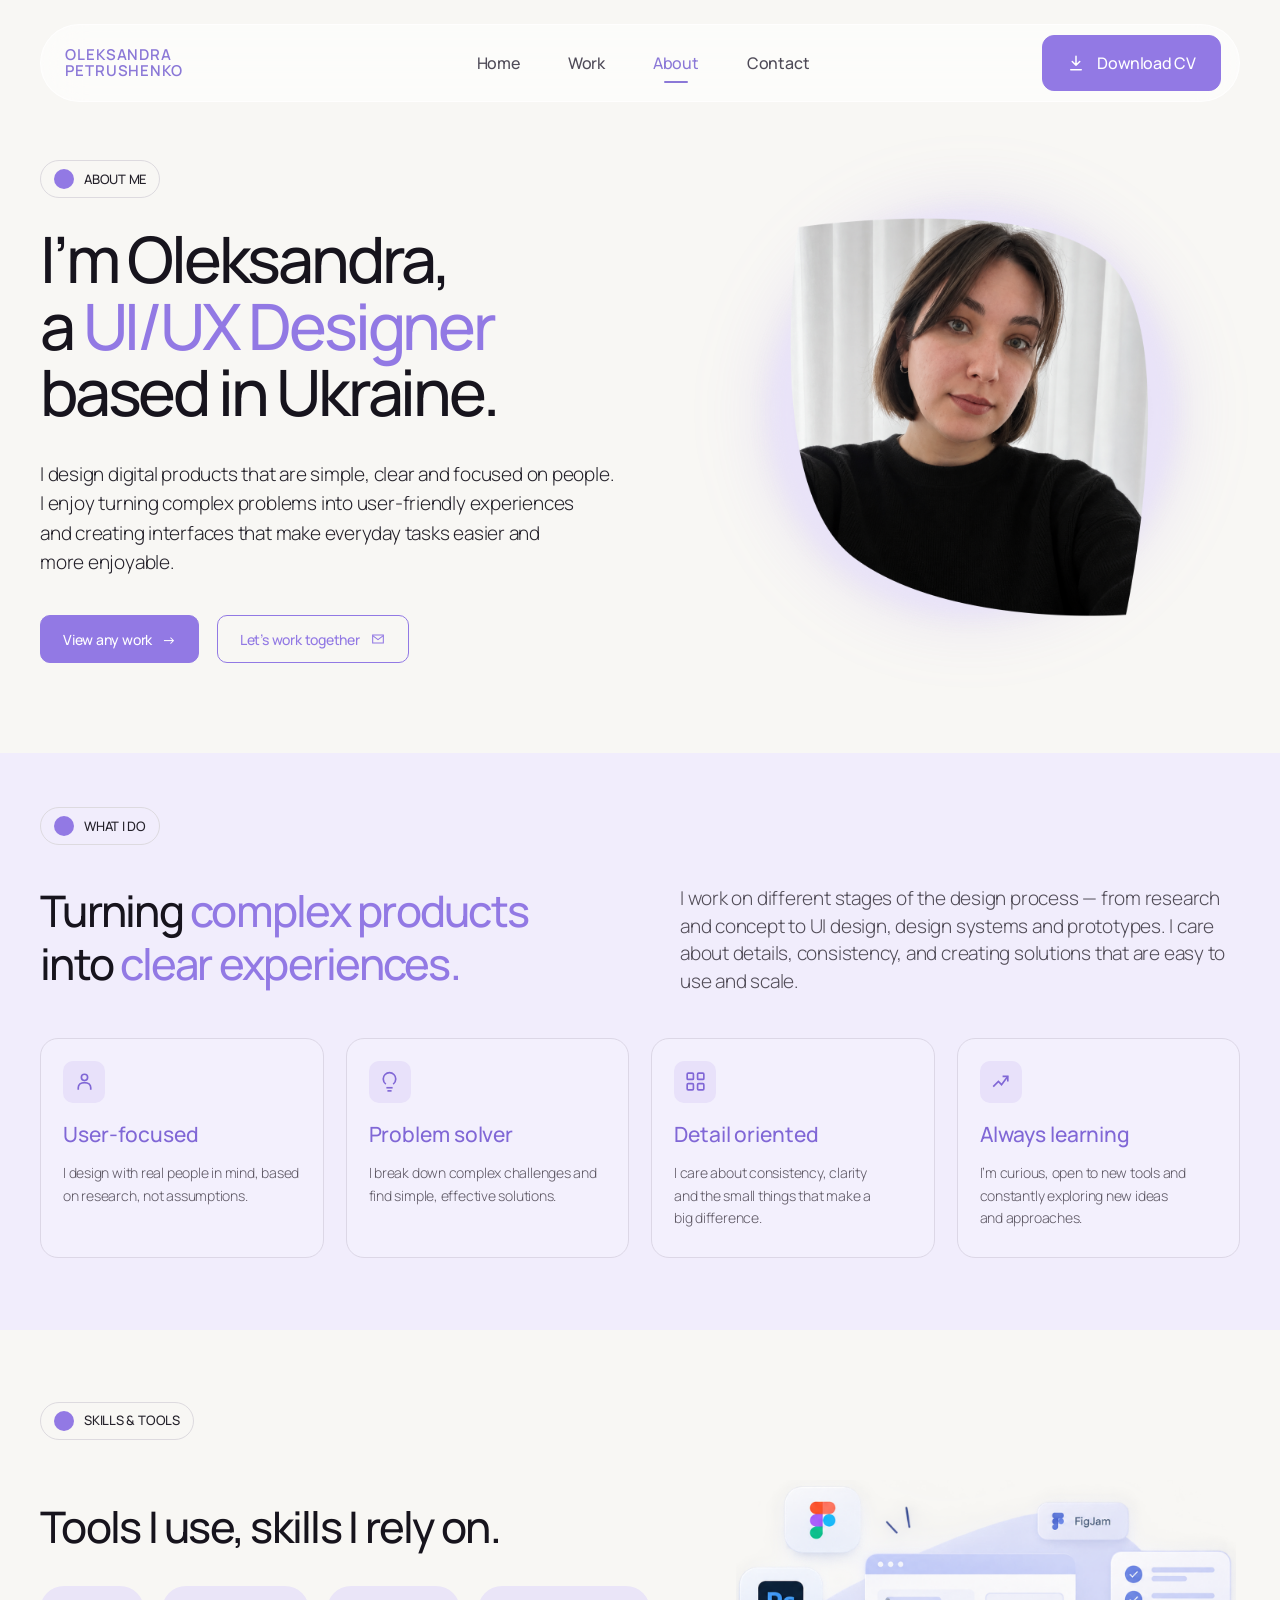
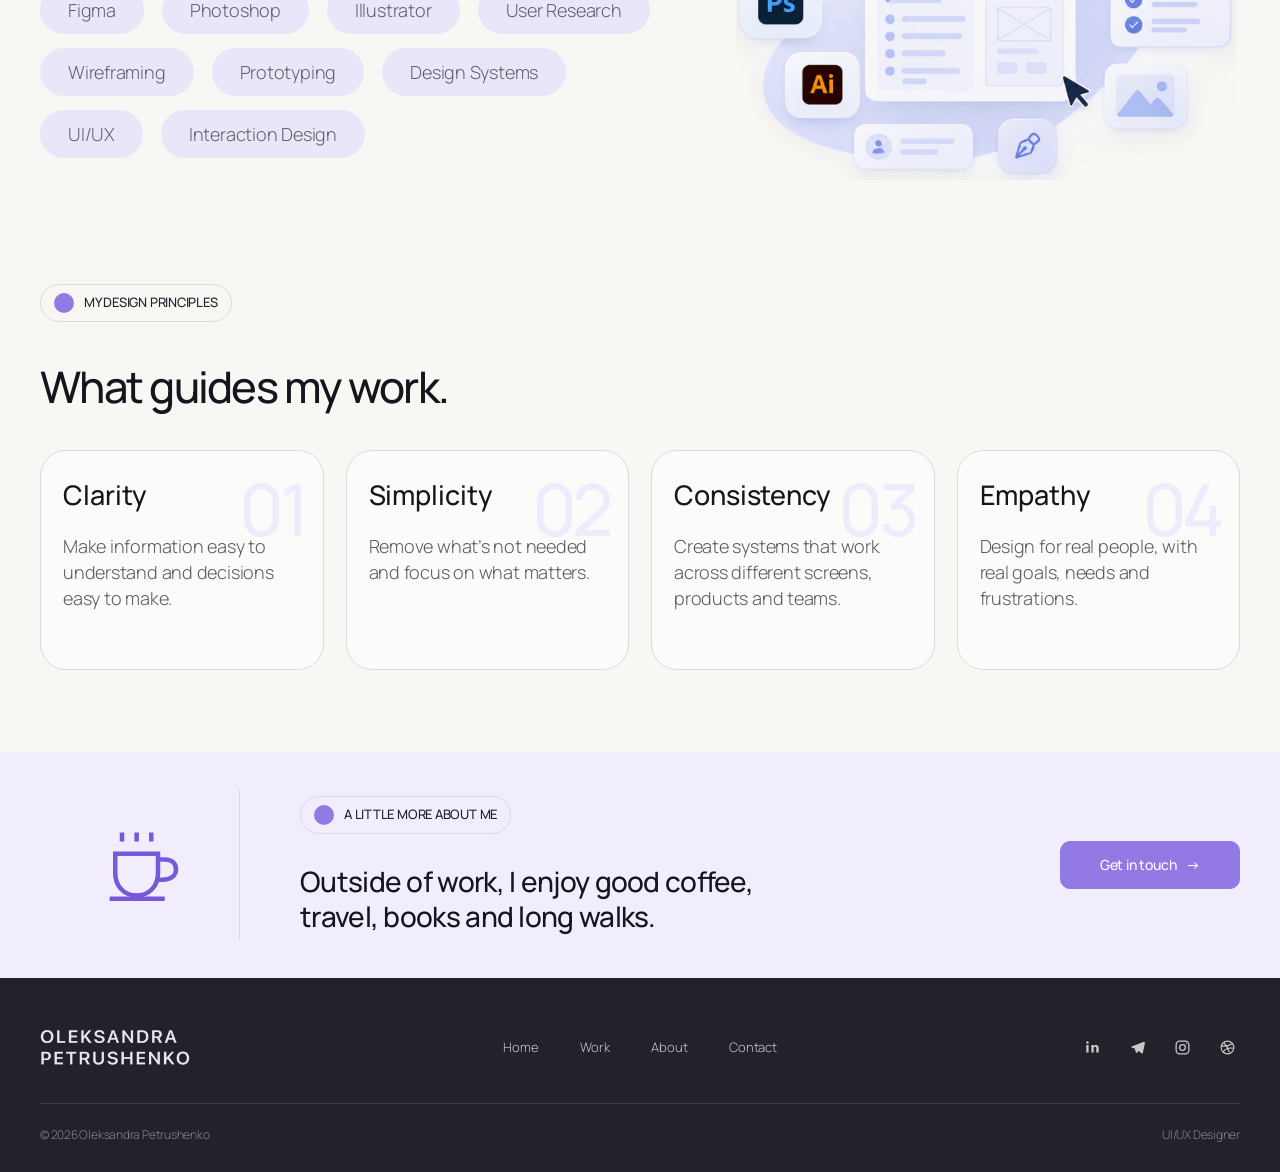
==== about/index.html @ 3b7bda4d "Initial portfolio upload" ====
<!DOCTYPE html>
<html lang="en-US">
<head><meta charset="UTF-8">
	
	<meta name="viewport" content="width=device-width, initial-scale=1">
<meta name="robots" content="max-image-preview:large">
<title>About – Oleksandra Petrushenko</title>




<style id="wp-img-auto-sizes-contain-inline-css">
img:is([sizes=auto i],[sizes^="auto," i]){contain-intrinsic-size:3000px 1500px}
/*# sourceURL=wp-img-auto-sizes-contain-inline-css */
</style>
<style id="wp-block-post-content-inline-css">
.wp-block-post-content{display:flow-root}
/*# sourceURL=/wp-includes/blocks/post-content/style.min.css */
</style>
<style id="wp-emoji-styles-inline-css">

	img.wp-smiley, img.emoji {
		display: inline !important;
		border: none !important;
		box-shadow: none !important;
		height: 1em !important;
		width: 1em !important;
		margin: 0 0.07em !important;
		vertical-align: -0.1em !important;
		background: none !important;
		padding: 0 !important;
	}
/*# sourceURL=wp-emoji-styles-inline-css */
</style>
<style id="wp-block-library-inline-css">
:root{--wp-block-synced-color:#7a00df;--wp-block-synced-color--rgb:122,0,223;--wp-bound-block-color:var(--wp-block-synced-color);--wp-editor-canvas-background:#ddd;--wp-admin-theme-color:#007cba;--wp-admin-theme-color--rgb:0,124,186;--wp-admin-theme-color-darker-10:#006ba1;--wp-admin-theme-color-darker-10--rgb:0,107,160.5;--wp-admin-theme-color-darker-20:#005a87;--wp-admin-theme-color-darker-20--rgb:0,90,135;--wp-admin-border-width-focus:2px}@media (min-resolution:192dpi){:root{--wp-admin-border-width-focus:1.5px}}.wp-element-button{cursor:pointer}:root .has-very-light-gray-background-color{background-color:#eee}:root .has-very-dark-gray-background-color{background-color:#313131}:root .has-very-light-gray-color{color:#eee}:root .has-very-dark-gray-color{color:#313131}:root .has-vivid-green-cyan-to-vivid-cyan-blue-gradient-background{background:linear-gradient(135deg,#00d084,#0693e3)}:root .has-purple-crush-gradient-background{background:linear-gradient(135deg,#34e2e4,#4721fb 50%,#ab1dfe)}:root .has-hazy-dawn-gradient-background{background:linear-gradient(135deg,#faaca8,#dad0ec)}:root .has-subdued-olive-gradient-background{background:linear-gradient(135deg,#fafae1,#67a671)}:root .has-atomic-cream-gradient-background{background:linear-gradient(135deg,#fdd79a,#004a59)}:root .has-nightshade-gradient-background{background:linear-gradient(135deg,#330968,#31cdcf)}:root .has-midnight-gradient-background{background:linear-gradient(135deg,#020381,#2874fc)}:root{--wp--preset--font-size--normal:16px;--wp--preset--font-size--huge:42px}.has-regular-font-size{font-size:1em}.has-larger-font-size{font-size:2.625em}.has-normal-font-size{font-size:var(--wp--preset--font-size--normal)}.has-huge-font-size{font-size:var(--wp--preset--font-size--huge)}:root .has-text-align-center{text-align:center}:root .has-text-align-left{text-align:left}:root .has-text-align-right{text-align:right}.has-fit-text{white-space:nowrap!important}#end-resizable-editor-section{display:none}.aligncenter{clear:both}.items-justified-left{justify-content:flex-start}.items-justified-center{justify-content:center}.items-justified-right{justify-content:flex-end}.items-justified-space-between{justify-content:space-between}.screen-reader-text{word-wrap:normal!important;border:0;clip-path:inset(50%);height:1px;margin:-1px;overflow:hidden;padding:0;position:absolute;width:1px;word-break:normal!important}.screen-reader-text:focus{background-color:#ddd;clip-path:none;color:#444;display:block;font-size:1em;height:auto;left:5px;line-height:normal;padding:15px 23px 14px;text-decoration:none;top:5px;width:auto;z-index:100000}html :where(.has-border-color){border-style:solid}html :where([style^=border-color],[style*=";border-color"],[style*="; border-color"]){border-style:solid}html :where([style^=border-top-color],[style*=";border-top-color"],[style*="; border-top-color"]){border-top-style:solid}html :where([style^=border-right-color],[style*=";border-right-color"],[style*="; border-right-color"]){border-right-style:solid}html :where([style^=border-bottom-color],[style*=";border-bottom-color"],[style*="; border-bottom-color"]){border-bottom-style:solid}html :where([style^=border-left-color],[style*=";border-left-color"],[style*="; border-left-color"]){border-left-style:solid}html :where([style^=border-width],[style*=";border-width"],[style*="; border-width"]){border-style:solid}html :where([style^=border-top-width],[style*=";border-top-width"],[style*="; border-top-width"]){border-top-style:solid}html :where([style^=border-right-width],[style*=";border-right-width"],[style*="; border-right-width"]){border-right-style:solid}html :where([style^=border-bottom-width],[style*=";border-bottom-width"],[style*="; border-bottom-width"]){border-bottom-style:solid}html :where([style^=border-left-width],[style*=";border-left-width"],[style*="; border-left-width"]){border-left-style:solid}html :where(img[class*=wp-image-]){height:auto;max-width:100%}:where(figure){margin:0 0 1em}html :where(.is-position-sticky){--wp-admin--admin-bar--position-offset:var(--wp-admin--admin-bar--height,0px)}@media screen and (max-width:600px){html :where(.is-position-sticky){--wp-admin--admin-bar--position-offset:0px}}
/*# sourceURL=/wp-includes/css/dist/block-library/common.min.css */
</style>
<style id="global-styles-inline-css">
:root{--wp--preset--aspect-ratio--square: 1;--wp--preset--aspect-ratio--4-3: 4/3;--wp--preset--aspect-ratio--3-4: 3/4;--wp--preset--aspect-ratio--3-2: 3/2;--wp--preset--aspect-ratio--2-3: 2/3;--wp--preset--aspect-ratio--16-9: 16/9;--wp--preset--aspect-ratio--9-16: 9/16;--wp--preset--color--black: #000000;--wp--preset--color--cyan-bluish-gray: #abb8c3;--wp--preset--color--white: #ffffff;--wp--preset--color--pale-pink: #f78da7;--wp--preset--color--vivid-red: #cf2e2e;--wp--preset--color--luminous-vivid-orange: #ff6900;--wp--preset--color--luminous-vivid-amber: #fcb900;--wp--preset--color--light-green-cyan: #7bdcb5;--wp--preset--color--vivid-green-cyan: #00d084;--wp--preset--color--pale-cyan-blue: #8ed1fc;--wp--preset--color--vivid-cyan-blue: #0693e3;--wp--preset--color--vivid-purple: #9b51e0;--wp--preset--color--base: #FFFFFF;--wp--preset--color--contrast: #111111;--wp--preset--color--accent-1: #FFEE58;--wp--preset--color--accent-2: #F6CFF4;--wp--preset--color--accent-3: #503AA8;--wp--preset--color--accent-4: #686868;--wp--preset--color--accent-5: #FBFAF3;--wp--preset--color--accent-6: color-mix(in srgb, currentColor 20%, transparent);--wp--preset--color--custom-glass: #f8f7f4;--wp--preset--color--custom-primary-50: #f5f2fc;--wp--preset--color--custom-primary-100: #e9e3f8;--wp--preset--color--custom-primary-400: #9c87dd;--wp--preset--color--custom-primary-500: #876dd2;--wp--preset--color--custom-primary-600: #7657c8;--wp--preset--color--custom-neutral-100: #f1eff2;--wp--preset--color--custom-neutral-200: #e8e5ea;--wp--preset--color--custom-neutral-300: #d8d5dc;--wp--preset--color--custom-neutral-500: #68636f;--wp--preset--color--custom-neutral-700: #35313d;--wp--preset--color--custom-neutral-800: #242129;--wp--preset--color--custom-neutral-900: #17151c;--wp--preset--color--custom-white: #ffffff;--wp--preset--color--custom-bg: #f8f7f4;--wp--preset--color--custom-surface: #ffffff;--wp--preset--color--custom-surface-warm: #f1efe9;--wp--preset--color--custom-dark-500: #68636f;--wp--preset--color--custom-dark-700: #35313d;--wp--preset--color--custom-dark-800: #242129;--wp--preset--color--custom-dark-900: #17151c;--wp--preset--gradient--vivid-cyan-blue-to-vivid-purple: linear-gradient(135deg,rgb(6,147,227) 0%,rgb(155,81,224) 100%);--wp--preset--gradient--light-green-cyan-to-vivid-green-cyan: linear-gradient(135deg,rgb(122,220,180) 0%,rgb(0,208,130) 100%);--wp--preset--gradient--luminous-vivid-amber-to-luminous-vivid-orange: linear-gradient(135deg,rgb(252,185,0) 0%,rgb(255,105,0) 100%);--wp--preset--gradient--luminous-vivid-orange-to-vivid-red: linear-gradient(135deg,rgb(255,105,0) 0%,rgb(207,46,46) 100%);--wp--preset--gradient--very-light-gray-to-cyan-bluish-gray: linear-gradient(135deg,rgb(238,238,238) 0%,rgb(169,184,195) 100%);--wp--preset--gradient--cool-to-warm-spectrum: linear-gradient(135deg,rgb(74,234,220) 0%,rgb(151,120,209) 20%,rgb(207,42,186) 40%,rgb(238,44,130) 60%,rgb(251,105,98) 80%,rgb(254,248,76) 100%);--wp--preset--gradient--blush-light-purple: linear-gradient(135deg,rgb(255,206,236) 0%,rgb(152,150,240) 100%);--wp--preset--gradient--blush-bordeaux: linear-gradient(135deg,rgb(254,205,165) 0%,rgb(254,45,45) 50%,rgb(107,0,62) 100%);--wp--preset--gradient--luminous-dusk: linear-gradient(135deg,rgb(255,203,112) 0%,rgb(199,81,192) 50%,rgb(65,88,208) 100%);--wp--preset--gradient--pale-ocean: linear-gradient(135deg,rgb(255,245,203) 0%,rgb(182,227,212) 50%,rgb(51,167,181) 100%);--wp--preset--gradient--electric-grass: linear-gradient(135deg,rgb(202,248,128) 0%,rgb(113,206,126) 100%);--wp--preset--gradient--midnight: linear-gradient(135deg,rgb(2,3,129) 0%,rgb(40,116,252) 100%);--wp--preset--font-size--small: 0.875rem;--wp--preset--font-size--medium: clamp(1rem, 1rem + ((1vw - 0.2rem) * 0.179), 1.125rem);--wp--preset--font-size--large: clamp(1.125rem, 1.125rem + ((1vw - 0.2rem) * 0.357), 1.375rem);--wp--preset--font-size--x-large: clamp(1.4rem, 1.4rem + ((1vw - 0.2rem) * 0.571), 1.8rem);--wp--preset--font-size--xx-large: clamp(2rem, 2rem + ((1vw - 0.2rem) * 0.857), 2.6rem);--wp--preset--font-family--manrope: Manrope, sans-serif;--wp--preset--spacing--20: 10px;--wp--preset--spacing--30: 20px;--wp--preset--spacing--40: 30px;--wp--preset--spacing--50: clamp(30px, 5vw, 50px);--wp--preset--spacing--60: clamp(30px, 7vw, 70px);--wp--preset--spacing--70: clamp(50px, 7vw, 90px);--wp--preset--spacing--80: clamp(70px, 10vw, 140px);--wp--preset--shadow--natural: 6px 6px 9px rgba(0, 0, 0, 0.2);--wp--preset--shadow--deep: 12px 12px 50px rgba(0, 0, 0, 0.4);--wp--preset--shadow--sharp: 6px 6px 0px rgba(0, 0, 0, 0.2);--wp--preset--shadow--outlined: 6px 6px 0px -3px rgb(255, 255, 255), 6px 6px rgb(0, 0, 0);--wp--preset--shadow--crisp: 6px 6px 0px rgb(0, 0, 0);}.wp-block-button{--wp--preset--dimension--25: 25%;--wp--preset--dimension--50: 50%;--wp--preset--dimension--75: 75%;--wp--preset--dimension--100: 100%;}:root { --wp--style--global--content-size: 1280px;--wp--style--global--wide-size: 1440px; }:where(body) { margin: 0; }.wp-site-blocks { padding-top: var(--wp--style--root--padding-top); padding-bottom: var(--wp--style--root--padding-bottom); }.has-global-padding { padding-right: var(--wp--style--root--padding-right); padding-left: var(--wp--style--root--padding-left); }.has-global-padding > .alignfull { margin-right: calc(var(--wp--style--root--padding-right) * -1); margin-left: calc(var(--wp--style--root--padding-left) * -1); }.has-global-padding :where(:not(.alignfull.is-layout-flow) > .has-global-padding:not(.wp-block-block, .alignfull)) { padding-right: 0; padding-left: 0; }.has-global-padding :where(:not(.alignfull.is-layout-flow) > .has-global-padding:not(.wp-block-block, .alignfull)) > .alignfull { margin-left: 0; margin-right: 0; }.wp-site-blocks > .alignleft { float: left; margin-right: 2em; }.wp-site-blocks > .alignright { float: right; margin-left: 2em; }.wp-site-blocks > .aligncenter { justify-content: center; margin-left: auto; margin-right: auto; }:where(.wp-site-blocks) > * { margin-block-start: 1.2rem; margin-block-end: 0; }:where(.wp-site-blocks) > :first-child { margin-block-start: 0; }:where(.wp-site-blocks) > :last-child { margin-block-end: 0; }:root { --wp--style--block-gap: 1.2rem; }:root :where(.is-layout-flow) > :first-child{margin-block-start: 0;}:root :where(.is-layout-flow) > :last-child{margin-block-end: 0;}:root :where(.is-layout-flow) > *{margin-block-start: 1.2rem;margin-block-end: 0;}:root :where(.is-layout-constrained) > :first-child{margin-block-start: 0;}:root :where(.is-layout-constrained) > :last-child{margin-block-end: 0;}:root :where(.is-layout-constrained) > *{margin-block-start: 1.2rem;margin-block-end: 0;}:root :where(.is-layout-flex){gap: 1.2rem;}:root :where(.is-layout-grid){gap: 1.2rem;}.is-layout-flow > .alignleft{float: left;margin-inline-start: 0;margin-inline-end: 2em;}.is-layout-flow > .alignright{float: right;margin-inline-start: 2em;margin-inline-end: 0;}.is-layout-flow > .aligncenter{margin-left: auto !important;margin-right: auto !important;}.is-layout-constrained > .alignleft{float: left;margin-inline-start: 0;margin-inline-end: 2em;}.is-layout-constrained > .alignright{float: right;margin-inline-start: 2em;margin-inline-end: 0;}.is-layout-constrained > .aligncenter{margin-left: auto !important;margin-right: auto !important;}.is-layout-constrained > :where(:not(.alignleft):not(.alignright):not(.alignfull)){max-width: var(--wp--style--global--content-size);margin-left: auto !important;margin-right: auto !important;}.is-layout-constrained > .alignwide{max-width: var(--wp--style--global--wide-size);}body .is-layout-flex{display: flex;}.is-layout-flex{flex-wrap: wrap;align-items: center;}.is-layout-flex > :is(*, div){margin: 0;}body .is-layout-grid{display: grid;}.is-layout-grid > :is(*, div){margin: 0;}body{background-color: var(--wp--preset--color--custom-bg);color: var(--wp--preset--color--contrast);font-family: var(--wp--preset--font-family--ysabeau-office);font-size: var(--wp--preset--font-size--large);font-weight: 300;letter-spacing: -0.22px;line-height: 1.5;--wp--style--root--padding-top: 0px;--wp--style--root--padding-right: var(--wp--preset--spacing--50);--wp--style--root--padding-bottom: 0px;--wp--style--root--padding-left: var(--wp--preset--spacing--50);}a:where(:not(.wp-element-button)){color: currentColor;}:root :where(a:where(:not(.wp-element-button)):hover){text-decoration: none;}h1, h2, h3, h4, h5, h6{font-family: var(--wp--preset--font-family--platypi);font-weight: 400;letter-spacing: -0.1px;line-height: 1.125;}h1{font-size: var(--wp--preset--font-size--xx-large);}h2{font-size: var(--wp--preset--font-size--x-large);}h3{font-size: var(--wp--preset--font-size--large);}h4{font-size: var(--wp--preset--font-size--medium);}h5{font-size: var(--wp--preset--font-size--medium);letter-spacing: normal;}h6{font-size: var(--wp--preset--font-size--small);font-style: initial;font-weight: 400;letter-spacing: initial;text-transform: initial;}:root :where(.wp-element-button, .wp-block-button__link){background-color: var(--wp--preset--color--contrast);border-width: 0;color: var(--wp--preset--color--base);font-family: var(--wp--preset--font-family--ysabeau-office);font-size: var(--wp--preset--font-size--medium);font-style: inherit;font-weight: 600;letter-spacing: 1.44px;line-height: inherit;padding-top: 1rem;padding-right: 2.25rem;padding-bottom: 1rem;padding-left: 2.25rem;text-decoration: none;text-transform: uppercase;}:root :where(.wp-element-button:hover, .wp-block-button__link:hover){background-color: color-mix(in srgb, var(--wp--preset--color--contrast) 85%, transparent);border-color: transparent;color: var(--wp--preset--color--base);}:root :where(.wp-element-button:focus, .wp-block-button__link:focus){outline-color: var(--wp--preset--color--accent-4);outline-offset: 2px;}:root :where(.wp-element-caption, .wp-block-audio figcaption, .wp-block-embed figcaption, .wp-block-gallery figcaption, .wp-block-image figcaption, .wp-block-table figcaption, .wp-block-video figcaption){font-size: var(--wp--preset--font-size--small);line-height: 1.4;}.has-black-color{color: var(--wp--preset--color--black) !important;}.has-cyan-bluish-gray-color{color: var(--wp--preset--color--cyan-bluish-gray) !important;}.has-white-color{color: var(--wp--preset--color--white) !important;}.has-pale-pink-color{color: var(--wp--preset--color--pale-pink) !important;}.has-vivid-red-color{color: var(--wp--preset--color--vivid-red) !important;}.has-luminous-vivid-orange-color{color: var(--wp--preset--color--luminous-vivid-orange) !important;}.has-luminous-vivid-amber-color{color: var(--wp--preset--color--luminous-vivid-amber) !important;}.has-light-green-cyan-color{color: var(--wp--preset--color--light-green-cyan) !important;}.has-vivid-green-cyan-color{color: var(--wp--preset--color--vivid-green-cyan) !important;}.has-pale-cyan-blue-color{color: var(--wp--preset--color--pale-cyan-blue) !important;}.has-vivid-cyan-blue-color{color: var(--wp--preset--color--vivid-cyan-blue) !important;}.has-vivid-purple-color{color: var(--wp--preset--color--vivid-purple) !important;}.has-base-color{color: var(--wp--preset--color--base) !important;}.has-contrast-color{color: var(--wp--preset--color--contrast) !important;}.has-accent-1-color{color: var(--wp--preset--color--accent-1) !important;}.has-accent-2-color{color: var(--wp--preset--color--accent-2) !important;}.has-accent-3-color{color: var(--wp--preset--color--accent-3) !important;}.has-accent-4-color{color: var(--wp--preset--color--accent-4) !important;}.has-accent-5-color{color: var(--wp--preset--color--accent-5) !important;}.has-accent-6-color{color: var(--wp--preset--color--accent-6) !important;}.has-custom-glass-color{color: var(--wp--preset--color--custom-glass) !important;}.has-custom-primary-50-color{color: var(--wp--preset--color--custom-primary-50) !important;}.has-custom-primary-100-color{color: var(--wp--preset--color--custom-primary-100) !important;}.has-custom-primary-400-color{color: var(--wp--preset--color--custom-primary-400) !important;}.has-custom-primary-500-color{color: var(--wp--preset--color--custom-primary-500) !important;}.has-custom-primary-600-color{color: var(--wp--preset--color--custom-primary-600) !important;}.has-custom-neutral-100-color{color: var(--wp--preset--color--custom-neutral-100) !important;}.has-custom-neutral-200-color{color: var(--wp--preset--color--custom-neutral-200) !important;}.has-custom-neutral-300-color{color: var(--wp--preset--color--custom-neutral-300) !important;}.has-custom-neutral-500-color{color: var(--wp--preset--color--custom-neutral-500) !important;}.has-custom-neutral-700-color{color: var(--wp--preset--color--custom-neutral-700) !important;}.has-custom-neutral-800-color{color: var(--wp--preset--color--custom-neutral-800) !important;}.has-custom-neutral-900-color{color: var(--wp--preset--color--custom-neutral-900) !important;}.has-custom-white-color{color: var(--wp--preset--color--custom-white) !important;}.has-custom-bg-color{color: var(--wp--preset--color--custom-bg) !important;}.has-custom-surface-color{color: var(--wp--preset--color--custom-surface) !important;}.has-custom-surface-warm-color{color: var(--wp--preset--color--custom-surface-warm) !important;}.has-custom-dark-500-color{color: var(--wp--preset--color--custom-dark-500) !important;}.has-custom-dark-700-color{color: var(--wp--preset--color--custom-dark-700) !important;}.has-custom-dark-800-color{color: var(--wp--preset--color--custom-dark-800) !important;}.has-custom-dark-900-color{color: var(--wp--preset--color--custom-dark-900) !important;}.has-black-background-color{background-color: var(--wp--preset--color--black) !important;}.has-cyan-bluish-gray-background-color{background-color: var(--wp--preset--color--cyan-bluish-gray) !important;}.has-white-background-color{background-color: var(--wp--preset--color--white) !important;}.has-pale-pink-background-color{background-color: var(--wp--preset--color--pale-pink) !important;}.has-vivid-red-background-color{background-color: var(--wp--preset--color--vivid-red) !important;}.has-luminous-vivid-orange-background-color{background-color: var(--wp--preset--color--luminous-vivid-orange) !important;}.has-luminous-vivid-amber-background-color{background-color: var(--wp--preset--color--luminous-vivid-amber) !important;}.has-light-green-cyan-background-color{background-color: var(--wp--preset--color--light-green-cyan) !important;}.has-vivid-green-cyan-background-color{background-color: var(--wp--preset--color--vivid-green-cyan) !important;}.has-pale-cyan-blue-background-color{background-color: var(--wp--preset--color--pale-cyan-blue) !important;}.has-vivid-cyan-blue-background-color{background-color: var(--wp--preset--color--vivid-cyan-blue) !important;}.has-vivid-purple-background-color{background-color: var(--wp--preset--color--vivid-purple) !important;}.has-base-background-color{background-color: var(--wp--preset--color--base) !important;}.has-contrast-background-color{background-color: var(--wp--preset--color--contrast) !important;}.has-accent-1-background-color{background-color: var(--wp--preset--color--accent-1) !important;}.has-accent-2-background-color{background-color: var(--wp--preset--color--accent-2) !important;}.has-accent-3-background-color{background-color: var(--wp--preset--color--accent-3) !important;}.has-accent-4-background-color{background-color: var(--wp--preset--color--accent-4) !important;}.has-accent-5-background-color{background-color: var(--wp--preset--color--accent-5) !important;}.has-accent-6-background-color{background-color: var(--wp--preset--color--accent-6) !important;}.has-custom-glass-background-color{background-color: var(--wp--preset--color--custom-glass) !important;}.has-custom-primary-50-background-color{background-color: var(--wp--preset--color--custom-primary-50) !important;}.has-custom-primary-100-background-color{background-color: var(--wp--preset--color--custom-primary-100) !important;}.has-custom-primary-400-background-color{background-color: var(--wp--preset--color--custom-primary-400) !important;}.has-custom-primary-500-background-color{background-color: var(--wp--preset--color--custom-primary-500) !important;}.has-custom-primary-600-background-color{background-color: var(--wp--preset--color--custom-primary-600) !important;}.has-custom-neutral-100-background-color{background-color: var(--wp--preset--color--custom-neutral-100) !important;}.has-custom-neutral-200-background-color{background-color: var(--wp--preset--color--custom-neutral-200) !important;}.has-custom-neutral-300-background-color{background-color: var(--wp--preset--color--custom-neutral-300) !important;}.has-custom-neutral-500-background-color{background-color: var(--wp--preset--color--custom-neutral-500) !important;}.has-custom-neutral-700-background-color{background-color: var(--wp--preset--color--custom-neutral-700) !important;}.has-custom-neutral-800-background-color{background-color: var(--wp--preset--color--custom-neutral-800) !important;}.has-custom-neutral-900-background-color{background-color: var(--wp--preset--color--custom-neutral-900) !important;}.has-custom-white-background-color{background-color: var(--wp--preset--color--custom-white) !important;}.has-custom-bg-background-color{background-color: var(--wp--preset--color--custom-bg) !important;}.has-custom-surface-background-color{background-color: var(--wp--preset--color--custom-surface) !important;}.has-custom-surface-warm-background-color{background-color: var(--wp--preset--color--custom-surface-warm) !important;}.has-custom-dark-500-background-color{background-color: var(--wp--preset--color--custom-dark-500) !important;}.has-custom-dark-700-background-color{background-color: var(--wp--preset--color--custom-dark-700) !important;}.has-custom-dark-800-background-color{background-color: var(--wp--preset--color--custom-dark-800) !important;}.has-custom-dark-900-background-color{background-color: var(--wp--preset--color--custom-dark-900) !important;}.has-black-border-color{border-color: var(--wp--preset--color--black) !important;}.has-cyan-bluish-gray-border-color{border-color: var(--wp--preset--color--cyan-bluish-gray) !important;}.has-white-border-color{border-color: var(--wp--preset--color--white) !important;}.has-pale-pink-border-color{border-color: var(--wp--preset--color--pale-pink) !important;}.has-vivid-red-border-color{border-color: var(--wp--preset--color--vivid-red) !important;}.has-luminous-vivid-orange-border-color{border-color: var(--wp--preset--color--luminous-vivid-orange) !important;}.has-luminous-vivid-amber-border-color{border-color: var(--wp--preset--color--luminous-vivid-amber) !important;}.has-light-green-cyan-border-color{border-color: var(--wp--preset--color--light-green-cyan) !important;}.has-vivid-green-cyan-border-color{border-color: var(--wp--preset--color--vivid-green-cyan) !important;}.has-pale-cyan-blue-border-color{border-color: var(--wp--preset--color--pale-cyan-blue) !important;}.has-vivid-cyan-blue-border-color{border-color: var(--wp--preset--color--vivid-cyan-blue) !important;}.has-vivid-purple-border-color{border-color: var(--wp--preset--color--vivid-purple) !important;}.has-base-border-color{border-color: var(--wp--preset--color--base) !important;}.has-contrast-border-color{border-color: var(--wp--preset--color--contrast) !important;}.has-accent-1-border-color{border-color: var(--wp--preset--color--accent-1) !important;}.has-accent-2-border-color{border-color: var(--wp--preset--color--accent-2) !important;}.has-accent-3-border-color{border-color: var(--wp--preset--color--accent-3) !important;}.has-accent-4-border-color{border-color: var(--wp--preset--color--accent-4) !important;}.has-accent-5-border-color{border-color: var(--wp--preset--color--accent-5) !important;}.has-accent-6-border-color{border-color: var(--wp--preset--color--accent-6) !important;}.has-custom-glass-border-color{border-color: var(--wp--preset--color--custom-glass) !important;}.has-custom-primary-50-border-color{border-color: var(--wp--preset--color--custom-primary-50) !important;}.has-custom-primary-100-border-color{border-color: var(--wp--preset--color--custom-primary-100) !important;}.has-custom-primary-400-border-color{border-color: var(--wp--preset--color--custom-primary-400) !important;}.has-custom-primary-500-border-color{border-color: var(--wp--preset--color--custom-primary-500) !important;}.has-custom-primary-600-border-color{border-color: var(--wp--preset--color--custom-primary-600) !important;}.has-custom-neutral-100-border-color{border-color: var(--wp--preset--color--custom-neutral-100) !important;}.has-custom-neutral-200-border-color{border-color: var(--wp--preset--color--custom-neutral-200) !important;}.has-custom-neutral-300-border-color{border-color: var(--wp--preset--color--custom-neutral-300) !important;}.has-custom-neutral-500-border-color{border-color: var(--wp--preset--color--custom-neutral-500) !important;}.has-custom-neutral-700-border-color{border-color: var(--wp--preset--color--custom-neutral-700) !important;}.has-custom-neutral-800-border-color{border-color: var(--wp--preset--color--custom-neutral-800) !important;}.has-custom-neutral-900-border-color{border-color: var(--wp--preset--color--custom-neutral-900) !important;}.has-custom-white-border-color{border-color: var(--wp--preset--color--custom-white) !important;}.has-custom-bg-border-color{border-color: var(--wp--preset--color--custom-bg) !important;}.has-custom-surface-border-color{border-color: var(--wp--preset--color--custom-surface) !important;}.has-custom-surface-warm-border-color{border-color: var(--wp--preset--color--custom-surface-warm) !important;}.has-custom-dark-500-border-color{border-color: var(--wp--preset--color--custom-dark-500) !important;}.has-custom-dark-700-border-color{border-color: var(--wp--preset--color--custom-dark-700) !important;}.has-custom-dark-800-border-color{border-color: var(--wp--preset--color--custom-dark-800) !important;}.has-custom-dark-900-border-color{border-color: var(--wp--preset--color--custom-dark-900) !important;}.has-vivid-cyan-blue-to-vivid-purple-gradient-background{background: var(--wp--preset--gradient--vivid-cyan-blue-to-vivid-purple) !important;}.has-light-green-cyan-to-vivid-green-cyan-gradient-background{background: var(--wp--preset--gradient--light-green-cyan-to-vivid-green-cyan) !important;}.has-luminous-vivid-amber-to-luminous-vivid-orange-gradient-background{background: var(--wp--preset--gradient--luminous-vivid-amber-to-luminous-vivid-orange) !important;}.has-luminous-vivid-orange-to-vivid-red-gradient-background{background: var(--wp--preset--gradient--luminous-vivid-orange-to-vivid-red) !important;}.has-very-light-gray-to-cyan-bluish-gray-gradient-background{background: var(--wp--preset--gradient--very-light-gray-to-cyan-bluish-gray) !important;}.has-cool-to-warm-spectrum-gradient-background{background: var(--wp--preset--gradient--cool-to-warm-spectrum) !important;}.has-blush-light-purple-gradient-background{background: var(--wp--preset--gradient--blush-light-purple) !important;}.has-blush-bordeaux-gradient-background{background: var(--wp--preset--gradient--blush-bordeaux) !important;}.has-luminous-dusk-gradient-background{background: var(--wp--preset--gradient--luminous-dusk) !important;}.has-pale-ocean-gradient-background{background: var(--wp--preset--gradient--pale-ocean) !important;}.has-electric-grass-gradient-background{background: var(--wp--preset--gradient--electric-grass) !important;}.has-midnight-gradient-background{background: var(--wp--preset--gradient--midnight) !important;}.has-small-font-size{font-size: var(--wp--preset--font-size--small) !important;}.has-medium-font-size{font-size: var(--wp--preset--font-size--medium) !important;}.has-large-font-size{font-size: var(--wp--preset--font-size--large) !important;}.has-x-large-font-size{font-size: var(--wp--preset--font-size--x-large) !important;}.has-xx-large-font-size{font-size: var(--wp--preset--font-size--xx-large) !important;}.has-manrope-font-family{font-family: var(--wp--preset--font-family--manrope) !important;}header {
    background: rgba(255, 255, 255, 0.78);
    backdrop-filter: blur(20px);
    -webkit-backdrop-filter: blur(20px);
}
/*# sourceURL=global-styles-inline-css */
</style>
<style id="wp-block-template-skip-link-inline-css">
/*! This file is auto-generated */
.skip-link.screen-reader-text{border:0;clip-path:inset(50%);height:1px;margin:-1px;overflow:hidden;padding:0;position:absolute!important;width:1px;word-wrap:normal!important;word-break:normal!important}.skip-link.screen-reader-text:focus{background-color:#eee;clip-path:none;color:#444;display:block;font-size:1em;height:auto;left:5px;line-height:normal;padding:15px 23px 14px;text-decoration:none;top:5px;width:auto;z-index:100000}
/*# sourceURL=/wp-includes/css/wp-block-template-skip-link.min.css */
</style>
<style id="twentytwentyfive-style-inline-css">
a{text-decoration-thickness:1px!important;text-underline-offset:.1em}:where(.wp-site-blocks :focus){outline-width:2px;outline-style:solid}.wp-block-navigation .wp-block-navigation-submenu .wp-block-navigation-item:not(:last-child){margin-bottom:3px}.wp-block-navigation .wp-block-navigation-item .wp-block-navigation-item__content{outline-offset:4px}.wp-block-navigation .wp-block-navigation-item ul.wp-block-navigation__submenu-container .wp-block-navigation-item__content{outline-offset:0}blockquote,caption,figcaption,h1,h2,h3,h4,h5,h6,p{text-wrap:pretty}.more-link{display:block}:where(pre){overflow-x:auto}
/*# sourceURL=/wp-content/themes/twentytwentyfive/style.min.css */
</style>
<link rel="EditURI" type="application/rsd+xml" title="RSD" href="/xmlrpc.php?rsd">
<meta name="generator" content="WordPress 7.1.3">
<link rel="canonical" href="/about/">
<link rel="shortlink" href="/?p=35">
<style class="wp-fonts-local">
@font-face{font-family:Manrope;font-style:normal;font-weight:200;font-display:fallback;src:url('/wp-content/uploads/fonts/xn7_YHE41ni1AdIRqAuZuw1Bx9mbZk59FO_A87jxeN7B.woff2') format('woff2');}
@font-face{font-family:Manrope;font-style:normal;font-weight:300;font-display:fallback;src:url('/wp-content/uploads/fonts/xn7_YHE41ni1AdIRqAuZuw1Bx9mbZk6jFO_A87jxeN7B.woff2') format('woff2');}
@font-face{font-family:Manrope;font-style:normal;font-weight:400;font-display:fallback;src:url('/wp-content/uploads/fonts/xn7_YHE41ni1AdIRqAuZuw1Bx9mbZk79FO_A87jxeN7B.woff2') format('woff2');}
@font-face{font-family:Manrope;font-style:normal;font-weight:500;font-display:fallback;src:url('/wp-content/uploads/fonts/xn7_YHE41ni1AdIRqAuZuw1Bx9mbZk7PFO_A87jxeN7B.woff2') format('woff2');}
@font-face{font-family:Manrope;font-style:normal;font-weight:600;font-display:fallback;src:url('/wp-content/uploads/fonts/xn7_YHE41ni1AdIRqAuZuw1Bx9mbZk4jE-_A87jxeN7B.woff2') format('woff2');}
@font-face{font-family:Manrope;font-style:normal;font-weight:700;font-display:fallback;src:url('/wp-content/uploads/fonts/xn7_YHE41ni1AdIRqAuZuw1Bx9mbZk4aE-_A87jxeN7B.woff2') format('woff2');}
@font-face{font-family:Manrope;font-style:normal;font-weight:800;font-display:fallback;src:url('/wp-content/uploads/fonts/xn7_YHE41ni1AdIRqAuZuw1Bx9mbZk59E-_A87jxeN7B.woff2') format('woff2');}
</style>
<link rel="icon" href="/wp-content/uploads/2026/10/mini-logo-150x150.png" sizes="32x32">
<link rel="icon" href="/wp-content/uploads/2026/10/mini-logo-300x300.png" sizes="192x192">
<link rel="apple-touch-icon" href="/wp-content/uploads/2026/10/mini-logo-300x300.png">
<meta name="msapplication-TileImage" content="/wp-content/uploads/2026/10/mini-logo-300x300.png">
</head>

<body class="wp-singular page-template-default page page-id-35 wp-custom-logo wp-embed-responsive wp-theme-twentytwentyfive">

<div class="wp-site-blocks"><div class="entry-content wp-block-post-content is-layout-flow wp-block-post-content-is-layout-flow">
<style data-wp-block-html="css">
/* =========================================================
   ABOUT PAGE
   ========================================================= */

.op-about,
.op-about * {
    box-sizing: border-box;
}

.op-about {
    width: 100%;
    margin: 0;
    padding: 0;
    overflow-x: hidden;
    background: #F8F7F4;
    color: #24212A;
    font-family: "Manrope", sans-serif;
}

.op-about a {
    text-decoration: none;
}


/* =========================================================
   HEADER
   ========================================================= */

.op-about .op-header {
    position: fixed !important;
    top: 24px !important;
    left: 0 !important;
    z-index: 9999 !important;

    width: 100% !important;
    margin: 0 !important;
    padding: 0 40px !important;

    background: transparent;
    pointer-events: none;
    transform: none !important;
}

.op-about .op-header__inner {
    position: relative;

    width: 100%;
    max-width: 1280px;
    min-height: 72px;

    margin: 0 auto;
    padding: 10px 18px 10px 24px;

    display: grid;
    grid-template-columns: 1fr auto 1fr;
    align-items: center;

    border: 1px solid rgba(255,255,255,.72);
    border-radius: 999px;

    background: rgba(255,255,255,.58);

    backdrop-filter: blur(20px) saturate(130%);
    -webkit-backdrop-filter: blur(20px) saturate(130%);

    pointer-events: auto;
}

body.admin-bar .op-about .op-header {
    top: 56px !important;
}


/* LOGO */

.op-about .op-logo {
    justify-self: start;

    display: flex;
    flex-direction: column;

    color: #8B78D7;

    font-size: 15px;
    font-weight: 600;
    line-height: 1.05;
    letter-spacing: .06em;
}


/* NAV */

.op-about .op-nav {
    justify-self: center;

    display: flex;
    align-items: center;
    gap: 48px;
}

.op-about .op-nav__link {
    position: relative;

    color: #4F4B58;

    font-size: 16px;
    font-weight: 500;

    transition: color .2s ease;
}

.op-about .op-nav__link:hover,
.op-about .op-nav__link--active {
    color: #8B78D7;
}

.op-about .op-nav__link--active::after {
    content: "";

    position: absolute;
    left: 50%;
    bottom: -8px;

    width: 24px;
    height: 2px;

    border-radius: 10px;
    background: #8B78D7;

    transform: translateX(-50%);
}


/* DOWNLOAD CV */

.op-about .op-cv {
    justify-self: end;

    display: inline-flex;
    align-items: center;
    justify-content: center;

    gap: 12px;

    min-height: 56px;
    padding: 0 24px;

    border: 1px solid #9279E4;
    border-radius: 12px;

    background: #9279E4;
    color: #FFFFFF;

    font-size: 16px;
    font-weight: 500;

    transition:
        background-color .18s ease,
        border-color .18s ease,
        transform .18s ease;
}

.op-about .op-cv:hover {
    background: #8B70DF;
    border-color: #8B70DF;
    transform: translateY(-1px);
}

.op-about .op-cv:active {
    background: #7C5FD2;
    border-color: #7C5FD2;
    transform: translateY(0);
}

.op-about .op-cv__icon {
    display: block;

    width: 18px;
    height: 18px;
    flex: 0 0 18px;
}


/* HIDE MOBILE ELEMENTS ON DESKTOP */

.op-about .op-menu-toggle,
.op-about .op-mobile-menu {
    display: none;
}


/* =========================================================
   COMMON
   ========================================================= */

.op-about .op-section-label {
    display: inline-flex;
    align-items: center;

    gap: 10px;

    min-height: 38px;
    padding: 0 13px;

    border: 1px solid #DDDADF;
    border-radius: 999px;

    color: #24212A;

    font-size: 13px;
    font-weight: 500;
    line-height: 1;

    white-space: nowrap;
}

.op-about .op-section-label__dot {
    display: block;

    width: 20px;
    height: 20px;
    flex: 0 0 20px;

    border-radius: 50%;
    background: #9279E4;
}


/* =========================================================
   BUTTONS
   ========================================================= */

.op-about .op-btn {
    min-height: 48px;
    padding: 0 22px;

    display: inline-flex;
    align-items: center;
    justify-content: center;

    gap: 10px;

    border-radius: 10px;

    font-size: 14px;
    font-weight: 500;

    transition:
        background-color .18s ease,
        border-color .18s ease,
        color .18s ease,
        transform .18s ease;
}

.op-about .op-btn svg {
    width: 16px;
    height: 16px;
}

.op-about .op-btn--primary {
    border: 1px solid #9279E4;
    background: #9279E4;
    color: #FFFFFF;
}

.op-about .op-btn--primary:hover {
    background: #8B70DF;
    border-color: #8B70DF;
    transform: translateY(-1px);
}

.op-about .op-btn--primary:active {
    background: #7C5FD2;
    border-color: #7C5FD2;
    transform: translateY(0);
}

.op-about .op-btn--secondary {
    border: 1px solid #9279E4;
    background: transparent;
    color: #9279E4;
}

.op-about .op-btn--secondary:hover {
    background: #F1EDFC;
    border-color: #9279E4;
    color: #8067D6;
    transform: translateY(-1px);
}

.op-about .op-btn--secondary:active {
    background: #E8E1FA;
    border-color: #8067D6;
    color: #8067D6;
    transform: translateY(0);
}


/* =========================================================
   HERO
   ========================================================= */

.op-about .op-about-hero {
    width: 100%;
    padding: 160px 40px 90px;
    background: #F8F7F4;
}

.op-about .op-about-hero__inner {
    width: 100%;
    max-width: 1280px;

    margin: 0 auto;

    display: grid;
    grid-template-columns:
        minmax(0,1.05fr)
        minmax(360px,.95fr);

    gap: 70px;
    align-items: center;
}

.op-about .op-about-hero__title {
    margin: 28px 0 34px;

    color: #17141D;

    font-size: clamp(50px,5vw,72px);
    font-weight: 500;
    line-height: 1.04;
    letter-spacing: -.05em;
}

.op-about .op-about-hero__title span {
    color: #9279E4;
}

.op-about .op-about-hero__text {
    max-width: 620px;
    margin: 0;

    color: #24212A;

    font-size: 19px;
    line-height: 1.55;
}

.op-about .op-about-hero__actions {
    display: flex;
    flex-wrap: wrap;

    gap: 18px;
    margin-top: 38px;
}


/* HERO PHOTO */

.op-about .op-about-hero__visual {
    position: relative;

    width: 100%;

    display: flex;
    align-items: center;
    justify-content: center;
}

.op-about .op-about-hero__visual::before {
    content: "";

    position: absolute;

    width: 78%;
    aspect-ratio: 1;

    border-radius: 50%;

    background: rgba(146,121,228,.15);
    filter: blur(34px);
}

.op-about .op-about-hero__visual img {
    position: relative;
    z-index: 1;

    display: block;

    width: 100%;
    max-width: 500px;
    height: auto;

    object-fit: contain;
}


/* =========================================================
   WHAT I DO
   ========================================================= */

.op-about .op-about-do {
    width: 100%;
    padding: 54px 40px 72px;
    background: #F1EDFC;
}

.op-about .op-about-do__inner {
    width: 100%;
    max-width: 1280px;
    margin: 0 auto;
}

.op-about .op-about-do__intro {
    margin-top: 40px;

    display: grid;
    grid-template-columns: 1fr 1fr;

    gap: 80px;
    align-items: start;
}

.op-about .op-about-do__intro h2 {
    margin: 0;

    color: #17141D;

    font-size: clamp(34px,3.4vw,50px);
    font-weight: 500;
    line-height: 1.2;
    letter-spacing: -.04em;
}

.op-about .op-about-do__intro h2 span {
    color: #9279E4;
}

.op-about .op-about-do__intro p {
    max-width: 560px;
    margin: 0;

    color: #514C57;

    font-size: 19px;
    line-height: 1.45;
}


/* WHAT I DO CARDS */

.op-about .op-about-do__cards {
    margin-top: 42px;

    display: grid;
    grid-template-columns: repeat(4,minmax(0,1fr));

    gap: 22px;
}

.op-about .op-about-card {
    min-height: 220px;
    padding: 22px;

    border: 1px solid #DCD7E6;
    border-radius: 18px;

    background: rgba(255,255,255,.14);
}

.op-about .op-about-card__icon {
    width: 42px;
    height: 42px;

    display: flex;
    align-items: center;
    justify-content: center;

    border-radius: 10px;

    background: #E8E1FA;
    color: #8067D6;
}

.op-about .op-about-card__icon svg {
    width: 25px;
    height: 25px;
}

.op-about .op-about-card h3 {
    margin: 20px 0 16px;

    color: #8067D6;

    font-size: 21px;
    font-weight: 500;
}

.op-about .op-about-card p {
    margin: 0;

    color: #5D5763;

    font-size: 14px;
    line-height: 1.6;
}


/* =========================================================
   SKILLS & TOOLS
   ========================================================= */

.op-about .op-about-skills {
    width: 100%;
    padding: 72px 40px 58px;
    background: #F8F7F4;
}

.op-about .op-about-skills__inner {
    width: 100%;
    max-width: 1280px;
    margin: 0 auto;
}

.op-about .op-about-skills__grid {
    margin-top: 40px;

    display: grid;
    grid-template-columns: 1.1fr .9fr;

    gap: 70px;
    align-items: center;
}

.op-about .op-about-skills__content h2 {
    margin: 0 0 34px;

    color: #17141D;

    font-size: clamp(34px,3.4vw,48px);
    font-weight: 500;
    line-height: 1.15;
    letter-spacing: -.04em;
}

.op-about .op-about-skills__tags {
    max-width: 700px;

    display: flex;
    flex-wrap: wrap;

    gap: 14px 18px;
}

.op-about .op-about-skills__tags span {
    min-height: 48px;
    padding: 0 28px;

    display: inline-flex;
    align-items: center;
    justify-content: center;

    border-radius: 999px;

    background: #EAE5F8;
    color: #655E6D;

    font-size: 18px;
    line-height: 1;
}

.op-about .op-about-skills__visual {
    display: flex;
    align-items: center;
    justify-content: center;
}

.op-about .op-about-skills__visual img {
    display: block;

    width: 100%;
    max-width: 500px;
    height: auto;

    object-fit: contain;
}


/* =========================================================
   DESIGN PRINCIPLES
   ========================================================= */

.op-about .op-about-principles {
    width: 100%;
    padding: 46px 40px 82px;
    background: #F8F7F4;
}

.op-about .op-about-principles__inner {
    width: 100%;
    max-width: 1280px;
    margin: 0 auto;
}

.op-about .op-about-principles__inner > h2 {
    margin: 40px 0 38px;

    color: #17141D;

    font-size: clamp(34px,3.4vw,48px);
    font-weight: 500;
    line-height: 1.15;
    letter-spacing: -.04em;
}

.op-about .op-about-principles__grid {
    display: grid;
    grid-template-columns: repeat(4,minmax(0,1fr));

    gap: 22px;
}

.op-about .op-principle {
    position: relative;

    min-height: 220px;
    padding: 28px 22px;

    overflow: hidden;

    border: 1px solid #DDDADF;
    border-radius: 26px;

    background: rgba(255,255,255,.5);
}

.op-about .op-principle__number {
    position: absolute;

    top: 22px;
    right: 18px;

    color: #F0EBFC;

    font-size: 72px;
    font-weight: 500;
    line-height: 1;
    letter-spacing: -.06em;
}

.op-about .op-principle h3 {
    position: relative;
    z-index: 1;

    margin: 0 0 22px;

    color: #17141D;

    font-size: 27px;
    font-weight: 500;
    line-height: 1.2;
}

.op-about .op-principle p {
    position: relative;
    z-index: 1;

    margin: 0;

    color: #5D5763;

    font-size: 18px;
    line-height: 1.45;
}


/* =========================================================
   LITTLE MORE
   ========================================================= */

.op-about .op-about-more {
    width: 100%;
    padding: 38px 40px;
    background: #F1EDFC;
}

.op-about .op-about-more__inner {
    width: 100%;
    max-width: 1280px;

    margin: 0 auto;

    display: grid;
    grid-template-columns: 200px 1fr auto;

    gap: 60px;
    align-items: center;
}

.op-about .op-about-more__icon {
    min-height: 150px;

    display: flex;
    align-items: center;
    justify-content: center;

    border-right: 1px solid #DCD7E6;

    color: #7658D8;
}

.op-about .op-about-more__icon svg {
    width: 90px;
    height: 90px;
}

.op-about .op-about-more__content p {
    margin: 30px 0 0;

    color: #17141D;

    font-size: 28px;
    font-weight: 500;
    line-height: 1.25;
    letter-spacing: -.025em;
}

.op-about .op-about-more__button {
    min-width: 180px;
}


/* =========================================================
   FOOTER
   ========================================================= */

.op-about .op-about-footer {
    width: 100%;
    padding: 48px 40px 28px;

    background: #24212A;
    color: #FFFFFF;
}

.op-about .op-about-footer__inner {
    width: 100%;
    max-width: 1280px;
    margin: 0 auto;
}

.op-about .op-about-footer__top {
    display: grid;
    grid-template-columns: 1fr auto 1fr;

    gap: 40px;
    align-items: center;
}

.op-about .op-about-footer__logo {
    display: block;

    width: 150px;
    height: auto;
}

.op-about .op-about-footer__nav {
    display: flex;
    gap: 42px;
}

.op-about .op-about-footer__nav a,
.op-about .op-about-footer__socials a {
    color: rgba(255,255,255,.75);

    font-size: 13px;

    transition: color .18s ease;
}

.op-about .op-about-footer__nav a:hover,
.op-about .op-about-footer__socials a:hover {
    color: #FFFFFF;
}

.op-about .op-about-footer__socials {
    justify-self: end;

    display: flex;
    gap: 20px;
}

.op-about .op-about-footer__socials a {
    width: 25px;
    height: 25px;

    display: flex;
    align-items: center;
    justify-content: center;
}

.op-about .op-about-footer__socials svg {
    display: block;

    width: 17px;
    height: 17px;
}

.op-about .op-about-footer__bottom {
    margin-top: 34px;
    padding-top: 22px;

    display: flex;
    justify-content: space-between;

    border-top: 1px solid rgba(255,255,255,.12);
}

.op-about .op-about-footer__bottom p {
    margin: 0;

    color: rgba(255,255,255,.45);

    font-size: 12px;
}


/* =========================================================
   TABLET
   ========================================================= */

@media (max-width: 900px) {

    /* HEADER */

    .op-about .op-header {
        top: 20px !important;
        padding: 0 20px !important;
    }

    body.admin-bar .op-about .op-header {
        top: 52px !important;
    }

    .op-about .op-header__inner {
        min-height: 64px;

        padding: 10px 12px 10px 20px;

        display: flex;
        align-items: center;
        justify-content: space-between;
    }

    .op-about .op-nav,
    .op-about .op-cv {
        display: none;
    }

    .op-about .op-logo {
        position: relative;
        z-index: 30;

        flex-shrink: 0;
    }


    /* =====================================================
       BURGER
       ===================================================== */

    .op-about .op-menu-toggle {
        position: relative;
        z-index: 30;

        width: 44px;
        height: 44px;
        flex: 0 0 44px;

        margin: 0;
        padding: 0;

        display: flex;
        flex-direction: column;
        align-items: center;
        justify-content: center;

        gap: 6px;

        border: 0;
        border-radius: 50%;

        background: #8B78D7;

        cursor: pointer;

        appearance: none;
        -webkit-appearance: none;
    }

    .op-about .op-menu-toggle span {
        display: block;

        width: 19px;
        height: 2px;
        flex: 0 0 2px;

        margin: 0;
        padding: 0;

        border-radius: 10px;

        background: #FFFFFF;

        transition:
            transform .25s ease,
            background-color .25s ease;
    }

    .op-about .op-header.is-menu-open .op-menu-toggle {
        background: transparent;
    }

    .op-about .op-header.is-menu-open .op-menu-toggle span {
        background: #8067D6;
    }

    .op-about .op-header.is-menu-open .op-menu-toggle span:first-child {
        transform: translateY(4px) rotate(45deg);
    }

    .op-about .op-header.is-menu-open .op-menu-toggle span:last-child {
        transform: translateY(-4px) rotate(-45deg);
    }


    /* =====================================================
       MOBILE MENU
       ===================================================== */

    .op-about .op-mobile-menu {
        position: fixed;

        top: 0;
        left: 0;
        z-index: 10;

        width: 100%;
        height: 100vh;
        height: 100dvh;

        padding: 150px 40px 54px;

        display: flex;
        flex-direction: column;
        align-items: center;

        gap: 0;

        border: 0;
        border-radius: 0;

        background: #F8F7F4;

        backdrop-filter: none;
        -webkit-backdrop-filter: none;

        box-shadow: none;

        opacity: 0;
        visibility: hidden;
        pointer-events: none;

        transform: none;

        transition:
            opacity .25s ease,
            visibility .25s ease;
    }

    .op-about .op-header.is-menu-open .op-mobile-menu {
        opacity: 1;
        visibility: visible;
        pointer-events: auto;
    }


    /* MOBILE NAV */

    .op-about .op-mobile-nav {
        width: 100%;
        max-width: 420px;

        display: flex;
        flex-direction: column;
        align-items: center;

        gap: 0;
    }

    .op-about .op-mobile-nav a {
        position: relative;

        width: auto;
        min-height: 0;

        margin: 0 0 72px;
        padding: 0 0 14px;

        display: inline-flex;
        align-items: center;
        justify-content: center;

        border: 0;

        color: #24212A;

        font-size: 28px;
        font-weight: 500;
        line-height: 1;

        text-align: center;
    }

    .op-about .op-mobile-nav a:first-child {
        border-top: 0;
    }

    /* Hide arrows */

    .op-about .op-mobile-nav a span {
        display: none;
    }

    /* Active page */

    .op-about .op-mobile-nav__active {
        color: #24212A;
    }

    .op-about .op-mobile-nav__active::after {
        content: "";

        position: absolute;

        left: 50%;
        bottom: 0;

        width: 76px;
        height: 3px;

        border-radius: 999px;

        background: #8067D6;

        transform: translateX(-50%);
    }


    /* MOBILE DOWNLOAD CV */

    .op-about .op-mobile-cv {
        width: auto;
        min-width: 230px;
        min-height: 58px;

        margin-top: 0;
        padding: 0 28px;

        display: inline-flex;
        align-items: center;
        justify-content: center;

        gap: 14px;

        border: 1px solid #9279E4;
        border-radius: 12px;

        background: #9279E4;
        color: #FFFFFF;

        font-size: 18px;
        font-weight: 500;
        line-height: 1;
    }

    .op-about .op-mobile-cv svg {
        display: block;

        width: 20px;
        height: 20px;
        flex: 0 0 20px;
    }


    /* BOTTOM PURPLE LINE */

    .op-about .op-mobile-menu::after {
        content: "";

        position: absolute;

        left: 40px;
        right: 40px;
        bottom: 36px;

        height: 3px;

        background: #8067D6;
    }


    /* =====================================================
       HERO
       ===================================================== */

    .op-about .op-about-hero {
        padding: 140px 24px 70px;
    }

    .op-about .op-about-hero__inner {
        grid-template-columns: 1fr;
        gap: 50px;
    }

    .op-about .op-about-hero__visual {
        justify-content: flex-start;
    }

    .op-about .op-about-hero__visual img {
        max-width: 480px;
    }


    /* =====================================================
       WHAT I DO
       ===================================================== */

    .op-about .op-about-do {
        padding: 54px 24px 64px;
    }

    .op-about .op-about-do__intro {
        grid-template-columns: 1fr;
        gap: 28px;
    }

    .op-about .op-about-do__cards {
        grid-template-columns: repeat(2,minmax(0,1fr));
        gap: 18px;
    }


    /* =====================================================
       SKILLS
       ===================================================== */

    .op-about .op-about-skills {
        padding: 64px 24px 50px;
    }

    .op-about .op-about-skills__grid {
        grid-template-columns: 1fr;
        gap: 40px;
    }

    .op-about .op-about-skills__visual {
        justify-content: flex-start;
    }


    /* =====================================================
       PRINCIPLES
       ===================================================== */

    .op-about .op-about-principles {
        padding: 44px 24px 70px;
    }

    .op-about .op-about-principles__grid {
        grid-template-columns: repeat(2,minmax(0,1fr));
        gap: 18px;
    }

    .op-about .op-principle {
        min-height: 220px;
    }


    /* =====================================================
       MORE
       ===================================================== */

    .op-about .op-about-more {
        padding: 42px 24px;
    }

    .op-about .op-about-more__inner {
        grid-template-columns: 130px 1fr;
        gap: 34px;
    }

    .op-about .op-about-more__button {
        grid-column: 2;
        justify-self: start;
    }


    /* =====================================================
       FOOTER
       ===================================================== */

    .op-about .op-about-footer {
        padding: 48px 24px 26px;
    }

    .op-about .op-about-footer__top {
        grid-template-columns: 1fr;
        gap: 30px;
    }

    .op-about .op-about-footer__socials {
        justify-self: start;
    }
}


/* =========================================================
   MOBILE
   ========================================================= */

@media (max-width: 520px) {

    /* =====================================================
       HEADER
       ===================================================== */

    .op-about .op-header {
        top: 16px !important;
        padding: 0 12px !important;
    }

    body.admin-bar .op-about .op-header {
        top: 62px !important;
    }

    .op-about .op-header__inner {
        min-height: 60px;
        padding: 8px 9px 8px 16px;
    }

    .op-about .op-logo {
        font-size: 12px;
    }

    .op-about .op-menu-toggle {
        width: 42px;
        height: 42px;
        flex-basis: 42px;
    }

    .op-about .op-menu-toggle span {
        width: 18px;
    }


    /* =====================================================
       MOBILE MENU
       ===================================================== */

    .op-about .op-mobile-menu {
        top: 0;

        width: 100%;
        height: 100vh;
        height: 100dvh;

        padding: 125px 20px 44px;

        gap: 0;

        border-radius: 0;
    }

    .op-about .op-mobile-nav {
        width: 100%;
    }

    .op-about .op-mobile-nav a {
        min-height: 0;

        margin-bottom: 58px;
        padding-bottom: 13px;

        font-size: 25px;
    }

    .op-about .op-mobile-nav a span {
        display: none;
    }

    .op-about .op-mobile-nav__active::after {
        width: 68px;
        height: 3px;
    }

    .op-about .op-mobile-cv {
        width: auto;
        min-width: 210px;
        min-height: 56px;

        padding: 0 24px;

        font-size: 16px;
    }

    .op-about .op-mobile-cv svg {
        width: 18px;
        height: 18px;
        flex-basis: 18px;
    }

    .op-about .op-mobile-menu::after {
        left: 20px;
        right: 20px;
        bottom: 28px;
    }


    /* =====================================================
       COMMON LABEL
       ===================================================== */

    .op-about .op-section-label {
        min-height: 36px;

        padding: 0 12px;

        font-size: 12px;
    }

    .op-about .op-section-label__dot {
        width: 18px;
        height: 18px;
        flex-basis: 18px;
    }


    /* =====================================================
       HERO
       ===================================================== */

    .op-about .op-about-hero {
        padding: 125px 20px 56px;
    }

    .op-about .op-about-hero__inner {
        gap: 42px;
    }

    .op-about .op-about-hero__title {
        margin: 24px 0;

        font-size: 43px;
    }

    .op-about .op-about-hero__text {
        font-size: 16px;
    }


    /* HERO BUTTONS — FULL WIDTH */

    .op-about .op-about-hero__actions {
        width: 100%;

        margin-top: 30px;

        display: flex;
        flex-direction: column;
        align-items: stretch;

        gap: 12px;
    }

    .op-about .op-about-hero__actions .op-btn {
        width: 100%;
        max-width: none;
        min-height: 56px;

        margin: 0;
        padding: 0 24px;

        display: flex;
        align-items: center;
        justify-content: center;

        gap: 12px;

        font-size: 16px;
        font-weight: 500;
        line-height: 1;

        white-space: nowrap;
    }

    .op-about .op-about-hero__visual img {
        width: 100%;
        max-width: 360px;

        margin: 0 auto;
    }


    /* =====================================================
       WHAT I DO
       ===================================================== */

    .op-about .op-about-do {
        padding: 48px 20px 56px;
    }

    .op-about .op-about-do__intro {
        margin-top: 30px;
    }

    .op-about .op-about-do__intro h2 {
        font-size: 34px;
    }

    .op-about .op-about-do__intro p {
        font-size: 16px;
    }

    .op-about .op-about-do__cards {
        margin-top: 32px;

        grid-template-columns: 1fr;

        gap: 14px;
    }

    .op-about .op-about-card {
        min-height: 0;
        padding: 20px;
    }


    /* =====================================================
       SKILLS
       ===================================================== */

    .op-about .op-about-skills {
        padding: 54px 20px 44px;
    }

    .op-about .op-about-skills__grid {
        margin-top: 30px;
    }

    .op-about .op-about-skills__content h2 {
        margin-bottom: 28px;

        font-size: 34px;
    }

    .op-about .op-about-skills__tags {
        gap: 10px;
    }

    .op-about .op-about-skills__tags span {
        min-height: 40px;

        padding: 0 18px;

        font-size: 14px;
    }


    /* =====================================================
       PRINCIPLES
       ===================================================== */

    .op-about .op-about-principles {
        padding: 42px 20px 58px;
    }

    .op-about .op-about-principles__inner > h2 {
        margin: 30px 0;

        font-size: 34px;
    }

    .op-about .op-about-principles__grid {
        grid-template-columns: 1fr;
        gap: 14px;
    }

    .op-about .op-principle {
        min-height: 190px;
        padding: 24px 20px;
    }

    .op-about .op-principle__number {
        top: 18px;
        right: 18px;

        font-size: 62px;
    }

    .op-about .op-principle h3 {
        margin-bottom: 18px;

        font-size: 24px;
    }

    .op-about .op-principle p {
        max-width: 260px;

        font-size: 16px;
        line-height: 1.45;
    }


    /* =====================================================
       MORE
       ===================================================== */

    .op-about .op-about-more {
        padding: 42px 20px;
    }

    .op-about .op-about-more__inner {
        display: flex;
        flex-direction: column;
        align-items: flex-start;

        gap: 28px;
    }

    .op-about .op-about-more__icon {
        width: 100%;
        min-height: 110px;

        justify-content: flex-start;

        border-right: 0;
        border-bottom: 1px solid #DCD7E6;
    }

    .op-about .op-about-more__icon svg {
        width: 72px;
        height: 72px;
    }

    .op-about .op-about-more__content p {
        margin-top: 24px;

        font-size: 23px;
    }

    .op-about .op-about-more__content p br {
        display: none;
    }

    .op-about .op-about-more__button {
        width: 100%;
        min-width: 0;
        min-height: 56px;

        justify-content: center;

        font-size: 16px;
    }


    /* =====================================================
       FOOTER
       ===================================================== */

    .op-about .op-about-footer {
        padding: 42px 20px 24px;
    }

    .op-about .op-about-footer__logo {
        width: 130px;
    }

    .op-about .op-about-footer__nav {
        display: grid;
        grid-template-columns: repeat(2,1fr);

        gap: 18px 38px;
    }

    .op-about .op-about-footer__bottom {
        flex-direction: column;
        gap: 8px;
    }
}
</style>

<div class="op-about">

<!-- =========================================================
     HEADER
     ========================================================= -->

<div class="op-header">

    <div class="op-header__inner">

        <a class="op-logo" href="/">
            <span>OLEKSANDRA</span>
            <span>PETRUSHENKO</span>
        </a>

        <nav class="op-nav" aria-label="Main navigation">
            <a href="/" class="op-nav__link">Home</a>
            <a href="/work/" class="op-nav__link">Work</a>
            <a href="/about/" class="op-nav__link op-nav__link--active">About</a>
            <a href="/contact/" class="op-nav__link">Contact</a>
        </nav>

        <a class="op-cv" href="https://drive.google.com/file/d/191JbVOFERhRfzCGnw-VgpEy6xldY5_GI/view?usp=sharing" target="_blank" rel="noopener noreferrer">

            <svg class="op-cv__icon" viewbox="0 0 24 24" aria-hidden="true">
                <path d="M12 3v12m0 0 5-5m-5 5-5-5M5 21h14" fill="none" stroke="currentColor" stroke-width="2" stroke-linecap="round" stroke-linejoin="round"></path>
            </svg>

            <span>Download CV</span>
        </a>

        <!-- MOBILE MENU BUTTON -->

<button class="op-menu-toggle" type="button" aria-label="Open menu" aria-expanded="false" aria-controls="op-mobile-menu" onclick="opToggleMenu(this)">
    <span></span>
    <span></span>
</button>


<!-- MOBILE MENU -->

<div class="op-mobile-menu" id="op-mobile-menu">

    <nav class="op-mobile-nav" aria-label="Mobile navigation">

        <a href="/">
            Home
            <span>→</span>
        </a>

        <a href="/work/">
            Work
            <span>→</span>
        </a>

        <a href="/about/" class="op-mobile-nav__active">
            About
            <span>→</span>
        </a>

        <a href="/contact/">
            Contact
            <span>→</span>
        </a>

    </nav>


    <!-- MOBILE CV -->

    <a class="op-mobile-cv" href="https://drive.google.com/file/d/191JbVOFERhRfzCGnw-VgpEy6xldY5_GI/view?usp=sharing" target="_blank" rel="noopener noreferrer">

        <svg viewbox="0 0 24 24" aria-hidden="true">
            <path d="M12 3v12m0 0 5-5m-5 5-5-5M5 21h14" fill="none" stroke="currentColor" stroke-width="2" stroke-linecap="round" stroke-linejoin="round"></path>
        </svg>

        <span>Download CV</span>

    </a>

</div>

    </div>

</div>


<!-- =========================================================
     HERO
     ========================================================= -->

<section class="op-about-hero">

    <div class="op-about-hero__inner">

        <div class="op-about-hero__content">

            <div class="op-section-label">
                <span class="op-section-label__dot"></span>
                <span>ABOUT ME</span>
            </div>

            <h1 class="op-about-hero__title">
                I’m Oleksandra,<br>
                a <span>UI/UX Designer</span><br>
                based in Ukraine.
            </h1>

            <p class="op-about-hero__text">
                I design digital products that are simple, clear and
                focused on people. I enjoy turning complex problems
                into user-friendly experiences and creating interfaces
                that make everyday tasks easier and more enjoyable.
            </p>

            <div class="op-about-hero__actions">

                <a href="/work/" class="op-btn op-btn--primary">
                    View any work
                    <span>→</span>
                </a>

                <a href="mailto:oleksandrapetrushenko2401@gmail.com" class="op-btn op-btn--secondary">

                    Let’s work together

                    <svg viewbox="0 0 24 24" aria-hidden="true">
                        <path d="M4 6h16v12H4V6Z" fill="none" stroke="currentColor" stroke-width="1.6"></path>
                        <path d="m4 7 8 6 8-6" fill="none" stroke="currentColor" stroke-width="1.6"></path>
                    </svg>

                </a>

            </div>

        </div>


        <div class="op-about-hero__visual">

            <img decoding="async" src="/wp-content/uploads/2026/10/photo-1-scaled.png" alt="Oleksandra Petrushenko">

        </div>

    </div>

</section>


<!-- =========================================================
     WHAT I DO
     ========================================================= -->

<section class="op-about-do">

    <div class="op-about-do__inner">

        <div class="op-section-label">
            <span class="op-section-label__dot"></span>
            <span>WHAT I DO</span>
        </div>


        <div class="op-about-do__intro">

            <h2>
                Turning <span>complex products</span><br>
                into <span>clear experiences.</span>
            </h2>

            <p>
                I work on different stages of the design process —
                from research and concept to UI design, design systems
                and prototypes. I care about details, consistency, and
                creating solutions that are easy to use and scale.
            </p>

        </div>


        <div class="op-about-do__cards">

            <!-- CARD 1 -->

            <article class="op-about-card">

                <div class="op-about-card__icon">

                    <svg viewbox="0 0 24 24" fill="none" stroke="currentColor" stroke-width="1.6">
                        <circle cx="12" cy="8" r="3"></circle>
                        <path d="M6 20v-2c0-3 2.4-5 6-5s6 2 6 5v2"></path>
                    </svg>

                </div>

                <h3>User-focused</h3>

                <p>
                    I design with real people in mind,
                    based on research, not assumptions.
                </p>

            </article>


            <!-- CARD 2 -->

            <article class="op-about-card">

                <div class="op-about-card__icon">

                    <svg viewbox="0 0 24 24" fill="none" stroke="currentColor" stroke-width="1.6">
                        <path d="M9 18h6"></path>
                        <path d="M10 21h4"></path>
                        <path d="M8.5 14.5C7 13.4 6 11.6 6 9.5a6 6 0 0 1 12 0c0 2.1-1 3.9-2.5 5"></path>
                    </svg>

                </div>

                <h3>Problem solver</h3>

                <p>
                    I break down complex challenges and
                    find simple, effective solutions.
                </p>

            </article>


            <!-- CARD 3 -->

            <article class="op-about-card">

                <div class="op-about-card__icon">

                    <svg viewbox="0 0 24 24" fill="none" stroke="currentColor" stroke-width="1.6">
                        <rect x="4" y="4" width="6" height="6" rx="1"></rect>
                        <rect x="14" y="4" width="6" height="6" rx="1"></rect>
                        <rect x="4" y="14" width="6" height="6" rx="1"></rect>
                        <rect x="14" y="14" width="6" height="6" rx="1"></rect>
                    </svg>

                </div>

                <h3>Detail oriented</h3>

                <p>
                    I care about consistency, clarity and
                    the small things that make a big difference.
                </p>

            </article>


            <!-- CARD 4 -->

            <article class="op-about-card">

                <div class="op-about-card__icon">

                    <svg viewbox="0 0 24 24" fill="none" stroke="currentColor" stroke-width="1.6">
                        <path d="M5 17 10 12l3 3 6-8"></path>
                        <path d="M14 7h5v5"></path>
                    </svg>

                </div>

                <h3>Always learning</h3>

                <p>
                    I’m curious, open to new tools and
                    constantly exploring new ideas and approaches.
                </p>

            </article>

        </div>

    </div>

</section>


<!-- =========================================================
     SKILLS & TOOLS
     ========================================================= -->

<section class="op-about-skills">

    <div class="op-about-skills__inner">

        <div class="op-section-label">
            <span class="op-section-label__dot"></span>
            <span>SKILLS &amp; TOOLS</span>
        </div>


        <div class="op-about-skills__grid">

            <div class="op-about-skills__content">

                <h2>
                    Tools I use, skills I rely on.
                </h2>

                <div class="op-about-skills__tags">

                    <span>Figma</span>
                    <span>Photoshop</span>
                    <span>Illustrator</span>
                    <span>User Research</span>
                    <span>Wireframing</span>
                    <span>Prototyping</span>
                    <span>Design Systems</span>
                    <span>UI/UX</span>
                    <span>Interaction Design</span>

                </div>

            </div>


            <div class="op-about-skills__visual">

                <img decoding="async" src="/wp-content/uploads/2026/10/image-6-scaled.png" alt="UI UX design tools">

            </div>

        </div>

    </div>

</section>


<!-- =========================================================
     DESIGN PRINCIPLES
     ========================================================= -->

<section class="op-about-principles">

    <div class="op-about-principles__inner">

        <div class="op-section-label">
            <span class="op-section-label__dot"></span>
            <span>MY DESIGN PRINCIPLES</span>
        </div>

        <h2>
            What guides my work.
        </h2>


        <div class="op-about-principles__grid">

            <!-- 01 -->

            <article class="op-principle">

                <span class="op-principle__number">01</span>

                <h3>Clarity</h3>

                <p>
                    Make information easy to understand
                    and decisions easy to make.
                </p>

            </article>


            <!-- 02 -->

            <article class="op-principle">

                <span class="op-principle__number">02</span>

                <h3>Simplicity</h3>

                <p>
                    Remove what’s not needed and focus
                    on what matters.
                </p>

            </article>


            <!-- 03 -->

            <article class="op-principle">

                <span class="op-principle__number">03</span>

                <h3>Consistency</h3>

                <p>
                    Create systems that work across
                    different screens, products and teams.
                </p>

            </article>


            <!-- 04 -->

            <article class="op-principle">

                <span class="op-principle__number">04</span>

                <h3>Empathy</h3>

                <p>
                    Design for real people, with real goals,
                    needs and frustrations.
                </p>

            </article>

        </div>

    </div>

</section>


<!-- =========================================================
     A LITTLE MORE ABOUT ME
     ========================================================= -->

<section class="op-about-more">

    <div class="op-about-more__inner">

        <div class="op-about-more__icon">

            <svg viewbox="0 0 80 80" fill="none" stroke="currentColor" stroke-width="4" aria-hidden="true">

                <path d="M18 30h38v17c0 12-8 20-19 20S18 59 18 47V30Z"></path>

                <path d="M56 35h6c7 0 10 4 10 9s-4 9-12 9h-5"></path>

                <path d="M24 19v-8M37 19v-8M50 19v-8"></path>

                <path d="M13 70h49"></path>

            </svg>

        </div>


        <div class="op-about-more__content">

            <div class="op-section-label">
                <span class="op-section-label__dot"></span>
                <span>A LITTLE MORE ABOUT ME</span>
            </div>

            <p>
                Outside of work, I enjoy good coffee,<br>
                travel, books and long walks.
            </p>

        </div>


        <a href="mailto:oleksandrapetrushenko2401@gmail.com" class="op-btn op-btn--primary op-about-more__button">

            Get in touch
            <span>→</span>

        </a>

    </div>

</section>


<!-- =========================================================
     FOOTER
     ========================================================= -->

<footer class="op-about-footer">

    <div class="op-about-footer__inner">

        <div class="op-about-footer__top">

            <a href="/">

                <img decoding="async" class="op-about-footer__logo" src="/wp-content/uploads/2026/10/logo-1.png" alt="Oleksandra Petrushenko">

            </a>


            <nav class="op-about-footer__nav">

                <a href="/">Home</a>
                <a href="/work/">Work</a>
                <a href="/about/">About</a>
                <a href="/contact/">Contact</a>

            </nav>


            <div class="op-about-footer__socials">

                <a href="https://www.linkedin.com/in/oleksandra-petrushenko-designer/" target="_blank" rel="noopener noreferrer" aria-label="LinkedIn">

                    <svg viewbox="0 0 24 24" fill="currentColor">
                        <path d="M6.5 8.5H3.2V19h3.3V8.5ZM4.85 3A1.9 1.9 0 1 0 4.85 6.8 1.9 1.9 0 0 0 4.85 3ZM20.8 13c0-3.2-1.7-4.7-4-4.7-1.8 0-2.7 1-3.1 1.7V8.5h-3.3V19h3.3v-5.2c0-1.4.3-2.7 2-2.7 1.7 0 1.7 1.6 1.7 2.8V19h3.4v-6Z"></path>
                    </svg>

                </a>


                <a href="https://t.me/Alexandra24Pe" target="_blank" rel="noopener noreferrer" aria-label="Telegram">

                    <svg viewbox="0 0 24 24" fill="currentColor">
                        <path d="M21 4 3.8 10.6c-1.2.5-1.2 1.2-.2 1.5l4.4 1.4 1.7 5.1c.2.7.1 1 .8 1 .5 0 .8-.2 1-.5l2.1-2 4.4 3.2c.8.5 1.4.2 1.6-.8L22.4 6c.3-1.2-.5-1.8-1.4-2Z"></path>
                    </svg>

                </a>


                <a href="https://www.instagram.com/alpe_designer" target="_blank" rel="noopener noreferrer" aria-label="Instagram">

                    <svg viewbox="0 0 24 24" fill="none" stroke="currentColor" stroke-width="1.8">

                        <rect x="3" y="3" width="18" height="18" rx="5"></rect>
                        <circle cx="12" cy="12" r="4"></circle>
                        <circle cx="17.5" cy="6.5" r="1" fill="currentColor" stroke="none"></circle>

                    </svg>

                </a>


                <a href="https://dribbble.com/_al_pe_" target="_blank" rel="noopener noreferrer" aria-label="Dribbble">

                    <svg viewbox="0 0 24 24" fill="none" stroke="currentColor" stroke-width="1.6">

                        <circle cx="12" cy="12" r="9"></circle>
                        <path d="M7 5.5c4 4 6 8 7.5 13"></path>
                        <path d="M4 10c5 .5 10-.5 14-3"></path>
                        <path d="M6 18c3-4 7-6 14-5"></path>

                    </svg>

                </a>

            </div>

        </div>


        <div class="op-about-footer__bottom">

            <p>© 2026 Oleksandra Petrushenko</p>
            <p>UI/UX Designer</p>

        </div>

    </div>

</footer>

</div>


<script>
function opToggleMenu(button) {

    const header = button.closest('.op-header');

    if (!header) return;

    const isOpen = header.classList.toggle('is-menu-open');

    button.setAttribute(
        'aria-expanded',
        isOpen ? 'true' : 'false'
    );

    button.setAttribute(
        'aria-label',
        isOpen ? 'Close menu' : 'Open menu'
    );
}
</script>
</div></div>
<script type="speculationrules">
{"prefetch":[{"source":"document","where":{"and":[{"href_matches":"/*"},{"not":{"href_matches":["/wp-*.php","/wp-admin/*","/wp-content/uploads/*","/wp-content/*","/wp-content/plugins/*","/wp-content/themes/twentytwentyfive/*","/*\\?(.+)"]}},{"not":{"selector_matches":"a[rel~=\"nofollow\"]"}},{"not":{"selector_matches":".no-prefetch, .no-prefetch a"}}]},"eagerness":"conservative"}]}
</script>
<script id="wp-emoji-settings" type="application/json">
{"baseUrl":"https://s.w.org/images/core/emoji/17.0.2/72x72/","ext":".png","svgUrl":"https://s.w.org/images/core/emoji/17.0.2/svg/","svgExt":".svg","source":{"concatemoji":"/wp-includes/js/wp-emoji-release.min.js?ver=7.1.3"}}
</script>
<script type="module">
/*! This file is auto-generated */
var e="script#wp-emoji-settings",t=document.querySelector(e);if(!(t instanceof HTMLScriptElement))throw new Error("Element missing: "+e);const r=JSON.parse(t.text),s=(window._wpemojiSettings=r,"wpEmojiSettingsSupports"),o=["flag","emoji"];function i(e){try{var t={supportTests:e,timestamp:(new Date).valueOf()};sessionStorage.setItem(s,JSON.stringify(t))}catch(e){}}function c(e,t,n){e.clearRect(0,0,e.canvas.width,e.canvas.height),e.fillText(t,0,0);t=new Uint32Array(e.getImageData(0,0,e.canvas.width,e.canvas.height).data);e.clearRect(0,0,e.canvas.width,e.canvas.height),e.fillText(n,0,0);const r=new Uint32Array(e.getImageData(0,0,e.canvas.width,e.canvas.height).data);return t.every((e,t)=>e===r[t])}function p(e,t){e.clearRect(0,0,e.canvas.width,e.canvas.height),e.fillText(t,0,0);var n=e.getImageData(16,16,1,1);for(let e=0;e<n.data.length;e++)if(0!==n.data[e])return!1;return!0}function u(e,t,n,r){switch(t){case"flag":return n(e,"\ud83c\udff3\ufe0f\u200d\u26a7\ufe0f","\ud83c\udff3\ufe0f\u200b\u26a7\ufe0f")?!1:!n(e,"\ud83c\udde8\ud83c\uddf6","\ud83c\udde8\u200b\ud83c\uddf6")&&!n(e,"\ud83c\udff4\udb40\udc67\udb40\udc62\udb40\udc65\udb40\udc6e\udb40\udc67\udb40\udc7f","\ud83c\udff4\u200b\udb40\udc67\u200b\udb40\udc62\u200b\udb40\udc65\u200b\udb40\udc6e\u200b\udb40\udc67\u200b\udb40\udc7f");case"emoji":return!r(e,"\ud83e\u1fac8")}return!1}function f(e,t,n,r){let a;const s=(a="undefined"!=typeof WorkerGlobalScope&&self instanceof WorkerGlobalScope?new OffscreenCanvas(300,150):document.createElement("canvas")).getContext("2d",{willReadFrequently:!0}),o=(s.textBaseline="top",s.font="600 32px Arial",{});return e.forEach(e=>{o[e]=t(s,e,n,r)}),o}function a(e){var t=document.createElement("script");t.src=e,t.defer=!0,document.head.appendChild(t)}r.supports={everything:!0,everythingExceptFlag:!0},new Promise(t=>{let n=function(){try{var e=JSON.parse(sessionStorage.getItem(s));if("object"==typeof e&&"number"==typeof e.timestamp&&(new Date).valueOf()<e.timestamp+604800&&"object"==typeof e.supportTests)return e.supportTests}catch(e){}return null}();if(!n){if("undefined"!=typeof Worker&&"undefined"!=typeof OffscreenCanvas&&"undefined"!=typeof URL&&URL.createObjectURL&&"undefined"!=typeof Blob)try{var e="postMessage("+f.toString()+"("+[JSON.stringify(o),u.toString(),c.toString(),p.toString()].join(",")+"));",r=new Blob([e],{type:"text/javascript"});const a=new Worker(URL.createObjectURL(r),{name:"wpTestEmojiSupports"});return void(a.onmessage=e=>{i(n=e.data),a.terminate(),t(n)})}catch(e){}i(n=f(o,u,c,p))}t(n)}).then(e=>{for(const n in e)r.supports[n]=e[n],r.supports.everything=r.supports.everything&&r.supports[n],"flag"!==n&&(r.supports.everythingExceptFlag=r.supports.everythingExceptFlag&&r.supports[n]);var t;r.supports.everythingExceptFlag=r.supports.everythingExceptFlag&&!r.supports.flag,r.supports.everything||((t=r.source||{}).concatemoji?a(t.concatemoji):t.wpemoji&&t.twemoji&&(a(t.twemoji),a(t.wpemoji)))});
//# sourceURL=/wp-includes/js/wp-emoji-loader.min.js
</script>
</body>
</html>
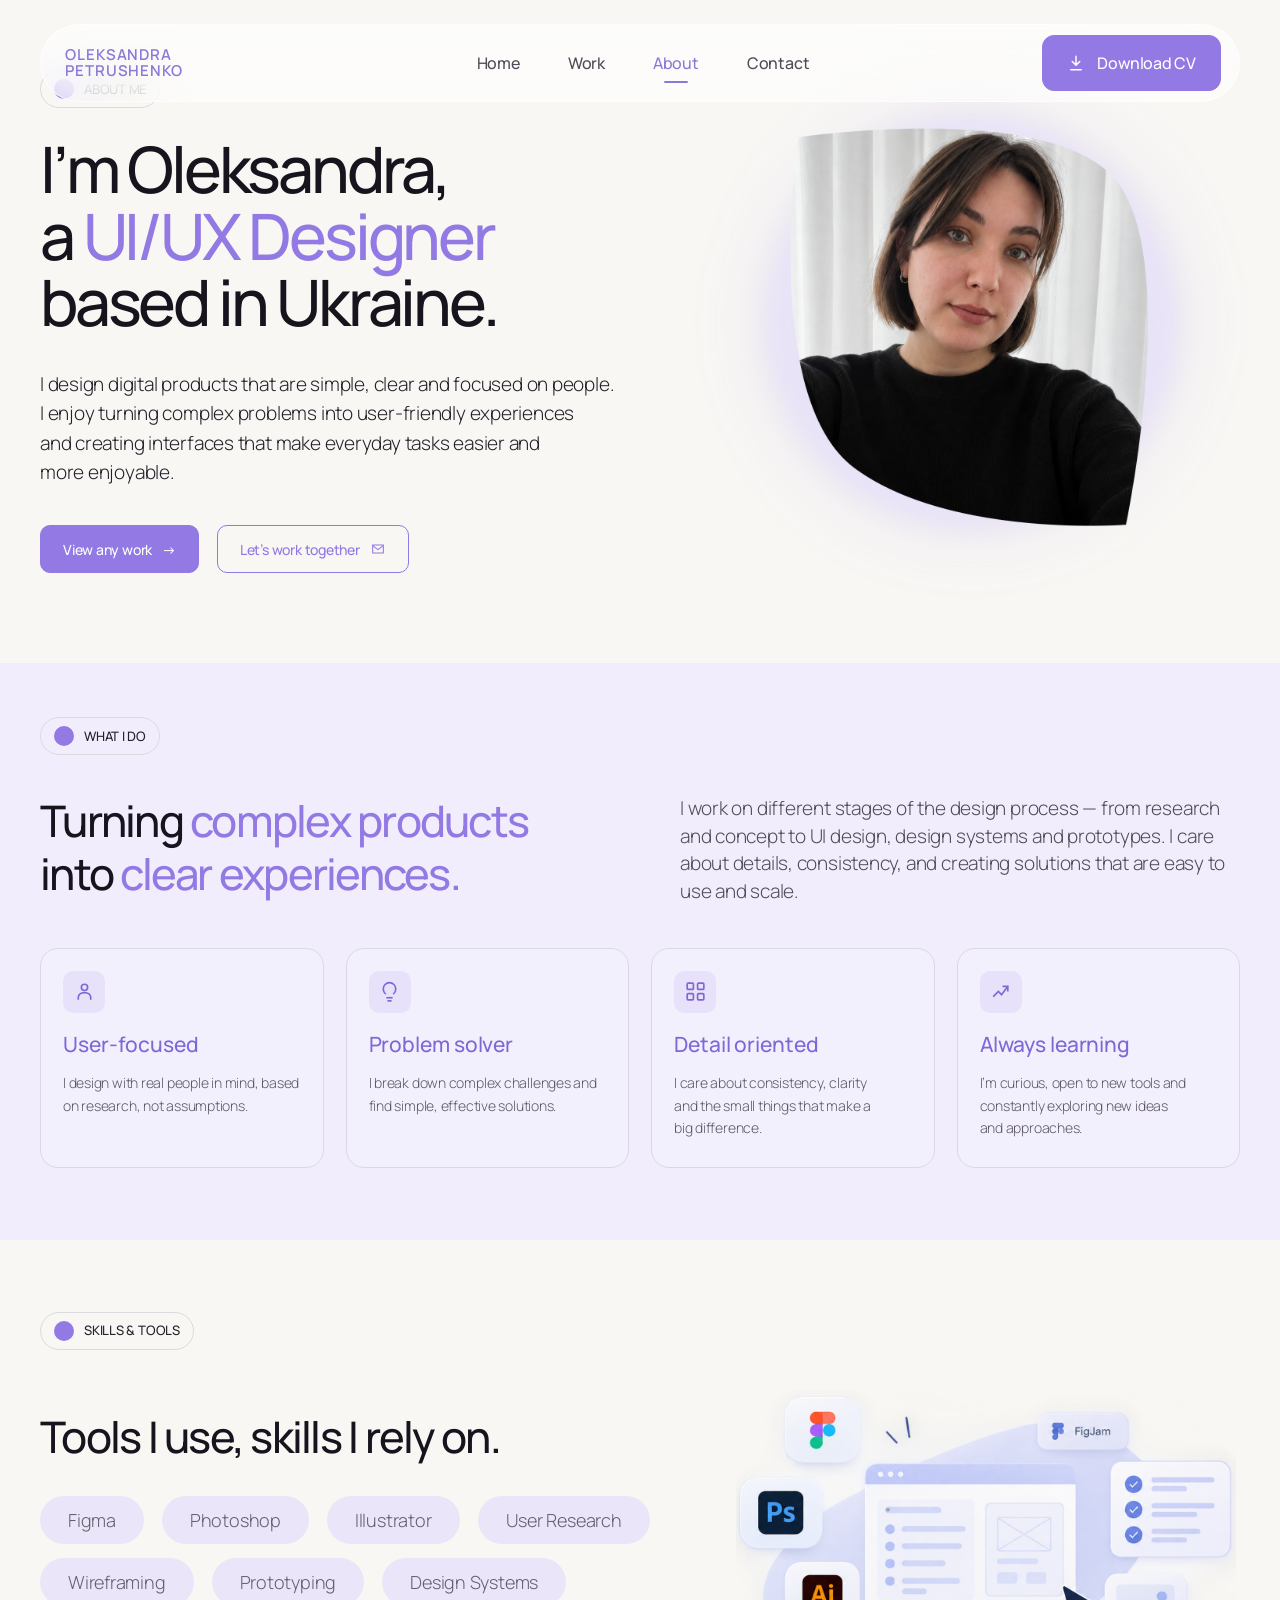
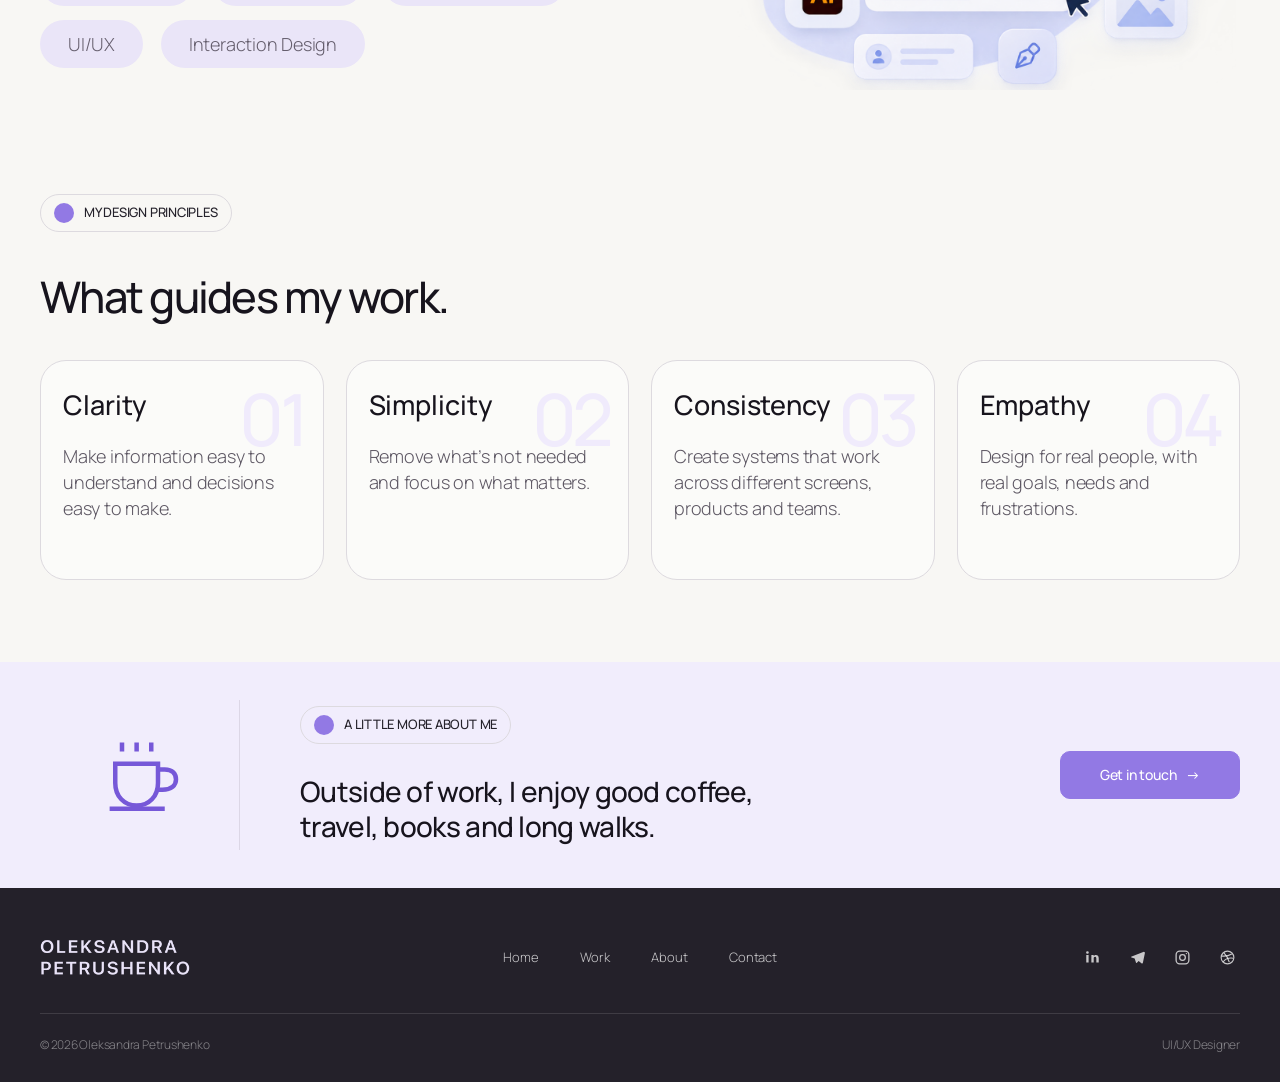
==== commit 85496e73: "Update portfolio" ====
--- a/about/index.html
+++ b/about/index.html
@@ -380,7 +380,7 @@
 
 .op-about .op-about-hero {
     width: 100%;
-    padding: 160px 40px 90px;
+    padding: 70px 40px 90px;
     background: #F8F7F4;
 }
 
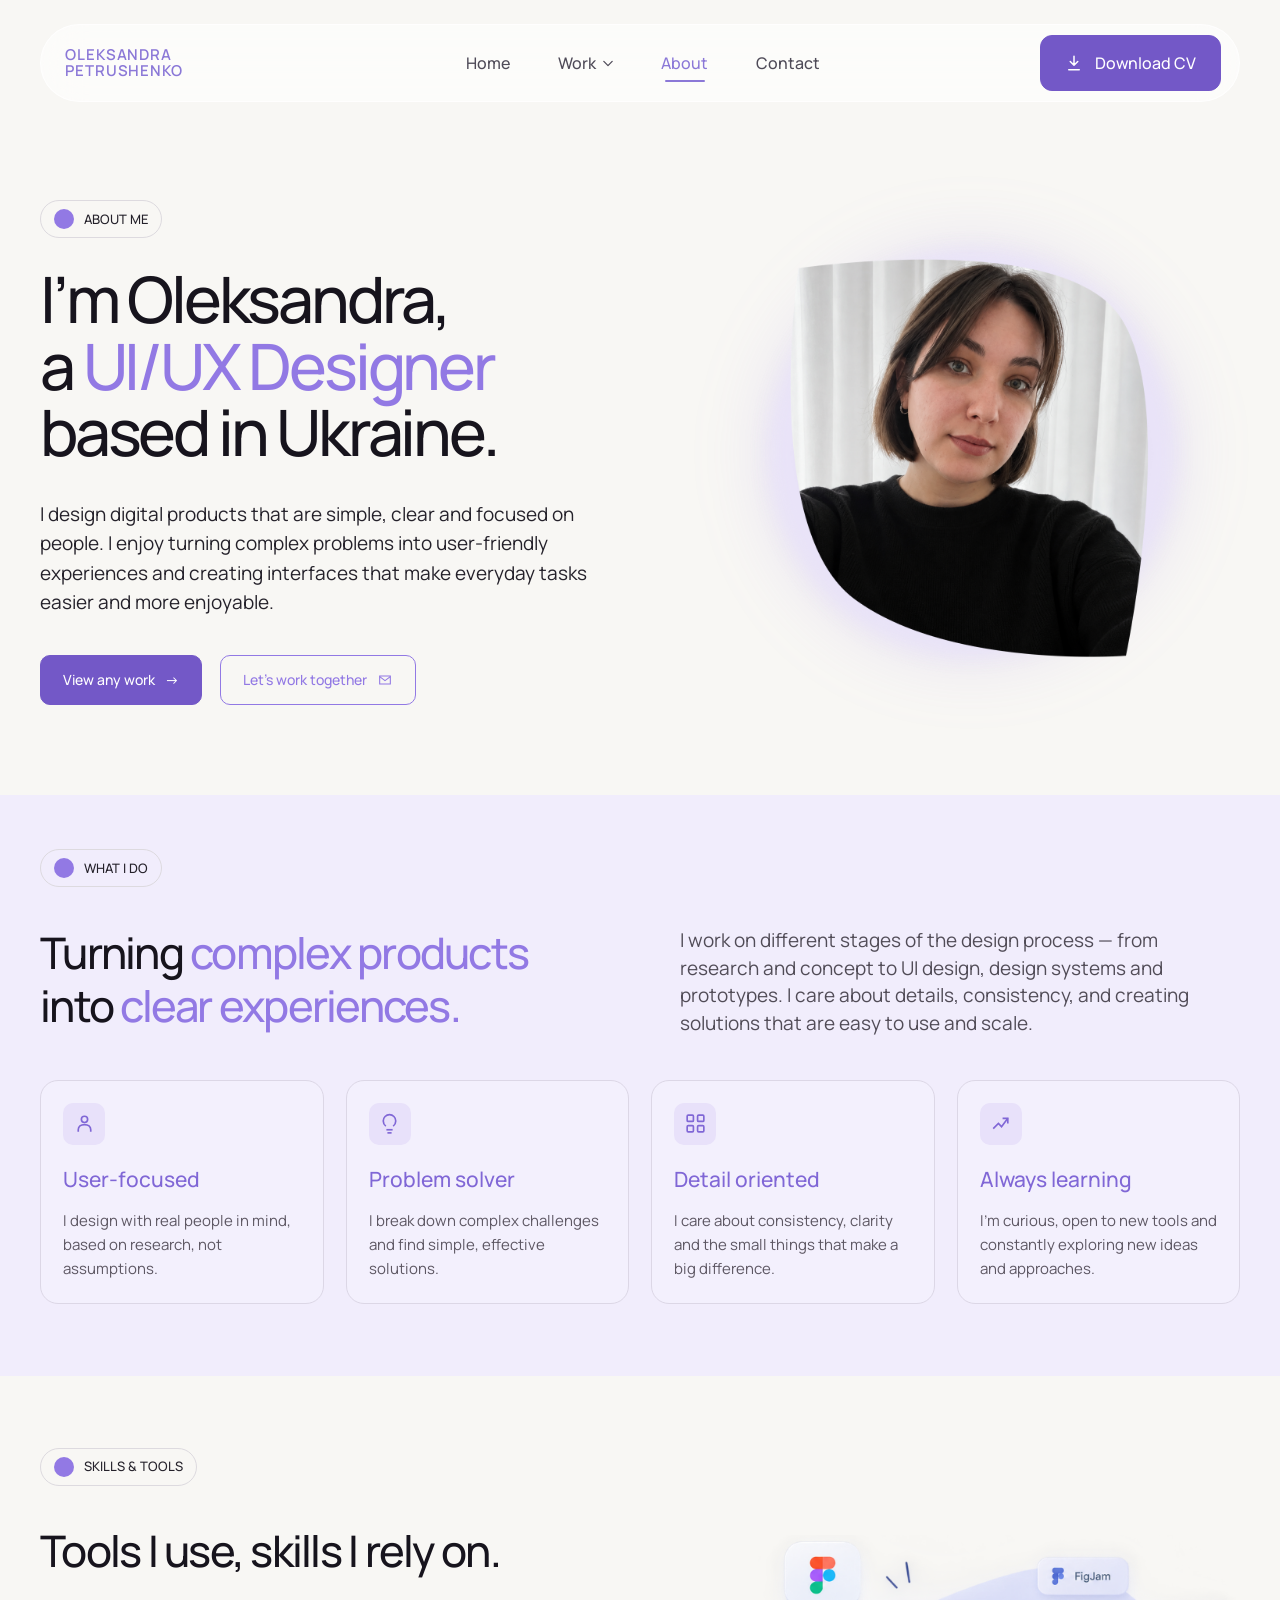
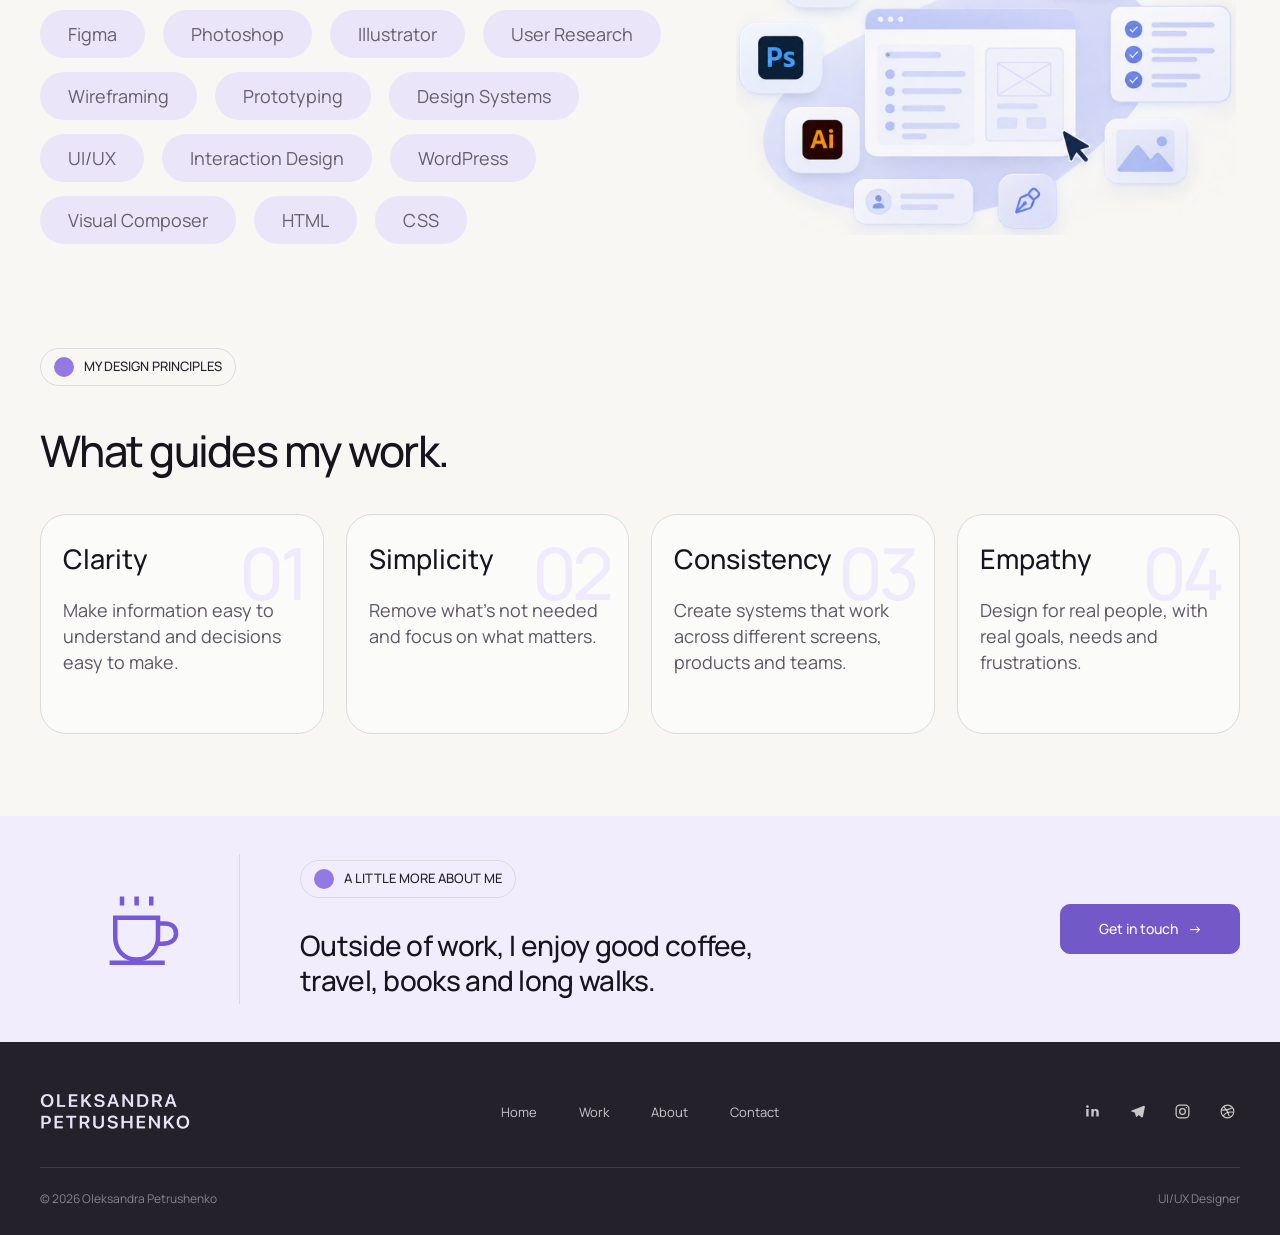
==== commit 6364b426: "Clean up portfolio and update design" ====
--- a/about/index.html
+++ b/about/index.html
@@ -1,2282 +1,657 @@
 <!DOCTYPE html>
 <html lang="en-US">
-<head><meta charset="UTF-8">
-	
-	<meta name="viewport" content="width=device-width, initial-scale=1">
-<meta name="robots" content="max-image-preview:large">
-<title>About – Oleksandra Petrushenko</title>
-
-
-
-
-<style id="wp-img-auto-sizes-contain-inline-css">
-img:is([sizes=auto i],[sizes^="auto," i]){contain-intrinsic-size:3000px 1500px}
-/*# sourceURL=wp-img-auto-sizes-contain-inline-css */
-</style>
-<style id="wp-block-post-content-inline-css">
-.wp-block-post-content{display:flow-root}
-/*# sourceURL=/wp-includes/blocks/post-content/style.min.css */
-</style>
-<style id="wp-emoji-styles-inline-css">
-
-	img.wp-smiley, img.emoji {
-		display: inline !important;
-		border: none !important;
-		box-shadow: none !important;
-		height: 1em !important;
-		width: 1em !important;
-		margin: 0 0.07em !important;
-		vertical-align: -0.1em !important;
-		background: none !important;
-		padding: 0 !important;
-	}
-/*# sourceURL=wp-emoji-styles-inline-css */
-</style>
-<style id="wp-block-library-inline-css">
-:root{--wp-block-synced-color:#7a00df;--wp-block-synced-color--rgb:122,0,223;--wp-bound-block-color:var(--wp-block-synced-color);--wp-editor-canvas-background:#ddd;--wp-admin-theme-color:#007cba;--wp-admin-theme-color--rgb:0,124,186;--wp-admin-theme-color-darker-10:#006ba1;--wp-admin-theme-color-darker-10--rgb:0,107,160.5;--wp-admin-theme-color-darker-20:#005a87;--wp-admin-theme-color-darker-20--rgb:0,90,135;--wp-admin-border-width-focus:2px}@media (min-resolution:192dpi){:root{--wp-admin-border-width-focus:1.5px}}.wp-element-button{cursor:pointer}:root .has-very-light-gray-background-color{background-color:#eee}:root .has-very-dark-gray-background-color{background-color:#313131}:root .has-very-light-gray-color{color:#eee}:root .has-very-dark-gray-color{color:#313131}:root .has-vivid-green-cyan-to-vivid-cyan-blue-gradient-background{background:linear-gradient(135deg,#00d084,#0693e3)}:root .has-purple-crush-gradient-background{background:linear-gradient(135deg,#34e2e4,#4721fb 50%,#ab1dfe)}:root .has-hazy-dawn-gradient-background{background:linear-gradient(135deg,#faaca8,#dad0ec)}:root .has-subdued-olive-gradient-background{background:linear-gradient(135deg,#fafae1,#67a671)}:root .has-atomic-cream-gradient-background{background:linear-gradient(135deg,#fdd79a,#004a59)}:root .has-nightshade-gradient-background{background:linear-gradient(135deg,#330968,#31cdcf)}:root .has-midnight-gradient-background{background:linear-gradient(135deg,#020381,#2874fc)}:root{--wp--preset--font-size--normal:16px;--wp--preset--font-size--huge:42px}.has-regular-font-size{font-size:1em}.has-larger-font-size{font-size:2.625em}.has-normal-font-size{font-size:var(--wp--preset--font-size--normal)}.has-huge-font-size{font-size:var(--wp--preset--font-size--huge)}:root .has-text-align-center{text-align:center}:root .has-text-align-left{text-align:left}:root .has-text-align-right{text-align:right}.has-fit-text{white-space:nowrap!important}#end-resizable-editor-section{display:none}.aligncenter{clear:both}.items-justified-left{justify-content:flex-start}.items-justified-center{justify-content:center}.items-justified-right{justify-content:flex-end}.items-justified-space-between{justify-content:space-between}.screen-reader-text{word-wrap:normal!important;border:0;clip-path:inset(50%);height:1px;margin:-1px;overflow:hidden;padding:0;position:absolute;width:1px;word-break:normal!important}.screen-reader-text:focus{background-color:#ddd;clip-path:none;color:#444;display:block;font-size:1em;height:auto;left:5px;line-height:normal;padding:15px 23px 14px;text-decoration:none;top:5px;width:auto;z-index:100000}html :where(.has-border-color){border-style:solid}html :where([style^=border-color],[style*=";border-color"],[style*="; border-color"]){border-style:solid}html :where([style^=border-top-color],[style*=";border-top-color"],[style*="; border-top-color"]){border-top-style:solid}html :where([style^=border-right-color],[style*=";border-right-color"],[style*="; border-right-color"]){border-right-style:solid}html :where([style^=border-bottom-color],[style*=";border-bottom-color"],[style*="; border-bottom-color"]){border-bottom-style:solid}html :where([style^=border-left-color],[style*=";border-left-color"],[style*="; border-left-color"]){border-left-style:solid}html :where([style^=border-width],[style*=";border-width"],[style*="; border-width"]){border-style:solid}html :where([style^=border-top-width],[style*=";border-top-width"],[style*="; border-top-width"]){border-top-style:solid}html :where([style^=border-right-width],[style*=";border-right-width"],[style*="; border-right-width"]){border-right-style:solid}html :where([style^=border-bottom-width],[style*=";border-bottom-width"],[style*="; border-bottom-width"]){border-bottom-style:solid}html :where([style^=border-left-width],[style*=";border-left-width"],[style*="; border-left-width"]){border-left-style:solid}html :where(img[class*=wp-image-]){height:auto;max-width:100%}:where(figure){margin:0 0 1em}html :where(.is-position-sticky){--wp-admin--admin-bar--position-offset:var(--wp-admin--admin-bar--height,0px)}@media screen and (max-width:600px){html :where(.is-position-sticky){--wp-admin--admin-bar--position-offset:0px}}
-/*# sourceURL=/wp-includes/css/dist/block-library/common.min.css */
-</style>
-<style id="global-styles-inline-css">
-:root{--wp--preset--aspect-ratio--square: 1;--wp--preset--aspect-ratio--4-3: 4/3;--wp--preset--aspect-ratio--3-4: 3/4;--wp--preset--aspect-ratio--3-2: 3/2;--wp--preset--aspect-ratio--2-3: 2/3;--wp--preset--aspect-ratio--16-9: 16/9;--wp--preset--aspect-ratio--9-16: 9/16;--wp--preset--color--black: #000000;--wp--preset--color--cyan-bluish-gray: #abb8c3;--wp--preset--color--white: #ffffff;--wp--preset--color--pale-pink: #f78da7;--wp--preset--color--vivid-red: #cf2e2e;--wp--preset--color--luminous-vivid-orange: #ff6900;--wp--preset--color--luminous-vivid-amber: #fcb900;--wp--preset--color--light-green-cyan: #7bdcb5;--wp--preset--color--vivid-green-cyan: #00d084;--wp--preset--color--pale-cyan-blue: #8ed1fc;--wp--preset--color--vivid-cyan-blue: #0693e3;--wp--preset--color--vivid-purple: #9b51e0;--wp--preset--color--base: #FFFFFF;--wp--preset--color--contrast: #111111;--wp--preset--color--accent-1: #FFEE58;--wp--preset--color--accent-2: #F6CFF4;--wp--preset--color--accent-3: #503AA8;--wp--preset--color--accent-4: #686868;--wp--preset--color--accent-5: #FBFAF3;--wp--preset--color--accent-6: color-mix(in srgb, currentColor 20%, transparent);--wp--preset--color--custom-glass: #f8f7f4;--wp--preset--color--custom-primary-50: #f5f2fc;--wp--preset--color--custom-primary-100: #e9e3f8;--wp--preset--color--custom-primary-400: #9c87dd;--wp--preset--color--custom-primary-500: #876dd2;--wp--preset--color--custom-primary-600: #7657c8;--wp--preset--color--custom-neutral-100: #f1eff2;--wp--preset--color--custom-neutral-200: #e8e5ea;--wp--preset--color--custom-neutral-300: #d8d5dc;--wp--preset--color--custom-neutral-500: #68636f;--wp--preset--color--custom-neutral-700: #35313d;--wp--preset--color--custom-neutral-800: #242129;--wp--preset--color--custom-neutral-900: #17151c;--wp--preset--color--custom-white: #ffffff;--wp--preset--color--custom-bg: #f8f7f4;--wp--preset--color--custom-surface: #ffffff;--wp--preset--color--custom-surface-warm: #f1efe9;--wp--preset--color--custom-dark-500: #68636f;--wp--preset--color--custom-dark-700: #35313d;--wp--preset--color--custom-dark-800: #242129;--wp--preset--color--custom-dark-900: #17151c;--wp--preset--gradient--vivid-cyan-blue-to-vivid-purple: linear-gradient(135deg,rgb(6,147,227) 0%,rgb(155,81,224) 100%);--wp--preset--gradient--light-green-cyan-to-vivid-green-cyan: linear-gradient(135deg,rgb(122,220,180) 0%,rgb(0,208,130) 100%);--wp--preset--gradient--luminous-vivid-amber-to-luminous-vivid-orange: linear-gradient(135deg,rgb(252,185,0) 0%,rgb(255,105,0) 100%);--wp--preset--gradient--luminous-vivid-orange-to-vivid-red: linear-gradient(135deg,rgb(255,105,0) 0%,rgb(207,46,46) 100%);--wp--preset--gradient--very-light-gray-to-cyan-bluish-gray: linear-gradient(135deg,rgb(238,238,238) 0%,rgb(169,184,195) 100%);--wp--preset--gradient--cool-to-warm-spectrum: linear-gradient(135deg,rgb(74,234,220) 0%,rgb(151,120,209) 20%,rgb(207,42,186) 40%,rgb(238,44,130) 60%,rgb(251,105,98) 80%,rgb(254,248,76) 100%);--wp--preset--gradient--blush-light-purple: linear-gradient(135deg,rgb(255,206,236) 0%,rgb(152,150,240) 100%);--wp--preset--gradient--blush-bordeaux: linear-gradient(135deg,rgb(254,205,165) 0%,rgb(254,45,45) 50%,rgb(107,0,62) 100%);--wp--preset--gradient--luminous-dusk: linear-gradient(135deg,rgb(255,203,112) 0%,rgb(199,81,192) 50%,rgb(65,88,208) 100%);--wp--preset--gradient--pale-ocean: linear-gradient(135deg,rgb(255,245,203) 0%,rgb(182,227,212) 50%,rgb(51,167,181) 100%);--wp--preset--gradient--electric-grass: linear-gradient(135deg,rgb(202,248,128) 0%,rgb(113,206,126) 100%);--wp--preset--gradient--midnight: linear-gradient(135deg,rgb(2,3,129) 0%,rgb(40,116,252) 100%);--wp--preset--font-size--small: 0.875rem;--wp--preset--font-size--medium: clamp(1rem, 1rem + ((1vw - 0.2rem) * 0.179), 1.125rem);--wp--preset--font-size--large: clamp(1.125rem, 1.125rem + ((1vw - 0.2rem) * 0.357), 1.375rem);--wp--preset--font-size--x-large: clamp(1.4rem, 1.4rem + ((1vw - 0.2rem) * 0.571), 1.8rem);--wp--preset--font-size--xx-large: clamp(2rem, 2rem + ((1vw - 0.2rem) * 0.857), 2.6rem);--wp--preset--font-family--manrope: Manrope, sans-serif;--wp--preset--spacing--20: 10px;--wp--preset--spacing--30: 20px;--wp--preset--spacing--40: 30px;--wp--preset--spacing--50: clamp(30px, 5vw, 50px);--wp--preset--spacing--60: clamp(30px, 7vw, 70px);--wp--preset--spacing--70: clamp(50px, 7vw, 90px);--wp--preset--spacing--80: clamp(70px, 10vw, 140px);--wp--preset--shadow--natural: 6px 6px 9px rgba(0, 0, 0, 0.2);--wp--preset--shadow--deep: 12px 12px 50px rgba(0, 0, 0, 0.4);--wp--preset--shadow--sharp: 6px 6px 0px rgba(0, 0, 0, 0.2);--wp--preset--shadow--outlined: 6px 6px 0px -3px rgb(255, 255, 255), 6px 6px rgb(0, 0, 0);--wp--preset--shadow--crisp: 6px 6px 0px rgb(0, 0, 0);}.wp-block-button{--wp--preset--dimension--25: 25%;--wp--preset--dimension--50: 50%;--wp--preset--dimension--75: 75%;--wp--preset--dimension--100: 100%;}:root { --wp--style--global--content-size: 1280px;--wp--style--global--wide-size: 1440px; }:where(body) { margin: 0; }.wp-site-blocks { padding-top: var(--wp--style--root--padding-top); padding-bottom: var(--wp--style--root--padding-bottom); }.has-global-padding { padding-right: var(--wp--style--root--padding-right); padding-left: var(--wp--style--root--padding-left); }.has-global-padding > .alignfull { margin-right: calc(var(--wp--style--root--padding-right) * -1); margin-left: calc(var(--wp--style--root--padding-left) * -1); }.has-global-padding :where(:not(.alignfull.is-layout-flow) > .has-global-padding:not(.wp-block-block, .alignfull)) { padding-right: 0; padding-left: 0; }.has-global-padding :where(:not(.alignfull.is-layout-flow) > .has-global-padding:not(.wp-block-block, .alignfull)) > .alignfull { margin-left: 0; margin-right: 0; }.wp-site-blocks > .alignleft { float: left; margin-right: 2em; }.wp-site-blocks > .alignright { float: right; margin-left: 2em; }.wp-site-blocks > .aligncenter { justify-content: center; margin-left: auto; margin-right: auto; }:where(.wp-site-blocks) > * { margin-block-start: 1.2rem; margin-block-end: 0; }:where(.wp-site-blocks) > :first-child { margin-block-start: 0; }:where(.wp-site-blocks) > :last-child { margin-block-end: 0; }:root { --wp--style--block-gap: 1.2rem; }:root :where(.is-layout-flow) > :first-child{margin-block-start: 0;}:root :where(.is-layout-flow) > :last-child{margin-block-end: 0;}:root :where(.is-layout-flow) > *{margin-block-start: 1.2rem;margin-block-end: 0;}:root :where(.is-layout-constrained) > :first-child{margin-block-start: 0;}:root :where(.is-layout-constrained) > :last-child{margin-block-end: 0;}:root :where(.is-layout-constrained) > *{margin-block-start: 1.2rem;margin-block-end: 0;}:root :where(.is-layout-flex){gap: 1.2rem;}:root :where(.is-layout-grid){gap: 1.2rem;}.is-layout-flow > .alignleft{float: left;margin-inline-start: 0;margin-inline-end: 2em;}.is-layout-flow > .alignright{float: right;margin-inline-start: 2em;margin-inline-end: 0;}.is-layout-flow > .aligncenter{margin-left: auto !important;margin-right: auto !important;}.is-layout-constrained > .alignleft{float: left;margin-inline-start: 0;margin-inline-end: 2em;}.is-layout-constrained > .alignright{float: right;margin-inline-start: 2em;margin-inline-end: 0;}.is-layout-constrained > .aligncenter{margin-left: auto !important;margin-right: auto !important;}.is-layout-constrained > :where(:not(.alignleft):not(.alignright):not(.alignfull)){max-width: var(--wp--style--global--content-size);margin-left: auto !important;margin-right: auto !important;}.is-layout-constrained > .alignwide{max-width: var(--wp--style--global--wide-size);}body .is-layout-flex{display: flex;}.is-layout-flex{flex-wrap: wrap;align-items: center;}.is-layout-flex > :is(*, div){margin: 0;}body .is-layout-grid{display: grid;}.is-layout-grid > :is(*, div){margin: 0;}body{background-color: var(--wp--preset--color--custom-bg);color: var(--wp--preset--color--contrast);font-family: var(--wp--preset--font-family--ysabeau-office);font-size: var(--wp--preset--font-size--large);font-weight: 300;letter-spacing: -0.22px;line-height: 1.5;--wp--style--root--padding-top: 0px;--wp--style--root--padding-right: var(--wp--preset--spacing--50);--wp--style--root--padding-bottom: 0px;--wp--style--root--padding-left: var(--wp--preset--spacing--50);}a:where(:not(.wp-element-button)){color: currentColor;}:root :where(a:where(:not(.wp-element-button)):hover){text-decoration: none;}h1, h2, h3, h4, h5, h6{font-family: var(--wp--preset--font-family--platypi);font-weight: 400;letter-spacing: -0.1px;line-height: 1.125;}h1{font-size: var(--wp--preset--font-size--xx-large);}h2{font-size: var(--wp--preset--font-size--x-large);}h3{font-size: var(--wp--preset--font-size--large);}h4{font-size: var(--wp--preset--font-size--medium);}h5{font-size: var(--wp--preset--font-size--medium);letter-spacing: normal;}h6{font-size: var(--wp--preset--font-size--small);font-style: initial;font-weight: 400;letter-spacing: initial;text-transform: initial;}:root :where(.wp-element-button, .wp-block-button__link){background-color: var(--wp--preset--color--contrast);border-width: 0;color: var(--wp--preset--color--base);font-family: var(--wp--preset--font-family--ysabeau-office);font-size: var(--wp--preset--font-size--medium);font-style: inherit;font-weight: 600;letter-spacing: 1.44px;line-height: inherit;padding-top: 1rem;padding-right: 2.25rem;padding-bottom: 1rem;padding-left: 2.25rem;text-decoration: none;text-transform: uppercase;}:root :where(.wp-element-button:hover, .wp-block-button__link:hover){background-color: color-mix(in srgb, var(--wp--preset--color--contrast) 85%, transparent);border-color: transparent;color: var(--wp--preset--color--base);}:root :where(.wp-element-button:focus, .wp-block-button__link:focus){outline-color: var(--wp--preset--color--accent-4);outline-offset: 2px;}:root :where(.wp-element-caption, .wp-block-audio figcaption, .wp-block-embed figcaption, .wp-block-gallery figcaption, .wp-block-image figcaption, .wp-block-table figcaption, .wp-block-video figcaption){font-size: var(--wp--preset--font-size--small);line-height: 1.4;}.has-black-color{color: var(--wp--preset--color--black) !important;}.has-cyan-bluish-gray-color{color: var(--wp--preset--color--cyan-bluish-gray) !important;}.has-white-color{color: var(--wp--preset--color--white) !important;}.has-pale-pink-color{color: var(--wp--preset--color--pale-pink) !important;}.has-vivid-red-color{color: var(--wp--preset--color--vivid-red) !important;}.has-luminous-vivid-orange-color{color: var(--wp--preset--color--luminous-vivid-orange) !important;}.has-luminous-vivid-amber-color{color: var(--wp--preset--color--luminous-vivid-amber) !important;}.has-light-green-cyan-color{color: var(--wp--preset--color--light-green-cyan) !important;}.has-vivid-green-cyan-color{color: var(--wp--preset--color--vivid-green-cyan) !important;}.has-pale-cyan-blue-color{color: var(--wp--preset--color--pale-cyan-blue) !important;}.has-vivid-cyan-blue-color{color: var(--wp--preset--color--vivid-cyan-blue) !important;}.has-vivid-purple-color{color: var(--wp--preset--color--vivid-purple) !important;}.has-base-color{color: var(--wp--preset--color--base) !important;}.has-contrast-color{color: var(--wp--preset--color--contrast) !important;}.has-accent-1-color{color: var(--wp--preset--color--accent-1) !important;}.has-accent-2-color{color: var(--wp--preset--color--accent-2) !important;}.has-accent-3-color{color: var(--wp--preset--color--accent-3) !important;}.has-accent-4-color{color: var(--wp--preset--color--accent-4) !important;}.has-accent-5-color{color: var(--wp--preset--color--accent-5) !important;}.has-accent-6-color{color: var(--wp--preset--color--accent-6) !important;}.has-custom-glass-color{color: var(--wp--preset--color--custom-glass) !important;}.has-custom-primary-50-color{color: var(--wp--preset--color--custom-primary-50) !important;}.has-custom-primary-100-color{color: var(--wp--preset--color--custom-primary-100) !important;}.has-custom-primary-400-color{color: var(--wp--preset--color--custom-primary-400) !important;}.has-custom-primary-500-color{color: var(--wp--preset--color--custom-primary-500) !important;}.has-custom-primary-600-color{color: var(--wp--preset--color--custom-primary-600) !important;}.has-custom-neutral-100-color{color: var(--wp--preset--color--custom-neutral-100) !important;}.has-custom-neutral-200-color{color: var(--wp--preset--color--custom-neutral-200) !important;}.has-custom-neutral-300-color{color: var(--wp--preset--color--custom-neutral-300) !important;}.has-custom-neutral-500-color{color: var(--wp--preset--color--custom-neutral-500) !important;}.has-custom-neutral-700-color{color: var(--wp--preset--color--custom-neutral-700) !important;}.has-custom-neutral-800-color{color: var(--wp--preset--color--custom-neutral-800) !important;}.has-custom-neutral-900-color{color: var(--wp--preset--color--custom-neutral-900) !important;}.has-custom-white-color{color: var(--wp--preset--color--custom-white) !important;}.has-custom-bg-color{color: var(--wp--preset--color--custom-bg) !important;}.has-custom-surface-color{color: var(--wp--preset--color--custom-surface) !important;}.has-custom-surface-warm-color{color: var(--wp--preset--color--custom-surface-warm) !important;}.has-custom-dark-500-color{color: var(--wp--preset--color--custom-dark-500) !important;}.has-custom-dark-700-color{color: var(--wp--preset--color--custom-dark-700) !important;}.has-custom-dark-800-color{color: var(--wp--preset--color--custom-dark-800) !important;}.has-custom-dark-900-color{color: var(--wp--preset--color--custom-dark-900) !important;}.has-black-background-color{background-color: var(--wp--preset--color--black) !important;}.has-cyan-bluish-gray-background-color{background-color: var(--wp--preset--color--cyan-bluish-gray) !important;}.has-white-background-color{background-color: var(--wp--preset--color--white) !important;}.has-pale-pink-background-color{background-color: var(--wp--preset--color--pale-pink) !important;}.has-vivid-red-background-color{background-color: var(--wp--preset--color--vivid-red) !important;}.has-luminous-vivid-orange-background-color{background-color: var(--wp--preset--color--luminous-vivid-orange) !important;}.has-luminous-vivid-amber-background-color{background-color: var(--wp--preset--color--luminous-vivid-amber) !important;}.has-light-green-cyan-background-color{background-color: var(--wp--preset--color--light-green-cyan) !important;}.has-vivid-green-cyan-background-color{background-color: var(--wp--preset--color--vivid-green-cyan) !important;}.has-pale-cyan-blue-background-color{background-color: var(--wp--preset--color--pale-cyan-blue) !important;}.has-vivid-cyan-blue-background-color{background-color: var(--wp--preset--color--vivid-cyan-blue) !important;}.has-vivid-purple-background-color{background-color: var(--wp--preset--color--vivid-purple) !important;}.has-base-background-color{background-color: var(--wp--preset--color--base) !important;}.has-contrast-background-color{background-color: var(--wp--preset--color--contrast) !important;}.has-accent-1-background-color{background-color: var(--wp--preset--color--accent-1) !important;}.has-accent-2-background-color{background-color: var(--wp--preset--color--accent-2) !important;}.has-accent-3-background-color{background-color: var(--wp--preset--color--accent-3) !important;}.has-accent-4-background-color{background-color: var(--wp--preset--color--accent-4) !important;}.has-accent-5-background-color{background-color: var(--wp--preset--color--accent-5) !important;}.has-accent-6-background-color{background-color: var(--wp--preset--color--accent-6) !important;}.has-custom-glass-background-color{background-color: var(--wp--preset--color--custom-glass) !important;}.has-custom-primary-50-background-color{background-color: var(--wp--preset--color--custom-primary-50) !important;}.has-custom-primary-100-background-color{background-color: var(--wp--preset--color--custom-primary-100) !important;}.has-custom-primary-400-background-color{background-color: var(--wp--preset--color--custom-primary-400) !important;}.has-custom-primary-500-background-color{background-color: var(--wp--preset--color--custom-primary-500) !important;}.has-custom-primary-600-background-color{background-color: var(--wp--preset--color--custom-primary-600) !important;}.has-custom-neutral-100-background-color{background-color: var(--wp--preset--color--custom-neutral-100) !important;}.has-custom-neutral-200-background-color{background-color: var(--wp--preset--color--custom-neutral-200) !important;}.has-custom-neutral-300-background-color{background-color: var(--wp--preset--color--custom-neutral-300) !important;}.has-custom-neutral-500-background-color{background-color: var(--wp--preset--color--custom-neutral-500) !important;}.has-custom-neutral-700-background-color{background-color: var(--wp--preset--color--custom-neutral-700) !important;}.has-custom-neutral-800-background-color{background-color: var(--wp--preset--color--custom-neutral-800) !important;}.has-custom-neutral-900-background-color{background-color: var(--wp--preset--color--custom-neutral-900) !important;}.has-custom-white-background-color{background-color: var(--wp--preset--color--custom-white) !important;}.has-custom-bg-background-color{background-color: var(--wp--preset--color--custom-bg) !important;}.has-custom-surface-background-color{background-color: var(--wp--preset--color--custom-surface) !important;}.has-custom-surface-warm-background-color{background-color: var(--wp--preset--color--custom-surface-warm) !important;}.has-custom-dark-500-background-color{background-color: var(--wp--preset--color--custom-dark-500) !important;}.has-custom-dark-700-background-color{background-color: var(--wp--preset--color--custom-dark-700) !important;}.has-custom-dark-800-background-color{background-color: var(--wp--preset--color--custom-dark-800) !important;}.has-custom-dark-900-background-color{background-color: var(--wp--preset--color--custom-dark-900) !important;}.has-black-border-color{border-color: var(--wp--preset--color--black) !important;}.has-cyan-bluish-gray-border-color{border-color: var(--wp--preset--color--cyan-bluish-gray) !important;}.has-white-border-color{border-color: var(--wp--preset--color--white) !important;}.has-pale-pink-border-color{border-color: var(--wp--preset--color--pale-pink) !important;}.has-vivid-red-border-color{border-color: var(--wp--preset--color--vivid-red) !important;}.has-luminous-vivid-orange-border-color{border-color: var(--wp--preset--color--luminous-vivid-orange) !important;}.has-luminous-vivid-amber-border-color{border-color: var(--wp--preset--color--luminous-vivid-amber) !important;}.has-light-green-cyan-border-color{border-color: var(--wp--preset--color--light-green-cyan) !important;}.has-vivid-green-cyan-border-color{border-color: var(--wp--preset--color--vivid-green-cyan) !important;}.has-pale-cyan-blue-border-color{border-color: var(--wp--preset--color--pale-cyan-blue) !important;}.has-vivid-cyan-blue-border-color{border-color: var(--wp--preset--color--vivid-cyan-blue) !important;}.has-vivid-purple-border-color{border-color: var(--wp--preset--color--vivid-purple) !important;}.has-base-border-color{border-color: var(--wp--preset--color--base) !important;}.has-contrast-border-color{border-color: var(--wp--preset--color--contrast) !important;}.has-accent-1-border-color{border-color: var(--wp--preset--color--accent-1) !important;}.has-accent-2-border-color{border-color: var(--wp--preset--color--accent-2) !important;}.has-accent-3-border-color{border-color: var(--wp--preset--color--accent-3) !important;}.has-accent-4-border-color{border-color: var(--wp--preset--color--accent-4) !important;}.has-accent-5-border-color{border-color: var(--wp--preset--color--accent-5) !important;}.has-accent-6-border-color{border-color: var(--wp--preset--color--accent-6) !important;}.has-custom-glass-border-color{border-color: var(--wp--preset--color--custom-glass) !important;}.has-custom-primary-50-border-color{border-color: var(--wp--preset--color--custom-primary-50) !important;}.has-custom-primary-100-border-color{border-color: var(--wp--preset--color--custom-primary-100) !important;}.has-custom-primary-400-border-color{border-color: var(--wp--preset--color--custom-primary-400) !important;}.has-custom-primary-500-border-color{border-color: var(--wp--preset--color--custom-primary-500) !important;}.has-custom-primary-600-border-color{border-color: var(--wp--preset--color--custom-primary-600) !important;}.has-custom-neutral-100-border-color{border-color: var(--wp--preset--color--custom-neutral-100) !important;}.has-custom-neutral-200-border-color{border-color: var(--wp--preset--color--custom-neutral-200) !important;}.has-custom-neutral-300-border-color{border-color: var(--wp--preset--color--custom-neutral-300) !important;}.has-custom-neutral-500-border-color{border-color: var(--wp--preset--color--custom-neutral-500) !important;}.has-custom-neutral-700-border-color{border-color: var(--wp--preset--color--custom-neutral-700) !important;}.has-custom-neutral-800-border-color{border-color: var(--wp--preset--color--custom-neutral-800) !important;}.has-custom-neutral-900-border-color{border-color: var(--wp--preset--color--custom-neutral-900) !important;}.has-custom-white-border-color{border-color: var(--wp--preset--color--custom-white) !important;}.has-custom-bg-border-color{border-color: var(--wp--preset--color--custom-bg) !important;}.has-custom-surface-border-color{border-color: var(--wp--preset--color--custom-surface) !important;}.has-custom-surface-warm-border-color{border-color: var(--wp--preset--color--custom-surface-warm) !important;}.has-custom-dark-500-border-color{border-color: var(--wp--preset--color--custom-dark-500) !important;}.has-custom-dark-700-border-color{border-color: var(--wp--preset--color--custom-dark-700) !important;}.has-custom-dark-800-border-color{border-color: var(--wp--preset--color--custom-dark-800) !important;}.has-custom-dark-900-border-color{border-color: var(--wp--preset--color--custom-dark-900) !important;}.has-vivid-cyan-blue-to-vivid-purple-gradient-background{background: var(--wp--preset--gradient--vivid-cyan-blue-to-vivid-purple) !important;}.has-light-green-cyan-to-vivid-green-cyan-gradient-background{background: var(--wp--preset--gradient--light-green-cyan-to-vivid-green-cyan) !important;}.has-luminous-vivid-amber-to-luminous-vivid-orange-gradient-background{background: var(--wp--preset--gradient--luminous-vivid-amber-to-luminous-vivid-orange) !important;}.has-luminous-vivid-orange-to-vivid-red-gradient-background{background: var(--wp--preset--gradient--luminous-vivid-orange-to-vivid-red) !important;}.has-very-light-gray-to-cyan-bluish-gray-gradient-background{background: var(--wp--preset--gradient--very-light-gray-to-cyan-bluish-gray) !important;}.has-cool-to-warm-spectrum-gradient-background{background: var(--wp--preset--gradient--cool-to-warm-spectrum) !important;}.has-blush-light-purple-gradient-background{background: var(--wp--preset--gradient--blush-light-purple) !important;}.has-blush-bordeaux-gradient-background{background: var(--wp--preset--gradient--blush-bordeaux) !important;}.has-luminous-dusk-gradient-background{background: var(--wp--preset--gradient--luminous-dusk) !important;}.has-pale-ocean-gradient-background{background: var(--wp--preset--gradient--pale-ocean) !important;}.has-electric-grass-gradient-background{background: var(--wp--preset--gradient--electric-grass) !important;}.has-midnight-gradient-background{background: var(--wp--preset--gradient--midnight) !important;}.has-small-font-size{font-size: var(--wp--preset--font-size--small) !important;}.has-medium-font-size{font-size: var(--wp--preset--font-size--medium) !important;}.has-large-font-size{font-size: var(--wp--preset--font-size--large) !important;}.has-x-large-font-size{font-size: var(--wp--preset--font-size--x-large) !important;}.has-xx-large-font-size{font-size: var(--wp--preset--font-size--xx-large) !important;}.has-manrope-font-family{font-family: var(--wp--preset--font-family--manrope) !important;}header {
-    background: rgba(255, 255, 255, 0.78);
-    backdrop-filter: blur(20px);
-    -webkit-backdrop-filter: blur(20px);
-}
-/*# sourceURL=global-styles-inline-css */
-</style>
-<style id="wp-block-template-skip-link-inline-css">
-/*! This file is auto-generated */
-.skip-link.screen-reader-text{border:0;clip-path:inset(50%);height:1px;margin:-1px;overflow:hidden;padding:0;position:absolute!important;width:1px;word-wrap:normal!important;word-break:normal!important}.skip-link.screen-reader-text:focus{background-color:#eee;clip-path:none;color:#444;display:block;font-size:1em;height:auto;left:5px;line-height:normal;padding:15px 23px 14px;text-decoration:none;top:5px;width:auto;z-index:100000}
-/*# sourceURL=/wp-includes/css/wp-block-template-skip-link.min.css */
-</style>
-<style id="twentytwentyfive-style-inline-css">
-a{text-decoration-thickness:1px!important;text-underline-offset:.1em}:where(.wp-site-blocks :focus){outline-width:2px;outline-style:solid}.wp-block-navigation .wp-block-navigation-submenu .wp-block-navigation-item:not(:last-child){margin-bottom:3px}.wp-block-navigation .wp-block-navigation-item .wp-block-navigation-item__content{outline-offset:4px}.wp-block-navigation .wp-block-navigation-item ul.wp-block-navigation__submenu-container .wp-block-navigation-item__content{outline-offset:0}blockquote,caption,figcaption,h1,h2,h3,h4,h5,h6,p{text-wrap:pretty}.more-link{display:block}:where(pre){overflow-x:auto}
-/*# sourceURL=/wp-content/themes/twentytwentyfive/style.min.css */
-</style>
-<link rel="EditURI" type="application/rsd+xml" title="RSD" href="/xmlrpc.php?rsd">
-<meta name="generator" content="WordPress 7.1.3">
-<link rel="canonical" href="/about/">
-<link rel="shortlink" href="/?p=35">
-<style class="wp-fonts-local">
-@font-face{font-family:Manrope;font-style:normal;font-weight:200;font-display:fallback;src:url('/wp-content/uploads/fonts/xn7_YHE41ni1AdIRqAuZuw1Bx9mbZk59FO_A87jxeN7B.woff2') format('woff2');}
-@font-face{font-family:Manrope;font-style:normal;font-weight:300;font-display:fallback;src:url('/wp-content/uploads/fonts/xn7_YHE41ni1AdIRqAuZuw1Bx9mbZk6jFO_A87jxeN7B.woff2') format('woff2');}
-@font-face{font-family:Manrope;font-style:normal;font-weight:400;font-display:fallback;src:url('/wp-content/uploads/fonts/xn7_YHE41ni1AdIRqAuZuw1Bx9mbZk79FO_A87jxeN7B.woff2') format('woff2');}
-@font-face{font-family:Manrope;font-style:normal;font-weight:500;font-display:fallback;src:url('/wp-content/uploads/fonts/xn7_YHE41ni1AdIRqAuZuw1Bx9mbZk7PFO_A87jxeN7B.woff2') format('woff2');}
-@font-face{font-family:Manrope;font-style:normal;font-weight:600;font-display:fallback;src:url('/wp-content/uploads/fonts/xn7_YHE41ni1AdIRqAuZuw1Bx9mbZk4jE-_A87jxeN7B.woff2') format('woff2');}
-@font-face{font-family:Manrope;font-style:normal;font-weight:700;font-display:fallback;src:url('/wp-content/uploads/fonts/xn7_YHE41ni1AdIRqAuZuw1Bx9mbZk4aE-_A87jxeN7B.woff2') format('woff2');}
-@font-face{font-family:Manrope;font-style:normal;font-weight:800;font-display:fallback;src:url('/wp-content/uploads/fonts/xn7_YHE41ni1AdIRqAuZuw1Bx9mbZk59E-_A87jxeN7B.woff2') format('woff2');}
-</style>
-<link rel="icon" href="/wp-content/uploads/2026/10/mini-logo-150x150.png" sizes="32x32">
-<link rel="icon" href="/wp-content/uploads/2026/10/mini-logo-300x300.png" sizes="192x192">
-<link rel="apple-touch-icon" href="/wp-content/uploads/2026/10/mini-logo-300x300.png">
-<meta name="msapplication-TileImage" content="/wp-content/uploads/2026/10/mini-logo-300x300.png">
+<head>
+    <meta charset="UTF-8">
+
+    <meta name="viewport" content="width=device-width, initial-scale=1">
+    <meta name="robots" content="max-image-preview:large">
+    <title>About – Oleksandra Petrushenko</title>
+
+    <link rel="canonical" href="/about/">
+
+    <link rel="icon" href="/wp-content/uploads/2026/10/mini-logo-150x150.png" sizes="32x32">
+    <link rel="icon" href="/wp-content/uploads/2026/10/mini-logo-300x300.png" sizes="192x192">
+    <link rel="apple-touch-icon" href="/wp-content/uploads/2026/10/mini-logo-300x300.png">
+    <meta name="msapplication-TileImage" content="/wp-content/uploads/2026/10/mini-logo-300x300.png">
+    <link rel="stylesheet" href="/css/style.css">
 </head>
 
-<body class="wp-singular page-template-default page page-id-35 wp-custom-logo wp-embed-responsive wp-theme-twentytwentyfive">
-
-<div class="wp-site-blocks"><div class="entry-content wp-block-post-content is-layout-flow wp-block-post-content-is-layout-flow">
-<style data-wp-block-html="css">
-/* =========================================================
-   ABOUT PAGE
-   ========================================================= */
-
-.op-about,
-.op-about * {
-    box-sizing: border-box;
-}
-
-.op-about {
-    width: 100%;
-    margin: 0;
-    padding: 0;
-    overflow-x: hidden;
-    background: #F8F7F4;
-    color: #24212A;
-    font-family: "Manrope", sans-serif;
-}
-
-.op-about a {
-    text-decoration: none;
-}
-
-
-/* =========================================================
-   HEADER
-   ========================================================= */
-
-.op-about .op-header {
-    position: fixed !important;
-    top: 24px !important;
-    left: 0 !important;
-    z-index: 9999 !important;
-
-    width: 100% !important;
-    margin: 0 !important;
-    padding: 0 40px !important;
-
-    background: transparent;
-    pointer-events: none;
-    transform: none !important;
-}
-
-.op-about .op-header__inner {
-    position: relative;
-
-    width: 100%;
-    max-width: 1280px;
-    min-height: 72px;
-
-    margin: 0 auto;
-    padding: 10px 18px 10px 24px;
-
-    display: grid;
-    grid-template-columns: 1fr auto 1fr;
-    align-items: center;
-
-    border: 1px solid rgba(255,255,255,.72);
-    border-radius: 999px;
-
-    background: rgba(255,255,255,.58);
-
-    backdrop-filter: blur(20px) saturate(130%);
-    -webkit-backdrop-filter: blur(20px) saturate(130%);
-
-    pointer-events: auto;
-}
-
-body.admin-bar .op-about .op-header {
-    top: 56px !important;
-}
-
-
-/* LOGO */
-
-.op-about .op-logo {
-    justify-self: start;
-
-    display: flex;
-    flex-direction: column;
-
-    color: #8B78D7;
-
-    font-size: 15px;
-    font-weight: 600;
-    line-height: 1.05;
-    letter-spacing: .06em;
-}
-
-
-/* NAV */
-
-.op-about .op-nav {
-    justify-self: center;
-
-    display: flex;
-    align-items: center;
-    gap: 48px;
-}
-
-.op-about .op-nav__link {
-    position: relative;
-
-    color: #4F4B58;
-
-    font-size: 16px;
-    font-weight: 500;
-
-    transition: color .2s ease;
-}
-
-.op-about .op-nav__link:hover,
-.op-about .op-nav__link--active {
-    color: #8B78D7;
-}
-
-.op-about .op-nav__link--active::after {
-    content: "";
-
-    position: absolute;
-    left: 50%;
-    bottom: -8px;
-
-    width: 24px;
-    height: 2px;
-
-    border-radius: 10px;
-    background: #8B78D7;
-
-    transform: translateX(-50%);
-}
-
-
-/* DOWNLOAD CV */
-
-.op-about .op-cv {
-    justify-self: end;
-
-    display: inline-flex;
-    align-items: center;
-    justify-content: center;
-
-    gap: 12px;
-
-    min-height: 56px;
-    padding: 0 24px;
-
-    border: 1px solid #9279E4;
-    border-radius: 12px;
-
-    background: #9279E4;
-    color: #FFFFFF;
-
-    font-size: 16px;
-    font-weight: 500;
-
-    transition:
-        background-color .18s ease,
-        border-color .18s ease,
-        transform .18s ease;
-}
-
-.op-about .op-cv:hover {
-    background: #8B70DF;
-    border-color: #8B70DF;
-    transform: translateY(-1px);
-}
-
-.op-about .op-cv:active {
-    background: #7C5FD2;
-    border-color: #7C5FD2;
-    transform: translateY(0);
-}
-
-.op-about .op-cv__icon {
-    display: block;
-
-    width: 18px;
-    height: 18px;
-    flex: 0 0 18px;
-}
-
-
-/* HIDE MOBILE ELEMENTS ON DESKTOP */
-
-.op-about .op-menu-toggle,
-.op-about .op-mobile-menu {
-    display: none;
-}
-
-
-/* =========================================================
-   COMMON
-   ========================================================= */
-
-.op-about .op-section-label {
-    display: inline-flex;
-    align-items: center;
-
-    gap: 10px;
-
-    min-height: 38px;
-    padding: 0 13px;
-
-    border: 1px solid #DDDADF;
-    border-radius: 999px;
-
-    color: #24212A;
-
-    font-size: 13px;
-    font-weight: 500;
-    line-height: 1;
-
-    white-space: nowrap;
-}
-
-.op-about .op-section-label__dot {
-    display: block;
-
-    width: 20px;
-    height: 20px;
-    flex: 0 0 20px;
-
-    border-radius: 50%;
-    background: #9279E4;
-}
-
-
-/* =========================================================
-   BUTTONS
-   ========================================================= */
-
-.op-about .op-btn {
-    min-height: 48px;
-    padding: 0 22px;
-
-    display: inline-flex;
-    align-items: center;
-    justify-content: center;
-
-    gap: 10px;
-
-    border-radius: 10px;
-
-    font-size: 14px;
-    font-weight: 500;
-
-    transition:
-        background-color .18s ease,
-        border-color .18s ease,
-        color .18s ease,
-        transform .18s ease;
-}
-
-.op-about .op-btn svg {
-    width: 16px;
-    height: 16px;
-}
-
-.op-about .op-btn--primary {
-    border: 1px solid #9279E4;
-    background: #9279E4;
-    color: #FFFFFF;
-}
-
-.op-about .op-btn--primary:hover {
-    background: #8B70DF;
-    border-color: #8B70DF;
-    transform: translateY(-1px);
-}
-
-.op-about .op-btn--primary:active {
-    background: #7C5FD2;
-    border-color: #7C5FD2;
-    transform: translateY(0);
-}
-
-.op-about .op-btn--secondary {
-    border: 1px solid #9279E4;
-    background: transparent;
-    color: #9279E4;
-}
-
-.op-about .op-btn--secondary:hover {
-    background: #F1EDFC;
-    border-color: #9279E4;
-    color: #8067D6;
-    transform: translateY(-1px);
-}
-
-.op-about .op-btn--secondary:active {
-    background: #E8E1FA;
-    border-color: #8067D6;
-    color: #8067D6;
-    transform: translateY(0);
-}
-
-
-/* =========================================================
-   HERO
-   ========================================================= */
-
-.op-about .op-about-hero {
-    width: 100%;
-    padding: 70px 40px 90px;
-    background: #F8F7F4;
-}
-
-.op-about .op-about-hero__inner {
-    width: 100%;
-    max-width: 1280px;
-
-    margin: 0 auto;
-
-    display: grid;
-    grid-template-columns:
-        minmax(0,1.05fr)
-        minmax(360px,.95fr);
-
-    gap: 70px;
-    align-items: center;
-}
-
-.op-about .op-about-hero__title {
-    margin: 28px 0 34px;
-
-    color: #17141D;
-
-    font-size: clamp(50px,5vw,72px);
-    font-weight: 500;
-    line-height: 1.04;
-    letter-spacing: -.05em;
-}
-
-.op-about .op-about-hero__title span {
-    color: #9279E4;
-}
-
-.op-about .op-about-hero__text {
-    max-width: 620px;
-    margin: 0;
-
-    color: #24212A;
-
-    font-size: 19px;
-    line-height: 1.55;
-}
-
-.op-about .op-about-hero__actions {
-    display: flex;
-    flex-wrap: wrap;
-
-    gap: 18px;
-    margin-top: 38px;
-}
-
-
-/* HERO PHOTO */
-
-.op-about .op-about-hero__visual {
-    position: relative;
-
-    width: 100%;
-
-    display: flex;
-    align-items: center;
-    justify-content: center;
-}
-
-.op-about .op-about-hero__visual::before {
-    content: "";
-
-    position: absolute;
-
-    width: 78%;
-    aspect-ratio: 1;
-
-    border-radius: 50%;
-
-    background: rgba(146,121,228,.15);
-    filter: blur(34px);
-}
-
-.op-about .op-about-hero__visual img {
-    position: relative;
-    z-index: 1;
-
-    display: block;
-
-    width: 100%;
-    max-width: 500px;
-    height: auto;
-
-    object-fit: contain;
-}
-
-
-/* =========================================================
-   WHAT I DO
-   ========================================================= */
-
-.op-about .op-about-do {
-    width: 100%;
-    padding: 54px 40px 72px;
-    background: #F1EDFC;
-}
-
-.op-about .op-about-do__inner {
-    width: 100%;
-    max-width: 1280px;
-    margin: 0 auto;
-}
-
-.op-about .op-about-do__intro {
-    margin-top: 40px;
-
-    display: grid;
-    grid-template-columns: 1fr 1fr;
-
-    gap: 80px;
-    align-items: start;
-}
-
-.op-about .op-about-do__intro h2 {
-    margin: 0;
-
-    color: #17141D;
-
-    font-size: clamp(34px,3.4vw,50px);
-    font-weight: 500;
-    line-height: 1.2;
-    letter-spacing: -.04em;
-}
-
-.op-about .op-about-do__intro h2 span {
-    color: #9279E4;
-}
-
-.op-about .op-about-do__intro p {
-    max-width: 560px;
-    margin: 0;
-
-    color: #514C57;
-
-    font-size: 19px;
-    line-height: 1.45;
-}
-
-
-/* WHAT I DO CARDS */
-
-.op-about .op-about-do__cards {
-    margin-top: 42px;
-
-    display: grid;
-    grid-template-columns: repeat(4,minmax(0,1fr));
-
-    gap: 22px;
-}
-
-.op-about .op-about-card {
-    min-height: 220px;
-    padding: 22px;
-
-    border: 1px solid #DCD7E6;
-    border-radius: 18px;
-
-    background: rgba(255,255,255,.14);
-}
-
-.op-about .op-about-card__icon {
-    width: 42px;
-    height: 42px;
-
-    display: flex;
-    align-items: center;
-    justify-content: center;
-
-    border-radius: 10px;
-
-    background: #E8E1FA;
-    color: #8067D6;
-}
-
-.op-about .op-about-card__icon svg {
-    width: 25px;
-    height: 25px;
-}
-
-.op-about .op-about-card h3 {
-    margin: 20px 0 16px;
-
-    color: #8067D6;
-
-    font-size: 21px;
-    font-weight: 500;
-}
-
-.op-about .op-about-card p {
-    margin: 0;
-
-    color: #5D5763;
-
-    font-size: 14px;
-    line-height: 1.6;
-}
-
-
-/* =========================================================
-   SKILLS & TOOLS
-   ========================================================= */
-
-.op-about .op-about-skills {
-    width: 100%;
-    padding: 72px 40px 58px;
-    background: #F8F7F4;
-}
-
-.op-about .op-about-skills__inner {
-    width: 100%;
-    max-width: 1280px;
-    margin: 0 auto;
-}
-
-.op-about .op-about-skills__grid {
-    margin-top: 40px;
-
-    display: grid;
-    grid-template-columns: 1.1fr .9fr;
-
-    gap: 70px;
-    align-items: center;
-}
-
-.op-about .op-about-skills__content h2 {
-    margin: 0 0 34px;
-
-    color: #17141D;
-
-    font-size: clamp(34px,3.4vw,48px);
-    font-weight: 500;
-    line-height: 1.15;
-    letter-spacing: -.04em;
-}
-
-.op-about .op-about-skills__tags {
-    max-width: 700px;
-
-    display: flex;
-    flex-wrap: wrap;
-
-    gap: 14px 18px;
-}
-
-.op-about .op-about-skills__tags span {
-    min-height: 48px;
-    padding: 0 28px;
-
-    display: inline-flex;
-    align-items: center;
-    justify-content: center;
-
-    border-radius: 999px;
-
-    background: #EAE5F8;
-    color: #655E6D;
-
-    font-size: 18px;
-    line-height: 1;
-}
-
-.op-about .op-about-skills__visual {
-    display: flex;
-    align-items: center;
-    justify-content: center;
-}
-
-.op-about .op-about-skills__visual img {
-    display: block;
-
-    width: 100%;
-    max-width: 500px;
-    height: auto;
-
-    object-fit: contain;
-}
-
-
-/* =========================================================
-   DESIGN PRINCIPLES
-   ========================================================= */
-
-.op-about .op-about-principles {
-    width: 100%;
-    padding: 46px 40px 82px;
-    background: #F8F7F4;
-}
-
-.op-about .op-about-principles__inner {
-    width: 100%;
-    max-width: 1280px;
-    margin: 0 auto;
-}
-
-.op-about .op-about-principles__inner > h2 {
-    margin: 40px 0 38px;
-
-    color: #17141D;
-
-    font-size: clamp(34px,3.4vw,48px);
-    font-weight: 500;
-    line-height: 1.15;
-    letter-spacing: -.04em;
-}
-
-.op-about .op-about-principles__grid {
-    display: grid;
-    grid-template-columns: repeat(4,minmax(0,1fr));
-
-    gap: 22px;
-}
-
-.op-about .op-principle {
-    position: relative;
-
-    min-height: 220px;
-    padding: 28px 22px;
-
-    overflow: hidden;
-
-    border: 1px solid #DDDADF;
-    border-radius: 26px;
-
-    background: rgba(255,255,255,.5);
-}
-
-.op-about .op-principle__number {
-    position: absolute;
-
-    top: 22px;
-    right: 18px;
-
-    color: #F0EBFC;
-
-    font-size: 72px;
-    font-weight: 500;
-    line-height: 1;
-    letter-spacing: -.06em;
-}
-
-.op-about .op-principle h3 {
-    position: relative;
-    z-index: 1;
-
-    margin: 0 0 22px;
-
-    color: #17141D;
-
-    font-size: 27px;
-    font-weight: 500;
-    line-height: 1.2;
-}
-
-.op-about .op-principle p {
-    position: relative;
-    z-index: 1;
-
-    margin: 0;
-
-    color: #5D5763;
-
-    font-size: 18px;
-    line-height: 1.45;
-}
-
-
-/* =========================================================
-   LITTLE MORE
-   ========================================================= */
-
-.op-about .op-about-more {
-    width: 100%;
-    padding: 38px 40px;
-    background: #F1EDFC;
-}
-
-.op-about .op-about-more__inner {
-    width: 100%;
-    max-width: 1280px;
-
-    margin: 0 auto;
-
-    display: grid;
-    grid-template-columns: 200px 1fr auto;
-
-    gap: 60px;
-    align-items: center;
-}
-
-.op-about .op-about-more__icon {
-    min-height: 150px;
-
-    display: flex;
-    align-items: center;
-    justify-content: center;
-
-    border-right: 1px solid #DCD7E6;
-
-    color: #7658D8;
-}
-
-.op-about .op-about-more__icon svg {
-    width: 90px;
-    height: 90px;
-}
-
-.op-about .op-about-more__content p {
-    margin: 30px 0 0;
-
-    color: #17141D;
-
-    font-size: 28px;
-    font-weight: 500;
-    line-height: 1.25;
-    letter-spacing: -.025em;
-}
-
-.op-about .op-about-more__button {
-    min-width: 180px;
-}
-
-
-/* =========================================================
-   FOOTER
-   ========================================================= */
-
-.op-about .op-about-footer {
-    width: 100%;
-    padding: 48px 40px 28px;
-
-    background: #24212A;
-    color: #FFFFFF;
-}
-
-.op-about .op-about-footer__inner {
-    width: 100%;
-    max-width: 1280px;
-    margin: 0 auto;
-}
-
-.op-about .op-about-footer__top {
-    display: grid;
-    grid-template-columns: 1fr auto 1fr;
-
-    gap: 40px;
-    align-items: center;
-}
-
-.op-about .op-about-footer__logo {
-    display: block;
-
-    width: 150px;
-    height: auto;
-}
-
-.op-about .op-about-footer__nav {
-    display: flex;
-    gap: 42px;
-}
-
-.op-about .op-about-footer__nav a,
-.op-about .op-about-footer__socials a {
-    color: rgba(255,255,255,.75);
-
-    font-size: 13px;
-
-    transition: color .18s ease;
-}
-
-.op-about .op-about-footer__nav a:hover,
-.op-about .op-about-footer__socials a:hover {
-    color: #FFFFFF;
-}
-
-.op-about .op-about-footer__socials {
-    justify-self: end;
-
-    display: flex;
-    gap: 20px;
-}
-
-.op-about .op-about-footer__socials a {
-    width: 25px;
-    height: 25px;
-
-    display: flex;
-    align-items: center;
-    justify-content: center;
-}
-
-.op-about .op-about-footer__socials svg {
-    display: block;
-
-    width: 17px;
-    height: 17px;
-}
-
-.op-about .op-about-footer__bottom {
-    margin-top: 34px;
-    padding-top: 22px;
-
-    display: flex;
-    justify-content: space-between;
-
-    border-top: 1px solid rgba(255,255,255,.12);
-}
-
-.op-about .op-about-footer__bottom p {
-    margin: 0;
-
-    color: rgba(255,255,255,.45);
-
-    font-size: 12px;
-}
-
-
-/* =========================================================
-   TABLET
-   ========================================================= */
-
-@media (max-width: 900px) {
-
-    /* HEADER */
-
-    .op-about .op-header {
-        top: 20px !important;
-        padding: 0 20px !important;
-    }
-
-    body.admin-bar .op-about .op-header {
-        top: 52px !important;
-    }
-
-    .op-about .op-header__inner {
-        min-height: 64px;
-
-        padding: 10px 12px 10px 20px;
-
-        display: flex;
-        align-items: center;
-        justify-content: space-between;
-    }
-
-    .op-about .op-nav,
-    .op-about .op-cv {
-        display: none;
-    }
-
-    .op-about .op-logo {
-        position: relative;
-        z-index: 30;
-
-        flex-shrink: 0;
-    }
-
-
-    /* =====================================================
-       BURGER
-       ===================================================== */
-
-    .op-about .op-menu-toggle {
-        position: relative;
-        z-index: 30;
-
-        width: 44px;
-        height: 44px;
-        flex: 0 0 44px;
-
-        margin: 0;
-        padding: 0;
-
-        display: flex;
-        flex-direction: column;
-        align-items: center;
-        justify-content: center;
-
-        gap: 6px;
-
-        border: 0;
-        border-radius: 50%;
-
-        background: #8B78D7;
-
-        cursor: pointer;
-
-        appearance: none;
-        -webkit-appearance: none;
-    }
-
-    .op-about .op-menu-toggle span {
-        display: block;
-
-        width: 19px;
-        height: 2px;
-        flex: 0 0 2px;
-
-        margin: 0;
-        padding: 0;
-
-        border-radius: 10px;
-
-        background: #FFFFFF;
-
-        transition:
-            transform .25s ease,
-            background-color .25s ease;
-    }
-
-    .op-about .op-header.is-menu-open .op-menu-toggle {
-        background: transparent;
-    }
-
-    .op-about .op-header.is-menu-open .op-menu-toggle span {
-        background: #8067D6;
-    }
-
-    .op-about .op-header.is-menu-open .op-menu-toggle span:first-child {
-        transform: translateY(4px) rotate(45deg);
-    }
-
-    .op-about .op-header.is-menu-open .op-menu-toggle span:last-child {
-        transform: translateY(-4px) rotate(-45deg);
-    }
-
-
-    /* =====================================================
-       MOBILE MENU
-       ===================================================== */
-
-    .op-about .op-mobile-menu {
-        position: fixed;
-
-        top: 0;
-        left: 0;
-        z-index: 10;
-
-        width: 100%;
-        height: 100vh;
-        height: 100dvh;
-
-        padding: 150px 40px 54px;
-
-        display: flex;
-        flex-direction: column;
-        align-items: center;
-
-        gap: 0;
-
-        border: 0;
-        border-radius: 0;
-
-        background: #F8F7F4;
-
-        backdrop-filter: none;
-        -webkit-backdrop-filter: none;
-
-        box-shadow: none;
-
-        opacity: 0;
-        visibility: hidden;
-        pointer-events: none;
-
-        transform: none;
-
-        transition:
-            opacity .25s ease,
-            visibility .25s ease;
-    }
-
-    .op-about .op-header.is-menu-open .op-mobile-menu {
-        opacity: 1;
-        visibility: visible;
-        pointer-events: auto;
-    }
-
-
-    /* MOBILE NAV */
-
-    .op-about .op-mobile-nav {
-        width: 100%;
-        max-width: 420px;
-
-        display: flex;
-        flex-direction: column;
-        align-items: center;
-
-        gap: 0;
-    }
-
-    .op-about .op-mobile-nav a {
-        position: relative;
-
-        width: auto;
-        min-height: 0;
-
-        margin: 0 0 72px;
-        padding: 0 0 14px;
-
-        display: inline-flex;
-        align-items: center;
-        justify-content: center;
-
-        border: 0;
-
-        color: #24212A;
-
-        font-size: 28px;
-        font-weight: 500;
-        line-height: 1;
-
-        text-align: center;
-    }
-
-    .op-about .op-mobile-nav a:first-child {
-        border-top: 0;
-    }
-
-    /* Hide arrows */
-
-    .op-about .op-mobile-nav a span {
-        display: none;
-    }
-
-    /* Active page */
-
-    .op-about .op-mobile-nav__active {
-        color: #24212A;
-    }
-
-    .op-about .op-mobile-nav__active::after {
-        content: "";
-
-        position: absolute;
-
-        left: 50%;
-        bottom: 0;
-
-        width: 76px;
-        height: 3px;
-
-        border-radius: 999px;
-
-        background: #8067D6;
-
-        transform: translateX(-50%);
-    }
-
-
-    /* MOBILE DOWNLOAD CV */
-
-    .op-about .op-mobile-cv {
-        width: auto;
-        min-width: 230px;
-        min-height: 58px;
-
-        margin-top: 0;
-        padding: 0 28px;
-
-        display: inline-flex;
-        align-items: center;
-        justify-content: center;
-
-        gap: 14px;
-
-        border: 1px solid #9279E4;
-        border-radius: 12px;
-
-        background: #9279E4;
-        color: #FFFFFF;
-
-        font-size: 18px;
-        font-weight: 500;
-        line-height: 1;
-    }
-
-    .op-about .op-mobile-cv svg {
-        display: block;
-
-        width: 20px;
-        height: 20px;
-        flex: 0 0 20px;
-    }
-
-
-    /* BOTTOM PURPLE LINE */
-
-    .op-about .op-mobile-menu::after {
-        content: "";
-
-        position: absolute;
-
-        left: 40px;
-        right: 40px;
-        bottom: 36px;
-
-        height: 3px;
-
-        background: #8067D6;
-    }
-
-
-    /* =====================================================
-       HERO
-       ===================================================== */
-
-    .op-about .op-about-hero {
-        padding: 140px 24px 70px;
-    }
-
-    .op-about .op-about-hero__inner {
-        grid-template-columns: 1fr;
-        gap: 50px;
-    }
-
-    .op-about .op-about-hero__visual {
-        justify-content: flex-start;
-    }
-
-    .op-about .op-about-hero__visual img {
-        max-width: 480px;
-    }
-
-
-    /* =====================================================
-       WHAT I DO
-       ===================================================== */
-
-    .op-about .op-about-do {
-        padding: 54px 24px 64px;
-    }
-
-    .op-about .op-about-do__intro {
-        grid-template-columns: 1fr;
-        gap: 28px;
-    }
-
-    .op-about .op-about-do__cards {
-        grid-template-columns: repeat(2,minmax(0,1fr));
-        gap: 18px;
-    }
-
-
-    /* =====================================================
-       SKILLS
-       ===================================================== */
-
-    .op-about .op-about-skills {
-        padding: 64px 24px 50px;
-    }
-
-    .op-about .op-about-skills__grid {
-        grid-template-columns: 1fr;
-        gap: 40px;
-    }
-
-    .op-about .op-about-skills__visual {
-        justify-content: flex-start;
-    }
-
-
-    /* =====================================================
-       PRINCIPLES
-       ===================================================== */
-
-    .op-about .op-about-principles {
-        padding: 44px 24px 70px;
-    }
-
-    .op-about .op-about-principles__grid {
-        grid-template-columns: repeat(2,minmax(0,1fr));
-        gap: 18px;
-    }
-
-    .op-about .op-principle {
-        min-height: 220px;
-    }
-
-
-    /* =====================================================
-       MORE
-       ===================================================== */
-
-    .op-about .op-about-more {
-        padding: 42px 24px;
-    }
-
-    .op-about .op-about-more__inner {
-        grid-template-columns: 130px 1fr;
-        gap: 34px;
-    }
-
-    .op-about .op-about-more__button {
-        grid-column: 2;
-        justify-self: start;
-    }
-
-
-    /* =====================================================
-       FOOTER
-       ===================================================== */
-
-    .op-about .op-about-footer {
-        padding: 48px 24px 26px;
-    }
-
-    .op-about .op-about-footer__top {
-        grid-template-columns: 1fr;
-        gap: 30px;
-    }
-
-    .op-about .op-about-footer__socials {
-        justify-self: start;
-    }
-}
-
-
-/* =========================================================
-   MOBILE
-   ========================================================= */
-
-@media (max-width: 520px) {
-
-    /* =====================================================
-       HEADER
-       ===================================================== */
-
-    .op-about .op-header {
-        top: 16px !important;
-        padding: 0 12px !important;
-    }
-
-    body.admin-bar .op-about .op-header {
-        top: 62px !important;
-    }
-
-    .op-about .op-header__inner {
-        min-height: 60px;
-        padding: 8px 9px 8px 16px;
-    }
-
-    .op-about .op-logo {
-        font-size: 12px;
-    }
-
-    .op-about .op-menu-toggle {
-        width: 42px;
-        height: 42px;
-        flex-basis: 42px;
-    }
-
-    .op-about .op-menu-toggle span {
-        width: 18px;
-    }
-
-
-    /* =====================================================
-       MOBILE MENU
-       ===================================================== */
-
-    .op-about .op-mobile-menu {
-        top: 0;
-
-        width: 100%;
-        height: 100vh;
-        height: 100dvh;
-
-        padding: 125px 20px 44px;
-
-        gap: 0;
-
-        border-radius: 0;
-    }
-
-    .op-about .op-mobile-nav {
-        width: 100%;
-    }
-
-    .op-about .op-mobile-nav a {
-        min-height: 0;
-
-        margin-bottom: 58px;
-        padding-bottom: 13px;
-
-        font-size: 25px;
-    }
-
-    .op-about .op-mobile-nav a span {
-        display: none;
-    }
-
-    .op-about .op-mobile-nav__active::after {
-        width: 68px;
-        height: 3px;
-    }
-
-    .op-about .op-mobile-cv {
-        width: auto;
-        min-width: 210px;
-        min-height: 56px;
-
-        padding: 0 24px;
-
-        font-size: 16px;
-    }
-
-    .op-about .op-mobile-cv svg {
-        width: 18px;
-        height: 18px;
-        flex-basis: 18px;
-    }
-
-    .op-about .op-mobile-menu::after {
-        left: 20px;
-        right: 20px;
-        bottom: 28px;
-    }
-
-
-    /* =====================================================
-       COMMON LABEL
-       ===================================================== */
-
-    .op-about .op-section-label {
-        min-height: 36px;
-
-        padding: 0 12px;
-
-        font-size: 12px;
-    }
-
-    .op-about .op-section-label__dot {
-        width: 18px;
-        height: 18px;
-        flex-basis: 18px;
-    }
-
-
-    /* =====================================================
-       HERO
-       ===================================================== */
-
-    .op-about .op-about-hero {
-        padding: 125px 20px 56px;
-    }
-
-    .op-about .op-about-hero__inner {
-        gap: 42px;
-    }
-
-    .op-about .op-about-hero__title {
-        margin: 24px 0;
-
-        font-size: 43px;
-    }
-
-    .op-about .op-about-hero__text {
-        font-size: 16px;
-    }
-
-
-    /* HERO BUTTONS — FULL WIDTH */
-
-    .op-about .op-about-hero__actions {
-        width: 100%;
-
-        margin-top: 30px;
-
-        display: flex;
-        flex-direction: column;
-        align-items: stretch;
-
-        gap: 12px;
-    }
-
-    .op-about .op-about-hero__actions .op-btn {
-        width: 100%;
-        max-width: none;
-        min-height: 56px;
-
-        margin: 0;
-        padding: 0 24px;
-
-        display: flex;
-        align-items: center;
-        justify-content: center;
-
-        gap: 12px;
-
-        font-size: 16px;
-        font-weight: 500;
-        line-height: 1;
-
-        white-space: nowrap;
-    }
-
-    .op-about .op-about-hero__visual img {
-        width: 100%;
-        max-width: 360px;
-
-        margin: 0 auto;
-    }
-
-
-    /* =====================================================
-       WHAT I DO
-       ===================================================== */
-
-    .op-about .op-about-do {
-        padding: 48px 20px 56px;
-    }
-
-    .op-about .op-about-do__intro {
-        margin-top: 30px;
-    }
-
-    .op-about .op-about-do__intro h2 {
-        font-size: 34px;
-    }
-
-    .op-about .op-about-do__intro p {
-        font-size: 16px;
-    }
-
-    .op-about .op-about-do__cards {
-        margin-top: 32px;
-
-        grid-template-columns: 1fr;
-
-        gap: 14px;
-    }
-
-    .op-about .op-about-card {
-        min-height: 0;
-        padding: 20px;
-    }
-
-
-    /* =====================================================
-       SKILLS
-       ===================================================== */
-
-    .op-about .op-about-skills {
-        padding: 54px 20px 44px;
-    }
-
-    .op-about .op-about-skills__grid {
-        margin-top: 30px;
-    }
-
-    .op-about .op-about-skills__content h2 {
-        margin-bottom: 28px;
-
-        font-size: 34px;
-    }
-
-    .op-about .op-about-skills__tags {
-        gap: 10px;
-    }
-
-    .op-about .op-about-skills__tags span {
-        min-height: 40px;
-
-        padding: 0 18px;
-
-        font-size: 14px;
-    }
-
-
-    /* =====================================================
-       PRINCIPLES
-       ===================================================== */
-
-    .op-about .op-about-principles {
-        padding: 42px 20px 58px;
-    }
-
-    .op-about .op-about-principles__inner > h2 {
-        margin: 30px 0;
-
-        font-size: 34px;
-    }
-
-    .op-about .op-about-principles__grid {
-        grid-template-columns: 1fr;
-        gap: 14px;
-    }
-
-    .op-about .op-principle {
-        min-height: 190px;
-        padding: 24px 20px;
-    }
-
-    .op-about .op-principle__number {
-        top: 18px;
-        right: 18px;
-
-        font-size: 62px;
-    }
-
-    .op-about .op-principle h3 {
-        margin-bottom: 18px;
-
-        font-size: 24px;
-    }
-
-    .op-about .op-principle p {
-        max-width: 260px;
-
-        font-size: 16px;
-        line-height: 1.45;
-    }
-
-
-    /* =====================================================
-       MORE
-       ===================================================== */
-
-    .op-about .op-about-more {
-        padding: 42px 20px;
-    }
-
-    .op-about .op-about-more__inner {
-        display: flex;
-        flex-direction: column;
-        align-items: flex-start;
-
-        gap: 28px;
-    }
-
-    .op-about .op-about-more__icon {
-        width: 100%;
-        min-height: 110px;
-
-        justify-content: flex-start;
-
-        border-right: 0;
-        border-bottom: 1px solid #DCD7E6;
-    }
-
-    .op-about .op-about-more__icon svg {
-        width: 72px;
-        height: 72px;
-    }
-
-    .op-about .op-about-more__content p {
-        margin-top: 24px;
-
-        font-size: 23px;
-    }
-
-    .op-about .op-about-more__content p br {
-        display: none;
-    }
-
-    .op-about .op-about-more__button {
-        width: 100%;
-        min-width: 0;
-        min-height: 56px;
-
-        justify-content: center;
-
-        font-size: 16px;
-    }
-
-
-    /* =====================================================
-       FOOTER
-       ===================================================== */
-
-    .op-about .op-about-footer {
-        padding: 42px 20px 24px;
-    }
-
-    .op-about .op-about-footer__logo {
-        width: 130px;
-    }
-
-    .op-about .op-about-footer__nav {
-        display: grid;
-        grid-template-columns: repeat(2,1fr);
-
-        gap: 18px 38px;
-    }
-
-    .op-about .op-about-footer__bottom {
-        flex-direction: column;
-        gap: 8px;
-    }
-}
-</style>
-
-<div class="op-about">
-
-<!-- =========================================================
-     HEADER
-     ========================================================= -->
-
-<div class="op-header">
-
-    <div class="op-header__inner">
-
-        <a class="op-logo" href="/">
-            <span>OLEKSANDRA</span>
-            <span>PETRUSHENKO</span>
-        </a>
-
-        <nav class="op-nav" aria-label="Main navigation">
-            <a href="/" class="op-nav__link">Home</a>
-            <a href="/work/" class="op-nav__link">Work</a>
-            <a href="/about/" class="op-nav__link op-nav__link--active">About</a>
-            <a href="/contact/" class="op-nav__link">Contact</a>
-        </nav>
-
-        <a class="op-cv" href="https://drive.google.com/file/d/191JbVOFERhRfzCGnw-VgpEy6xldY5_GI/view?usp=sharing" target="_blank" rel="noopener noreferrer">
-
-            <svg class="op-cv__icon" viewbox="0 0 24 24" aria-hidden="true">
-                <path d="M12 3v12m0 0 5-5m-5 5-5-5M5 21h14" fill="none" stroke="currentColor" stroke-width="2" stroke-linecap="round" stroke-linejoin="round"></path>
-            </svg>
-
-            <span>Download CV</span>
-        </a>
-
-        <!-- MOBILE MENU BUTTON -->
-
-<button class="op-menu-toggle" type="button" aria-label="Open menu" aria-expanded="false" aria-controls="op-mobile-menu" onclick="opToggleMenu(this)">
-    <span></span>
-    <span></span>
-</button>
-
-
-<!-- MOBILE MENU -->
-
-<div class="op-mobile-menu" id="op-mobile-menu">
-
-    <nav class="op-mobile-nav" aria-label="Mobile navigation">
-
-        <a href="/">
-            Home
-            <span>→</span>
-        </a>
-
-        <a href="/work/">
-            Work
-            <span>→</span>
-        </a>
-
-        <a href="/about/" class="op-mobile-nav__active">
-            About
-            <span>→</span>
-        </a>
-
-        <a href="/contact/">
-            Contact
-            <span>→</span>
-        </a>
-
-    </nav>
-
-
-    <!-- MOBILE CV -->
-
-    <a class="op-mobile-cv" href="https://drive.google.com/file/d/191JbVOFERhRfzCGnw-VgpEy6xldY5_GI/view?usp=sharing" target="_blank" rel="noopener noreferrer">
-
-        <svg viewbox="0 0 24 24" aria-hidden="true">
-            <path d="M12 3v12m0 0 5-5m-5 5-5-5M5 21h14" fill="none" stroke="currentColor" stroke-width="2" stroke-linecap="round" stroke-linejoin="round"></path>
-        </svg>
-
-        <span>Download CV</span>
-
-    </a>
-
-</div>
+<body>
+
+<div class="op-about-page">
+
+    <!-- =========================================================
+         HEADER
+         ========================================================= -->
+
+    <div class="op-header">
+
+        <div class="op-header__inner">
+
+            <a class="op-logo" href="/">
+                <span>OLEKSANDRA</span>
+                <span>PETRUSHENKO</span>
+            </a>
+
+            <nav class="op-nav" aria-label="Main navigation">
+                <a href="/" class="op-nav__link">Home</a>
+
+                <div class="op-nav-dropdown">
+                    <a href="/work/" class="op-nav__link op-nav-dropdown__trigger">
+                        Work
+
+                        <svg class="op-nav-dropdown__arrow"
+                             viewBox="0 0 12 8"
+                             aria-hidden="true">
+                            <path d="M1 1.5L6 6.5L11 1.5"/>
+                        </svg>
+                    </a>
+
+                    <div class="op-nav-dropdown__menu">
+                        <a href="/linkplanner/">LinkPlanner</a>
+                        <a href="/huisleon/">HuisLeon</a>
+                        <a href="/taxagent/">Taxagent</a>
+                        <a href="/ai-landing/">AI Chat</a>
+                        <a href="/tide/">Tide</a>
+                    </div>
+                </div>
+
+                <a href="/about/" class="op-nav__link op-nav__link--active">About</a>
+                <a href="/contact/" class="op-nav__link">Contact</a>
+            </nav>
+
+            <a class="op-cv"
+               href="https://drive.google.com/file/d/191JbVOFERhRfzCGnw-VgpEy6xldY5_GI/view?usp=sharing"
+               target="_blank" rel="noopener noreferrer">
+
+                <svg class="op-cv__icon" viewbox="0 0 24 24" aria-hidden="true">
+                    <path d="M12 3v12m0 0 5-5m-5 5-5-5M5 21h14" fill="none" stroke="currentColor"
+                          stroke-width="2" stroke-linecap="round" stroke-linejoin="round"></path>
+                </svg>
+
+                <span>Download CV</span>
+            </a>
+
+            <!-- MOBILE MENU BUTTON -->
+
+            <button class="op-menu-toggle" type="button" aria-label="Open menu" aria-expanded="false"
+                    aria-controls="op-mobile-menu" onclick="opToggleMenu(this)">
+                <span></span>
+                <span></span>
+            </button>
+
+
+            <!-- MOBILE MENU -->
+
+            <div class="op-mobile-menu" id="op-mobile-menu">
+
+                <nav class="op-mobile-nav" aria-label="Mobile navigation">
+
+                    <a href="/">
+                        Home
+                        <span>→</span>
+                    </a>
+
+                    <a href="/work/">
+                        Work
+                        <span>→</span>
+                    </a>
+
+                    <a href="/linkplanner/">
+                        LinkPlanner
+                        <span>→</span>
+                    </a>
+
+                    <a href="/huisleon/">
+                        HuisLeon
+                        <span>→</span>
+                    </a>
+
+                    <a href="/taxagent/">
+                        Taxagent
+                        <span>→</span>
+                    </a>
+
+                    <a href="/ai-landing/">
+                        AI Chat
+                        <span>→</span>
+                    </a>
+
+                    <a href="/tide/">
+                        Tide
+                        <span>→</span>
+                    </a>
+
+                    <a href="/about/" class="op-mobile-nav__active">
+                        About
+                        <span>→</span>
+                    </a>
+
+                    <a href="/contact/">
+                        Contact
+                        <span>→</span>
+                    </a>
+
+                </nav>
+
+
+                <!-- MOBILE CV -->
+
+                <a class="op-mobile-cv"
+                   href="https://drive.google.com/file/d/191JbVOFERhRfzCGnw-VgpEy6xldY5_GI/view?usp=sharing"
+                   target="_blank" rel="noopener noreferrer">
+
+                    <svg viewbox="0 0 24 24" aria-hidden="true">
+                        <path d="M12 3v12m0 0 5-5m-5 5-5-5M5 21h14" fill="none" stroke="currentColor"
+                              stroke-width="2" stroke-linecap="round" stroke-linejoin="round"></path>
+                    </svg>
+
+                    <span>Download CV</span>
+
+                </a>
+
+            </div>
+
+        </div>
 
     </div>
 
-</div>
-
-
-<!-- =========================================================
-     HERO
-     ========================================================= -->
-
-<section class="op-about-hero">
-
-    <div class="op-about-hero__inner">
-
-        <div class="op-about-hero__content">
+
+    <!-- =========================================================
+         HERO
+         ========================================================= -->
+
+    <section class="op-about-hero">
+
+        <div class="op-about-hero__inner">
+
+            <div class="op-about-hero__content">
+
+                <div class="op-section-label">
+                    <span class="op-section-label__dot"></span>
+                    <span>ABOUT ME</span>
+                </div>
+
+                <h1 class="op-about-hero__title">
+                    I’m Oleksandra,<br>
+                    a <span>UI/UX Designer</span><br>
+                    based in Ukraine.
+                </h1>
+
+                <p class="op-about-hero__text">
+                    I design digital products that are simple, clear and
+                    focused on people. I enjoy turning complex problems
+                    into user-friendly experiences and creating interfaces
+                    that make everyday tasks easier and more enjoyable.
+                </p>
+
+                <div class="op-about-hero__actions">
+
+                    <a href="/work/" class="op-btn op-btn--primary">
+                        View any work
+                        <span>→</span>
+                    </a>
+
+                    <a href="mailto:oleksandrapetrushenko2401@gmail.com" class="op-btn op-btn--secondary">
+
+                        Let’s work together
+
+                        <svg viewbox="0 0 24 24" aria-hidden="true">
+                            <path d="M4 6h16v12H4V6Z" fill="none" stroke="currentColor"
+                                  stroke-width="1.6"></path>
+                            <path d="m4 7 8 6 8-6" fill="none" stroke="currentColor" stroke-width="1.6"></path>
+                        </svg>
+
+                    </a>
+
+                </div>
+
+            </div>
+
+
+            <div class="op-about-hero__visual">
+
+                <img decoding="async" src="/wp-content/uploads/2026/10/photo-1-scaled.png"
+                     alt="Oleksandra Petrushenko">
+
+            </div>
+
+        </div>
+
+    </section>
+
+
+    <!-- =========================================================
+         WHAT I DO
+         ========================================================= -->
+
+    <section class="op-about-do">
+
+        <div class="op-about-do__inner">
 
             <div class="op-section-label">
                 <span class="op-section-label__dot"></span>
-                <span>ABOUT ME</span>
-            </div>
-
-            <h1 class="op-about-hero__title">
-                I’m Oleksandra,<br>
-                a <span>UI/UX Designer</span><br>
-                based in Ukraine.
-            </h1>
-
-            <p class="op-about-hero__text">
-                I design digital products that are simple, clear and
-                focused on people. I enjoy turning complex problems
-                into user-friendly experiences and creating interfaces
-                that make everyday tasks easier and more enjoyable.
-            </p>
-
-            <div class="op-about-hero__actions">
-
-                <a href="/work/" class="op-btn op-btn--primary">
-                    View any work
-                    <span>→</span>
-                </a>
-
-                <a href="mailto:oleksandrapetrushenko2401@gmail.com" class="op-btn op-btn--secondary">
-
-                    Let’s work together
-
-                    <svg viewbox="0 0 24 24" aria-hidden="true">
-                        <path d="M4 6h16v12H4V6Z" fill="none" stroke="currentColor" stroke-width="1.6"></path>
-                        <path d="m4 7 8 6 8-6" fill="none" stroke="currentColor" stroke-width="1.6"></path>
-                    </svg>
-
-                </a>
+                <span>WHAT I DO</span>
+            </div>
+
+
+            <div class="op-about-do__intro">
+
+                <h2>
+                    Turning <span>complex products</span><br>
+                    into <span>clear experiences.</span>
+                </h2>
+
+                <p>
+                    I work on different stages of the design process —
+                    from research and concept to UI design, design systems
+                    and prototypes. I care about details, consistency, and
+                    creating solutions that are easy to use and scale.
+                </p>
+
+            </div>
+
+
+            <div class="op-about-do__cards">
+
+                <!-- CARD 1 -->
+
+                <article class="op-about-card">
+
+                    <div class="op-about-card__icon">
+
+                        <svg viewbox="0 0 24 24" fill="none" stroke="currentColor" stroke-width="1.6">
+                            <circle cx="12" cy="8" r="3"></circle>
+                            <path d="M6 20v-2c0-3 2.4-5 6-5s6 2 6 5v2"></path>
+                        </svg>
+
+                    </div>
+
+                    <h3>User-focused</h3>
+
+                    <p>
+                        I design with real people in mind,
+                        based on research, not assumptions.
+                    </p>
+
+                </article>
+
+
+                <!-- CARD 2 -->
+
+                <article class="op-about-card">
+
+                    <div class="op-about-card__icon">
+
+                        <svg viewbox="0 0 24 24" fill="none" stroke="currentColor" stroke-width="1.6">
+                            <path d="M9 18h6"></path>
+                            <path d="M10 21h4"></path>
+                            <path d="M8.5 14.5C7 13.4 6 11.6 6 9.5a6 6 0 0 1 12 0c0 2.1-1 3.9-2.5 5"></path>
+                        </svg>
+
+                    </div>
+
+                    <h3>Problem solver</h3>
+
+                    <p>
+                        I break down complex challenges and
+                        find simple, effective solutions.
+                    </p>
+
+                </article>
+
+
+                <!-- CARD 3 -->
+
+                <article class="op-about-card">
+
+                    <div class="op-about-card__icon">
+
+                        <svg viewbox="0 0 24 24" fill="none" stroke="currentColor" stroke-width="1.6">
+                            <rect x="4" y="4" width="6" height="6" rx="1"></rect>
+                            <rect x="14" y="4" width="6" height="6" rx="1"></rect>
+                            <rect x="4" y="14" width="6" height="6" rx="1"></rect>
+                            <rect x="14" y="14" width="6" height="6" rx="1"></rect>
+                        </svg>
+
+                    </div>
+
+                    <h3>Detail oriented</h3>
+
+                    <p>
+                        I care about consistency, clarity and
+                        the small things that make a big difference.
+                    </p>
+
+                </article>
+
+
+                <!-- CARD 4 -->
+
+                <article class="op-about-card">
+
+                    <div class="op-about-card__icon">
+
+                        <svg viewbox="0 0 24 24" fill="none" stroke="currentColor" stroke-width="1.6">
+                            <path d="M5 17 10 12l3 3 6-8"></path>
+                            <path d="M14 7h5v5"></path>
+                        </svg>
+
+                    </div>
+
+                    <h3>Always learning</h3>
+
+                    <p>
+                        I’m curious, open to new tools and
+                        constantly exploring new ideas and approaches.
+                    </p>
+
+                </article>
 
             </div>
 
         </div>
 
-
-        <div class="op-about-hero__visual">
-
-            <img decoding="async" src="/wp-content/uploads/2026/10/photo-1-scaled.png" alt="Oleksandra Petrushenko">
-
-        </div>
-
-    </div>
-
-</section>
-
-
-<!-- =========================================================
-     WHAT I DO
-     ========================================================= -->
-
-<section class="op-about-do">
-
-    <div class="op-about-do__inner">
-
-        <div class="op-section-label">
-            <span class="op-section-label__dot"></span>
-            <span>WHAT I DO</span>
-        </div>
-
-
-        <div class="op-about-do__intro">
-
-            <h2>
-                Turning <span>complex products</span><br>
-                into <span>clear experiences.</span>
-            </h2>
-
-            <p>
-                I work on different stages of the design process —
-                from research and concept to UI design, design systems
-                and prototypes. I care about details, consistency, and
-                creating solutions that are easy to use and scale.
-            </p>
-
-        </div>
-
-
-        <div class="op-about-do__cards">
-
-            <!-- CARD 1 -->
-
-            <article class="op-about-card">
-
-                <div class="op-about-card__icon">
-
-                    <svg viewbox="0 0 24 24" fill="none" stroke="currentColor" stroke-width="1.6">
-                        <circle cx="12" cy="8" r="3"></circle>
-                        <path d="M6 20v-2c0-3 2.4-5 6-5s6 2 6 5v2"></path>
-                    </svg>
-
-                </div>
-
-                <h3>User-focused</h3>
-
-                <p>
-                    I design with real people in mind,
-                    based on research, not assumptions.
-                </p>
-
-            </article>
-
-
-            <!-- CARD 2 -->
-
-            <article class="op-about-card">
-
-                <div class="op-about-card__icon">
-
-                    <svg viewbox="0 0 24 24" fill="none" stroke="currentColor" stroke-width="1.6">
-                        <path d="M9 18h6"></path>
-                        <path d="M10 21h4"></path>
-                        <path d="M8.5 14.5C7 13.4 6 11.6 6 9.5a6 6 0 0 1 12 0c0 2.1-1 3.9-2.5 5"></path>
-                    </svg>
-
-                </div>
-
-                <h3>Problem solver</h3>
-
-                <p>
-                    I break down complex challenges and
-                    find simple, effective solutions.
-                </p>
-
-            </article>
-
-
-            <!-- CARD 3 -->
-
-            <article class="op-about-card">
-
-                <div class="op-about-card__icon">
-
-                    <svg viewbox="0 0 24 24" fill="none" stroke="currentColor" stroke-width="1.6">
-                        <rect x="4" y="4" width="6" height="6" rx="1"></rect>
-                        <rect x="14" y="4" width="6" height="6" rx="1"></rect>
-                        <rect x="4" y="14" width="6" height="6" rx="1"></rect>
-                        <rect x="14" y="14" width="6" height="6" rx="1"></rect>
-                    </svg>
-
-                </div>
-
-                <h3>Detail oriented</h3>
-
-                <p>
-                    I care about consistency, clarity and
-                    the small things that make a big difference.
-                </p>
-
-            </article>
-
-
-            <!-- CARD 4 -->
-
-            <article class="op-about-card">
-
-                <div class="op-about-card__icon">
-
-                    <svg viewbox="0 0 24 24" fill="none" stroke="currentColor" stroke-width="1.6">
-                        <path d="M5 17 10 12l3 3 6-8"></path>
-                        <path d="M14 7h5v5"></path>
-                    </svg>
-
-                </div>
-
-                <h3>Always learning</h3>
-
-                <p>
-                    I’m curious, open to new tools and
-                    constantly exploring new ideas and approaches.
-                </p>
-
-            </article>
-
-        </div>
-
-    </div>
-
-</section>
-
-
-<!-- =========================================================
-     SKILLS & TOOLS
-     ========================================================= -->
-
-<section class="op-about-skills">
-
-    <div class="op-about-skills__inner">
-
-        <div class="op-section-label">
-            <span class="op-section-label__dot"></span>
-            <span>SKILLS &amp; TOOLS</span>
-        </div>
-
-
-        <div class="op-about-skills__grid">
-
-            <div class="op-about-skills__content">
-
-                <h2>
-                    Tools I use, skills I rely on.
-                </h2>
-
-                <div class="op-about-skills__tags">
-
-                    <span>Figma</span>
-                    <span>Photoshop</span>
-                    <span>Illustrator</span>
-                    <span>User Research</span>
-                    <span>Wireframing</span>
-                    <span>Prototyping</span>
-                    <span>Design Systems</span>
-                    <span>UI/UX</span>
-                    <span>Interaction Design</span>
-
-                </div>
-
-            </div>
-
-
-            <div class="op-about-skills__visual">
-
-                <img decoding="async" src="/wp-content/uploads/2026/10/image-6-scaled.png" alt="UI UX design tools">
-
-            </div>
-
-        </div>
-
-    </div>
-
-</section>
-
-
-<!-- =========================================================
-     DESIGN PRINCIPLES
-     ========================================================= -->
-
-<section class="op-about-principles">
-
-    <div class="op-about-principles__inner">
-
-        <div class="op-section-label">
-            <span class="op-section-label__dot"></span>
-            <span>MY DESIGN PRINCIPLES</span>
-        </div>
-
-        <h2>
-            What guides my work.
-        </h2>
-
-
-        <div class="op-about-principles__grid">
-
-            <!-- 01 -->
-
-            <article class="op-principle">
-
-                <span class="op-principle__number">01</span>
-
-                <h3>Clarity</h3>
-
-                <p>
-                    Make information easy to understand
-                    and decisions easy to make.
-                </p>
-
-            </article>
-
-
-            <!-- 02 -->
-
-            <article class="op-principle">
-
-                <span class="op-principle__number">02</span>
-
-                <h3>Simplicity</h3>
-
-                <p>
-                    Remove what’s not needed and focus
-                    on what matters.
-                </p>
-
-            </article>
-
-
-            <!-- 03 -->
-
-            <article class="op-principle">
-
-                <span class="op-principle__number">03</span>
-
-                <h3>Consistency</h3>
-
-                <p>
-                    Create systems that work across
-                    different screens, products and teams.
-                </p>
-
-            </article>
-
-
-            <!-- 04 -->
-
-            <article class="op-principle">
-
-                <span class="op-principle__number">04</span>
-
-                <h3>Empathy</h3>
-
-                <p>
-                    Design for real people, with real goals,
-                    needs and frustrations.
-                </p>
-
-            </article>
-
-        </div>
-
-    </div>
-
-</section>
-
-
-<!-- =========================================================
-     A LITTLE MORE ABOUT ME
-     ========================================================= -->
-
-<section class="op-about-more">
-
-    <div class="op-about-more__inner">
-
-        <div class="op-about-more__icon">
-
-            <svg viewbox="0 0 80 80" fill="none" stroke="currentColor" stroke-width="4" aria-hidden="true">
-
-                <path d="M18 30h38v17c0 12-8 20-19 20S18 59 18 47V30Z"></path>
-
-                <path d="M56 35h6c7 0 10 4 10 9s-4 9-12 9h-5"></path>
-
-                <path d="M24 19v-8M37 19v-8M50 19v-8"></path>
-
-                <path d="M13 70h49"></path>
-
-            </svg>
-
-        </div>
-
-
-        <div class="op-about-more__content">
+    </section>
+
+
+    <!-- =========================================================
+         SKILLS & TOOLS
+         ========================================================= -->
+
+    <section class="op-about-skills">
+
+        <div class="op-about-skills__inner">
 
             <div class="op-section-label">
                 <span class="op-section-label__dot"></span>
-                <span>A LITTLE MORE ABOUT ME</span>
-            </div>
-
-            <p>
-                Outside of work, I enjoy good coffee,<br>
-                travel, books and long walks.
-            </p>
+                <span>SKILLS &amp; TOOLS</span>
+            </div>
+
+
+            <div class="op-about-skills__grid">
+
+                <div class="op-about-skills__content">
+
+                    <h2>
+                        Tools I use, skills I rely on.
+                    </h2>
+
+                    <div class="op-about-skills__tags">
+
+                        <span>Figma</span>
+                        <span>Photoshop</span>
+                        <span>Illustrator</span>
+                        <span>User Research</span>
+                        <span>Wireframing</span>
+                        <span>Prototyping</span>
+                        <span>Design Systems</span>
+                        <span>UI/UX</span>
+                        <span>Interaction Design</span>
+                        <span>WordPress</span>
+                        <span>Visual Composer</span>
+                        <span>HTML</span>
+                        <span>CSS</span>
+
+                    </div>
+
+                </div>
+
+
+                <div class="op-about-skills__visual">
+
+                    <img decoding="async" src="/wp-content/uploads/2026/10/image-6-scaled.png"
+                         alt="UI UX design tools">
+
+                </div>
+
+            </div>
 
         </div>
 
-
-        <a href="mailto:oleksandrapetrushenko2401@gmail.com" class="op-btn op-btn--primary op-about-more__button">
-
-            Get in touch
-            <span>→</span>
-
-        </a>
-
-    </div>
-
-</section>
-
-
-<!-- =========================================================
-     FOOTER
-     ========================================================= -->
-
-<footer class="op-about-footer">
-
-    <div class="op-about-footer__inner">
-
-        <div class="op-about-footer__top">
-
-            <a href="/">
-
-                <img decoding="async" class="op-about-footer__logo" src="/wp-content/uploads/2026/10/logo-1.png" alt="Oleksandra Petrushenko">
+    </section>
+
+
+    <!-- =========================================================
+         DESIGN PRINCIPLES
+         ========================================================= -->
+
+    <section class="op-about-principles">
+
+        <div class="op-about-principles__inner">
+
+            <div class="op-section-label">
+                <span class="op-section-label__dot"></span>
+                <span>MY DESIGN PRINCIPLES</span>
+            </div>
+
+            <h2>
+                What guides my work.
+            </h2>
+
+
+            <div class="op-about-principles__grid">
+
+                <!-- 01 -->
+
+                <article class="op-principle">
+
+                    <span class="op-principle__number">01</span>
+
+                    <h3>Clarity</h3>
+
+                    <p>
+                        Make information easy to understand
+                        and decisions easy to make.
+                    </p>
+
+                </article>
+
+
+                <!-- 02 -->
+
+                <article class="op-principle">
+
+                    <span class="op-principle__number">02</span>
+
+                    <h3>Simplicity</h3>
+
+                    <p>
+                        Remove what’s not needed and focus
+                        on what matters.
+                    </p>
+
+                </article>
+
+
+                <!-- 03 -->
+
+                <article class="op-principle">
+
+                    <span class="op-principle__number">03</span>
+
+                    <h3>Consistency</h3>
+
+                    <p>
+                        Create systems that work across
+                        different screens, products and teams.
+                    </p>
+
+                </article>
+
+
+                <!-- 04 -->
+
+                <article class="op-principle">
+
+                    <span class="op-principle__number">04</span>
+
+                    <h3>Empathy</h3>
+
+                    <p>
+                        Design for real people, with real goals,
+                        needs and frustrations.
+                    </p>
+
+                </article>
+
+            </div>
+
+        </div>
+
+    </section>
+
+
+    <!-- =========================================================
+         A LITTLE MORE ABOUT ME
+         ========================================================= -->
+
+    <section class="op-about-more">
+
+        <div class="op-about-more__inner">
+
+            <div class="op-about-more__icon">
+
+                <svg viewbox="0 0 80 80" fill="none" stroke="currentColor" stroke-width="4" aria-hidden="true">
+
+                    <path d="M18 30h38v17c0 12-8 20-19 20S18 59 18 47V30Z"></path>
+
+                    <path d="M56 35h6c7 0 10 4 10 9s-4 9-12 9h-5"></path>
+
+                    <path d="M24 19v-8M37 19v-8M50 19v-8"></path>
+
+                    <path d="M13 70h49"></path>
+
+                </svg>
+
+            </div>
+
+
+            <div class="op-about-more__content">
+
+                <div class="op-section-label">
+                    <span class="op-section-label__dot"></span>
+                    <span>A LITTLE MORE ABOUT ME</span>
+                </div>
+
+                <p>
+                    Outside of work, I enjoy good coffee,<br>
+                    travel, books and long walks.
+                </p>
+
+            </div>
+
+
+            <a href="mailto:oleksandrapetrushenko2401@gmail.com"
+               class="op-btn op-btn--primary op-about-more__button">
+
+                Get in touch
+                <span>→</span>
 
             </a>
 
-
-            <nav class="op-about-footer__nav">
-
-                <a href="/">Home</a>
-                <a href="/work/">Work</a>
-                <a href="/about/">About</a>
-                <a href="/contact/">Contact</a>
-
-            </nav>
-
-
-            <div class="op-about-footer__socials">
-
-                <a href="https://www.linkedin.com/in/oleksandra-petrushenko-designer/" target="_blank" rel="noopener noreferrer" aria-label="LinkedIn">
-
-                    <svg viewbox="0 0 24 24" fill="currentColor">
-                        <path d="M6.5 8.5H3.2V19h3.3V8.5ZM4.85 3A1.9 1.9 0 1 0 4.85 6.8 1.9 1.9 0 0 0 4.85 3ZM20.8 13c0-3.2-1.7-4.7-4-4.7-1.8 0-2.7 1-3.1 1.7V8.5h-3.3V19h3.3v-5.2c0-1.4.3-2.7 2-2.7 1.7 0 1.7 1.6 1.7 2.8V19h3.4v-6Z"></path>
-                    </svg>
+        </div>
+
+    </section>
+
+
+    <!-- =========================================================
+         FOOTER
+         ========================================================= -->
+
+    <footer class="op-about-footer">
+
+        <div class="op-about-footer__inner">
+
+            <div class="op-about-footer__top">
+
+                <a href="/">
+
+                    <img decoding="async" class="op-about-footer__logo"
+                         src="/wp-content/uploads/2026/10/logo-1.png" alt="Oleksandra Petrushenko">
 
                 </a>
 
 
-                <a href="https://t.me/Alexandra24Pe" target="_blank" rel="noopener noreferrer" aria-label="Telegram">
-
-                    <svg viewbox="0 0 24 24" fill="currentColor">
-                        <path d="M21 4 3.8 10.6c-1.2.5-1.2 1.2-.2 1.5l4.4 1.4 1.7 5.1c.2.7.1 1 .8 1 .5 0 .8-.2 1-.5l2.1-2 4.4 3.2c.8.5 1.4.2 1.6-.8L22.4 6c.3-1.2-.5-1.8-1.4-2Z"></path>
-                    </svg>
-
-                </a>
-
-
-                <a href="https://www.instagram.com/alpe_designer" target="_blank" rel="noopener noreferrer" aria-label="Instagram">
-
-                    <svg viewbox="0 0 24 24" fill="none" stroke="currentColor" stroke-width="1.8">
-
-                        <rect x="3" y="3" width="18" height="18" rx="5"></rect>
-                        <circle cx="12" cy="12" r="4"></circle>
-                        <circle cx="17.5" cy="6.5" r="1" fill="currentColor" stroke="none"></circle>
-
-                    </svg>
-
-                </a>
-
-
-                <a href="https://dribbble.com/_al_pe_" target="_blank" rel="noopener noreferrer" aria-label="Dribbble">
-
-                    <svg viewbox="0 0 24 24" fill="none" stroke="currentColor" stroke-width="1.6">
-
-                        <circle cx="12" cy="12" r="9"></circle>
-                        <path d="M7 5.5c4 4 6 8 7.5 13"></path>
-                        <path d="M4 10c5 .5 10-.5 14-3"></path>
-                        <path d="M6 18c3-4 7-6 14-5"></path>
-
-                    </svg>
-
-                </a>
+                <nav class="op-about-footer__nav">
+
+                    <a href="/">Home</a>
+                    <a href="/work/">Work</a>
+                    <a href="/about/">About</a>
+                    <a href="/contact/">Contact</a>
+
+                </nav>
+
+
+                <div class="op-about-footer__socials">
+
+                    <a href="https://www.linkedin.com/in/oleksandra-petrushenko-designer/" target="_blank"
+                       rel="noopener noreferrer" aria-label="LinkedIn">
+
+                        <svg viewbox="0 0 24 24" fill="currentColor">
+                            <path d="M6.5 8.5H3.2V19h3.3V8.5ZM4.85 3A1.9 1.9 0 1 0 4.85 6.8 1.9 1.9 0 0 0 4.85 3ZM20.8 13c0-3.2-1.7-4.7-4-4.7-1.8 0-2.7 1-3.1 1.7V8.5h-3.3V19h3.3v-5.2c0-1.4.3-2.7 2-2.7 1.7 0 1.7 1.6 1.7 2.8V19h3.4v-6Z"></path>
+                        </svg>
+
+                    </a>
+
+
+                    <a href="https://t.me/Alexandra24Pe" target="_blank" rel="noopener noreferrer"
+                       aria-label="Telegram">
+
+                        <svg viewbox="0 0 24 24" fill="currentColor">
+                            <path d="M21 4 3.8 10.6c-1.2.5-1.2 1.2-.2 1.5l4.4 1.4 1.7 5.1c.2.7.1 1 .8 1 .5 0 .8-.2 1-.5l2.1-2 4.4 3.2c.8.5 1.4.2 1.6-.8L22.4 6c.3-1.2-.5-1.8-1.4-2Z"></path>
+                        </svg>
+
+                    </a>
+
+
+                    <a href="https://www.instagram.com/alpe_designer" target="_blank" rel="noopener noreferrer"
+                       aria-label="Instagram">
+
+                        <svg viewbox="0 0 24 24" fill="none" stroke="currentColor" stroke-width="1.8">
+
+                            <rect x="3" y="3" width="18" height="18" rx="5"></rect>
+                            <circle cx="12" cy="12" r="4"></circle>
+                            <circle cx="17.5" cy="6.5" r="1" fill="currentColor" stroke="none"></circle>
+
+                        </svg>
+
+                    </a>
+
+
+                    <a href="https://dribbble.com/_al_pe_" target="_blank" rel="noopener noreferrer"
+                       aria-label="Dribbble">
+
+                        <svg viewbox="0 0 24 24" fill="none" stroke="currentColor" stroke-width="1.6">
+
+                            <circle cx="12" cy="12" r="9"></circle>
+                            <path d="M7 5.5c4 4 6 8 7.5 13"></path>
+                            <path d="M4 10c5 .5 10-.5 14-3"></path>
+                            <path d="M6 18c3-4 7-6 14-5"></path>
+
+                        </svg>
+
+                    </a>
+
+                </div>
+
+            </div>
+
+
+            <div class="op-about-footer__bottom">
+
+                <p>© 2026 Oleksandra Petrushenko</p>
+                <p>UI/UX Designer</p>
 
             </div>
 
         </div>
 
-
-        <div class="op-about-footer__bottom">
-
-            <p>© 2026 Oleksandra Petrushenko</p>
-            <p>UI/UX Designer</p>
-
-        </div>
-
-    </div>
-
-</footer>
+    </footer>
 
 </div>
 
-
-<script>
-function opToggleMenu(button) {
-
-    const header = button.closest('.op-header');
-
-    if (!header) return;
-
-    const isOpen = header.classList.toggle('is-menu-open');
-
-    button.setAttribute(
-        'aria-expanded',
-        isOpen ? 'true' : 'false'
-    );
-
-    button.setAttribute(
-        'aria-label',
-        isOpen ? 'Close menu' : 'Open menu'
-    );
-}
-</script>
-</div></div>
-<script type="speculationrules">
-{"prefetch":[{"source":"document","where":{"and":[{"href_matches":"/*"},{"not":{"href_matches":["/wp-*.php","/wp-admin/*","/wp-content/uploads/*","/wp-content/*","/wp-content/plugins/*","/wp-content/themes/twentytwentyfive/*","/*\\?(.+)"]}},{"not":{"selector_matches":"a[rel~=\"nofollow\"]"}},{"not":{"selector_matches":".no-prefetch, .no-prefetch a"}}]},"eagerness":"conservative"}]}
-</script>
-<script id="wp-emoji-settings" type="application/json">
-{"baseUrl":"https://s.w.org/images/core/emoji/17.0.2/72x72/","ext":".png","svgUrl":"https://s.w.org/images/core/emoji/17.0.2/svg/","svgExt":".svg","source":{"concatemoji":"/wp-includes/js/wp-emoji-release.min.js?ver=7.1.3"}}
-</script>
-<script type="module">
-/*! This file is auto-generated */
-var e="script#wp-emoji-settings",t=document.querySelector(e);if(!(t instanceof HTMLScriptElement))throw new Error("Element missing: "+e);const r=JSON.parse(t.text),s=(window._wpemojiSettings=r,"wpEmojiSettingsSupports"),o=["flag","emoji"];function i(e){try{var t={supportTests:e,timestamp:(new Date).valueOf()};sessionStorage.setItem(s,JSON.stringify(t))}catch(e){}}function c(e,t,n){e.clearRect(0,0,e.canvas.width,e.canvas.height),e.fillText(t,0,0);t=new Uint32Array(e.getImageData(0,0,e.canvas.width,e.canvas.height).data);e.clearRect(0,0,e.canvas.width,e.canvas.height),e.fillText(n,0,0);const r=new Uint32Array(e.getImageData(0,0,e.canvas.width,e.canvas.height).data);return t.every((e,t)=>e===r[t])}function p(e,t){e.clearRect(0,0,e.canvas.width,e.canvas.height),e.fillText(t,0,0);var n=e.getImageData(16,16,1,1);for(let e=0;e<n.data.length;e++)if(0!==n.data[e])return!1;return!0}function u(e,t,n,r){switch(t){case"flag":return n(e,"\ud83c\udff3\ufe0f\u200d\u26a7\ufe0f","\ud83c\udff3\ufe0f\u200b\u26a7\ufe0f")?!1:!n(e,"\ud83c\udde8\ud83c\uddf6","\ud83c\udde8\u200b\ud83c\uddf6")&&!n(e,"\ud83c\udff4\udb40\udc67\udb40\udc62\udb40\udc65\udb40\udc6e\udb40\udc67\udb40\udc7f","\ud83c\udff4\u200b\udb40\udc67\u200b\udb40\udc62\u200b\udb40\udc65\u200b\udb40\udc6e\u200b\udb40\udc67\u200b\udb40\udc7f");case"emoji":return!r(e,"\ud83e\u1fac8")}return!1}function f(e,t,n,r){let a;const s=(a="undefined"!=typeof WorkerGlobalScope&&self instanceof WorkerGlobalScope?new OffscreenCanvas(300,150):document.createElement("canvas")).getContext("2d",{willReadFrequently:!0}),o=(s.textBaseline="top",s.font="600 32px Arial",{});return e.forEach(e=>{o[e]=t(s,e,n,r)}),o}function a(e){var t=document.createElement("script");t.src=e,t.defer=!0,document.head.appendChild(t)}r.supports={everything:!0,everythingExceptFlag:!0},new Promise(t=>{let n=function(){try{var e=JSON.parse(sessionStorage.getItem(s));if("object"==typeof e&&"number"==typeof e.timestamp&&(new Date).valueOf()<e.timestamp+604800&&"object"==typeof e.supportTests)return e.supportTests}catch(e){}return null}();if(!n){if("undefined"!=typeof Worker&&"undefined"!=typeof OffscreenCanvas&&"undefined"!=typeof URL&&URL.createObjectURL&&"undefined"!=typeof Blob)try{var e="postMessage("+f.toString()+"("+[JSON.stringify(o),u.toString(),c.toString(),p.toString()].join(",")+"));",r=new Blob([e],{type:"text/javascript"});const a=new Worker(URL.createObjectURL(r),{name:"wpTestEmojiSupports"});return void(a.onmessage=e=>{i(n=e.data),a.terminate(),t(n)})}catch(e){}i(n=f(o,u,c,p))}t(n)}).then(e=>{for(const n in e)r.supports[n]=e[n],r.supports.everything=r.supports.everything&&r.supports[n],"flag"!==n&&(r.supports.everythingExceptFlag=r.supports.everythingExceptFlag&&r.supports[n]);var t;r.supports.everythingExceptFlag=r.supports.everythingExceptFlag&&!r.supports.flag,r.supports.everything||((t=r.source||{}).concatemoji?a(t.concatemoji):t.wpemoji&&t.twemoji&&(a(t.twemoji),a(t.wpemoji)))});
-//# sourceURL=/wp-includes/js/wp-emoji-loader.min.js
-</script>
+<script src="/js/main.js"></script>
+
 </body>
 </html>
--- a/css/style.css
+++ b/css/style.css
@@ -0,0 +1,6732 @@
+/* =========================================================
+   BASE
+   ========================================================= */
+
+@font-face {
+    font-family: "Manrope";
+    font-style: normal;
+    font-weight: 200;
+    font-display: fallback;
+    src: url("/wp-content/uploads/fonts/xn7_YHE41ni1AdIRqAuZuw1Bx9mbZk59FO_A87jxeN7B.woff2") format("woff2");
+}
+
+@font-face {
+    font-family: "Manrope";
+    font-style: normal;
+    font-weight: 300;
+    font-display: fallback;
+    src: url("/wp-content/uploads/fonts/xn7_YHE41ni1AdIRqAuZuw1Bx9mbZk6jFO_A87jxeN7B.woff2") format("woff2");
+}
+
+@font-face {
+    font-family: "Manrope";
+    font-style: normal;
+    font-weight: 400;
+    font-display: fallback;
+    src: url("/wp-content/uploads/fonts/xn7_YHE41ni1AdIRqAuZuw1Bx9mbZk79FO_A87jxeN7B.woff2") format("woff2");
+}
+
+@font-face {
+    font-family: "Manrope";
+    font-style: normal;
+    font-weight: 500;
+    font-display: fallback;
+    src: url("/wp-content/uploads/fonts/xn7_YHE41ni1AdIRqAuZuw1Bx9mbZk7PFO_A87jxeN7B.woff2") format("woff2");
+}
+
+@font-face {
+    font-family: "Manrope";
+    font-style: normal;
+    font-weight: 600;
+    font-display: fallback;
+    src: url("/wp-content/uploads/fonts/xn7_YHE41ni1AdIRqAuZuw1Bx9mbZk4jE-_A87jxeN7B.woff2") format("woff2");
+}
+
+@font-face {
+    font-family: "Manrope";
+    font-style: normal;
+    font-weight: 700;
+    font-display: fallback;
+    src: url("/wp-content/uploads/fonts/xn7_YHE41ni1AdIRqAuZuw1Bx9mbZk4aE-_A87jxeN7B.woff2") format("woff2");
+}
+
+@font-face {
+    font-family: "Manrope";
+    font-style: normal;
+    font-weight: 800;
+    font-display: fallback;
+    src: url("/wp-content/uploads/fonts/xn7_YHE41ni1AdIRqAuZuw1Bx9mbZk59E-_A87jxeN7B.woff2") format("woff2");
+}
+
+html {
+    box-sizing: border-box;
+}
+
+*,
+*::before,
+*::after {
+    box-sizing: inherit;
+}
+
+body {
+    margin: 0;
+    font-family: "Manrope", sans-serif;
+}
+
+
+/* =========================================================
+   HEADER
+   ========================================================= */
+
+.op-header {
+    position: fixed;
+    top: 0;
+    left: 0;
+
+    width: 100%;
+    z-index: 9999;
+
+    padding: 24px 40px 0;
+
+    background: transparent;
+
+    pointer-events: none;
+}
+
+.op-header__inner {
+    position: relative;
+
+    width: 100%;
+    max-width: 1280px;
+    min-height: 72px;
+
+    margin: 0 auto;
+    padding: 10px 18px 10px 24px;
+
+    display: grid;
+    grid-template-columns: 1fr auto 1fr;
+    align-items: center;
+
+    border: 1px solid rgba(255, 255, 255, 0.72);
+    border-radius: 999px;
+
+    background: rgba(255, 255, 255, 0.58);
+
+    backdrop-filter: blur(20px) saturate(130%);
+    -webkit-backdrop-filter: blur(20px) saturate(130%);
+
+    box-shadow: none;
+
+    pointer-events: auto;
+}
+
+
+/* =========================================================
+   LOGO
+   ========================================================= */
+
+.op-logo {
+    justify-self: start;
+
+    display: flex;
+    flex-direction: column;
+
+    color: #8b78d7;
+
+    font-family: "Manrope", sans-serif;
+    font-size: 15px;
+    font-weight: 600;
+    line-height: 1.05;
+    letter-spacing: 0.06em;
+
+    text-decoration: none;
+}
+
+
+/* =========================================================
+   DESKTOP NAVIGATION
+   ========================================================= */
+
+.op-nav {
+    justify-self: center;
+
+    display: flex;
+    align-items: center;
+
+    gap: 48px;
+}
+
+.op-nav__link {
+    position: relative;
+
+    color: #4f4b58;
+
+    font-family: "Manrope", sans-serif;
+    font-size: 16px;
+    font-weight: 500;
+
+    text-decoration: none;
+
+    transition: color 0.2s ease;
+}
+
+.op-nav__link:hover,
+.op-nav__link--active {
+    color: #8b78d7;
+}
+
+.op-nav__link--active::after {
+    content: "";
+
+    position: absolute;
+
+    left: 50%;
+    bottom: -8px;
+
+    width: 24px;
+    height: 2px;
+
+    border-radius: 10px;
+
+    background: #8b78d7;
+
+    transform: translateX(-50%);
+}
+
+/* Active line for Work dropdown */
+
+.op-nav-dropdown .op-nav__link--active::after {
+    left: 0;
+    right: auto;
+
+    width: 40px;
+
+    transform: translateX(0px);
+}
+
+/* Active navigation line */
+
+.op-nav__link--active::after {
+    left: 50%;
+    right: auto;
+
+    width: 40px;
+
+    transform: translateX(-50%);
+}
+
+/* =========================================================
+   WORK DROPDOWN
+   ========================================================= */
+
+.op-nav-dropdown {
+    position: relative;
+
+    display: flex;
+    align-items: center;
+}
+
+
+/* WORK + ARROW */
+
+.op-nav-dropdown__trigger {
+    display: inline-flex;
+    align-items: center;
+
+    gap: 7px;
+}
+
+.op-nav-dropdown__arrow {
+    display: block;
+
+    width: 10px;
+    height: 7px;
+
+    fill: none;
+    stroke: currentColor;
+    stroke-width: 1.5;
+    stroke-linecap: round;
+    stroke-linejoin: round;
+
+    transition: transform .2s ease;
+}
+
+
+/* DROPDOWN MENU */
+
+.op-nav-dropdown__menu {
+    position: absolute;
+
+    top: calc(100% + 18px);
+    left: 50%;
+
+    z-index: 100;
+
+    width: 190px;
+
+    padding: 10px;
+
+    display: flex;
+    flex-direction: column;
+
+    border: 1px solid rgba(255, 255, 255, .72);
+    border-radius: 18px;
+
+    background: rgba(255, 255, 255, .88);
+
+    box-shadow: 0 16px 40px rgba(36, 33, 42, .12);
+
+    backdrop-filter: blur(20px) saturate(130%);
+    -webkit-backdrop-filter: blur(20px) saturate(130%);
+
+    opacity: 0;
+    visibility: hidden;
+
+    transform: translate(-50%, -8px);
+
+    pointer-events: none;
+
+    transition: opacity .18s ease,
+    visibility .18s ease,
+    transform .18s ease;
+}
+
+
+/* INVISIBLE BRIDGE BETWEEN WORK AND MENU */
+
+.op-nav-dropdown__menu::before {
+    content: "";
+
+    position: absolute;
+
+    left: 0;
+    bottom: 100%;
+
+    width: 100%;
+    height: 20px;
+}
+
+
+/* PROJECT LINKS */
+
+.op-nav-dropdown__menu a {
+    display: flex;
+    align-items: center;
+
+    min-height: 42px;
+
+    padding: 0 14px;
+
+    border-radius: 10px;
+
+    color: #4F4B58;
+
+    font-size: 14px;
+    font-weight: 500;
+
+    text-decoration: none;
+
+    transition: color .18s ease,
+    background-color .18s ease;
+}
+
+.op-nav-dropdown__menu a:hover {
+    background: #F1EDFC;
+    color: #8067D6;
+}
+
+
+/* OPEN */
+
+.op-nav-dropdown:hover .op-nav-dropdown__menu,
+.op-nav-dropdown:focus-within .op-nav-dropdown__menu {
+    opacity: 1;
+    visibility: visible;
+
+    transform: translate(-50%, 0);
+
+    pointer-events: auto;
+}
+
+.op-nav-dropdown:hover .op-nav-dropdown__arrow,
+.op-nav-dropdown:focus-within .op-nav-dropdown__arrow {
+    transform: rotate(180deg);
+}
+
+
+/* =========================================================
+   DOWNLOAD CV
+   ========================================================= */
+
+.op-cv {
+    justify-self: end;
+
+    display: inline-flex;
+    align-items: center;
+    justify-content: center;
+
+    gap: 12px;
+
+    min-height: 56px;
+    padding: 0 24px;
+
+    border: 1px solid #9279e4;
+    border-radius: 12px;
+
+    background: #9279e4;
+    color: #ffffff;
+
+    font-family: "Manrope", sans-serif;
+    font-size: 16px;
+    font-weight: 500;
+    line-height: 1;
+
+    text-decoration: none;
+
+    transition: background-color 0.18s ease,
+    border-color 0.18s ease,
+    color 0.18s ease,
+    transform 0.18s ease;
+}
+
+.op-cv__icon {
+    display: block;
+
+    width: 18px;
+    height: 18px;
+
+    flex: 0 0 18px;
+}
+
+.op-cv:hover {
+    background: #8b70df;
+    border-color: #8b70df;
+    color: #ffffff;
+
+    transform: translateY(-1px);
+}
+
+.op-cv:active {
+    background: #7c5fd2;
+    border-color: #7c5fd2;
+    color: #ffffff;
+
+    transform: translateY(0);
+}
+
+.op-cv:focus-visible {
+    outline: 3px solid rgba(146, 121, 228, 0.28);
+    outline-offset: 3px;
+}
+
+
+/* =========================================================
+   MOBILE ELEMENTS — HIDDEN ON DESKTOP
+   ========================================================= */
+
+.op-menu-toggle,
+.op-mobile-menu {
+    display: none;
+}
+
+
+/* =========================================================
+   HEADER — TABLET / MOBILE
+   ========================================================= */
+
+@media (max-width: 900px) {
+
+    .op-header {
+        padding: 20px 20px 0;
+    }
+
+    .op-header__inner {
+        position: relative;
+
+        display: flex;
+        align-items: center;
+        justify-content: space-between;
+
+        width: 100%;
+        min-height: 64px;
+
+        padding: 10px 12px 10px 20px;
+
+        border-radius: 999px;
+    }
+
+    .op-nav,
+    .op-cv {
+        display: none;
+    }
+
+    .op-logo {
+        position: relative;
+        z-index: 20;
+
+        flex-shrink: 0;
+    }
+
+
+    /* BURGER */
+    .op-menu-toggle {
+        position: relative;
+        z-index: 20;
+
+        display: flex;
+        flex-direction: column;
+        align-items: center;
+        justify-content: center;
+
+        width: 44px;
+        height: 44px;
+
+        flex: 0 0 44px;
+
+        gap: 6px;
+
+        margin: 0;
+        padding: 0;
+
+        border: 0;
+        border-radius: 50%;
+
+        background: #8b78d7;
+
+        cursor: pointer;
+
+        appearance: none;
+        -webkit-appearance: none;
+    }
+
+    .op-menu-toggle span {
+        display: block;
+
+        width: 19px;
+        height: 2px;
+
+        flex: 0 0 2px;
+
+        margin: 0;
+        padding: 0;
+
+        border-radius: 10px;
+
+        background: #ffffff;
+
+        transition: transform 0.25s ease,
+        opacity 0.25s ease,
+        background-color 0.25s ease;
+    }
+
+
+    /* BURGER → X */
+    .op-header.is-menu-open .op-menu-toggle {
+        background: transparent;
+    }
+
+    .op-header.is-menu-open .op-menu-toggle span {
+        background: #8067d6;
+    }
+
+    .op-header.is-menu-open .op-menu-toggle span:first-child {
+        transform: translateY(4px) rotate(45deg);
+    }
+
+    .op-header.is-menu-open .op-menu-toggle span:last-child {
+        transform: translateY(-4px) rotate(-45deg);
+    }
+
+
+    /* FULLSCREEN MOBILE MENU */
+    .op-mobile-menu {
+        position: fixed;
+
+        top: 0;
+        left: 0;
+        z-index: 10;
+
+        width: 100%;
+        height: 100vh;
+        height: 100dvh;
+
+        padding: 120px 40px 54px;
+
+        display: flex;
+        flex-direction: column;
+        align-items: center;
+        justify-content: space-between;
+
+        overflow-y: auto;
+
+        border: 0;
+        border-radius: 0;
+
+        background: #f8f7f4;
+
+        backdrop-filter: none;
+        -webkit-backdrop-filter: none;
+
+        box-shadow: none;
+
+        opacity: 0;
+        visibility: hidden;
+
+        pointer-events: none;
+
+        transform: none;
+
+        transition: opacity 0.25s ease,
+        visibility 0.25s ease;
+    }
+
+    .op-header.is-menu-open .op-mobile-menu {
+        opacity: 1;
+        visibility: visible;
+
+        pointer-events: auto;
+    }
+
+
+    /* MOBILE NAVIGATION */
+    .op-mobile-nav {
+        width: 100%;
+        max-width: 420px;
+
+        display: flex;
+        flex-direction: column;
+        align-items: center;
+
+        gap: 0;
+    }
+
+    .op-mobile-nav a {
+        position: relative;
+
+        width: auto;
+        min-height: 0;
+
+        margin: 0 0 24px;
+        padding: 0 0 8px;
+
+        display: inline-flex;
+        align-items: center;
+        justify-content: center;
+
+        border: 0;
+
+        color: #24212a;
+
+        font-family: "Manrope", sans-serif;
+        font-size: 22px;
+        font-weight: 500;
+        line-height: 1;
+
+        text-align: center;
+        text-decoration: none;
+    }
+
+    .op-mobile-nav a:last-child {
+        margin-bottom: 0;
+    }
+
+    .op-mobile-nav a:first-child {
+        border-top: 0;
+    }
+
+    .op-mobile-nav a span {
+        display: none;
+    }
+
+    .op-mobile-nav__active {
+        color: #24212a !important;
+    }
+
+    .op-mobile-nav__active::after {
+        content: "";
+
+        position: absolute;
+
+        left: 50%;
+        bottom: 0;
+
+        width: 40px;
+        height: 2px;
+
+        border-radius: 999px;
+
+        background: #8067d6;
+
+        transform: translateX(-50%);
+    }
+
+    /* MOBILE DOWNLOAD CV */
+    .op-mobile-cv {
+        width: auto;
+        min-width: 230px;
+        min-height: 58px;
+
+        margin-top: 0;
+        padding: 0 28px;
+
+        display: inline-flex;
+        align-items: center;
+        justify-content: center;
+
+        gap: 14px;
+
+        border: 1px solid #9279e4;
+        border-radius: 12px;
+
+        background: #9279e4;
+        color: #ffffff;
+
+        font-family: "Manrope", sans-serif;
+        font-size: 18px;
+        font-weight: 500;
+        line-height: 1;
+
+        text-decoration: none;
+
+        transition: background-color 0.18s ease,
+        border-color 0.18s ease,
+        color 0.18s ease,
+        transform 0.18s ease;
+    }
+
+    .op-mobile-cv svg {
+        display: block;
+
+        width: 20px;
+        height: 20px;
+
+        flex: 0 0 20px;
+    }
+
+    .op-mobile-cv:hover {
+        background: #8b70df;
+        border-color: #8b70df;
+        color: #ffffff;
+
+        transform: translateY(-1px);
+    }
+
+    .op-mobile-cv:active {
+        background: #7c5fd2;
+        border-color: #7c5fd2;
+        color: #ffffff;
+
+        transform: translateY(0);
+    }
+
+    .op-mobile-cv:focus-visible {
+        outline: 3px solid rgba(146, 121, 228, 0.28);
+        outline-offset: 3px;
+    }
+
+
+    /* BOTTOM PURPLE LINE */
+    .op-mobile-menu::after {
+        content: "";
+
+        position: absolute;
+
+        left: 40px;
+        right: 40px;
+        bottom: 36px;
+
+        height: 3px;
+
+        background: #8067d6;
+    }
+}
+
+
+/* =========================================================
+   HEADER — SMALL MOBILE
+   ========================================================= */
+
+@media (max-width: 520px) {
+
+    .op-header {
+        top: 8px;
+
+        padding: 0 12px;
+    }
+
+    .op-header__inner {
+        min-height: 60px;
+
+        padding: 8px 9px 8px 16px;
+
+        border-radius: 999px;
+    }
+
+    .op-logo {
+        font-size: 12px;
+    }
+
+    .op-menu-toggle {
+        width: 42px;
+        height: 42px;
+
+        flex: 0 0 42px;
+    }
+
+    .op-menu-toggle span {
+        width: 18px;
+    }
+
+    .op-mobile-menu {
+        top: 0;
+
+        padding: 130px 20px 42px;
+
+        gap: 0;
+
+        border-radius: 0;
+    }
+
+    .op-mobile-nav {
+        width: 100%;
+    }
+
+    .op-mobile-nav a {
+        min-height: 0;
+
+        margin-bottom: 62px;
+        padding-bottom: 13px;
+
+        font-size: 25px;
+    }
+
+    .op-mobile-nav__active::after {
+        width: 68px;
+        height: 3px;
+    }
+
+    .op-mobile-cv {
+        width: auto;
+        min-width: 210px;
+        min-height: 56px;
+
+        padding: 0 24px;
+
+        font-size: 16px;
+        font-weight: 500;
+    }
+
+    .op-mobile-menu::after {
+        left: 20px;
+        right: 20px;
+        bottom: 28px;
+    }
+}
+
+/* =========================================================
+   HOME — HERO
+   ========================================================= */
+
+.op-hero {
+    position: relative;
+
+    width: 100%;
+
+    padding: 150px 40px 40px;
+
+    background: #f7f6fb;
+
+    overflow: hidden;
+}
+
+.op-hero__inner {
+    position: relative;
+
+    width: 100%;
+    max-width: 1280px;
+    min-height: 500px;
+
+    margin: 0 auto;
+}
+
+.op-hero__content {
+    position: relative;
+    z-index: 2;
+
+    width: 52%;
+    max-width: 650px;
+
+    padding-top: 40px;
+}
+
+
+/* =========================================================
+   HOME — HERO LABEL
+   ========================================================= */
+
+.op-hero__label {
+    display: inline-flex;
+    align-items: center;
+
+    gap: 10px;
+
+    margin-bottom: 28px;
+    padding: 8px 13px;
+
+    border: 1px solid rgba(36, 33, 42, 0.28);
+    border-radius: 999px;
+
+    background: rgba(255, 255, 255, 0.35);
+
+    color: #24212a;
+
+    font-family: "Manrope", sans-serif;
+    font-size: 12px;
+    font-weight: 500;
+    line-height: 1;
+}
+
+.op-hero__label-dot {
+    display: block;
+
+    width: 18px;
+    height: 18px;
+
+    flex: 0 0 18px;
+
+    border-radius: 50%;
+
+    background: #9279e4;
+}
+
+
+/* =========================================================
+   HOME — HERO TITLE
+   ========================================================= */
+
+.op-hero__title {
+    margin: 0;
+
+    color: #24212a;
+
+    font-family: "Manrope", sans-serif;
+
+    font-size: clamp(48px, 4.5vw, 72px);
+    font-weight: 600;
+
+    line-height: 1.08;
+    letter-spacing: -0.04em;
+}
+
+.op-hero__title span {
+    color: #8b78d7;
+}
+
+
+/* =========================================================
+   HOME — HERO DESCRIPTION
+   ========================================================= */
+
+.op-hero__text {
+    max-width: 570px;
+
+    margin: 56px 0 0;
+
+    color: #68636F;
+
+    font-family: "Manrope", sans-serif;
+    font-size: 17px;
+    font-weight: 400;
+
+    line-height: 1.7;
+}
+
+
+/* =========================================================
+   HOME — HERO ACTIONS
+   ========================================================= */
+
+.op-hero__actions {
+    display: flex;
+    align-items: center;
+
+    gap: 16px;
+
+    margin-top: 56px;
+}
+
+.op-hero__primary,
+.op-hero__secondary,
+.op-about__button {
+    display: inline-flex;
+    align-items: center;
+    justify-content: center;
+
+    gap: 12px;
+
+    min-height: 56px;
+    padding: 0 24px;
+
+    border-radius: 12px;
+
+    font-family: "Manrope", sans-serif;
+    font-size: 16px;
+    font-weight: 500;
+    line-height: 1;
+
+    text-decoration: none;
+
+    transition: background-color 0.18s ease,
+    border-color 0.18s ease,
+    color 0.18s ease,
+    transform 0.18s ease;
+}
+
+
+/* PRIMARY */
+
+.op-hero__primary {
+    border: 1px solid #7358c7;
+
+    background: #7358c7;
+    color: #ffffff;
+}
+
+.op-hero__primary:hover {
+    background: #674bbd;
+    border-color: #674bbd;
+    color: #ffffff;
+
+    transform: translateY(-1px);
+}
+
+.op-hero__primary:active {
+    background: #5d42ad;
+    border-color: #5d42ad;
+    color: #ffffff;
+
+    transform: translateY(0);
+}
+
+/* SECONDARY */
+
+.op-hero__secondary,
+.op-about__button {
+    border: 1px solid #9279e4;
+
+    background: transparent;
+    color: #9279e4;
+}
+
+.op-hero__secondary:hover,
+.op-about__button:hover {
+    background: #f1edfc;
+    border-color: #9279e4;
+    color: #8067d6;
+
+    transform: translateY(-1px);
+}
+
+.op-hero__secondary:active,
+.op-about__button:active {
+    background: #e8e1fa;
+    border-color: #8067d6;
+    color: #8067d6;
+
+    transform: translateY(0);
+}
+
+.op-about__button {
+    margin-top: 32px;
+}
+
+.op-hero__secondary-icon {
+    display: block;
+
+    width: 18px;
+    height: 18px;
+
+    flex: 0 0 18px;
+
+    fill: none;
+    stroke: currentColor;
+
+    stroke-width: 1.5;
+    stroke-linecap: round;
+    stroke-linejoin: round;
+}
+
+.op-hero__primary:focus-visible,
+.op-hero__secondary:focus-visible,
+.op-about__button:focus-visible {
+    outline: 3px solid rgba(146, 121, 228, 0.28);
+    outline-offset: 3px;
+}
+
+
+/* =========================================================
+   HOME — HERO ILLUSTRATION
+   ========================================================= */
+
+.op-hero__visual {
+    position: absolute;
+
+    z-index: 1;
+
+    top: -100px;
+    left: 430px;
+
+    width: 1050px;
+    height: 700px;
+
+    display: flex;
+    align-items: center;
+    justify-content: center;
+
+    pointer-events: none;
+}
+
+.op-hero__image {
+    display: block;
+
+    width: 100%;
+    max-width: none;
+    height: auto;
+
+    object-fit: contain;
+}
+
+
+/* =========================================================
+   HOME — HERO TABLET
+   ========================================================= */
+
+@media (max-width: 900px) {
+
+    .op-hero {
+        padding: 110px 24px 64px;
+    }
+
+    .op-hero__inner {
+        min-height: auto;
+
+        display: flex;
+        flex-direction: column;
+
+        gap: 48px;
+    }
+
+    .op-hero__content {
+        width: 100%;
+        max-width: 700px;
+
+        padding-top: 0;
+    }
+
+    .op-hero__visual {
+        position: relative;
+
+        top: auto;
+        left: auto;
+
+        width: 100%;
+        height: auto;
+        min-height: 400px;
+
+        display: flex;
+        align-items: center;
+        justify-content: center;
+    }
+
+    .op-hero__image {
+        width: min(850px, 110vw);
+        max-width: none;
+
+        height: auto;
+    }
+}
+
+
+/* =========================================================
+   HOME — HERO MOBILE
+   ========================================================= */
+
+@media (max-width: 700px) {
+
+    .op-hero {
+        padding: 100px 20px 32px;
+    }
+
+    .op-hero__inner {
+        display: flex;
+        flex-direction: column;
+
+        gap: 32px;
+
+        min-height: auto;
+    }
+
+    .op-hero__content {
+        width: 100%;
+        max-width: none;
+
+        padding-top: 24px;
+    }
+
+    .op-hero__label {
+        margin-bottom: 28px;
+        padding: 7px 11px;
+
+        gap: 8px;
+
+        font-size: 11px;
+    }
+
+    .op-hero__label-dot {
+        width: 16px;
+        height: 16px;
+
+        flex: 0 0 16px;
+    }
+
+    .op-hero__title {
+        font-size: clamp(40px, 11.5vw, 52px);
+        line-height: 1.07;
+        letter-spacing: -0.045em;
+    }
+
+    .op-hero__text {
+        width: 100%;
+        max-width: none;
+
+        margin-top: 36px;
+
+        font-size: 16px;
+        line-height: 1.55;
+    }
+
+    .op-hero .op-hero__actions {
+        display: flex;
+        flex-direction: column;
+        align-items: stretch;
+
+        width: 100%;
+
+        gap: 12px;
+
+        margin-top: 36px;
+    }
+
+    .op-hero .op-hero__primary,
+    .op-hero .op-hero__secondary {
+        display: flex;
+
+        width: 100%;
+        max-width: none;
+        min-height: 56px;
+
+        margin: 0;
+        padding: 0 24px;
+
+        align-items: center;
+        justify-content: center;
+
+        gap: 12px;
+
+        border-radius: 12px;
+
+        font-size: 16px;
+        font-weight: 500;
+        line-height: 1;
+
+        white-space: nowrap;
+    }
+
+    .op-about__button {
+        display: flex;
+
+        width: 100%;
+        max-width: none;
+        min-height: 56px;
+
+        margin-top: 32px;
+        padding: 0 24px;
+
+        align-items: center;
+        justify-content: center;
+
+        gap: 12px;
+
+        border-radius: 12px;
+
+        font-size: 16px;
+        font-weight: 500;
+        line-height: 1;
+    }
+
+    .op-hero__visual {
+        position: relative;
+
+        top: auto;
+        left: auto;
+
+        width: calc(100% + 40px);
+        height: auto;
+        min-height: 0;
+
+        margin-top: 12px;
+        margin-left: -20px;
+
+        overflow: hidden;
+    }
+
+    .op-hero__image {
+        display: block;
+
+        width: 115%;
+        max-width: none;
+        height: auto;
+
+        margin-left: -7.5%;
+
+        object-fit: contain;
+    }
+}
+
+/* =========================================================
+   HOME — WHAT I DO
+   ========================================================= */
+
+.op-services {
+    width: 100%;
+
+    padding: 64px 40px 40px;
+
+    background: #f7f6fb;
+}
+
+.op-services__inner {
+    width: 100%;
+    max-width: 1280px;
+
+    margin: 0 auto;
+}
+
+.op-services__title {
+    margin: 0 0 36px;
+
+    color: #24212a;
+
+    font-family: "Manrope", sans-serif;
+    font-size: 40px;
+    font-weight: 600;
+    line-height: 1.2;
+    letter-spacing: -0.03em;
+}
+
+
+/* =========================================================
+   SERVICES GRID
+   ========================================================= */
+
+.op-services__grid {
+    display: grid;
+    grid-template-columns: repeat(3, 1fr);
+
+    gap: 20px;
+}
+
+
+/* =========================================================
+   SERVICE CARD
+   ========================================================= */
+
+.op-service-card {
+    position: relative;
+
+    min-height: 290px;
+
+    padding: 28px;
+
+    overflow: hidden;
+
+    border: 1px solid rgba(36, 33, 42, 0.08);
+    border-radius: 24px;
+
+    background: rgba(255, 255, 255, 0.72);
+
+    font-family: "Manrope", sans-serif;
+}
+
+.op-service-card__icon {
+    width: 42px;
+    height: 42px;
+
+    display: flex;
+    align-items: center;
+    justify-content: center;
+
+    margin-bottom: 26px;
+
+    border-radius: 12px;
+
+    background: rgba(139, 120, 215, 0.12);
+
+    color: #8b78d7;
+}
+
+.op-service-card__icon svg {
+    width: 22px;
+    height: 22px;
+
+    fill: none;
+    stroke: currentColor;
+
+    stroke-width: 1.6;
+    stroke-linecap: round;
+    stroke-linejoin: round;
+}
+
+.op-service-card__number {
+    position: absolute;
+
+    top: 58px;
+    right: 20px;
+
+    color: rgba(139, 120, 215, 0.08);
+
+    font-size: 110px;
+    font-weight: 700;
+    line-height: 1;
+}
+
+.op-service-card h3 {
+    position: relative;
+    z-index: 1;
+
+    margin: 0 0 14px;
+
+    color: #24212a;
+
+    font-size: 24px;
+    font-weight: 600;
+    line-height: 1.25;
+}
+
+.op-service-card p {
+    position: relative;
+    z-index: 1;
+
+    max-width: 340px;
+
+    margin: 0;
+
+    color: #68636F;
+
+    font-size: 16px;
+    font-weight: 400;
+    line-height: 1.55;
+}
+
+
+/* =========================================================
+   WHAT I DO — TABLET
+   ========================================================= */
+
+@media (max-width: 900px) {
+
+    .op-services {
+        padding: 64px 24px 72px;
+    }
+
+    .op-services__grid {
+        grid-template-columns: 1fr;
+    }
+
+    .op-service-card {
+        min-height: 250px;
+    }
+}
+
+
+/* =========================================================
+   WHAT I DO — MOBILE
+   ========================================================= */
+
+@media (max-width: 520px) {
+
+    .op-services {
+        padding: 56px 20px 64px;
+    }
+
+    .op-services__title {
+        margin-bottom: 28px;
+
+        font-size: 32px;
+    }
+
+    .op-service-card {
+        padding: 24px;
+
+        border-radius: 20px;
+    }
+
+    .op-service-card h3 {
+        font-size: 21px;
+    }
+
+    .op-service-card p {
+        font-size: 15px;
+    }
+}
+
+
+/* =========================================================
+   HOME — SELECTED WORK
+   ========================================================= */
+
+.op-work {
+    width: 100%;
+
+    padding: 48px 40px;
+
+    background: #222127;
+
+    font-family: "Manrope", sans-serif;
+}
+
+.op-work__inner {
+    width: 100%;
+    max-width: 1280px;
+
+    margin: 0 auto;
+}
+
+
+/* =========================================================
+   SELECTED WORK — LABEL
+   ========================================================= */
+
+.op-work__label {
+    display: inline-flex;
+    align-items: center;
+
+    gap: 10px;
+
+    padding: 8px 13px;
+
+    border: 1px solid rgba(255, 255, 255, 0.65);
+    border-radius: 999px;
+
+    color: #ffffff;
+
+    font-size: 12px;
+    font-weight: 500;
+    line-height: 1;
+}
+
+.op-work__label-dot {
+    display: block;
+
+    width: 18px;
+    height: 18px;
+
+    flex: 0 0 18px;
+
+    border-radius: 50%;
+
+    background: #9279e4;
+}
+
+
+/* =========================================================
+   SELECTED WORK — HEADER
+   ========================================================= */
+
+.op-work__header {
+    display: flex;
+    align-items: center;
+    justify-content: space-between;
+
+    gap: 40px;
+
+    margin-top: 30px;
+    margin-bottom: 38px;
+}
+
+.op-work__title {
+    width: 520px;
+    max-width: 100%;
+
+    margin: 0;
+
+    color: #f5f3f8;
+
+    font-size: clamp(38px, 3.6vw, 52px);
+    font-weight: 500;
+    line-height: 1.25;
+    letter-spacing: -0.035em;
+}
+
+.op-work__title span {
+    color: #9279e4;
+}
+
+
+/* =========================================================
+   VIEW ALL PROJECTS
+   ========================================================= */
+
+.op-work__all {
+    display: inline-flex;
+    align-items: center;
+    justify-content: center;
+
+    gap: 12px;
+
+    min-height: 40px;
+
+    padding: 0 15px;
+
+    border: 1px solid rgba(255, 255, 255, 0.65);
+    border-radius: 7px;
+
+    color: #ffffff;
+
+    font-size: 12px;
+    font-weight: 400;
+
+    text-decoration: none;
+
+    transition: background 0.2s ease,
+    border-color 0.2s ease;
+}
+
+.op-work__all:hover {
+    background: rgba(255, 255, 255, 0.07);
+
+    border-color: #ffffff;
+}
+
+
+/* =========================================================
+   SELECTED WORK — PROJECT GRID
+   ========================================================= */
+
+.op-work__grid {
+    display: grid;
+
+    grid-template-columns: repeat(3, minmax(0, 1fr));
+
+    gap: 20px;
+}
+
+
+/* =========================================================
+   PROJECT CARD
+   ========================================================= */
+
+.op-project-card {
+    min-width: 0;
+
+    overflow: hidden;
+
+    display: flex;
+    flex-direction: column;
+
+    border: 1px solid rgba(255, 255, 255, 0.65);
+    border-radius: 20px;
+
+    background: transparent;
+}
+
+
+/* IMAGE */
+
+.op-project-card__image-wrap {
+    width: 100%;
+
+    aspect-ratio: 1.55 / 1;
+
+    overflow: hidden;
+
+    background: #ffffff;
+}
+
+.op-project-card__image {
+    display: block;
+
+    width: 100%;
+    height: 100%;
+
+    object-fit: cover;
+
+    transition: transform 0.4s ease;
+}
+
+.op-project-card:hover .op-project-card__image {
+    transform: scale(1.025);
+}
+
+
+/* CONTENT */
+
+.op-project-card__content {
+    flex: 1;
+
+    display: flex;
+    flex-direction: column;
+
+    padding: 20px 12px 18px;
+}
+
+.op-project-card h3 {
+    margin: 0;
+
+    color: #ffffff;
+
+    font-size: 28px;
+    font-weight: 500;
+    line-height: 1.2;
+    letter-spacing: -0.025em;
+}
+
+.op-project-card__subtitle {
+    margin: 20px 0 0;
+
+    color: #ffffff;
+
+    font-size: 15px;
+    font-weight: 400;
+    line-height: 1.45;
+}
+
+.op-project-card__description {
+    margin: 18px 0 0;
+
+    color: rgba(255, 255, 255, 0.88);
+
+    font-size: 14px;
+    font-weight: 400;
+    line-height: 1.55;
+}
+
+
+/* TAGS */
+
+.op-project-card__tags {
+    display: flex;
+    flex-wrap: wrap;
+
+    gap: 10px;
+
+    margin-top: 18px;
+}
+
+.op-project-card__tags span {
+    display: inline-flex;
+    align-items: center;
+    justify-content: center;
+
+    min-height: 29px;
+
+    padding: 0 9px;
+
+    border: 1px solid rgba(255, 255, 255, 0.65);
+    border-radius: 9px;
+
+    color: rgba(255, 255, 255, 0.9);
+
+    font-size: 13px;
+    font-weight: 400;
+
+    white-space: nowrap;
+}
+
+
+/* VIEW CASE BUTTON */
+
+.op-project-card__button {
+    width: 100%;
+    min-height: 38px;
+
+    margin-top: auto;
+    padding: 0 16px;
+
+    display: flex;
+    align-items: center;
+    justify-content: center;
+
+    gap: 14px;
+
+    border: 1px solid rgba(255, 255, 255, 0.7);
+    border-radius: 7px;
+
+    color: #ffffff;
+
+    font-size: 12px;
+    font-weight: 400;
+
+    text-decoration: none;
+
+    transition: background 0.2s ease,
+    border-color 0.2s ease;
+}
+
+.op-project-card__tags + .op-project-card__button {
+    margin-top: 18px;
+}
+
+.op-project-card__button:hover {
+    background: #8b78d7;
+
+    border-color: #8b78d7;
+}
+
+
+/* =========================================================
+   SELECTED WORK — TABLET
+   ========================================================= */
+
+@media (max-width: 900px) {
+
+    .op-work {
+        padding: 72px 24px;
+    }
+
+    .op-work__grid {
+        grid-template-columns: repeat(2, minmax(0, 1fr));
+    }
+
+    .op-work__header {
+        margin-bottom: 36px;
+    }
+}
+
+
+/* =========================================================
+   SELECTED WORK — MOBILE
+   ========================================================= */
+
+@media (max-width: 600px) {
+
+    .op-work {
+        padding: 56px 20px 64px;
+    }
+
+    .op-work__header {
+        flex-direction: column;
+        align-items: flex-start;
+
+        gap: 24px;
+
+        margin-top: 26px;
+        margin-bottom: 36px;
+    }
+
+    .op-work__title {
+        font-size: 38px;
+    }
+
+    .op-work__grid {
+        grid-template-columns: 1fr;
+
+        gap: 24px;
+    }
+
+    .op-project-card {
+        border-radius: 18px;
+    }
+
+    .op-project-card h3 {
+        font-size: 26px;
+    }
+
+    .op-work__all {
+        width: 100%;
+        min-height: 48px;
+    }
+}
+
+/* =========================================================
+   HOME — ABOUT ME
+   ========================================================= */
+
+.op-about {
+    width: 100%;
+
+    padding: 100px 40px 90px;
+
+    background: #f7f6fb;
+
+    font-family: "Manrope", sans-serif;
+}
+
+.op-about__inner {
+    width: 100%;
+    max-width: 1280px;
+
+    margin: 0 auto;
+}
+
+
+/* =========================================================
+   ABOUT — LABEL
+   ========================================================= */
+
+.op-about__label {
+    display: inline-flex;
+    align-items: center;
+
+    gap: 10px;
+
+    padding: 8px 13px;
+
+    border: 1px solid rgba(36, 33, 42, 0.20);
+    border-radius: 999px;
+
+    background: rgba(255, 255, 255, 0.35);
+
+    color: #24212a;
+
+    font-size: 12px;
+    font-weight: 500;
+    line-height: 1;
+}
+
+.op-about__label-dot {
+    display: block;
+
+    width: 18px;
+    height: 18px;
+
+    flex: 0 0 18px;
+
+    border-radius: 50%;
+
+    background: #9279e4;
+}
+
+
+/* =========================================================
+   ABOUT — TOP
+   ========================================================= */
+
+.op-about__top {
+    position: relative;
+
+    display: grid;
+    grid-template-columns: minmax(0, 1fr) 340px;
+
+    gap: 35px;
+
+    align-items: start;
+
+    margin-top: 40px;
+}
+
+.op-about__main {
+    min-width: 0;
+}
+
+
+/* =========================================================
+   ABOUT — TITLE
+   ========================================================= */
+
+.op-about__title {
+    margin: 0;
+
+    color: #24212a;
+
+    font-size: clamp(36px, 3.4vw, 50px);
+    font-weight: 500;
+    line-height: 1.15;
+    letter-spacing: -0.035em;
+
+    white-space: nowrap;
+}
+
+.op-about__title span {
+    color: #8067dc;
+}
+
+
+/* =========================================================
+   ABOUT — INTRO
+   ========================================================= */
+
+.op-about__intro {
+    max-width: 720px;
+
+    margin: 40px 0 0;
+
+    color: #716d78;
+
+    font-size: 19px;
+    font-weight: 400;
+    line-height: 1.5;
+}
+
+
+/* =========================================================
+   ABOUT — PHOTO
+   ========================================================= */
+
+.op-about__photo-wrap {
+    width: 300px;
+    height: 300px;
+
+    justify-self: start;
+
+    overflow: hidden;
+
+    border-radius: 10px 100px 10px 100px;
+
+    box-shadow: 16px 16px 28px rgba(139, 120, 215, 0.14);
+}
+
+.op-about__photo {
+    display: block;
+
+    width: 100%;
+    height: 100%;
+
+    object-fit: cover;
+    object-position: center;
+}
+
+
+/* =========================================================
+   ABOUT — TRAITS
+   ========================================================= */
+
+.op-about__traits {
+    display: grid;
+    grid-template-columns: repeat(3, minmax(0, 1fr));
+
+    gap: 48px;
+
+    margin-top: 44px;
+}
+
+.op-about__trait {
+    display: grid;
+    grid-template-columns: 48px minmax(0, 1fr);
+
+    gap: 14px;
+
+    align-items: start;
+}
+
+.op-about__trait-icon {
+    width: 48px;
+    height: 48px;
+
+    display: flex;
+    align-items: center;
+    justify-content: center;
+
+    border-radius: 11px;
+
+    background: rgba(139, 120, 215, 0.12);
+
+    color: #8067dc;
+}
+
+.op-about__trait-icon svg {
+    width: 26px;
+    height: 26px;
+
+    fill: none;
+    stroke: currentColor;
+
+    stroke-width: 1.6;
+    stroke-linecap: round;
+    stroke-linejoin: round;
+}
+
+.op-about__trait h3 {
+    margin: 2px 0 0;
+
+    color: #24212a;
+
+    font-size: 20px;
+    font-weight: 600;
+    line-height: 1.25;
+}
+
+.op-about__trait p {
+    max-width: 290px;
+
+    margin: 10px 0 0;
+
+    color: #716d78;
+
+    font-size: 14px;
+    font-weight: 400;
+    line-height: 1.55;
+}
+
+
+/* =========================================================
+   ABOUT — TABLET
+   ========================================================= */
+
+@media (max-width: 1000px) {
+
+    .op-about__top {
+        grid-template-columns: minmax(0, 1fr) 230px;
+
+        gap: 40px;
+    }
+
+    .op-about__photo-wrap {
+        width: 220px;
+        height: 220px;
+
+        justify-self: center;
+
+        margin-left: auto;
+        margin-right: auto;
+    }
+
+    .op-about__title {
+        white-space: normal;
+    }
+
+    .op-about__traits {
+        gap: 28px;
+    }
+}
+
+
+/* =========================================================
+   ABOUT — MOBILE
+   ========================================================= */
+
+@media (max-width: 700px) {
+
+    .op-about {
+        padding: 64px 20px;
+    }
+
+    .op-about__top {
+        display: flex;
+        flex-direction: column;
+
+        gap: 40px;
+
+        margin-top: 32px;
+    }
+
+    .op-about__title {
+        font-size: 38px;
+
+        white-space: normal;
+    }
+
+    .op-about__intro {
+        margin-top: 28px;
+
+        font-size: 17px;
+    }
+
+    .op-about__photo-wrap {
+        width: min(280px, 100%);
+        height: 280px;
+
+        justify-self: auto;
+
+        margin-left: auto;
+        margin-right: auto;
+    }
+
+    .op-about__traits {
+        grid-template-columns: 1fr;
+
+        gap: 32px;
+
+        margin-top: 48px;
+    }
+
+    .op-about__trait p {
+        max-width: 100%;
+    }
+}
+
+
+/* =========================================================
+   HOME — CTA
+   ========================================================= */
+
+.op-cta {
+    width: 100%;
+
+    margin-bottom: 0;
+
+    padding: 54px 40px;
+
+    background: #f1eefb;
+
+    font-family: "Manrope", sans-serif;
+}
+
+.op-cta__inner {
+    width: 100%;
+    max-width: 1280px;
+
+    margin: 0 auto;
+
+    display: grid;
+    grid-template-columns: 1.25fr 1fr auto;
+
+    gap: 56px;
+
+    align-items: center;
+}
+
+
+/* =========================================================
+   CTA — TITLE
+   ========================================================= */
+
+.op-cta__title {
+    margin: 0;
+
+    color: #24212a;
+
+    font-size: clamp(34px, 3vw, 46px);
+    font-weight: 500;
+    line-height: 1.25;
+    letter-spacing: -0.035em;
+}
+
+.op-cta__title span {
+    color: #8067dc;
+}
+
+
+/* =========================================================
+   CTA — TEXT
+   ========================================================= */
+
+.op-cta__text {
+    margin: 0;
+
+    color: #716d78;
+
+    font-size: 18px;
+    font-weight: 400;
+    line-height: 1.45;
+}
+
+
+/* =========================================================
+   CTA — BUTTON
+   ========================================================= */
+
+.op-cta__button {
+    min-width: 180px;
+    min-height: 48px;
+
+    padding: 0 22px;
+
+    display: inline-flex;
+    align-items: center;
+    justify-content: center;
+
+    gap: 12px;
+
+    border: 1px solid #9279e4;
+    border-radius: 10px;
+
+    background: #9279e4;
+    color: #ffffff;
+
+    font-family: "Manrope", sans-serif;
+    font-size: 14px;
+    font-weight: 500;
+    line-height: 1;
+
+    text-decoration: none;
+
+    transition: background-color 0.18s ease,
+    border-color 0.18s ease,
+    transform 0.18s ease;
+}
+
+.op-cta__button:hover {
+    background: #8b70df;
+    border-color: #8b70df;
+
+    transform: translateY(-1px);
+}
+
+.op-cta__button:active {
+    background: #7c5fd2;
+    border-color: #7c5fd2;
+
+    transform: translateY(0);
+}
+
+.op-cta__button:focus-visible {
+    outline: 3px solid rgba(146, 121, 228, 0.28);
+    outline-offset: 3px;
+}
+
+
+/* =========================================================
+   CTA — TABLET
+   ========================================================= */
+
+@media (max-width: 900px) {
+
+    .op-cta {
+        padding: 52px 24px;
+    }
+
+    .op-cta__inner {
+        grid-template-columns: 1fr 1fr;
+
+        gap: 32px;
+    }
+
+    .op-cta__button {
+        grid-column: 1 / -1;
+
+        justify-self: start;
+    }
+}
+
+
+/* =========================================================
+   CTA — MOBILE
+   ========================================================= */
+
+@media (max-width: 600px) {
+
+    .op-cta {
+        padding: 48px 20px;
+    }
+
+    .op-cta__inner {
+        display: flex;
+        flex-direction: column;
+        align-items: stretch;
+
+        gap: 24px;
+    }
+
+    .op-cta__title {
+        font-size: 34px;
+    }
+
+    .op-cta__text {
+        font-size: 16px;
+    }
+
+    .op-cta__button {
+        width: 100%;
+        min-height: 52px;
+
+        justify-self: auto;
+    }
+}
+
+/* =========================================================
+   FOOTER
+   ========================================================= */
+
+.op-footer {
+    width: 100%;
+
+    margin-top: 0;
+
+    padding: 42px 40px;
+
+    background: #222127;
+
+    font-family: "Manrope", sans-serif;
+}
+
+.op-footer__inner {
+    width: 100%;
+    max-width: 1280px;
+
+    margin: 0 auto;
+
+    display: grid;
+    grid-template-columns: 1fr auto 1fr;
+    align-items: center;
+
+    gap: 40px;
+}
+
+
+/* =========================================================
+   FOOTER — LOGO
+   ========================================================= */
+
+.op-footer__logo {
+    justify-self: start;
+
+    display: inline-flex;
+    align-items: center;
+
+    text-decoration: none;
+}
+
+.op-footer__logo img {
+    display: block;
+
+    width: 180px;
+    height: auto;
+
+    object-fit: contain;
+}
+
+
+/* =========================================================
+   FOOTER — NAVIGATION
+   ========================================================= */
+
+.op-footer__nav {
+    justify-self: center;
+
+    display: flex;
+    align-items: center;
+
+    gap: 48px;
+}
+
+.op-footer__nav a {
+    color: rgba(255, 255, 255, 0.9);
+
+    font-size: 14px;
+    font-weight: 400;
+
+    text-decoration: none;
+
+    transition: color 0.2s ease;
+}
+
+.op-footer__nav a:hover {
+    color: #9279e4;
+}
+
+
+/* =========================================================
+   FOOTER — SOCIALS
+   ========================================================= */
+
+.op-footer__socials {
+    justify-self: end;
+
+    display: flex;
+    align-items: center;
+
+    gap: 22px;
+}
+
+.op-footer__socials a {
+    display: flex;
+    align-items: center;
+    justify-content: center;
+
+    width: 22px;
+    height: 22px;
+
+    color: #f0edf7;
+
+    text-decoration: none;
+
+    transition: color 0.2s ease,
+    transform 0.2s ease;
+}
+
+.op-footer__socials a:hover {
+    color: #9279e4;
+
+    transform: translateY(-1px);
+}
+
+.op-footer__socials svg {
+    display: block;
+
+    width: 18px;
+    height: 18px;
+
+    fill: none;
+    stroke: currentColor;
+
+    stroke-width: 1.6;
+    stroke-linecap: round;
+    stroke-linejoin: round;
+}
+
+
+/* =========================================================
+   FOOTER — BOTTOM
+   ========================================================= */
+
+.op-footer__bottom {
+    width: 100%;
+    max-width: 1280px;
+
+    margin: 24px auto 0;
+    padding-top: 24px;
+
+    display: flex;
+    align-items: center;
+    justify-content: space-between;
+
+    gap: 24px;
+
+    border-top: 1px solid rgba(255, 255, 255, 0.12);
+}
+
+.op-footer__bottom p {
+    margin: 0;
+
+    color: rgba(255, 255, 255, 0.68);
+
+    font-family: "Manrope", sans-serif;
+    font-size: 13px;
+    font-weight: 400;
+    line-height: 1.5;
+}
+
+
+/* =========================================================
+   FOOTER — TABLET
+   ========================================================= */
+
+@media (max-width: 900px) {
+
+    .op-footer {
+        padding: 40px 24px;
+    }
+
+    .op-footer__inner {
+        grid-template-columns: 1fr auto;
+    }
+
+    .op-footer__logo img {
+        width: 170px;
+    }
+
+    .op-footer__nav {
+        grid-column: 1 / -1;
+        grid-row: 2;
+
+        justify-self: start;
+
+        margin-top: 18px;
+    }
+}
+
+
+/* =========================================================
+   FOOTER — MOBILE
+   ========================================================= */
+
+@media (max-width: 600px) {
+
+    .op-footer {
+        padding: 40px 20px;
+    }
+
+    .op-footer__inner {
+        display: flex;
+        flex-direction: column;
+        align-items: flex-start;
+
+        gap: 28px;
+    }
+
+    .op-footer__logo img {
+        width: 155px;
+    }
+
+    .op-footer__nav {
+        flex-wrap: wrap;
+
+        gap: 18px 28px;
+
+        margin-top: 0;
+    }
+
+    .op-footer__socials {
+        justify-self: auto;
+
+        gap: 20px;
+    }
+
+    .op-footer__socials a {
+        width: 28px;
+        height: 28px;
+    }
+
+    .op-footer__socials svg {
+        width: 20px;
+        height: 20px;
+    }
+
+    .op-footer__bottom {
+        flex-direction: column;
+        align-items: flex-start;
+
+        gap: 8px;
+    }
+}
+
+/* =========================================================
+   WORK PAGE — HERO
+   ========================================================= */
+
+.op-work-hero {
+    position: relative;
+
+    width: 100%;
+
+    padding: 170px 40px 80px;
+
+    background: #f7f6fb;
+
+    overflow: hidden;
+
+    font-family: "Manrope", sans-serif;
+}
+
+.op-work-hero__inner {
+    position: relative;
+
+    width: 100%;
+    max-width: 1280px;
+    min-height: 520px;
+
+    margin: 0 auto;
+}
+
+.op-work-hero__content {
+    position: relative;
+    z-index: 2;
+
+    width: 58%;
+    max-width: 720px;
+}
+
+
+/* =========================================================
+   WORK HERO — LABEL
+   ========================================================= */
+
+.op-work-hero__label {
+    display: inline-flex;
+    align-items: center;
+
+    gap: 10px;
+
+    margin-bottom: 30px;
+    padding: 8px 13px;
+
+    border: 1px solid rgba(36, 33, 42, 0.28);
+    border-radius: 999px;
+
+    background: rgba(255, 255, 255, 0.35);
+
+    color: #24212a;
+
+    font-size: 12px;
+    font-weight: 500;
+    line-height: 1;
+}
+
+.op-work-hero__label-dot {
+    display: block;
+
+    width: 18px;
+    height: 18px;
+
+    flex: 0 0 18px;
+
+    border-radius: 50%;
+
+    background: #9279e4;
+}
+
+
+/* =========================================================
+   WORK HERO — TITLE
+   ========================================================= */
+
+.op-work-hero__title {
+    margin: 0;
+
+    color: #24212a;
+
+    font-size: clamp(48px, 5vw, 72px);
+    font-weight: 600;
+    line-height: 1.08;
+    letter-spacing: -0.04em;
+}
+
+.op-work-hero__title span {
+    color: #8b78d7;
+}
+
+
+/* =========================================================
+   WORK HERO — TEXT
+   ========================================================= */
+
+.op-work-hero__text {
+    max-width: 620px;
+
+    margin: 40px 0 0;
+
+    color: #68636F;
+
+    font-size: 17px;
+    font-weight: 400;
+    line-height: 1.7;
+}
+
+
+/* =========================================================
+   WORK HERO — VISUAL
+   ========================================================= */
+
+.op-work-hero__visual {
+    position: absolute;
+
+    top: 100%;
+    right: -520px;
+    z-index: 1;
+
+    width: 100%;
+    max-width: 2000px;
+
+    transform: translateY(-100%);
+
+    pointer-events: none;
+}
+
+.op-work-hero__visual img,
+.op-work-hero__image {
+    display: block;
+
+    width: 100%;
+    height: auto;
+
+    object-fit: contain;
+}
+
+.op-work-hero__button {
+    display: inline-flex;
+    align-items: center;
+    justify-content: center;
+
+    gap: 12px;
+
+    min-height: 52px;
+    margin-top: 32px;
+    padding: 0 24px;
+
+    border: 1px solid #9279e4;
+    border-radius: 10px;
+
+    background: #9279e4;
+    color: #ffffff;
+
+    font-size: 14px;
+    font-weight: 500;
+    line-height: 1;
+
+    text-decoration: none;
+
+    transition: background-color .18s ease,
+    border-color .18s ease,
+    transform .18s ease;
+}
+
+.op-work-hero__button:hover {
+    background: #8b70df;
+    border-color: #8b70df;
+
+    transform: translateY(-1px);
+}
+
+.op-work-hero__button:active {
+    background: #7c5fd2;
+    border-color: #7c5fd2;
+
+    transform: translateY(0);
+}
+
+.op-work-hero__button span {
+    font-size: 18px;
+    line-height: 1;
+}
+
+/* =========================================================
+   WORK PAGE — PROJECT
+   ========================================================= */
+
+.op-work-project {
+    width: 100%;
+
+    padding: 96px 40px;
+
+    background: #f7f6fb;
+
+    font-family: "Manrope", sans-serif;
+}
+
+.op-work-project__inner {
+    position: relative;
+
+    width: 100%;
+    max-width: 1280px;
+
+    margin: 0 auto;
+
+    display: grid;
+    grid-template-columns: minmax(0, 0.95fr) minmax(0, 1.05fr);
+
+    gap: 56px;
+
+    align-items: start;
+}
+
+.op-work-project__content {
+    position: relative;
+    z-index: 1;
+
+    min-width: 0;
+}
+
+
+/* =========================================================
+   PROJECT NUMBER
+   ========================================================= */
+
+.op-work-project__number {
+    position: absolute;
+
+    top: -18px;
+    right: 0;
+
+    margin: 0;
+
+    color: #eee9fd;
+
+    font-size: 96px;
+    font-weight: 500;
+    line-height: 1;
+    letter-spacing: -0.06em;
+
+    transform: none;
+
+    pointer-events: none;
+}
+
+
+/* =========================================================
+   PROJECT TITLE
+   ========================================================= */
+
+.op-work-project__title {
+    margin: 0;
+
+    color: #24212a;
+
+    font-size: clamp(34px, 3vw, 46px);
+    font-weight: 600;
+    line-height: 1.1;
+    letter-spacing: -0.04em;
+}
+
+
+/* =========================================================
+   PROJECT SUBTITLE
+   ========================================================= */
+
+.op-work-project__subtitle {
+    margin: 24px 0 0;
+
+    color: #24212a;
+
+    font-size: 20px;
+    font-weight: 500;
+    line-height: 1.4;
+}
+
+
+/* =========================================================
+   PROJECT DESCRIPTION
+   ========================================================= */
+
+.op-work-project__description {
+    max-width: 560px;
+
+    margin: 24px 0 0;
+
+    color: #68636F;
+
+    font-size: 18px;
+    font-weight: 400;
+    line-height: 1.55;
+}
+
+
+/* =========================================================
+   PROJECT TAGS
+   ========================================================= */
+
+.op-work-project__tags {
+    display: flex;
+    flex-wrap: wrap;
+
+    width: 100%;
+    max-width: 420px;
+
+    gap: 8px;
+
+    margin-top: 20px;
+}
+
+.op-work-project__tags span {
+    display: inline-flex;
+    align-items: center;
+    justify-content: center;
+
+    width: max-content;
+    min-height: 0;
+
+    padding: 8px;
+
+    border: 1px solid #4f4b58;
+    border-radius: 7px;
+
+    background: #24212a;
+    color: #ffffff;
+
+    font-size: 13px;
+    font-weight: 500;
+    line-height: 1;
+
+    white-space: nowrap;
+}
+
+.op-work-project__tags span:nth-child(4) {
+    break-before: always;
+}
+
+.op-work-project__tags span:nth-child(3)::after {
+    content: "";
+}
+
+
+/* =========================================================
+   PROJECT BUTTON
+   ========================================================= */
+
+.op-work-project__button {
+    display: inline-flex;
+    align-items: center;
+    justify-content: center;
+
+    gap: 12px;
+
+    min-height: 48px;
+
+    margin-top: 32px;
+    padding: 0 22px;
+
+    border: 1px solid #9279e4;
+    border-radius: 10px;
+
+    background: #9279e4;
+    color: #ffffff;
+
+    font-size: 14px;
+    font-weight: 500;
+    line-height: 1;
+
+    text-decoration: none;
+
+    transition: background-color 0.18s ease,
+    border-color 0.18s ease,
+    transform 0.18s ease;
+}
+
+.op-work-project__button:hover {
+    background: #8b70df;
+    border-color: #8b70df;
+
+    transform: translateY(-1px);
+}
+
+.op-work-project__button:active {
+    background: #7c5fd2;
+    border-color: #7c5fd2;
+
+    transform: translateY(0);
+}
+
+
+/* =========================================================
+   PROJECT IMAGE
+   ========================================================= */
+
+.op-work-project__visual {
+    width: 100%;
+    max-width: 570px;
+    min-width: 0;
+
+    overflow: hidden;
+
+    border-radius: 20px;
+}
+
+.op-work-project__image {
+    display: block;
+
+    width: 100%;
+    height: auto;
+
+    object-fit: cover;
+}
+
+
+/* =========================================================
+   WORK PROJECT — DARK
+   ========================================================= */
+
+.op-work-project--dark {
+    background: #222127;
+}
+
+.op-work-project--dark .op-work-project__number {
+    color: #9279e4;
+}
+
+.op-work-project--dark .op-work-project__title {
+    color: #ffffff;
+}
+
+.op-work-project--dark .op-work-project__subtitle {
+    color: #ffffff;
+}
+
+.op-work-project--dark .op-work-project__description {
+    color: rgba(255, 255, 255, 0.72);
+}
+
+/* =========================================================
+   WORK PROJECT — REVERSE
+   ========================================================= */
+
+.op-work-project--reverse .op-work-project__content {
+    order: 1;
+}
+
+.op-work-project--reverse .op-work-project__visual {
+    order: 2;
+}
+
+
+/* =========================================================
+   WORK PAGE — TABLET
+   ========================================================= */
+
+@media (max-width: 1000px) {
+
+    .op-work-hero {
+        padding: 140px 24px 72px;
+    }
+
+    .op-work-hero__inner {
+        min-height: auto;
+    }
+
+    .op-work-hero__content {
+        width: 65%;
+    }
+
+    .op-work-hero__visual {
+        right: -320px;
+
+        max-width: 1500px;
+    }
+
+    .op-work-project {
+        padding: 72px 40px;
+    }
+
+    .op-work-project__top {
+        grid-template-columns: minmax(0, 1fr) minmax(300px, 0.8fr);
+
+        gap: 48px;
+    }
+}
+
+
+/* =========================================================
+   WORK PAGE — MOBILE
+   ========================================================= */
+
+@media (max-width: 700px) {
+
+    .op-work-hero {
+        padding: 120px 20px 56px;
+    }
+
+    .op-work-hero__inner {
+        display: flex;
+        flex-direction: column;
+
+        gap: 36px;
+    }
+
+    .op-work-hero__content {
+        width: 100%;
+        max-width: none;
+    }
+
+    .op-work-hero__visual {
+        position: relative;
+
+        top: auto;
+        right: auto;
+        left: auto;
+
+        width: 100%;
+        max-width: none;
+
+        margin: 32px 0 0;
+
+        transform: none;
+
+        display: flex;
+        align-items: center;
+        justify-content: center;
+    }
+
+    .op-work-hero__visual img,
+    .op-work-hero__image {
+        display: block;
+
+        width: 100%;
+        max-width: 520px;
+        height: auto;
+
+        object-fit: contain;
+    }
+
+
+    /* HERO BUTTON — FULL WIDTH */
+    .op-work-hero__button {
+        width: 100%;
+        min-height: 54px;
+
+        margin-top: 32px;
+        padding: 0 20px;
+    }
+
+
+    /* PROJECT BUTTON — FULL WIDTH */
+    .op-work-project__button {
+        width: 100%;
+        min-width: 0;
+        min-height: 54px;
+
+        margin-top: 28px;
+        padding: 0 20px;
+    }
+
+    .op-work-project {
+
+        padding: 56px 20px;
+
+    }
+
+    .op-work-project__inner {
+
+        position: relative;
+
+        display: flex !important;
+
+        flex-direction: column !important;
+
+        width: 100%;
+
+        max-width: none;
+
+        gap: 28px;
+
+    }
+
+    /* CONTENT */
+    .op-work-project__content,
+    .op-work-project--reverse .op-work-project__content {
+
+        position: relative;
+
+        order: 1 !important;
+
+        width: 100%;
+
+        max-width: none;
+
+        padding: 0;
+
+    }
+
+    /* TITLE */
+    .op-work-project__title {
+
+        width: 100%;
+
+        margin: 0;
+
+        padding-right: 90px;
+
+        font-size: 36px;
+
+        line-height: 1.1;
+
+    }
+
+    /* NUMBER */
+    .op-work-project__number {
+
+        position: absolute;
+
+        top: -8px;
+
+        right: 0;
+
+        margin: 0;
+
+        font-size: 64px;
+
+        line-height: 1;
+
+        pointer-events: none;
+
+    }
+
+    /* TAGS */
+    .op-work-project__tags {
+
+        display: flex;
+
+        flex-wrap: wrap;
+
+        width: 100%;
+
+        gap: 8px;
+
+        margin-top: 20px;
+
+    }
+
+    .op-work-project__tags span {
+
+        width: auto;
+
+        padding: 8px;
+
+        white-space: nowrap;
+
+    }
+
+    /* DESCRIPTION */
+    .op-work-project__description {
+
+        width: 100%;
+
+        max-width: none;
+
+        margin: 24px 0 0;
+
+        font-size: 16px;
+
+        line-height: 1.55;
+
+    }
+
+    /* BUTTON */
+    .op-work-project__button {
+
+        display: flex;
+
+        width: 100%;
+
+        min-width: 0;
+
+        min-height: 54px;
+
+        margin-top: 28px;
+
+        padding: 0 20px;
+
+    }
+
+    /* IMAGE */
+    .op-work-project__visual,
+    .op-work-project--reverse .op-work-project__visual {
+
+        order: 2 !important;
+
+        width: 100%;
+
+        max-width: none;
+
+        margin: 0;
+
+        border-radius: 18px;
+
+    }
+
+    .op-work-project__image {
+
+        display: block;
+
+        width: 100%;
+
+        height: auto;
+
+        object-fit: contain;
+
+    }
+}
+
+/* =========================================================
+   ABOUT PAGE
+   ========================================================= */
+.op-about-page {
+    width: 100%;
+    font-family: "Manrope", sans-serif;
+}
+
+
+/* =========================================================
+   ABOUT — HERO
+   ========================================================= */
+.op-about-page .op-about-hero {
+    width: 100%;
+    padding: 200px 40px 90px;
+    background: #F8F7F4;
+}
+
+.op-about-page .op-about-hero__inner {
+    width: 100%;
+    max-width: 1280px;
+    margin: 0 auto;
+
+    display: grid;
+    grid-template-columns:
+        minmax(0, 1.05fr)
+        minmax(360px, .95fr);
+
+    gap: 70px;
+    align-items: center;
+}
+
+.op-about-page .op-about-hero__title {
+    margin: 28px 0 34px;
+
+    color: #17141D;
+
+    font-size: clamp(50px, 5vw, 72px);
+    font-weight: 500;
+    line-height: 1.04;
+    letter-spacing: -.05em;
+}
+
+.op-about-page .op-about-hero__title span {
+    color: #9279E4;
+}
+
+.op-about-page .op-about-hero__text {
+    max-width: 620px;
+    margin: 0;
+
+    color: #24212A;
+
+    font-size: 19px;
+    line-height: 1.55;
+}
+
+.op-about-page .op-about-hero__actions {
+    display: flex;
+    flex-wrap: wrap;
+
+    gap: 18px;
+    margin-top: 38px;
+}
+
+
+/* =========================================================
+   ABOUT — HERO VISUAL
+   ========================================================= */
+.op-about-page .op-about-hero__visual {
+    position: relative;
+
+    width: 100%;
+
+    display: flex;
+    align-items: center;
+    justify-content: center;
+}
+
+.op-about-page .op-about-hero__visual::before {
+    content: "";
+
+    position: absolute;
+
+    width: 78%;
+    aspect-ratio: 1;
+
+    border-radius: 50%;
+
+    background: rgba(146, 121, 228, .15);
+    filter: blur(34px);
+}
+
+.op-about-page .op-about-hero__visual img {
+    position: relative;
+    z-index: 1;
+
+    display: block;
+
+    width: 100%;
+    max-width: 500px;
+    height: auto;
+
+    object-fit: contain;
+}
+
+
+/* =========================================================
+   ABOUT — BUTTONS
+   ========================================================= */
+.op-about-page .op-btn {
+    display: inline-flex;
+    align-items: center;
+    justify-content: center;
+
+    gap: 10px;
+
+    min-height: 50px;
+    padding: 0 22px;
+
+    border-radius: 10px;
+
+    font-size: 14px;
+    font-weight: 500;
+    line-height: 1;
+
+    text-decoration: none;
+
+    transition: background-color .18s ease,
+    border-color .18s ease,
+    color .18s ease,
+    transform .18s ease;
+}
+
+.op-about-page .op-btn svg {
+    width: 16px;
+    height: 16px;
+}
+
+.op-about-page .op-btn--primary {
+    border: 1px solid #9279E4;
+    background: #9279E4;
+    color: #FFFFFF;
+}
+
+.op-about-page .op-btn--primary:hover {
+    background: #8B70DF;
+    border-color: #8B70DF;
+    transform: translateY(-1px);
+}
+
+.op-about-page .op-btn--primary:active {
+    background: #7C5FD2;
+    border-color: #7C5FD2;
+    transform: translateY(0);
+}
+
+.op-about-page .op-btn--secondary {
+    border: 1px solid #9279E4;
+    background: transparent;
+    color: #9279E4;
+}
+
+.op-about-page .op-btn--secondary:hover {
+    background: #F1EDFC;
+    border-color: #9279E4;
+    color: #8067D6;
+    transform: translateY(-1px);
+}
+
+.op-about-page .op-btn--secondary:active {
+    background: #E8E1FA;
+    border-color: #8067D6;
+    color: #8067D6;
+    transform: translateY(0);
+}
+
+
+/* =========================================================
+   ABOUT — WHAT I DO
+   ========================================================= */
+.op-about-page .op-about-do {
+    width: 100%;
+    padding: 54px 40px 72px;
+    background: #F1EDFC;
+}
+
+.op-about-page .op-about-do__inner {
+    width: 100%;
+    max-width: 1280px;
+    margin: 0 auto;
+}
+
+.op-about-page .op-about-do__intro {
+    margin-top: 40px;
+
+    display: grid;
+    grid-template-columns: 1fr 1fr;
+
+    gap: 80px;
+    align-items: start;
+}
+
+.op-about-page .op-about-do__intro h2 {
+    margin: 0;
+
+    color: #17141D;
+
+    font-size: clamp(34px, 3.4vw, 50px);
+    font-weight: 500;
+    line-height: 1.2;
+    letter-spacing: -.04em;
+}
+
+.op-about-page .op-about-do__intro h2 span {
+    color: #9279E4;
+}
+
+.op-about-page .op-about-do__intro p {
+    max-width: 560px;
+    margin: 0;
+
+    color: #514C57;
+
+    font-size: 19px;
+    line-height: 1.45;
+}
+
+
+/* =========================================================
+   ABOUT — WHAT I DO CARDS
+   ========================================================= */
+.op-about-page .op-about-do__cards {
+    margin-top: 42px;
+
+    display: grid;
+    grid-template-columns: repeat(4, minmax(0, 1fr));
+
+    gap: 22px;
+}
+
+.op-about-page .op-about-card {
+    min-height: 220px;
+    padding: 22px;
+
+    border: 1px solid #DCD7E6;
+    border-radius: 18px;
+
+    background: rgba(255, 255, 255, .14);
+}
+
+.op-about-page .op-about-card__icon {
+    width: 42px;
+    height: 42px;
+
+    display: flex;
+    align-items: center;
+    justify-content: center;
+
+    border-radius: 10px;
+
+    background: #E8E1FA;
+    color: #8067D6;
+}
+
+.op-about-page .op-about-card__icon svg {
+    width: 25px;
+    height: 25px;
+}
+
+.op-about-page .op-about-card h3 {
+    margin: 20px 0 16px;
+
+    color: #8067D6;
+
+    font-size: 21px;
+    font-weight: 500;
+}
+
+.op-about-page .op-about-card p {
+    margin: 0;
+
+    color: #5D5763;
+
+    font-size: 15px;
+    line-height: 1.6;
+}
+
+
+/* =========================================================
+   ABOUT — SKILLS & TOOLS
+   ========================================================= */
+.op-about-page .op-about-skills {
+    width: 100%;
+    padding: 72px 40px 58px;
+    background: #F8F7F4;
+}
+
+.op-about-page .op-about-skills__inner {
+    width: 100%;
+    max-width: 1280px;
+    margin: 0 auto;
+}
+
+.op-about-page .op-about-skills__grid {
+    margin-top: 40px;
+
+    display: grid;
+    grid-template-columns: 1.1fr .9fr;
+
+    gap: 70px;
+    align-items: center;
+}
+
+.op-about-page .op-about-skills__content h2 {
+    margin: 0 0 34px;
+
+    color: #17141D;
+
+    font-size: clamp(34px, 3.4vw, 48px);
+    font-weight: 500;
+    line-height: 1.15;
+    letter-spacing: -.04em;
+}
+
+.op-about-page .op-about-skills__tags {
+    max-width: 700px;
+
+    display: flex;
+    flex-wrap: wrap;
+
+    gap: 14px 18px;
+}
+
+.op-about-page .op-about-skills__tags span {
+    min-height: 48px;
+    padding: 0 28px;
+
+    display: inline-flex;
+    align-items: center;
+    justify-content: center;
+
+    border-radius: 999px;
+
+    background: #EAE5F8;
+    color: #655E6D;
+
+    font-size: 18px;
+    line-height: 1;
+}
+
+.op-about-page .op-about-skills__visual {
+    display: flex;
+    align-items: center;
+    justify-content: center;
+}
+
+.op-about-page .op-about-skills__visual img {
+    display: block;
+
+    width: 100%;
+    max-width: 500px;
+    height: auto;
+
+    object-fit: contain;
+}
+
+/* =========================================================
+   ABOUT — DESIGN PRINCIPLES
+   ========================================================= */
+.op-about-page .op-about-principles {
+    width: 100%;
+    padding: 46px 40px 82px;
+    background: #F8F7F4;
+}
+
+.op-about-page .op-about-principles__inner {
+    width: 100%;
+    max-width: 1280px;
+    margin: 0 auto;
+}
+
+.op-about-page .op-about-principles__inner > h2 {
+    margin: 40px 0 38px;
+
+    color: #17141D;
+
+    font-size: clamp(34px, 3.4vw, 48px);
+    font-weight: 500;
+    line-height: 1.15;
+    letter-spacing: -.04em;
+}
+
+.op-about-page .op-about-principles__grid {
+    display: grid;
+    grid-template-columns: repeat(4, minmax(0, 1fr));
+
+    gap: 22px;
+}
+
+.op-about-page .op-principle {
+    position: relative;
+
+    min-height: 220px;
+    padding: 28px 22px;
+
+    overflow: hidden;
+
+    border: 1px solid #DDDADF;
+    border-radius: 26px;
+
+    background: rgba(255, 255, 255, .5);
+}
+
+.op-about-page .op-principle__number {
+    position: absolute;
+
+    top: 22px;
+    right: 18px;
+
+    color: #F0EBFC;
+
+    font-size: 72px;
+    font-weight: 500;
+    line-height: 1;
+    letter-spacing: -.06em;
+}
+
+.op-about-page .op-principle h3 {
+    position: relative;
+    z-index: 1;
+
+    margin: 0 0 22px;
+
+    color: #17141D;
+
+    font-size: 27px;
+    font-weight: 500;
+    line-height: 1.2;
+}
+
+.op-about-page .op-principle p {
+    position: relative;
+    z-index: 1;
+
+    margin: 0;
+
+    color: #5D5763;
+
+    font-size: 18px;
+    line-height: 1.45;
+}
+
+
+/* =========================================================
+   ABOUT — LITTLE MORE
+   ========================================================= */
+.op-about-page .op-about-more {
+    width: 100%;
+    padding: 38px 40px;
+    background: #F1EDFC;
+}
+
+.op-about-page .op-about-more__inner {
+    width: 100%;
+    max-width: 1280px;
+
+    margin: 0 auto;
+
+    display: grid;
+    grid-template-columns: 200px 1fr auto;
+
+    gap: 60px;
+    align-items: center;
+}
+
+.op-about-page .op-about-more__icon {
+    min-height: 150px;
+
+    display: flex;
+    align-items: center;
+    justify-content: center;
+
+    border-right: 1px solid #DCD7E6;
+
+    color: #7658D8;
+}
+
+.op-about-page .op-about-more__icon svg {
+    width: 90px;
+    height: 90px;
+}
+
+.op-about-page .op-about-more__content p {
+    margin: 30px 0 0;
+
+    color: #17141D;
+
+    font-size: 28px;
+    font-weight: 500;
+    line-height: 1.25;
+    letter-spacing: -.025em;
+}
+
+.op-about-page .op-about-more__button {
+    min-width: 180px;
+}
+
+
+/* =========================================================
+   ABOUT — FOOTER
+   ========================================================= */
+.op-about-page .op-about-footer {
+    width: 100%;
+    padding: 48px 40px 28px;
+
+    background: #24212A;
+    color: #FFFFFF;
+}
+
+.op-about-page .op-about-footer__inner {
+    width: 100%;
+    max-width: 1280px;
+    margin: 0 auto;
+}
+
+.op-about-page .op-about-footer__top {
+    display: grid;
+    grid-template-columns: 1fr auto 1fr;
+
+    gap: 40px;
+    align-items: center;
+}
+
+.op-about-page .op-about-footer__logo {
+    display: block;
+
+    width: 150px;
+    height: auto;
+}
+
+.op-about-page .op-about-footer__nav {
+    display: flex;
+    gap: 42px;
+}
+
+.op-about-page .op-about-footer__nav a,
+.op-about-page .op-about-footer__socials a {
+    color: rgba(255, 255, 255, .75);
+
+    font-size: 13px;
+    text-decoration: none;
+
+    transition: color .18s ease;
+}
+
+.op-about-page .op-about-footer__nav a:hover,
+.op-about-page .op-about-footer__socials a:hover {
+    color: #FFFFFF;
+}
+
+.op-about-page .op-about-footer__socials {
+    justify-self: end;
+
+    display: flex;
+    gap: 20px;
+}
+
+.op-about-page .op-about-footer__socials a {
+    width: 25px;
+    height: 25px;
+
+    display: flex;
+    align-items: center;
+    justify-content: center;
+}
+
+.op-about-page .op-about-footer__socials svg {
+    display: block;
+
+    width: 17px;
+    height: 17px;
+}
+
+.op-about-page .op-about-footer__bottom {
+    margin-top: 34px;
+    padding-top: 22px;
+
+    display: flex;
+    justify-content: space-between;
+
+    border-top: 1px solid rgba(255, 255, 255, .12);
+}
+
+.op-about-page .op-about-footer__bottom p {
+    margin: 0;
+
+    color: rgba(255, 255, 255, .45);
+
+    font-size: 12px;
+}
+
+
+/* =========================================================
+   ABOUT — TABLET
+   ========================================================= */
+@media (max-width: 900px) {
+
+    .op-about-page .op-about-hero {
+        padding: 140px 24px 70px;
+    }
+
+    .op-about-page .op-about-hero__inner {
+        grid-template-columns: 1fr;
+        gap: 50px;
+    }
+
+    .op-about-page .op-about-hero__visual {
+        justify-content: flex-start;
+    }
+
+    .op-about-page .op-about-hero__visual img {
+        max-width: 480px;
+    }
+
+
+    /* WHAT I DO */
+    .op-about-page .op-about-do {
+        padding: 54px 24px 64px;
+    }
+
+    .op-about-page .op-about-do__intro {
+        grid-template-columns: 1fr;
+        gap: 28px;
+    }
+
+    .op-about-page .op-about-do__cards {
+        grid-template-columns: repeat(2, minmax(0, 1fr));
+        gap: 18px;
+    }
+
+
+    /* SKILLS */
+    .op-about-page .op-about-skills {
+        padding: 64px 24px 50px;
+    }
+
+    .op-about-page .op-about-skills__grid {
+        grid-template-columns: 1fr;
+        gap: 40px;
+    }
+
+    .op-about-page .op-about-skills__visual {
+        justify-content: flex-start;
+    }
+
+
+    /* PRINCIPLES */
+    .op-about-page .op-about-principles {
+        padding: 44px 24px 70px;
+    }
+
+    .op-about-page .op-about-principles__grid {
+        grid-template-columns: repeat(2, minmax(0, 1fr));
+        gap: 18px;
+    }
+
+    .op-about-page .op-principle {
+        min-height: 220px;
+    }
+
+
+    /* LITTLE MORE */
+    .op-about-page .op-about-more {
+        padding: 42px 24px;
+    }
+
+    .op-about-page .op-about-more__inner {
+        grid-template-columns: 130px 1fr;
+        gap: 34px;
+    }
+
+    .op-about-page .op-about-more__button {
+        grid-column: 2;
+        justify-self: start;
+    }
+
+
+    /* FOOTER */
+    .op-about-page .op-about-footer {
+        padding: 48px 24px 26px;
+    }
+
+    .op-about-page .op-about-footer__top {
+        grid-template-columns: 1fr;
+        gap: 30px;
+    }
+
+    .op-about-page .op-about-footer__socials {
+        justify-self: start;
+    }
+}
+
+
+/* =========================================================
+   ABOUT — MOBILE
+   ========================================================= */
+@media (max-width: 520px) {
+
+    /* HERO */
+    .op-about-page .op-about-hero {
+        padding: 125px 20px 56px;
+    }
+
+    .op-about-page .op-about-hero__inner {
+        gap: 42px;
+    }
+
+    .op-about-page .op-about-hero__title {
+        margin: 24px 0;
+        font-size: 43px;
+    }
+
+    .op-about-page .op-about-hero__text {
+        font-size: 16px;
+    }
+
+    .op-about-page .op-about-hero__actions {
+        width: 100%;
+
+        margin-top: 30px;
+
+        display: flex;
+        flex-direction: column;
+        align-items: stretch;
+
+        gap: 12px;
+    }
+
+    .op-about-page .op-about-hero__actions .op-btn {
+        width: 100%;
+        max-width: none;
+        min-height: 56px;
+
+        margin: 0;
+        padding: 0 24px;
+
+        display: flex;
+        align-items: center;
+        justify-content: center;
+
+        gap: 12px;
+
+        font-size: 16px;
+        font-weight: 500;
+        line-height: 1;
+
+        white-space: nowrap;
+    }
+
+    .op-about-page .op-about-hero__visual img {
+        width: 100%;
+        max-width: 360px;
+
+        margin: 0 auto;
+    }
+
+
+    /* WHAT I DO */
+    .op-about-page .op-about-do {
+        padding: 48px 20px 56px;
+    }
+
+    .op-about-page .op-about-do__intro {
+        margin-top: 30px;
+    }
+
+    .op-about-page .op-about-do__intro h2 {
+        font-size: 34px;
+    }
+
+    .op-about-page .op-about-do__intro p {
+        font-size: 16px;
+    }
+
+    .op-about-page .op-about-do__cards {
+        margin-top: 32px;
+
+        grid-template-columns: 1fr;
+
+        gap: 14px;
+    }
+
+    .op-about-page .op-about-card {
+        min-height: 0;
+        padding: 20px;
+    }
+
+
+    /* SKILLS */
+    .op-about-page .op-about-skills {
+        padding: 54px 20px 44px;
+    }
+
+    .op-about-page .op-about-skills__grid {
+        margin-top: 30px;
+    }
+
+    .op-about-page .op-about-skills__content h2 {
+        margin-bottom: 28px;
+        font-size: 34px;
+    }
+
+    .op-about-page .op-about-skills__tags {
+        gap: 10px;
+    }
+
+    .op-about-page .op-about-skills__tags span {
+        min-height: 40px;
+
+        padding: 0 18px;
+
+        font-size: 14px;
+    }
+
+
+    /* PRINCIPLES */
+    .op-about-page .op-about-principles {
+        padding: 42px 20px 58px;
+    }
+
+    .op-about-page .op-about-principles__inner > h2 {
+        margin: 30px 0;
+        font-size: 34px;
+    }
+
+    .op-about-page .op-about-principles__grid {
+        grid-template-columns: 1fr;
+        gap: 14px;
+    }
+
+    .op-about-page .op-principle {
+        min-height: 190px;
+        padding: 24px 20px;
+    }
+
+    .op-about-page .op-principle__number {
+        top: 18px;
+        right: 18px;
+
+        font-size: 62px;
+    }
+
+    .op-about-page .op-principle h3 {
+        margin-bottom: 18px;
+        font-size: 24px;
+    }
+
+    .op-about-page .op-principle p {
+        max-width: 260px;
+
+        font-size: 16px;
+        line-height: 1.45;
+    }
+
+
+    /* LITTLE MORE */
+    .op-about-page .op-about-more {
+        padding: 42px 20px;
+    }
+
+    .op-about-page .op-about-more__inner {
+        display: flex;
+        flex-direction: column;
+        align-items: flex-start;
+
+        gap: 28px;
+    }
+
+    .op-about-page .op-about-more__icon {
+        width: 100%;
+        min-height: 110px;
+
+        justify-content: flex-start;
+
+        border-right: 0;
+        border-bottom: 1px solid #DCD7E6;
+    }
+
+    .op-about-page .op-about-more__icon svg {
+        width: 72px;
+        height: 72px;
+    }
+
+    .op-about-page .op-about-more__content p {
+        margin-top: 24px;
+        font-size: 23px;
+    }
+
+    .op-about-page .op-about-more__content p br {
+        display: none;
+    }
+
+    .op-about-page .op-about-more__button {
+        width: 100%;
+        min-width: 0;
+        min-height: 56px;
+
+        justify-content: center;
+
+        font-size: 16px;
+    }
+
+
+    /* FOOTER */
+    .op-about-page .op-about-footer {
+        padding: 42px 20px 24px;
+    }
+
+    .op-about-page .op-about-footer__logo {
+        width: 130px;
+    }
+
+    .op-about-page .op-about-footer__nav {
+        display: grid;
+        grid-template-columns: repeat(2, 1fr);
+
+        gap: 18px 38px;
+    }
+
+    .op-about-page .op-about-footer__bottom {
+        flex-direction: column;
+        gap: 8px;
+    }
+}
+
+/* =========================================================
+   CONTACT PAGE
+   ========================================================= */
+.op-contact {
+    width: 100%;
+    font-family: "Manrope", sans-serif;
+}
+
+
+/* =========================================================
+   CONTACT — COMMON LABEL
+   ========================================================= */
+
+.op-section-label {
+    width: fit-content;
+    max-width: max-content;
+
+    min-height: 38px;
+    padding: 0 13px;
+
+    display: inline-flex;
+    align-items: center;
+
+    gap: 10px;
+
+    border: 1px solid #DDDADF;
+    border-radius: 999px;
+
+    color: #24212A;
+
+    font-size: 13px;
+    font-weight: 500;
+    line-height: 1;
+
+    white-space: nowrap;
+
+    flex: 0 0 auto;
+    align-self: flex-start;
+}
+
+.op-section-label__dot {
+    display: block;
+
+    width: 20px;
+    height: 20px;
+
+    flex: 0 0 20px;
+
+    border-radius: 50%;
+
+    background: #9279E4;
+}
+
+
+/* =========================================================
+   CONTACT — HERO
+   ========================================================= */
+.op-contact .op-contact-hero {
+    width: 100%;
+
+    padding: 150px 40px 74px;
+
+    background: #F8F7F4;
+}
+
+.op-contact .op-contact-hero__inner {
+    width: 100%;
+    max-width: 1280px;
+
+    margin: 0 auto;
+
+    display: grid;
+    grid-template-columns: minmax(0, 1fr) minmax(360px, .85fr);
+
+    gap: 90px;
+    align-items: center;
+}
+
+.op-contact .op-contact-hero__title {
+    margin: 28px 0 34px;
+
+    color: #17141D;
+
+    font-size: clamp(52px, 5vw, 72px);
+    font-weight: 500;
+    line-height: 1.05;
+    letter-spacing: -.05em;
+}
+
+.op-contact .op-contact-hero__text {
+    max-width: 650px;
+
+    margin: 0;
+
+    color: #24212A;
+
+    font-size: 20px;
+    font-weight: 500;
+    line-height: 1.5;
+}
+
+
+/* =========================================================
+   CONTACT — HERO VISUAL
+   ========================================================= */
+.op-contact .op-contact-hero__visual {
+    position: relative;
+
+    display: flex;
+    align-items: center;
+    justify-content: center;
+}
+
+.op-contact .op-contact-hero__visual::before {
+    content: "";
+
+    position: absolute;
+
+    width: 82%;
+    aspect-ratio: 1;
+
+    border-radius: 50%;
+
+    background: rgba(146, 121, 228, .14);
+
+    filter: blur(35px);
+}
+
+.op-contact .op-contact-hero__visual img {
+    position: relative;
+    z-index: 1;
+
+    display: block;
+
+    width: 100%;
+    max-width: 500px;
+    height: auto;
+
+    object-fit: contain;
+}
+
+
+/* =========================================================
+   CONTACT — GET IN TOUCH
+   ========================================================= */
+.op-contact .op-contact-links {
+    width: 100%;
+
+    padding: 34px 40px 72px;
+
+    background: #F8F7F4;
+}
+
+.op-contact .op-contact-links__inner {
+    width: 100%;
+    max-width: 1280px;
+
+    margin: 0 auto;
+}
+
+.op-contact .op-contact-links__grid {
+    margin-top: 36px;
+
+    display: grid;
+    grid-template-columns: repeat(3, minmax(0, 1fr));
+
+    gap: 24px;
+}
+
+
+/* =========================================================
+   CONTACT — CARDS
+   ========================================================= */
+.op-contact .op-contact-card {
+    min-height: 285px;
+
+    padding: 24px;
+
+    display: flex;
+    flex-direction: column;
+
+    border-radius: 18px;
+
+    background: #F1F0ED;
+    color: #24212A;
+
+    transition: transform .2s ease,
+    box-shadow .2s ease;
+}
+
+.op-contact .op-contact-card:hover {
+    transform: translateY(-3px);
+
+    box-shadow: 0 14px 35px rgba(36, 33, 42, .06);
+}
+
+.op-contact .op-contact-card__icon {
+    width: 48px;
+    height: 48px;
+
+    display: flex;
+    align-items: center;
+    justify-content: center;
+
+    border-radius: 10px;
+
+    background: #E8E1FA;
+    color: #8067D6;
+}
+
+.op-contact .op-contact-card__icon svg {
+    display: block;
+
+    width: 28px;
+    height: 28px;
+}
+
+.op-contact .op-contact-card h2 {
+    margin: 26px 0 20px;
+
+    color: #17141D;
+
+    font-size: 30px;
+    font-weight: 500;
+    letter-spacing: -.03em;
+}
+
+.op-contact .op-contact-card p {
+    max-width: 340px;
+
+    margin: 0;
+
+    color: #24212A;
+
+    font-size: 16px;
+    line-height: 1.55;
+}
+
+.op-contact .op-contact-card__link {
+    width: 100%;
+
+    margin-top: auto;
+    padding-top: 28px;
+
+    display: flex;
+    align-items: center;
+
+    gap: 14px;
+
+    color: #674BBD;
+
+    font-size: 14px;
+    font-weight: 500;
+    line-height: 1.4;
+
+    text-decoration: none;
+}
+
+.op-contact .op-contact-card__link span:first-child {
+    overflow-wrap: anywhere;
+}
+
+
+/* =========================================================
+   CONTACT — BOTTOM SECTION
+   ========================================================= */
+.op-contact .op-contact-bottom {
+    width: 100%;
+
+    padding: 20px 40px 84px;
+
+    background: #F8F7F4;
+}
+
+.op-contact .op-contact-bottom__inner {
+    width: 100%;
+    max-width: 1280px;
+
+    margin: 0 auto;
+
+    display: grid;
+    grid-template-columns: 1fr 1fr;
+
+    gap: 0;
+}
+
+
+/* =========================================================
+   CONTACT — BOTTOM LEFT
+   ========================================================= */
+.op-contact .op-contact-bottom__left {
+    min-height: 600px;
+
+    padding: 50px 70px 40px 0;
+
+    display: flex;
+    flex-direction: column;
+    justify-content: space-between;
+
+    border-right: 1px solid #DDDADF;
+}
+
+.op-contact .op-contact-bottom__drawing {
+    width: 100%;
+}
+
+.op-contact .op-contact-bottom__drawing img {
+    display: block;
+
+    width: 100%;
+    max-width: 540px;
+    height: auto;
+
+    object-fit: contain;
+}
+
+.op-contact .op-contact-bottom__cta p {
+    max-width: 560px;
+
+    margin: 0 0 34px;
+
+    color: #17141D;
+
+    font-size: 22px;
+    font-weight: 500;
+    line-height: 1.4;
+}
+
+
+/* =========================================================
+   CONTACT — GET IN TOUCH BUTTON
+   ========================================================= */
+.op-contact .op-contact-btn {
+    min-width: 185px;
+    min-height: 48px;
+
+    padding: 0 24px;
+
+    display: inline-flex;
+    align-items: center;
+    justify-content: center;
+
+    gap: 12px;
+
+    border: 1px solid #9279E4;
+    border-radius: 10px;
+
+    background: #9279E4;
+    color: #FFFFFF;
+
+    font-size: 14px;
+    font-weight: 500;
+    line-height: 1;
+
+    text-decoration: none;
+    cursor: pointer;
+
+    transition: background-color .18s ease,
+    border-color .18s ease,
+    transform .18s ease;
+}
+
+.op-contact .op-contact-btn svg {
+    display: block;
+
+    width: 17px;
+    height: 17px;
+
+    flex: 0 0 17px;
+}
+
+.op-contact .op-contact-btn:hover {
+    background: #8B70DF;
+    border-color: #8B70DF;
+
+    transform: translateY(-1px);
+}
+
+.op-contact .op-contact-btn:active {
+    background: #7C5FD2;
+    border-color: #7C5FD2;
+
+    transform: translateY(0);
+}
+
+
+/* =========================================================
+   CONTACT — BOTTOM RIGHT
+   ========================================================= */
+.op-contact .op-contact-bottom__right {
+    min-height: 600px;
+
+    padding: 50px 0 20px 70px;
+
+    display: flex;
+    flex-direction: column;
+}
+
+.op-contact .op-contact-bottom__right h2 {
+    margin: 28px 0 22px;
+
+    color: #17141D;
+
+    font-size: 36px;
+    font-weight: 500;
+    letter-spacing: -.035em;
+}
+
+.op-contact .op-contact-bottom__right > p {
+    margin: 0;
+
+    color: #17141D;
+
+    font-size: 21px;
+    font-weight: 500;
+    line-height: 1.4;
+}
+
+.op-contact .op-contact-bottom__map {
+    width: 100%;
+
+    margin-top: auto;
+
+    display: flex;
+    align-items: flex-end;
+    justify-content: center;
+}
+
+.op-contact .op-contact-bottom__map img {
+    display: block;
+
+    width: 100%;
+    max-width: 500px;
+    height: auto;
+
+    object-fit: contain;
+}
+
+/* =========================================================
+   CONTACT — TABLET
+   ========================================================= */
+@media (max-width: 900px) {
+
+    /* HERO */
+    .op-contact .op-contact-hero {
+        padding: 140px 24px 64px;
+    }
+
+    .op-contact .op-contact-hero__inner {
+        grid-template-columns: 1fr;
+
+        gap: 50px;
+    }
+
+    .op-contact .op-contact-hero__visual {
+
+        width: 100%;
+
+        justify-content: center;
+
+    }
+
+    .op-contact .op-contact-hero__visual img {
+        max-width: 480px;
+    }
+
+
+    /* GET IN TOUCH CARDS */
+    .op-contact .op-contact-links {
+        padding: 30px 24px 64px;
+    }
+
+    .op-contact .op-contact-links__grid {
+        grid-template-columns: repeat(2, minmax(0, 1fr));
+
+        gap: 18px;
+    }
+
+    .op-contact .op-contact-card:last-child {
+        grid-column: 1 / -1;
+    }
+
+
+    /* BOTTOM SECTION */
+    .op-contact .op-contact-bottom {
+        padding: 10px 24px 70px;
+    }
+
+    .op-contact .op-contact-bottom__inner {
+        grid-template-columns: 1fr;
+    }
+
+    .op-contact .op-contact-bottom__left {
+        min-height: 0;
+
+        padding: 40px 0 56px;
+
+        gap: 50px;
+
+        border-right: 0;
+        border-bottom: 1px solid #DDDADF;
+    }
+
+    .op-contact .op-contact-bottom__right {
+        min-height: 0;
+
+        padding: 56px 0 20px;
+    }
+
+    .op-contact .op-contact-bottom__map {
+        margin-top: 45px;
+
+        justify-content: flex-start;
+    }
+
+    .op-contact .op-contact-bottom__drawing {
+        width: 100%;
+
+        display: flex;
+        justify-content: center;
+    }
+
+    .op-contact .op-contact-bottom__drawing img {
+        margin: 0 auto;
+    }
+}
+
+
+/* =========================================================
+   CONTACT — MOBILE
+   ========================================================= */
+@media (max-width: 700px) {
+
+    /* COMMON LABEL */
+    .op-contact .op-section-label {
+        width: fit-content;
+        max-width: max-content;
+
+        min-height: 36px;
+        padding: 0 12px;
+
+        font-size: 12px;
+
+        flex: 0 0 auto;
+        align-self: flex-start;
+    }
+
+    .op-contact .op-section-label__dot {
+        width: 18px;
+        height: 18px;
+
+        flex-basis: 18px;
+    }
+
+
+    /* HERO */
+    .op-contact .op-contact-hero {
+        padding: 125px 20px 54px;
+    }
+
+    .op-contact .op-contact-hero__inner {
+        gap: 42px;
+    }
+
+    .op-contact .op-contact-hero__title {
+        margin: 24px 0;
+
+        font-size: 43px;
+    }
+
+    .op-contact .op-contact-hero__text {
+        font-size: 17px;
+    }
+
+    .op-contact .op-contact-hero__text br {
+        display: none;
+    }
+
+    .op-contact .op-contact-hero__visual img {
+        width: 100%;
+        max-width: 360px;
+
+        margin: 0 auto;
+    }
+
+    /* GET IN TOUCH CARDS */
+    .op-contact .op-contact-links {
+        padding: 24px 20px 56px;
+    }
+
+    .op-contact .op-contact-links__grid {
+        margin-top: 28px;
+
+        grid-template-columns: 1fr;
+
+        gap: 14px;
+    }
+
+    .op-contact .op-contact-card:last-child {
+        grid-column: auto;
+    }
+
+    .op-contact .op-contact-card {
+        min-height: 250px;
+
+        padding: 22px;
+    }
+
+    .op-contact .op-contact-card h2 {
+        margin: 22px 0 16px;
+
+        font-size: 27px;
+    }
+
+    .op-contact .op-contact-card p {
+        font-size: 15px;
+    }
+
+    .op-contact .op-contact-card__link {
+        padding-top: 24px;
+    }
+
+
+    /* BOTTOM SECTION */
+    .op-contact .op-contact-bottom {
+        padding: 0 20px 58px;
+    }
+
+    .op-contact .op-contact-bottom__left {
+        padding: 34px 0 48px;
+
+        gap: 40px;
+    }
+
+    .op-contact .op-contact-bottom__drawing img {
+        width: 100%;
+        max-width: 380px;
+    }
+
+    .op-contact .op-contact-bottom__cta {
+        width: 100%;
+    }
+
+    .op-contact .op-contact-bottom__cta p {
+        margin-bottom: 28px;
+
+        font-size: 19px;
+    }
+
+    .op-contact .op-contact-bottom__cta p br {
+        display: none;
+    }
+
+
+    /* GET IN TOUCH BUTTON */
+    .op-contact .op-contact-btn {
+        display: flex;
+
+        width: 100% !important;
+        max-width: none !important;
+        min-width: 0;
+        min-height: 56px;
+
+        padding: 0 20px;
+
+        box-sizing: border-box;
+
+        align-items: center;
+        justify-content: center;
+
+        font-size: 14px;
+    }
+
+
+    /* BOTTOM RIGHT */
+    .op-contact .op-contact-bottom__right {
+        padding: 48px 0 10px;
+    }
+
+    .op-contact .op-contact-bottom__right h2 {
+        margin: 24px 0 18px;
+
+        font-size: 31px;
+    }
+
+    .op-contact .op-contact-bottom__right > p {
+        font-size: 18px;
+    }
+
+    .op-contact .op-contact-bottom__map {
+        margin-top: 36px;
+    }
+}
+
+/* =========================================================
+   TAXAGENT — STORY VISUAL
+   ========================================================= */
+
+.op-case--taxagent .op-case__story-visual {
+    width: 100%;
+
+    margin-top: 48px;
+
+    overflow: hidden;
+
+    border-radius: 24px;
+}
+
+.op-case--taxagent .op-case__story-visual img {
+    display: block;
+
+    width: 100%;
+    height: auto;
+
+    object-fit: cover;
+}
+
+
+/* =========================================================
+   CASE STUDY — COMMON
+   ========================================================= */
+.op-case {
+    width: 100%;
+
+    background: #F8F7F4;
+    color: #24212A;
+
+    font-family: "Manrope", sans-serif;
+}
+
+
+/* =========================================================
+   CASE STUDY — INTRO
+   ========================================================= */
+.op-case .op-case-intro {
+    width: 100%;
+    margin: 0;
+
+    padding: 160px 40px 64px;
+}
+
+.op-case .op-case-intro__inner {
+    width: 100%;
+    max-width: 1280px;
+
+    margin: 0 auto;
+}
+
+
+/* =========================================================
+   CASE STUDY — BREADCRUMBS
+   ========================================================= */
+.op-case .op-case-breadcrumbs {
+    margin: 0 0 28px;
+
+    color: #6F6A75;
+
+    font-size: 14px;
+    line-height: 1.4;
+}
+
+.op-case .op-case-breadcrumbs a {
+    color: inherit;
+    text-decoration: none;
+}
+
+.op-case .op-case-breadcrumbs > span:first-of-type {
+    margin: 0 8px;
+}
+
+
+/* =========================================================
+   CASE STUDY — INTRO GRID
+   ========================================================= */
+.op-case .op-case-intro__grid {
+    display: grid;
+
+    grid-template-columns:
+        minmax(0, .85fr)
+        minmax(0, 1.15fr);
+
+    gap: 72px;
+}
+
+.op-case .op-case-intro__main {
+    padding-right: 58px;
+
+    border-right: 1px solid #DEDCE1;
+}
+
+
+/* =========================================================
+   CASE STUDY — LABEL
+   ========================================================= */
+.op-case .op-case-label {
+    display: inline-flex;
+    align-items: center;
+
+    gap: 10px;
+
+    min-height: 38px;
+    padding: 0 13px;
+
+    border: 1px solid #DDDADF;
+    border-radius: 999px;
+
+    color: #24212A;
+
+    font-size: 13px;
+    font-weight: 500;
+}
+
+.op-case .op-case-label__dot {
+    width: 20px;
+    height: 20px;
+
+    flex: 0 0 20px;
+
+    border-radius: 50%;
+
+    background: #9279E4;
+}
+
+
+/* =========================================================
+   CASE STUDY — TITLE
+   ========================================================= */
+.op-case .op-case-title {
+    margin: 30px 0 20px;
+
+    color: #1D1A22;
+
+    font-size: clamp(50px, 5vw, 70px);
+    font-weight: 500;
+    line-height: 1;
+    letter-spacing: -.05em;
+}
+
+.op-case .op-case-lead {
+    max-width: 520px;
+
+    margin: 0;
+
+    color: #24212A;
+
+    font-size: 23px;
+    font-weight: 500;
+    line-height: 1.35;
+    letter-spacing: -.025em;
+}
+
+
+/* =========================================================
+   CASE STUDY — TAGS
+   ========================================================= */
+.op-case .op-case-tags {
+    display: flex;
+    flex-wrap: wrap;
+
+    gap: 8px;
+
+    margin-top: 28px;
+}
+
+.op-case .op-case-tags span {
+    display: inline-flex;
+    align-items: center;
+
+    min-height: 32px;
+    padding: 0 12px;
+
+    border-radius: 8px;
+
+    background: #24212A;
+    color: #FFFFFF;
+
+    font-size: 13px;
+    font-weight: 500;
+    line-height: 1;
+}
+
+
+/* =========================================================
+   CASE STUDY — META
+   ========================================================= */
+.op-case .op-case-meta {
+    display: grid;
+
+    grid-template-columns:
+        repeat(2, minmax(0, 1fr));
+
+    gap: 30px 50px;
+
+    align-content: center;
+}
+
+.op-case .op-case-meta__item {
+    display: grid;
+
+    grid-template-columns:
+        48px minmax(0, 1fr);
+
+    gap: 14px;
+
+    align-items: start;
+}
+
+
+/* =========================================================
+   CASE STUDY — ICONS
+   ========================================================= */
+.op-case .op-case-icon {
+    display: flex;
+    align-items: center;
+    justify-content: center;
+
+    width: 48px;
+    height: 48px;
+
+    flex: 0 0 48px;
+
+    border-radius: 10px;
+
+    background: #EEE9FD;
+    color: #7658D8;
+}
+
+.op-case .op-case-icon svg {
+    display: block;
+
+    width: 26px;
+    height: 26px;
+}
+
+.op-case .op-case-icon--brush svg {
+    width: 29px;
+    height: 29px;
+}
+
+.op-case .op-case-meta__item h3 {
+    margin: 1px 0 7px;
+
+    color: #716B78;
+
+    font-size: 22px;
+    font-weight: 500;
+}
+
+.op-case .op-case-meta__item p {
+    margin: 0;
+
+    color: #24212A;
+
+    font-size: 15px;
+    line-height: 1.5;
+}
+
+
+/* =========================================================
+   CASE STUDY — CHALLENGE + APPROACH
+   ========================================================= */
+.op-case .op-case-story {
+    width: 100%;
+
+    margin: 0;
+    padding: 0 40px 74px;
+}
+
+.op-case .op-case-story__inner {
+    width: 100%;
+    max-width: 1280px;
+
+    margin: 0 auto;
+
+    display: grid;
+
+    grid-template-columns:
+        1.2fr .8fr;
+
+    gap: 70px;
+
+    align-items: center;
+}
+
+
+/* =========================================================
+   CASE STUDY — STORY VISUAL
+   ========================================================= */
+.op-case .op-case-story__visual {
+    width: 100%;
+    min-width: 0;
+
+    overflow: hidden;
+
+    border-radius: 24px;
+}
+
+.op-case .op-case-story__visual img {
+    display: block;
+
+    width: 100%;
+    height: auto;
+}
+
+
+/* =========================================================
+   CASE STUDY — STORY CONTENT
+   ========================================================= */
+.op-case .op-case-story__content {
+    display: flex;
+    flex-direction: column;
+
+    gap: 42px;
+}
+
+.op-case .op-case-story__item {
+    display: grid;
+
+    grid-template-columns:
+        48px minmax(0, 1fr);
+
+    gap: 16px;
+}
+
+.op-case .op-case-story__item h3 {
+    margin: 0 0 8px;
+
+    color: #716B78;
+
+    font-size: 22px;
+    font-weight: 500;
+}
+
+.op-case .op-case-story__headline {
+    margin: 0 0 7px;
+
+    color: #3A3540;
+
+    font-size: 22px;
+    font-weight: 500;
+    line-height: 1.35;
+}
+
+.op-case .op-case-story__description {
+    margin: 0 0 5px;
+
+    color: #403B45;
+
+    font-size: 16px;
+    line-height: 1.6;
+}
+
+
+/* =========================================================
+   CASE STUDY — BENEFITS
+   ========================================================= */
+.op-case .op-case-benefits {
+    width: 100%;
+
+    margin: 0;
+    padding: 10px 40px 82px;
+}
+
+.op-case .op-case-benefits__inner {
+    width: 100%;
+    max-width: 900px;
+
+    margin: 0 auto;
+
+    display: grid;
+
+    grid-template-columns:
+        repeat(4, minmax(0, 1fr));
+
+    gap: 34px;
+}
+
+.op-case .op-case-benefit {
+    min-height: 170px;
+
+    padding: 24px 16px;
+
+    display: flex;
+    flex-direction: column;
+    align-items: center;
+
+    text-align: center;
+
+    border: 1px solid #DDDADF;
+    border-radius: 12px;
+}
+
+.op-case .op-case-benefit .op-case-icon {
+    width: 44px;
+    height: 44px;
+
+    margin-bottom: 20px;
+}
+
+.op-case .op-case-benefit h3 {
+    margin: 0;
+
+    color: #24212A;
+
+    font-size: 20px;
+    font-weight: 500;
+    line-height: 1.25;
+}
+
+/* =========================================================
+   CASE STUDY — KEY SCREENS
+   ========================================================= */
+.op-case .op-case-screens {
+    position: relative;
+
+    width: 100%;
+
+    margin: 0;
+    padding: 20px 40px 82px;
+
+    background: #F8F7F4;
+
+    overflow: hidden;
+}
+
+.op-case .op-case-screens::before {
+    display: none;
+}
+
+.op-case .op-case-screens__inner {
+    position: relative;
+
+    width: 100%;
+    max-width: 1280px;
+
+    margin: 0 auto;
+
+    display: block;
+}
+
+
+/* =========================================================
+   CASE STUDY — KEY SCREENS LABEL
+   ========================================================= */
+.op-case .op-case-screens__label-wrap {
+    position: relative;
+
+    width: auto;
+
+    margin: 0 0 34px;
+
+    display: block;
+}
+
+.op-case .op-case-section-label {
+    display: inline-flex;
+    align-items: center;
+
+    gap: 10px;
+
+    min-height: 38px;
+
+    margin: 0;
+    padding: 0 13px;
+
+    border: 1px solid #DDDADF;
+    border-radius: 999px;
+
+    color: #24212A;
+
+    font-size: 13px;
+    font-weight: 500;
+    line-height: 1;
+
+    white-space: nowrap;
+}
+
+.op-case .op-case-section-label__dot {
+    display: block;
+
+    width: 20px;
+    height: 20px;
+
+    flex: 0 0 20px;
+
+    border-radius: 50%;
+
+    background: #9279E4;
+}
+
+
+/* =========================================================
+   CASE STUDY — SCREENS GRID
+   ========================================================= */
+.op-case .op-case-screens__grid {
+    position: relative;
+
+    width: 100%;
+    min-width: 0;
+
+    margin: 0;
+
+    display: grid;
+
+    grid-template-columns:
+        minmax(0, 1fr)
+        minmax(0, 1fr);
+
+    gap: 24px;
+
+    align-items: start;
+}
+
+
+/* FEATURED SCREEN */
+.op-case .op-case-screen--featured {
+    width: 100%;
+    min-width: 0;
+
+    margin: 0;
+
+    overflow: hidden;
+
+    border-radius: 18px;
+}
+
+.op-case .op-case-screen--featured img {
+    display: block;
+
+    width: 100%;
+    height: auto;
+
+    margin: 0;
+
+    object-fit: contain;
+}
+
+
+/* FOUR SMALL SCREENS */
+.op-case .op-case-screens__right {
+    width: 100%;
+    min-width: 0;
+
+    display: grid;
+
+    grid-template-columns:
+        repeat(2, minmax(0, 1fr));
+
+    gap: 24px;
+}
+
+.op-case .op-case-screens__right .op-case-screen {
+    width: 100%;
+    min-width: 0;
+
+    margin: 0;
+
+    overflow: hidden;
+
+    border-radius: 14px;
+}
+
+.op-case .op-case-screens__right img {
+    display: block;
+
+    width: 100%;
+    height: auto;
+
+    margin: 0;
+
+    object-fit: contain;
+}
+
+
+/* =========================================================
+   CASE STUDY — RESULT
+   ========================================================= */
+.op-case .op-case-result {
+    width: 100%;
+
+    margin: 0;
+    padding: 60px 40px;
+
+    background: #F1EDFC;
+}
+
+.op-case .op-case-result__inner {
+    width: 100%;
+    max-width: 1280px;
+
+    margin: 0 auto;
+
+    display: grid;
+
+    grid-template-columns:
+        1.25fr .75fr;
+
+    gap: 70px;
+
+    align-items: stretch;
+}
+
+.op-case .op-case-result__content h2 {
+    margin: 0 0 28px;
+
+    color: #17141D;
+
+    font-size: 40px;
+    font-weight: 500;
+    letter-spacing: -.04em;
+}
+
+.op-case .op-case-result__highlight {
+    margin: 0 0 24px;
+
+    color: #7658D8;
+
+    font-size: 28px;
+    font-weight: 500;
+    line-height: 1.25;
+}
+
+.op-case .op-case-result__text {
+    max-width: 650px;
+
+    margin: 0;
+
+    color: #24212A;
+
+    font-size: 19px;
+    line-height: 1.45;
+}
+
+.op-case .op-case-result__stat {
+    min-height: 210px;
+
+    padding: 28px;
+
+    display: flex;
+    flex-direction: column;
+    justify-content: space-between;
+
+    border-radius: 22px;
+
+    background: rgba(255, 255, 255, .48);
+}
+
+.op-case .op-case-result__number {
+    color: #7658D8;
+
+    font-size: clamp(72px, 8vw, 110px);
+    font-weight: 400;
+    line-height: .95;
+    letter-spacing: -.05em;
+}
+
+.op-case .op-case-result__caption {
+    color: #7658D8;
+
+    font-size: 20px;
+}
+
+
+/* =========================================================
+   CASE STUDY — TABLET
+   ========================================================= */
+@media (max-width: 900px) {
+
+    /* INTRO */
+    .op-case .op-case-intro {
+        padding: 135px 24px 60px;
+    }
+
+    .op-case .op-case-intro__grid {
+        grid-template-columns: 1fr;
+
+        gap: 48px;
+    }
+
+    .op-case .op-case-intro__main {
+        padding-right: 0;
+        padding-bottom: 48px;
+
+        border-right: 0;
+        border-bottom: 1px solid #DEDCE1;
+    }
+
+    .op-case .op-case-meta {
+        gap: 32px;
+    }
+
+
+    /* STORY */
+    .op-case .op-case-story {
+        padding: 0 24px 64px;
+    }
+
+    .op-case .op-case-story__inner {
+        grid-template-columns: 1fr;
+
+        gap: 48px;
+    }
+
+
+    /* BENEFITS */
+    .op-case .op-case-benefits {
+        padding: 0 24px 64px;
+    }
+
+    .op-case .op-case-benefits__inner {
+        grid-template-columns:
+            repeat(2, minmax(0, 1fr));
+
+        gap: 20px;
+    }
+
+
+    /* KEY SCREENS */
+    .op-case .op-case-screens {
+        padding: 56px 24px 72px;
+    }
+
+    .op-case .op-case-screens__label-wrap {
+        margin-bottom: 32px;
+    }
+
+    .op-case .op-case-screens__grid {
+        grid-template-columns: 1fr;
+
+        gap: 20px;
+    }
+
+    .op-case .op-case-screens__right {
+        grid-template-columns:
+            repeat(2, minmax(0, 1fr));
+
+        gap: 20px;
+    }
+
+
+    /* RESULT */
+    .op-case .op-case-result {
+        padding: 56px 24px;
+    }
+
+    .op-case .op-case-result__inner {
+        grid-template-columns: 1fr;
+
+        gap: 36px;
+    }
+}
+
+
+/* =========================================================
+   CASE STUDY — MOBILE
+   ========================================================= */
+@media (max-width: 520px) {
+
+    /* INTRO */
+    .op-case .op-case-intro {
+        padding: 125px 20px 52px;
+    }
+
+    .op-case .op-case-breadcrumbs {
+        margin-bottom: 24px;
+    }
+
+    .op-case .op-case-title {
+        margin-top: 24px;
+
+        font-size: 46px;
+    }
+
+    .op-case .op-case-lead {
+        font-size: 19px;
+    }
+
+    .op-case .op-case-meta {
+        grid-template-columns: 1fr;
+
+        gap: 26px;
+    }
+
+    .op-case .op-case-meta__item {
+        grid-template-columns:
+            44px minmax(0, 1fr);
+    }
+
+    .op-case .op-case-icon {
+        width: 44px;
+        height: 44px;
+
+        flex-basis: 44px;
+    }
+
+    .op-case .op-case-meta__item h3,
+    .op-case .op-case-story__item h3 {
+        font-size: 19px;
+    }
+
+
+    /* STORY */
+    .op-case .op-case-story {
+        padding: 0 20px 56px;
+    }
+
+    .op-case .op-case-story__visual {
+        border-radius: 18px;
+    }
+
+    .op-case .op-case-story__content {
+        gap: 34px;
+    }
+
+    .op-case .op-case-story__item {
+        grid-template-columns:
+            44px minmax(0, 1fr);
+    }
+
+    .op-case .op-case-story__headline {
+        font-size: 20px;
+    }
+
+
+    /* BENEFITS */
+    .op-case .op-case-benefits {
+        padding: 0 20px 56px;
+    }
+
+    .op-case .op-case-benefits__inner {
+        grid-template-columns:
+            repeat(2, minmax(0, 1fr));
+
+        gap: 12px;
+    }
+
+    .op-case .op-case-benefit {
+        min-height: 150px;
+
+        padding: 20px 10px;
+    }
+
+    .op-case .op-case-benefit h3 {
+        font-size: 16px;
+    }
+
+
+    /* KEY SCREENS */
+    .op-case .op-case-screens {
+        padding: 48px 20px 64px;
+    }
+
+    .op-case .op-case-screens__label-wrap {
+        margin-bottom: 26px;
+    }
+
+    .op-case .op-case-section-label {
+        min-height: 36px;
+
+        padding: 0 12px;
+
+        font-size: 13px;
+    }
+
+    .op-case .op-case-section-label__dot {
+        width: 18px;
+        height: 18px;
+
+        flex-basis: 18px;
+    }
+
+    .op-case .op-case-screens__grid {
+        display: flex;
+        flex-direction: column;
+
+        width: 100%;
+
+        gap: 16px;
+    }
+
+    .op-case .op-case-screens__right {
+        display: flex;
+        flex-direction: column;
+
+        width: 100%;
+
+        gap: 16px;
+    }
+
+    .op-case .op-case-screen,
+    .op-case .op-case-screen--featured {
+        width: 100%;
+        max-width: none;
+    }
+
+    .op-case .op-case-screen img,
+    .op-case .op-case-screen--featured img,
+    .op-case .op-case-screens__right img {
+        display: block;
+
+        width: 100%;
+        max-width: none;
+        height: auto;
+
+        object-fit: contain;
+
+    }
+
+
+    /* RESULT */
+    .op-case .op-case-result {
+        padding: 48px 20px;
+    }
+
+    .op-case .op-case-result__content h2 {
+        font-size: 34px;
+    }
+
+    .op-case .op-case-result__highlight {
+        font-size: 23px;
+    }
+
+    .op-case .op-case-result__text {
+        font-size: 16px;
+    }
+
+    .op-case .op-case-result__stat {
+        min-height: 180px;
+    }
+}
+
+/* =========================================================
+   TAXAGENT — PROJECT-SPECIFIC
+   ========================================================= */
+/*
+   Taxagent uses the default Case Study layout from Part 9.
+
+   Structure:
+   - op-case-intro
+   - op-case-story
+   - op-case-benefits
+   - op-case-screens
+   - op-case-result
+
+   No additional layout overrides are required.
+*/
+.op-case--taxagent .op-case-story__visual {
+    border-radius: 24px;
+}
+
+.op-case--taxagent .op-case-story__visual img {
+    width: 100%;
+    height: auto;
+}
+
+@media (max-width: 520px) {
+
+    .op-case--taxagent .op-case-story__visual {
+        border-radius: 18px;
+    }
+}
+
+/* =========================================================
+   HUISLEON — PROJECT-SPECIFIC
+   ========================================================= */
+/* =========================================================
+   HUISLEON — STORY
+   ========================================================= */
+.op-case--huisleon .op-case-story__description {
+    margin-bottom: 0;
+}
+
+
+/* =========================================================
+   HUISLEON — KEY SCREENS
+   ========================================================= */
+.op-case--huisleon .op-case-screens__grid {
+    align-items: stretch;
+}
+
+
+/* LARGE LEFT SCREEN */
+.op-case--huisleon .op-case-screen--featured {
+    display: flex;
+    align-items: stretch;
+}
+
+.op-case--huisleon .op-case-screen--featured img {
+    width: 100%;
+    height: 100%;
+
+    object-fit: cover;
+    object-position: center;
+}
+
+
+/* FOUR SMALL SCREENS */
+.op-case--huisleon .op-case-screens__right {
+    grid-template-rows:
+        repeat(2, minmax(0, 1fr));
+}
+
+.op-case--huisleon .op-case-screens__right img {
+    width: 100%;
+    height: 100%;
+
+    object-fit: cover;
+    object-position: center;
+}
+
+/* =========================================================
+   TIDE — PROJECT-SPECIFIC
+   ========================================================= */
+/* =========================================================
+   TIDE — STORY VISUAL
+   ========================================================= */
+.op-case--tide .op-case-story__visual {
+    width: 100%;
+    min-width: 0;
+
+    display: flex;
+    align-items: center;
+    justify-content: center;
+
+    overflow: visible;
+
+    border-radius: 0;
+}
+
+.op-case--tide .op-case-story__visual img {
+    display: block;
+
+    width: 100%;
+    max-width: 620px;
+    height: auto;
+
+    object-fit: contain;
+}
+
+
+/* =========================================================
+   TIDE — STORY TEXT
+   ========================================================= */
+.op-case--tide .op-case-story__description {
+    margin-bottom: 0;
+}
+
+
+/* =========================================================
+   TIDE — KEY SCREENS
+   ========================================================= */
+.op-case--tide .op-case-screens__grid {
+    width: 100%;
+
+    display: grid;
+
+    grid-template-columns:
+        repeat(4, minmax(0, 1fr));
+
+    gap: 48px;
+
+    align-items: end;
+}
+
+
+/* =========================================================
+   TIDE — SCREEN
+   ========================================================= */
+.op-case--tide .op-case-screen {
+    width: 100%;
+    min-width: 0;
+
+    display: flex;
+    align-items: flex-end;
+    justify-content: center;
+
+    overflow: visible;
+
+    border-radius: 0;
+}
+
+.op-case--tide .op-case-screen img {
+    display: block;
+
+    width: 100%;
+    max-width: 245px;
+    height: auto;
+
+    object-fit: contain;
+}
+
+
+/* =========================================================
+   TIDE — TABLET
+   ========================================================= */
+@media (max-width: 900px) {
+
+    .op-case--tide .op-case-screens__grid {
+        grid-template-columns:
+            repeat(2, minmax(0, 1fr));
+
+        gap: 32px;
+    }
+}
+
+
+/* =========================================================
+   TIDE — MOBILE
+   ========================================================= */
+@media (max-width: 520px) {
+
+    .op-case--tide .op-case-story__visual {
+        border-radius: 0;
+    }
+
+    .op-case--tide .op-case-story__visual img {
+        width: 100%;
+        max-width: none;
+    }
+
+    .op-case--tide .op-case-screens__grid {
+        display: grid;
+        grid-template-columns: 1fr;
+
+        width: 100%;
+
+        gap: 16px;
+    }
+
+    .op-case--tide .op-case-screen {
+        width: 100%;
+        max-width: none;
+    }
+
+    .op-case--tide .op-case-screen img {
+        display: block;
+
+        width: 100%;
+        max-width: none;
+        height: auto;
+
+        object-fit: contain;
+    }
+}
+
+/* =========================================================
+   LINKPLANNER — PROJECT-SPECIFIC
+   ========================================================= */
+/* =========================================================
+   LINKPLANNER — STORY
+   ========================================================= */
+.op-case--linkplanner .op-case-story__description {
+    margin-bottom: 0;
+}
+
+
+/* =========================================================
+   LINKPLANNER — FEATURED SCREEN
+   ========================================================= */
+.op-case--linkplanner .op-case-screen--featured {
+    display: flex;
+    align-items: flex-start;
+    justify-content: center;
+}
+
+.op-case--linkplanner .op-case-screen--featured img {
+    width: 100%;
+    height: auto;
+
+    object-fit: contain;
+}
+
+/* =========================================================
+   AI CHAT — PROJECT-SPECIFIC
+   ========================================================= */
+
+/* =========================================================
+   AI CHAT — STORY
+   ========================================================= */
+.op-case--ai .op-case-story__description {
+    margin-bottom: 0;
+}
+
+
+/* =========================================================
+   AI CHAT — TABLET
+   ========================================================= */
+@media (max-width: 900px) {
+
+    .op-case--ai .op-case-intro {
+        padding-top: 135px;
+    }
+}
+
+
+/* =========================================================
+   AI CHAT — MOBILE
+   ========================================================= */
+@media (max-width: 520px) {
+
+    .op-case--ai .op-case-intro {
+        padding-top: 125px;
+    }
+}
+
+/* =========================================================
+   SMALL FIXES
+   ========================================================= */
+.op-cta__button svg {
+    display: block;
+
+    width: 18px;
+    height: 18px;
+
+    flex: 0 0 18px;
+
+    fill: none;
+    stroke: currentColor;
+
+    stroke-width: 1.5;
+    stroke-linecap: round;
+    stroke-linejoin: round;
+}
+
+/* =========================================================
+   WORK PAGE — OTHER PROJECTS
+   ========================================================= */
+.op-other-projects {
+    width: 100%;
+    padding: 64px 40px 80px;
+
+    background: #f7f6fb;
+
+    font-family: "Manrope", sans-serif;
+}
+
+.op-other-projects__inner {
+    width: 100%;
+    max-width: 1280px;
+
+    margin: 0 auto;
+}
+
+
+/* LABEL */
+.op-other-projects__label {
+    display: inline-flex;
+    align-items: center;
+
+    width: fit-content;
+    min-height: 34px;
+
+    gap: 8px;
+
+    margin-bottom: 38px;
+    padding: 0 12px;
+
+    border: 1px solid #d7d2dd;
+    border-radius: 999px;
+
+    color: #24212a;
+
+    font-size: 11px;
+    font-weight: 500;
+    line-height: 1;
+
+    letter-spacing: 0;
+    text-transform: uppercase;
+}
+
+.op-other-projects__label-dot {
+    width: 16px;
+    height: 16px;
+
+    flex: 0 0 16px;
+
+    border-radius: 50%;
+
+    background: #9279e4;
+}
+
+
+/* GRID */
+.op-other-projects__grid {
+    display: grid;
+    grid-template-columns: repeat(2, minmax(0, 1fr));
+
+    gap: 24px;
+}
+
+
+/* =========================================================
+   OTHER PROJECT CARD
+   ========================================================= */
+.op-other-projects .op-other-card {
+    min-height: 280px;
+
+    display: flex;
+    flex-direction: column;
+
+    padding: 32px;
+
+    border: 0;
+    border-radius: 18px;
+
+    background: #ffffff;
+}
+
+
+/* TITLE */
+.op-other-projects .op-other-card__title {
+    margin: 0 0 20px;
+
+    color: #24212a;
+
+    font-size: 26px;
+    font-weight: 500;
+    line-height: 1.2;
+    letter-spacing: -0.025em;
+}
+
+
+/* TAGS */
+.op-other-projects .op-other-card__tags {
+    display: flex;
+    flex-wrap: wrap;
+
+    gap: 8px;
+
+    margin: 0 0 24px;
+}
+
+.op-other-projects .op-other-card__tags span {
+    display: inline-flex;
+    align-items: center;
+    justify-content: center;
+
+    width: max-content;
+    min-height: 0;
+
+    padding: 8px;
+
+    border: 1px solid #4f4b58;
+    border-radius: 7px;
+
+    background: #24212a;
+    color: #ffffff;
+
+    font-size: 11px;
+    font-weight: 400;
+    line-height: 1;
+
+    white-space: nowrap;
+}
+
+
+/* DESCRIPTION */
+.op-other-projects .op-other-card__description {
+    max-width: 520px;
+
+    margin: 0 0 26px;
+
+    color: #514c57;
+
+    font-size: 14px;
+    font-weight: 400;
+    line-height: 1.6;
+}
+
+
+/* BUTTON */
+.op-other-projects .op-other-card__button {
+    display: inline-flex;
+    align-items: center;
+    justify-content: center;
+
+    width: fit-content;
+    min-height: 36px;
+
+    gap: 10px;
+
+    margin-top: auto;
+    padding: 0 14px;
+
+    border: 1px solid #c9bdf3;
+    border-radius: 8px;
+
+    background: transparent;
+    color: #8067d6;
+
+    font-size: 12px;
+    font-weight: 500;
+    line-height: 1;
+
+    text-decoration: none;
+
+    transition: background-color .18s ease,
+    border-color .18s ease,
+    transform .18s ease;
+}
+
+.op-other-projects .op-other-card__button:hover {
+    background: #f1edfc;
+    border-color: #9279e4;
+
+    transform: translateY(-1px);
+}
+
+.op-other-projects .op-other-card__button:active {
+    background: #e8e1fa;
+
+    transform: translateY(0);
+}
+
+.op-other-projects .op-other-card__button span:last-child {
+    transition: transform .18s ease;
+}
+
+.op-other-projects .op-other-card__button:hover span:last-child {
+    transform: translateX(3px);
+}
+
+
+/* =========================================================
+   OTHER PROJECTS — TABLET
+   ========================================================= */
+@media (max-width: 900px) {
+
+    .op-other-projects {
+        padding: 56px 24px 68px;
+    }
+
+    .op-other-projects .op-other-card {
+        padding: 28px;
+    }
+}
+
+
+/* =========================================================
+   OTHER PROJECTS — MOBILE
+   ========================================================= */
+@media (max-width: 700px) {
+
+    .op-other-projects {
+        padding: 48px 20px 56px;
+    }
+
+    .op-other-projects__label {
+        margin-bottom: 28px;
+    }
+
+    .op-other-projects__grid {
+        grid-template-columns: 1fr;
+
+        gap: 16px;
+    }
+
+    .op-other-projects .op-other-card {
+        min-height: 0;
+
+        padding: 26px 22px;
+    }
+
+    .op-other-projects .op-other-card__title {
+        font-size: 24px;
+    }
+
+    /* OTHER PROJECTS — MOBILE BUTTON */
+    .op-other-projects .op-other-card__button {
+        display: flex;
+
+        width: 100%;
+        max-width: none;
+
+        min-height: 54px;
+
+        margin-top: 28px;
+        padding: 0 20px;
+
+        align-items: center;
+        justify-content: center;
+
+        gap: 12px;
+
+        box-sizing: border-box;
+
+        border: 1px solid #9279e4;
+        border-radius: 10px;
+
+        color: #9279e4;
+    }
+}
+
+
+/* =========================================================
+   WORK PAGE — CTA
+   ========================================================= */
+.op-work-cta {
+    width: 100%;
+
+    padding: 72px 40px;
+
+    background: #f1edfc;
+
+    font-family: "Manrope", sans-serif;
+}
+
+.op-work-cta__inner {
+    display: grid;
+    grid-template-columns: 1.35fr 0.95fr auto;
+    align-items: center;
+
+    gap: 56px;
+
+    width: 100%;
+    max-width: 1280px;
+
+    margin: 0 auto;
+}
+
+
+/* TITLE */
+.op-work-cta__title {
+    margin: 0;
+
+    color: #17141d;
+
+    font-size: clamp(38px, 4vw, 56px);
+    font-weight: 500;
+    line-height: 1.12;
+    letter-spacing: -0.04em;
+}
+
+.op-work-cta__title span {
+    color: #8067d6;
+}
+
+
+/* TEXT */
+.op-work-cta__text {
+    margin: 0;
+
+    color: #716b78;
+
+    font-size: 18px;
+    font-weight: 400;
+    line-height: 1.5;
+}
+
+
+/* BUTTON */
+.op-work-cta__button {
+    display: inline-flex;
+    align-items: center;
+    justify-content: center;
+
+    gap: 10px;
+
+    min-width: 180px;
+    min-height: 50px;
+
+    padding: 0 22px;
+
+    border: 1px solid #9279e4;
+    border-radius: 10px;
+
+    background: #9279e4;
+    color: #ffffff;
+
+    font-size: 14px;
+    font-weight: 500;
+    line-height: 1;
+
+    text-decoration: none;
+
+    transition: background-color .18s ease,
+    border-color .18s ease,
+    transform .18s ease;
+}
+
+.op-work-cta__button:hover {
+    background: #8b70df;
+    border-color: #8b70df;
+
+    transform: translateY(-1px);
+}
+
+.op-work-cta__button:active {
+    background: #7c5fd2;
+    border-color: #7c5fd2;
+
+    transform: translateY(0);
+}
+
+.op-work-cta__icon {
+    display: block;
+
+    width: 18px;
+    height: 18px;
+
+    flex: 0 0 18px;
+}
+
+
+/* =========================================================
+   WORK CTA — TABLET
+   ========================================================= */
+@media (max-width: 900px) {
+
+    .op-work-cta {
+        padding: 64px 24px;
+    }
+
+    .op-work-cta__inner {
+        grid-template-columns: 1fr 1fr;
+
+        gap: 36px;
+    }
+
+    .op-work-cta__button {
+        grid-column: 1 / -1;
+        justify-self: start;
+    }
+}
+
+
+/* =========================================================
+   WORK PAGE — TABLET
+   ========================================================= */
+
+@media (max-width: 900px) {
+
+    .op-other-projects {
+        padding: 80px 24px;
+    }
+
+    .op-work-cta {
+        padding: 64px 24px;
+    }
+
+    .op-work-cta__inner {
+        grid-template-columns: 1fr;
+        gap: 28px;
+    }
+
+    .op-work-cta__button {
+        width: fit-content;
+    }
+}
+
+
+/* =========================================================
+   WORK PAGE — MOBILE
+   ========================================================= */
+
+@media (max-width: 700px) {
+
+    .op-other-projects {
+        padding: 48px 20px 56px;
+    }
+
+    .op-other-projects__label {
+        margin-bottom: 28px;
+    }
+
+    .op-other-projects__grid {
+        grid-template-columns: 1fr;
+        gap: 16px;
+    }
+
+
+    /* CTA */
+    .op-work-cta {
+        padding: 52px 20px;
+
+        background: #f1edfc;
+    }
+
+    .op-work-cta__inner {
+        display: flex;
+        flex-direction: column;
+        align-items: stretch;
+
+        width: 100%;
+        max-width: none;
+
+        gap: 0;
+    }
+
+    .op-work-cta__title {
+        width: 100%;
+
+        margin: 0;
+
+        font-size: 38px;
+        line-height: 1.1;
+        letter-spacing: -0.04em;
+    }
+
+    .op-work-cta__title span {
+        color: #8067d6;
+    }
+
+    .op-work-cta__text {
+        width: 100%;
+
+        margin: 28px 0 0;
+
+        color: #716b78;
+
+        font-size: 17px;
+        line-height: 1.5;
+    }
+
+    .op-work-cta__text br {
+        display: none;
+    }
+
+    .op-work-cta__button {
+        display: flex;
+
+        width: 100%;
+        min-width: 0;
+        min-height: 54px;
+
+        margin-top: 32px;
+        padding: 0 20px;
+
+        align-items: center;
+        justify-content: center;
+
+        box-sizing: border-box;
+
+        border: 1px solid #9279e4;
+        border-radius: 10px;
+
+        background: #9279e4;
+        color: #ffffff;
+    }
+}
+
+/* =========================================================
+   ACCESSIBILITY — PRIMARY BUTTON COLORS
+   ========================================================= */
+
+.op-cv,
+.op-mobile-cv,
+.op-hero__primary,
+.op-cta__button,
+.op-work-hero__button,
+.op-work-card__button,
+.op-about-page .op-btn--primary,
+.op-contact .op-contact-btn,
+.op-work-cta__button,
+.op-other-projects__button {
+    background: #7358c7;
+    border-color: #7358c7;
+    color: #ffffff;
+}
+
+.op-cv:hover,
+.op-mobile-cv:hover,
+.op-hero__primary:hover,
+.op-cta__button:hover,
+.op-work-hero__button:hover,
+.op-work-card__button:hover,
+.op-about-page .op-btn--primary:hover,
+.op-contact .op-contact-btn:hover,
+.op-work-cta__button,
+.op-other-projects__button:hover {
+    background: #674bbd;
+    border-color: #674bbd;
+    color: #ffffff;
+}
+
+.op-cv:active,
+.op-mobile-cv:active,
+.op-hero__primary:active,
+.op-cta__button:active,
+.op-work-hero__button:active,
+.op-work-card__button:active,
+.op-about-page .op-btn--primary:active,
+.op-contact .op-contact-btn:active,
+.op-work-cta__button,
+.op-other-projects__button:active {
+    background: #5d42ad;
+    border-color: #5d42ad;
+    color: #ffffff;
+}
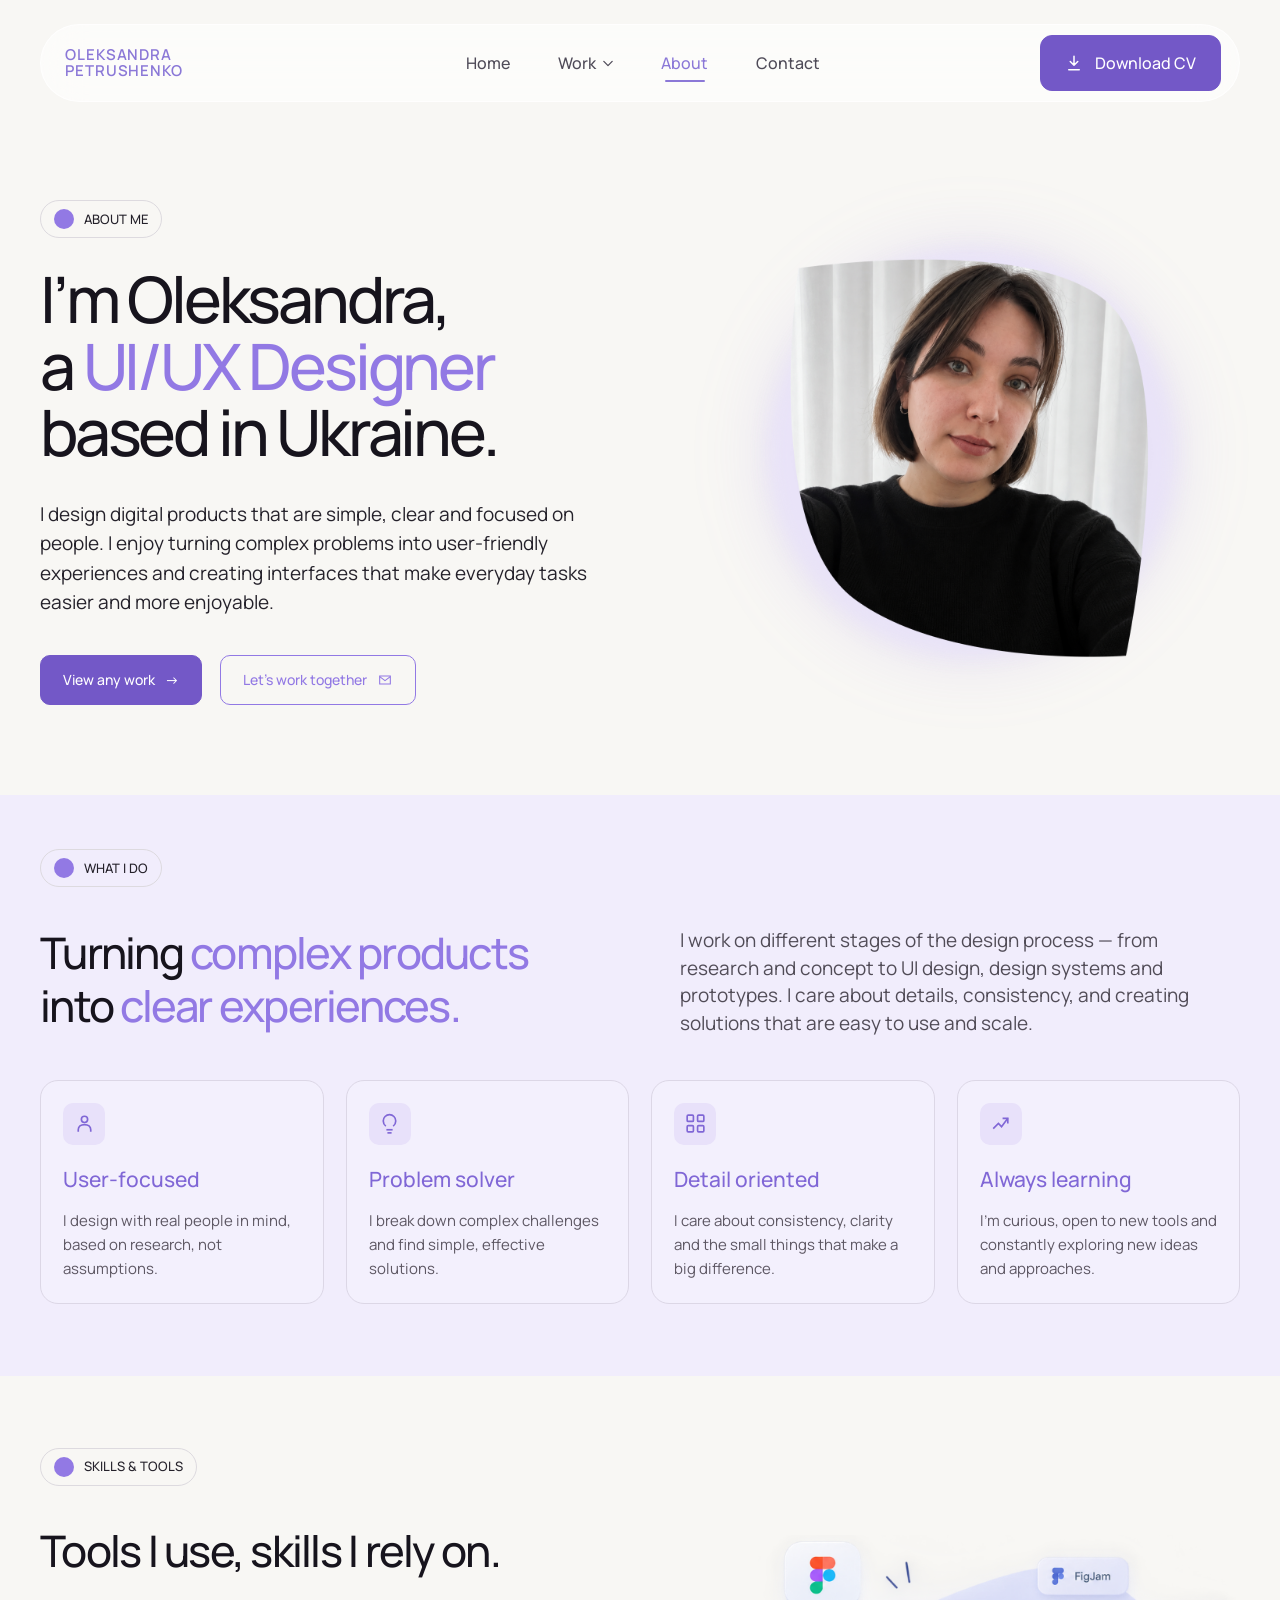
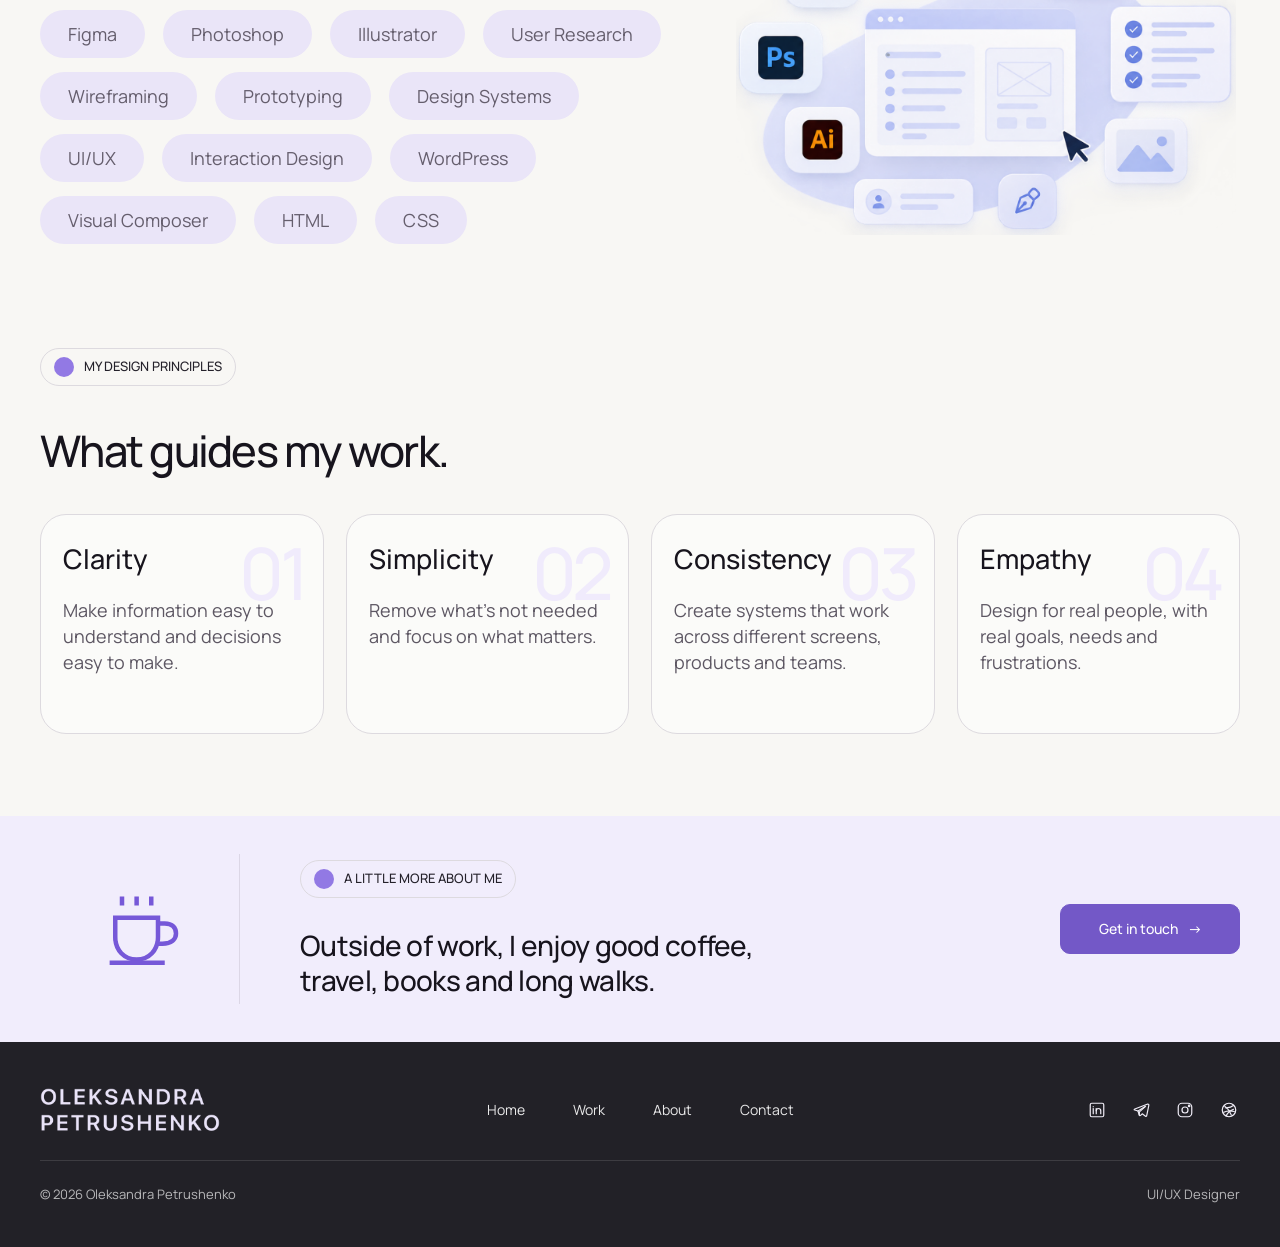
==== commit 60eda17e: "Fix responsive layout and header" ====
--- a/about/index.html
+++ b/about/index.html
@@ -559,91 +559,114 @@
          FOOTER
          ========================================================= -->
 
-    <footer class="op-about-footer">
-
-        <div class="op-about-footer__inner">
-
-            <div class="op-about-footer__top">
-
-                <a href="/">
-
-                    <img decoding="async" class="op-about-footer__logo"
-                         src="/wp-content/uploads/2026/10/logo-1.png" alt="Oleksandra Petrushenko">
+    <footer class="op-footer">
+
+        <div class="op-footer__inner">
+
+            <!-- ===== LOGO ===== -->
+
+            <a class="op-footer__logo" href="/" aria-label="Home">
+                <img decoding="async"
+                     src="/wp-content/uploads/2026/10/logo-1.png"
+                     alt="Oleksandra Petrushenko">
+            </a>
+
+
+            <!-- ===== NAVIGATION ===== -->
+
+            <nav class="op-footer__nav" aria-label="Footer navigation">
+
+                <a href="/">Home</a>
+                <a href="/work/">Work</a>
+                <a href="/about/">About</a>
+                <a href="/contact/">Contact</a>
+
+            </nav>
+
+
+            <!-- ===== SOCIALS ===== -->
+
+            <div class="op-footer__socials">
+
+                <!-- LINKEDIN -->
+
+                <a href="https://www.linkedin.com/in/oleksandra-petrushenko-designer/"
+                   target="_blank"
+                   rel="noopener noreferrer"
+                   aria-label="LinkedIn">
+
+                    <svg viewBox="0 0 24 24" aria-hidden="true">
+                        <rect x="3" y="3" width="18" height="18" rx="2"></rect>
+                        <path d="M7 10v7"></path>
+                        <path d="M7 7.5v.01"></path>
+                        <path d="M11 17v-7"></path>
+                        <path d="M11 13c0-1.7 1.2-3 3-3s3 1.3 3 3v4"></path>
+                    </svg>
 
                 </a>
 
 
-                <nav class="op-about-footer__nav">
-
-                    <a href="/">Home</a>
-                    <a href="/work/">Work</a>
-                    <a href="/about/">About</a>
-                    <a href="/contact/">Contact</a>
-
-                </nav>
-
-
-                <div class="op-about-footer__socials">
-
-                    <a href="https://www.linkedin.com/in/oleksandra-petrushenko-designer/" target="_blank"
-                       rel="noopener noreferrer" aria-label="LinkedIn">
-
-                        <svg viewbox="0 0 24 24" fill="currentColor">
-                            <path d="M6.5 8.5H3.2V19h3.3V8.5ZM4.85 3A1.9 1.9 0 1 0 4.85 6.8 1.9 1.9 0 0 0 4.85 3ZM20.8 13c0-3.2-1.7-4.7-4-4.7-1.8 0-2.7 1-3.1 1.7V8.5h-3.3V19h3.3v-5.2c0-1.4.3-2.7 2-2.7 1.7 0 1.7 1.6 1.7 2.8V19h3.4v-6Z"></path>
-                        </svg>
-
-                    </a>
-
-
-                    <a href="https://t.me/Alexandra24Pe" target="_blank" rel="noopener noreferrer"
-                       aria-label="Telegram">
-
-                        <svg viewbox="0 0 24 24" fill="currentColor">
-                            <path d="M21 4 3.8 10.6c-1.2.5-1.2 1.2-.2 1.5l4.4 1.4 1.7 5.1c.2.7.1 1 .8 1 .5 0 .8-.2 1-.5l2.1-2 4.4 3.2c.8.5 1.4.2 1.6-.8L22.4 6c.3-1.2-.5-1.8-1.4-2Z"></path>
-                        </svg>
-
-                    </a>
-
-
-                    <a href="https://www.instagram.com/alpe_designer" target="_blank" rel="noopener noreferrer"
-                       aria-label="Instagram">
-
-                        <svg viewbox="0 0 24 24" fill="none" stroke="currentColor" stroke-width="1.8">
-
-                            <rect x="3" y="3" width="18" height="18" rx="5"></rect>
-                            <circle cx="12" cy="12" r="4"></circle>
-                            <circle cx="17.5" cy="6.5" r="1" fill="currentColor" stroke="none"></circle>
-
-                        </svg>
-
-                    </a>
-
-
-                    <a href="https://dribbble.com/_al_pe_" target="_blank" rel="noopener noreferrer"
-                       aria-label="Dribbble">
-
-                        <svg viewbox="0 0 24 24" fill="none" stroke="currentColor" stroke-width="1.6">
-
-                            <circle cx="12" cy="12" r="9"></circle>
-                            <path d="M7 5.5c4 4 6 8 7.5 13"></path>
-                            <path d="M4 10c5 .5 10-.5 14-3"></path>
-                            <path d="M6 18c3-4 7-6 14-5"></path>
-
-                        </svg>
-
-                    </a>
-
-                </div>
-
-            </div>
-
-
-            <div class="op-about-footer__bottom">
-
-                <p>© 2026 Oleksandra Petrushenko</p>
-                <p>UI/UX Designer</p>
-
-            </div>
+                <!-- TELEGRAM -->
+
+                <a href="https://t.me/Alexandra24Pe"
+                   target="_blank"
+                   rel="noopener noreferrer"
+                   aria-label="Telegram">
+
+                    <svg viewBox="0 0 24 24" aria-hidden="true">
+                        <path d="M21 4 3.8 10.6c-1.2.5-1.2 1.1-.2 1.4l4.4 1.4 1.7 5.2c.2.6.1.9.8.9.5 0 .8-.2 1-.4l2.1-2 4.4 3.2c.8.4 1.4.2 1.6-.8L22.4 6c.3-1.2-.5-1.8-1.4-2Z"></path>
+                        <path d="m8 13.4 10.1-6.3"></path>
+                        <path d="m9.7 18.6.2-4.1 7.4-6.7"></path>
+                    </svg>
+
+                </a>
+
+
+                <!-- INSTAGRAM -->
+
+                <a href="https://www.instagram.com/alpe_designer"
+                   target="_blank"
+                   rel="noopener noreferrer"
+                   aria-label="Instagram">
+
+                    <svg viewBox="0 0 24 24" aria-hidden="true">
+                        <rect x="3" y="3" width="18" height="18" rx="5"></rect>
+                        <circle cx="12" cy="12" r="4"></circle>
+                        <circle cx="17.5" cy="6.5" r="1"></circle>
+                    </svg>
+
+                </a>
+
+
+                <!-- DRIBBBLE -->
+
+                <a href="https://dribbble.com/_al_pe_"
+                   target="_blank"
+                   rel="noopener noreferrer"
+                   aria-label="Dribbble">
+
+                    <svg viewBox="0 0 24 24" aria-hidden="true">
+                        <circle cx="12" cy="12" r="9"></circle>
+                        <path d="M6 6.5c4 3 7 7 9 12"></path>
+                        <path d="M5 15c4-2 9-2.5 14-1"></path>
+                        <path d="M8 20c2-4 5-7 10-9"></path>
+                        <path d="M7 9c4 .3 8-.5 11-3"></path>
+                    </svg>
+
+                </a>
+
+            </div>
+
+        </div>
+
+
+        <!-- ===== BOTTOM ===== -->
+
+        <div class="op-footer__bottom">
+
+            <p>© 2026 Oleksandra Petrushenko</p>
+
+            <p>UI/UX Designer</p>
 
         </div>
 
--- a/css/style.css
+++ b/css/style.css
@@ -419,17 +419,6 @@
     outline-offset: 3px;
 }
 
-
-/* =========================================================
-   MOBILE ELEMENTS — HIDDEN ON DESKTOP
-   ========================================================= */
-
-.op-menu-toggle,
-.op-mobile-menu {
-    display: none;
-}
-
-
 /* =========================================================
    HEADER — TABLET / MOBILE
    ========================================================= */
@@ -467,285 +456,279 @@
         flex-shrink: 0;
     }
 
-
-    /* BURGER */
     .op-menu-toggle {
-        position: relative;
-        z-index: 20;
-
         display: flex;
-        flex-direction: column;
-        align-items: center;
-        justify-content: center;
-
-        width: 44px;
-        height: 44px;
-
-        flex: 0 0 44px;
-
-        gap: 6px;
-
-        margin: 0;
-        padding: 0;
-
-        border: 0;
-        border-radius: 50%;
-
-        background: #8b78d7;
-
-        cursor: pointer;
-
-        appearance: none;
-        -webkit-appearance: none;
-    }
-
-    .op-menu-toggle span {
-        display: block;
-
-        width: 19px;
-        height: 2px;
-
-        flex: 0 0 2px;
-
-        margin: 0;
-        padding: 0;
-
-        border-radius: 10px;
-
-        background: #ffffff;
-
-        transition: transform 0.25s ease,
-        opacity 0.25s ease,
-        background-color 0.25s ease;
-    }
-
-
-    /* BURGER → X */
-    .op-header.is-menu-open .op-menu-toggle {
-        background: transparent;
-    }
-
-    .op-header.is-menu-open .op-menu-toggle span {
-        background: #8067d6;
-    }
-
-    .op-header.is-menu-open .op-menu-toggle span:first-child {
-        transform: translateY(4px) rotate(45deg);
-    }
-
-    .op-header.is-menu-open .op-menu-toggle span:last-child {
-        transform: translateY(-4px) rotate(-45deg);
-    }
-
-
-    /* FULLSCREEN MOBILE MENU */
-    .op-mobile-menu {
-        position: fixed;
-
-        top: 0;
-        left: 0;
-        z-index: 10;
-
-        width: 100%;
-        height: 100vh;
-        height: 100dvh;
-
-        padding: 120px 40px 54px;
-
+    }
+}
+
+
+/* BURGER */
+.op-menu-toggle {
+    position: relative;
+    z-index: 20;
+
+    display: none;
+    flex-direction: column;
+    align-items: center;
+    justify-content: center;
+
+    width: 44px;
+    height: 44px;
+
+    flex: 0 0 44px;
+
+    gap: 6px;
+
+    margin: 0;
+    padding: 0;
+
+    border: 0;
+    border-radius: 50%;
+
+    background: #8b78d7;
+
+    cursor: pointer;
+
+    appearance: none;
+    -webkit-appearance: none;
+}
+
+@media (max-width: 900px) {
+    .op-menu-toggle {
         display: flex;
-        flex-direction: column;
-        align-items: center;
-        justify-content: space-between;
-
-        overflow-y: auto;
-
-        border: 0;
-        border-radius: 0;
-
-        background: #f8f7f4;
-
-        backdrop-filter: none;
-        -webkit-backdrop-filter: none;
-
-        box-shadow: none;
-
-        opacity: 0;
-        visibility: hidden;
-
-        pointer-events: none;
-
-        transform: none;
-
-        transition: opacity 0.25s ease,
-        visibility 0.25s ease;
-    }
-
-    .op-header.is-menu-open .op-mobile-menu {
-        opacity: 1;
-        visibility: visible;
-
-        pointer-events: auto;
-    }
-
-
-    /* MOBILE NAVIGATION */
-    .op-mobile-nav {
-        width: 100%;
-        max-width: 420px;
-
-        display: flex;
-        flex-direction: column;
-        align-items: center;
-
-        gap: 0;
-    }
-
-    .op-mobile-nav a {
-        position: relative;
-
-        width: auto;
-        min-height: 0;
-
-        margin: 0 0 24px;
-        padding: 0 0 8px;
-
-        display: inline-flex;
-        align-items: center;
-        justify-content: center;
-
-        border: 0;
-
-        color: #24212a;
-
-        font-family: "Manrope", sans-serif;
-        font-size: 22px;
-        font-weight: 500;
-        line-height: 1;
-
-        text-align: center;
-        text-decoration: none;
-    }
-
-    .op-mobile-nav a:last-child {
-        margin-bottom: 0;
-    }
-
-    .op-mobile-nav a:first-child {
-        border-top: 0;
-    }
-
-    .op-mobile-nav a span {
-        display: none;
-    }
-
-    .op-mobile-nav__active {
-        color: #24212a !important;
-    }
-
-    .op-mobile-nav__active::after {
-        content: "";
-
-        position: absolute;
-
-        left: 50%;
-        bottom: 0;
-
-        width: 40px;
-        height: 2px;
-
-        border-radius: 999px;
-
-        background: #8067d6;
-
-        transform: translateX(-50%);
-    }
-
-    /* MOBILE DOWNLOAD CV */
-    .op-mobile-cv {
-        width: auto;
-        min-width: 230px;
-        min-height: 58px;
-
-        margin-top: 0;
-        padding: 0 28px;
-
-        display: inline-flex;
-        align-items: center;
-        justify-content: center;
-
-        gap: 14px;
-
-        border: 1px solid #9279e4;
-        border-radius: 12px;
-
-        background: #9279e4;
-        color: #ffffff;
-
-        font-family: "Manrope", sans-serif;
-        font-size: 18px;
-        font-weight: 500;
-        line-height: 1;
-
-        text-decoration: none;
-
-        transition: background-color 0.18s ease,
-        border-color 0.18s ease,
-        color 0.18s ease,
-        transform 0.18s ease;
-    }
-
-    .op-mobile-cv svg {
-        display: block;
-
-        width: 20px;
-        height: 20px;
-
-        flex: 0 0 20px;
-    }
-
-    .op-mobile-cv:hover {
-        background: #8b70df;
-        border-color: #8b70df;
-        color: #ffffff;
-
-        transform: translateY(-1px);
-    }
-
-    .op-mobile-cv:active {
-        background: #7c5fd2;
-        border-color: #7c5fd2;
-        color: #ffffff;
-
-        transform: translateY(0);
-    }
-
-    .op-mobile-cv:focus-visible {
-        outline: 3px solid rgba(146, 121, 228, 0.28);
-        outline-offset: 3px;
-    }
-
-
-    /* BOTTOM PURPLE LINE */
-    .op-mobile-menu::after {
-        content: "";
-
-        position: absolute;
-
-        left: 40px;
-        right: 40px;
-        bottom: 36px;
-
-        height: 3px;
-
-        background: #8067d6;
-    }
-}
-
+    }
+}
+
+.op-menu-toggle span {
+    display: block;
+
+    width: 19px;
+    height: 2px;
+
+    flex: 0 0 2px;
+
+    margin: 0;
+    padding: 0;
+
+    border-radius: 10px;
+
+    background: #ffffff;
+
+    transition: transform 0.25s ease,
+    opacity 0.25s ease,
+    background-color 0.25s ease;
+}
+
+
+/* BURGER → X */
+.op-header.is-menu-open .op-menu-toggle {
+    background: transparent;
+}
+
+.op-header.is-menu-open .op-menu-toggle span {
+    background: #8067d6;
+}
+
+.op-header.is-menu-open .op-menu-toggle span:first-child {
+    transform: translateY(4px) rotate(45deg);
+}
+
+.op-header.is-menu-open .op-menu-toggle span:last-child {
+    transform: translateY(-4px) rotate(-45deg);
+}
+
+
+/* FULLSCREEN MOBILE MENU */
+.op-mobile-menu {
+    position: fixed;
+
+    top: 0;
+    left: 0;
+    z-index: 10;
+
+    width: 100%;
+    height: 100vh;
+    height: 100dvh;
+
+    padding: 120px 40px 40px;
+
+    display: flex;
+    flex-direction: column;
+    align-items: center;
+    justify-content: flex-start;
+
+    gap: 40px;
+
+    overflow-y: auto;
+
+    border: 0;
+    border-radius: 0;
+
+    background: #f8f7f4;
+
+    backdrop-filter: none;
+    -webkit-backdrop-filter: none;
+
+    box-shadow: none;
+
+    opacity: 0;
+    visibility: hidden;
+
+    pointer-events: none;
+
+    transform: none;
+
+    transition: opacity 0.25s ease,
+    visibility 0.25s ease;
+}
+
+.op-header.is-menu-open .op-mobile-menu {
+    opacity: 1;
+    visibility: visible;
+
+    pointer-events: auto;
+}
+
+
+/* MOBILE NAVIGATION */
+.op-mobile-nav {
+    width: 100%;
+    max-width: 420px;
+
+    display: flex;
+    flex-direction: column;
+    align-items: center;
+
+    gap: 0;
+}
+
+.op-mobile-nav a {
+    position: relative;
+
+    width: auto;
+    min-height: 0;
+
+    margin: 0 0 24px;
+    padding: 0 0 8px;
+
+    display: inline-flex;
+    align-items: center;
+    justify-content: center;
+
+    border: 0;
+
+    color: #24212a;
+
+    font-family: "Manrope", sans-serif;
+    font-size: 22px;
+    font-weight: 500;
+    line-height: 1;
+
+    text-align: center;
+    text-decoration: none;
+}
+
+.op-mobile-nav a:last-child {
+    margin-bottom: 0;
+}
+
+.op-mobile-nav a:first-child {
+    border-top: 0;
+}
+
+.op-mobile-nav a span {
+    display: none;
+}
+
+.op-mobile-nav__active {
+    color: #24212a !important;
+}
+
+.op-mobile-nav__active::after {
+    content: "";
+
+    position: absolute;
+
+    left: 50%;
+    bottom: 0;
+
+    width: 40px;
+    height: 2px;
+
+    border-radius: 999px;
+
+    background: #8067d6;
+
+    transform: translateX(-50%);
+}
+
+/* MOBILE DOWNLOAD CV */
+.op-mobile-cv {
+    width: auto;
+    min-width: 230px;
+    min-height: 58px;
+
+    margin-top: 0;
+    padding: 0 28px;
+
+    display: inline-flex;
+    align-items: center;
+    justify-content: center;
+
+    gap: 14px;
+
+    border: 1px solid #9279e4;
+    border-radius: 12px;
+
+    background: #9279e4;
+    color: #ffffff;
+
+    font-family: "Manrope", sans-serif;
+    font-size: 18px;
+    font-weight: 500;
+    line-height: 1;
+
+    text-decoration: none;
+
+    transition: background-color 0.18s ease,
+    border-color 0.18s ease,
+    color 0.18s ease,
+    transform 0.18s ease;
+}
+
+.op-mobile-cv svg {
+    display: block;
+
+    width: 20px;
+    height: 20px;
+
+    flex: 0 0 20px;
+}
+
+.op-mobile-cv:hover {
+    background: #8b70df;
+    border-color: #8b70df;
+    color: #ffffff;
+
+    transform: translateY(-1px);
+}
+
+.op-mobile-cv:active {
+    background: #7c5fd2;
+    border-color: #7c5fd2;
+    color: #ffffff;
+
+    transform: translateY(0);
+}
+
+.op-mobile-cv:focus-visible {
+    outline: 3px solid rgba(146, 121, 228, 0.28);
+    outline-offset: 3px;
+}
 
 /* =========================================================
    HEADER — SMALL MOBILE
    ========================================================= */
-
 @media (max-width: 520px) {
 
     .op-header {
@@ -769,6 +752,7 @@
     .op-menu-toggle {
         width: 42px;
         height: 42px;
+        display: flex;
 
         flex: 0 0 42px;
     }
@@ -806,11 +790,13 @@
     }
 
     .op-mobile-cv {
-        width: auto;
-        min-width: 210px;
-        min-height: 56px;
-
-        padding: 0 24px;
+        width: 100%;
+        max-width: 420px;
+        min-width: 0;
+        min-height: 58px;
+
+        margin-top: 0;
+        padding: 0 28px;
 
         font-size: 16px;
         font-weight: 500;
@@ -826,7 +812,6 @@
 /* =========================================================
    HOME — HERO
    ========================================================= */
-
 .op-hero {
     position: relative;
 
@@ -863,7 +848,6 @@
 /* =========================================================
    HOME — HERO LABEL
    ========================================================= */
-
 .op-hero__label {
     display: inline-flex;
     align-items: center;
@@ -903,7 +887,6 @@
 /* =========================================================
    HOME — HERO TITLE
    ========================================================= */
-
 .op-hero__title {
     margin: 0;
 
@@ -926,7 +909,6 @@
 /* =========================================================
    HOME — HERO DESCRIPTION
    ========================================================= */
-
 .op-hero__text {
     max-width: 570px;
 
@@ -945,7 +927,6 @@
 /* =========================================================
    HOME — HERO ACTIONS
    ========================================================= */
-
 .op-hero__actions {
     display: flex;
     align-items: center;
@@ -984,7 +965,6 @@
 
 
 /* PRIMARY */
-
 .op-hero__primary {
     border: 1px solid #7358c7;
 
@@ -1009,7 +989,6 @@
 }
 
 /* SECONDARY */
-
 .op-hero__secondary,
 .op-about__button {
     border: 1px solid #9279e4;
@@ -1067,7 +1046,6 @@
 /* =========================================================
    HOME — HERO ILLUSTRATION
    ========================================================= */
-
 .op-hero__visual {
     position: absolute;
 
@@ -1100,7 +1078,6 @@
 /* =========================================================
    HOME — HERO TABLET
    ========================================================= */
-
 @media (max-width: 900px) {
 
     .op-hero {
@@ -1150,7 +1127,6 @@
 /* =========================================================
    HOME — HERO MOBILE
    ========================================================= */
-
 @media (max-width: 700px) {
 
     .op-hero {
@@ -1296,7 +1272,6 @@
 /* =========================================================
    HOME — WHAT I DO
    ========================================================= */
-
 .op-services {
     width: 100%;
 
@@ -1328,7 +1303,6 @@
 /* =========================================================
    SERVICES GRID
    ========================================================= */
-
 .op-services__grid {
     display: grid;
     grid-template-columns: repeat(3, 1fr);
@@ -1340,7 +1314,6 @@
 /* =========================================================
    SERVICE CARD
    ========================================================= */
-
 .op-service-card {
     position: relative;
 
@@ -1432,7 +1405,6 @@
 /* =========================================================
    WHAT I DO — TABLET
    ========================================================= */
-
 @media (max-width: 900px) {
 
     .op-services {
@@ -1452,7 +1424,6 @@
 /* =========================================================
    WHAT I DO — MOBILE
    ========================================================= */
-
 @media (max-width: 520px) {
 
     .op-services {
@@ -1484,7 +1455,6 @@
 /* =========================================================
    HOME — SELECTED WORK
    ========================================================= */
-
 .op-work {
     width: 100%;
 
@@ -1506,7 +1476,6 @@
 /* =========================================================
    SELECTED WORK — LABEL
    ========================================================= */
-
 .op-work__label {
     display: inline-flex;
     align-items: center;
@@ -1542,7 +1511,6 @@
 /* =========================================================
    SELECTED WORK — HEADER
    ========================================================= */
-
 .op-work__header {
     display: flex;
     align-items: center;
@@ -1576,7 +1544,6 @@
 /* =========================================================
    VIEW ALL PROJECTS
    ========================================================= */
-
 .op-work__all {
     display: inline-flex;
     align-items: center;
@@ -1612,7 +1579,6 @@
 /* =========================================================
    SELECTED WORK — PROJECT GRID
    ========================================================= */
-
 .op-work__grid {
     display: grid;
 
@@ -1625,7 +1591,6 @@
 /* =========================================================
    PROJECT CARD
    ========================================================= */
-
 .op-project-card {
     min-width: 0;
 
@@ -1642,7 +1607,6 @@
 
 
 /* IMAGE */
-
 .op-project-card__image-wrap {
     width: 100%;
 
@@ -1670,7 +1634,6 @@
 
 
 /* CONTENT */
-
 .op-project-card__content {
     flex: 1;
 
@@ -1713,7 +1676,6 @@
 
 
 /* TAGS */
-
 .op-project-card__tags {
     display: flex;
     flex-wrap: wrap;
@@ -1745,7 +1707,6 @@
 
 
 /* VIEW CASE BUTTON */
-
 .op-project-card__button {
     width: 100%;
     min-height: 38px;
@@ -1787,7 +1748,6 @@
 /* =========================================================
    SELECTED WORK — TABLET
    ========================================================= */
-
 @media (max-width: 900px) {
 
     .op-work {
@@ -1807,7 +1767,6 @@
 /* =========================================================
    SELECTED WORK — MOBILE
    ========================================================= */
-
 @media (max-width: 600px) {
 
     .op-work {
@@ -1851,7 +1810,6 @@
 /* =========================================================
    HOME — ABOUT ME
    ========================================================= */
-
 .op-about {
     width: 100%;
 
@@ -1873,7 +1831,6 @@
 /* =========================================================
    ABOUT — LABEL
    ========================================================= */
-
 .op-about__label {
     display: inline-flex;
     align-items: center;
@@ -1911,7 +1868,6 @@
 /* =========================================================
    ABOUT — TOP
    ========================================================= */
-
 .op-about__top {
     position: relative;
 
@@ -1933,7 +1889,6 @@
 /* =========================================================
    ABOUT — TITLE
    ========================================================= */
-
 .op-about__title {
     margin: 0;
 
@@ -1955,7 +1910,6 @@
 /* =========================================================
    ABOUT — INTRO
    ========================================================= */
-
 .op-about__intro {
     max-width: 720px;
 
@@ -1972,7 +1926,6 @@
 /* =========================================================
    ABOUT — PHOTO
    ========================================================= */
-
 .op-about__photo-wrap {
     width: 300px;
     height: 300px;
@@ -2000,7 +1953,6 @@
 /* =========================================================
    ABOUT — TRAITS
    ========================================================= */
-
 .op-about__traits {
     display: grid;
     grid-template-columns: repeat(3, minmax(0, 1fr));
@@ -2072,7 +2024,6 @@
 /* =========================================================
    ABOUT — TABLET
    ========================================================= */
-
 @media (max-width: 1000px) {
 
     .op-about__top {
@@ -2104,7 +2055,6 @@
 /* =========================================================
    ABOUT — MOBILE
    ========================================================= */
-
 @media (max-width: 700px) {
 
     .op-about {
@@ -2159,7 +2109,6 @@
 /* =========================================================
    HOME — CTA
    ========================================================= */
-
 .op-cta {
     width: 100%;
 
@@ -2190,7 +2139,6 @@
 /* =========================================================
    CTA — TITLE
    ========================================================= */
-
 .op-cta__title {
     margin: 0;
 
@@ -2210,7 +2158,6 @@
 /* =========================================================
    CTA — TEXT
    ========================================================= */
-
 .op-cta__text {
     margin: 0;
 
@@ -2225,7 +2172,6 @@
 /* =========================================================
    CTA — BUTTON
    ========================================================= */
-
 .op-cta__button {
     min-width: 180px;
     min-height: 48px;
@@ -2279,7 +2225,6 @@
 /* =========================================================
    CTA — TABLET
    ========================================================= */
-
 @media (max-width: 900px) {
 
     .op-cta {
@@ -2303,7 +2248,6 @@
 /* =========================================================
    CTA — MOBILE
    ========================================================= */
-
 @media (max-width: 600px) {
 
     .op-cta {
@@ -2337,7 +2281,6 @@
 /* =========================================================
    FOOTER
    ========================================================= */
-
 .op-footer {
     width: 100%;
 
@@ -2367,7 +2310,6 @@
 /* =========================================================
    FOOTER — LOGO
    ========================================================= */
-
 .op-footer__logo {
     justify-self: start;
 
@@ -2390,7 +2332,6 @@
 /* =========================================================
    FOOTER — NAVIGATION
    ========================================================= */
-
 .op-footer__nav {
     justify-self: center;
 
@@ -2419,7 +2360,6 @@
 /* =========================================================
    FOOTER — SOCIALS
    ========================================================= */
-
 .op-footer__socials {
     justify-self: end;
 
@@ -2469,7 +2409,6 @@
 /* =========================================================
    FOOTER — BOTTOM
    ========================================================= */
-
 .op-footer__bottom {
     width: 100%;
     max-width: 1280px;
@@ -2501,7 +2440,6 @@
 /* =========================================================
    FOOTER — TABLET
    ========================================================= */
-
 @media (max-width: 900px) {
 
     .op-footer {
@@ -2530,7 +2468,6 @@
 /* =========================================================
    FOOTER — MOBILE
    ========================================================= */
-
 @media (max-width: 600px) {
 
     .op-footer {
@@ -2584,7 +2521,6 @@
 /* =========================================================
    WORK PAGE — HERO
    ========================================================= */
-
 .op-work-hero {
     position: relative;
 
@@ -2621,7 +2557,6 @@
 /* =========================================================
    WORK HERO — LABEL
    ========================================================= */
-
 .op-work-hero__label {
     display: inline-flex;
     align-items: center;
@@ -2660,7 +2595,6 @@
 /* =========================================================
    WORK HERO — TITLE
    ========================================================= */
-
 .op-work-hero__title {
     margin: 0;
 
@@ -2680,7 +2614,6 @@
 /* =========================================================
    WORK HERO — TEXT
    ========================================================= */
-
 .op-work-hero__text {
     max-width: 620px;
 
@@ -2697,7 +2630,6 @@
 /* =========================================================
    WORK HERO — VISUAL
    ========================================================= */
-
 .op-work-hero__visual {
     position: absolute;
 
@@ -2773,7 +2705,6 @@
 /* =========================================================
    WORK PAGE — PROJECT
    ========================================================= */
-
 .op-work-project {
     width: 100%;
 
@@ -2811,7 +2742,6 @@
 /* =========================================================
    PROJECT NUMBER
    ========================================================= */
-
 .op-work-project__number {
     position: absolute;
 
@@ -2836,7 +2766,6 @@
 /* =========================================================
    PROJECT TITLE
    ========================================================= */
-
 .op-work-project__title {
     margin: 0;
 
@@ -2852,7 +2781,6 @@
 /* =========================================================
    PROJECT SUBTITLE
    ========================================================= */
-
 .op-work-project__subtitle {
     margin: 24px 0 0;
 
@@ -2867,7 +2795,6 @@
 /* =========================================================
    PROJECT DESCRIPTION
    ========================================================= */
-
 .op-work-project__description {
     max-width: 560px;
 
@@ -2884,7 +2811,6 @@
 /* =========================================================
    PROJECT TAGS
    ========================================================= */
-
 .op-work-project__tags {
     display: flex;
     flex-wrap: wrap;
@@ -2932,7 +2858,6 @@
 /* =========================================================
    PROJECT BUTTON
    ========================================================= */
-
 .op-work-project__button {
     display: inline-flex;
     align-items: center;
@@ -2980,7 +2905,6 @@
 /* =========================================================
    PROJECT IMAGE
    ========================================================= */
-
 .op-work-project__visual {
     width: 100%;
     max-width: 570px;
@@ -3004,7 +2928,6 @@
 /* =========================================================
    WORK PROJECT — DARK
    ========================================================= */
-
 .op-work-project--dark {
     background: #222127;
 }
@@ -3028,7 +2951,6 @@
 /* =========================================================
    WORK PROJECT — REVERSE
    ========================================================= */
-
 .op-work-project--reverse .op-work-project__content {
     order: 1;
 }
@@ -3041,7 +2963,6 @@
 /* =========================================================
    WORK PAGE — TABLET
    ========================================================= */
-
 @media (max-width: 1000px) {
 
     .op-work-hero {
@@ -3050,16 +2971,42 @@
 
     .op-work-hero__inner {
         min-height: auto;
+
+        display: flex;
+        flex-direction: column;
+
+        gap: 48px;
     }
 
     .op-work-hero__content {
-        width: 65%;
+        width: 100%;
+        max-width: 720px;
     }
 
     .op-work-hero__visual {
-        right: -320px;
-
-        max-width: 1500px;
+        position: relative;
+
+        top: auto;
+        right: auto;
+        left: auto;
+
+        width: 100%;
+        max-width: none;
+
+        margin: 0;
+
+        transform: none;
+
+        display: flex;
+        align-items: center;
+        justify-content: center;
+    }
+
+    .op-work-hero__visual img,
+    .op-work-hero__image {
+        width: 100%;
+        max-width: 760px;
+        height: auto;
     }
 
     .op-work-project {
@@ -3077,7 +3024,6 @@
 /* =========================================================
    WORK PAGE — MOBILE
    ========================================================= */
-
 @media (max-width: 700px) {
 
     .op-work-hero {
@@ -3813,101 +3759,6 @@
     min-width: 180px;
 }
 
-
-/* =========================================================
-   ABOUT — FOOTER
-   ========================================================= */
-.op-about-page .op-about-footer {
-    width: 100%;
-    padding: 48px 40px 28px;
-
-    background: #24212A;
-    color: #FFFFFF;
-}
-
-.op-about-page .op-about-footer__inner {
-    width: 100%;
-    max-width: 1280px;
-    margin: 0 auto;
-}
-
-.op-about-page .op-about-footer__top {
-    display: grid;
-    grid-template-columns: 1fr auto 1fr;
-
-    gap: 40px;
-    align-items: center;
-}
-
-.op-about-page .op-about-footer__logo {
-    display: block;
-
-    width: 150px;
-    height: auto;
-}
-
-.op-about-page .op-about-footer__nav {
-    display: flex;
-    gap: 42px;
-}
-
-.op-about-page .op-about-footer__nav a,
-.op-about-page .op-about-footer__socials a {
-    color: rgba(255, 255, 255, .75);
-
-    font-size: 13px;
-    text-decoration: none;
-
-    transition: color .18s ease;
-}
-
-.op-about-page .op-about-footer__nav a:hover,
-.op-about-page .op-about-footer__socials a:hover {
-    color: #FFFFFF;
-}
-
-.op-about-page .op-about-footer__socials {
-    justify-self: end;
-
-    display: flex;
-    gap: 20px;
-}
-
-.op-about-page .op-about-footer__socials a {
-    width: 25px;
-    height: 25px;
-
-    display: flex;
-    align-items: center;
-    justify-content: center;
-}
-
-.op-about-page .op-about-footer__socials svg {
-    display: block;
-
-    width: 17px;
-    height: 17px;
-}
-
-.op-about-page .op-about-footer__bottom {
-    margin-top: 34px;
-    padding-top: 22px;
-
-    display: flex;
-    justify-content: space-between;
-
-    border-top: 1px solid rgba(255, 255, 255, .12);
-}
-
-.op-about-page .op-about-footer__bottom p {
-    margin: 0;
-
-    color: rgba(255, 255, 255, .45);
-
-    font-size: 12px;
-}
-
-
 /* =========================================================
    ABOUT — TABLET
    ========================================================= */
@@ -3946,6 +3797,26 @@
         gap: 18px;
     }
 
+    .op-about-page .op-about-hero__visual {
+        width: 100%;
+        display: flex;
+        justify-content: center;
+    }
+
+    .op-about-page .op-about-hero__visual img {
+        margin: 0 auto;
+    }
+
+    .op-about-page .op-about-skills__visual {
+        width: 100%;
+        display: flex;
+        justify-content: center;
+    }
+
+    .op-about-page .op-about-skills__visual img {
+        margin: 0 auto;
+    }
+
 
     /* SKILLS */
     .op-about-page .op-about-skills {
@@ -3989,21 +3860,6 @@
 
     .op-about-page .op-about-more__button {
         grid-column: 2;
-        justify-self: start;
-    }
-
-
-    /* FOOTER */
-    .op-about-page .op-about-footer {
-        padding: 48px 24px 26px;
-    }
-
-    .op-about-page .op-about-footer__top {
-        grid-template-columns: 1fr;
-        gap: 30px;
-    }
-
-    .op-about-page .op-about-footer__socials {
         justify-self: start;
     }
 }
@@ -4217,28 +4073,6 @@
 
         font-size: 16px;
     }
-
-
-    /* FOOTER */
-    .op-about-page .op-about-footer {
-        padding: 42px 20px 24px;
-    }
-
-    .op-about-page .op-about-footer__logo {
-        width: 130px;
-    }
-
-    .op-about-page .op-about-footer__nav {
-        display: grid;
-        grid-template-columns: repeat(2, 1fr);
-
-        gap: 18px 38px;
-    }
-
-    .op-about-page .op-about-footer__bottom {
-        flex-direction: column;
-        gap: 8px;
-    }
 }
 
 /* =========================================================
@@ -4253,7 +4087,6 @@
 /* =========================================================
    CONTACT — COMMON LABEL
    ========================================================= */
-
 .op-section-label {
     width: fit-content;
     max-width: max-content;
@@ -4751,9 +4584,16 @@
     }
 
     .op-contact .op-contact-bottom__map {
+        width: 100%;
+
         margin-top: 45px;
 
-        justify-content: flex-start;
+        display: flex;
+        justify-content: center;
+    }
+
+    .op-contact .op-contact-bottom__map img {
+        margin: 0 auto;
     }
 
     .op-contact .op-contact-bottom__drawing {
@@ -4938,7 +4778,6 @@
 /* =========================================================
    TAXAGENT — STORY VISUAL
    ========================================================= */
-
 .op-case--taxagent .op-case__story-visual {
     width: 100%;
 
@@ -6116,7 +5955,6 @@
 /* =========================================================
    AI CHAT — PROJECT-SPECIFIC
    ========================================================= */
-
 /* =========================================================
    AI CHAT — STORY
    ========================================================= */
@@ -6570,7 +6408,6 @@
 /* =========================================================
    WORK PAGE — TABLET
    ========================================================= */
-
 @media (max-width: 900px) {
 
     .op-other-projects {
@@ -6595,7 +6432,6 @@
 /* =========================================================
    WORK PAGE — MOBILE
    ========================================================= */
-
 @media (max-width: 700px) {
 
     .op-other-projects {
@@ -6685,7 +6521,6 @@
 /* =========================================================
    ACCESSIBILITY — PRIMARY BUTTON COLORS
    ========================================================= */
-
 .op-cv,
 .op-mobile-cv,
 .op-hero__primary,
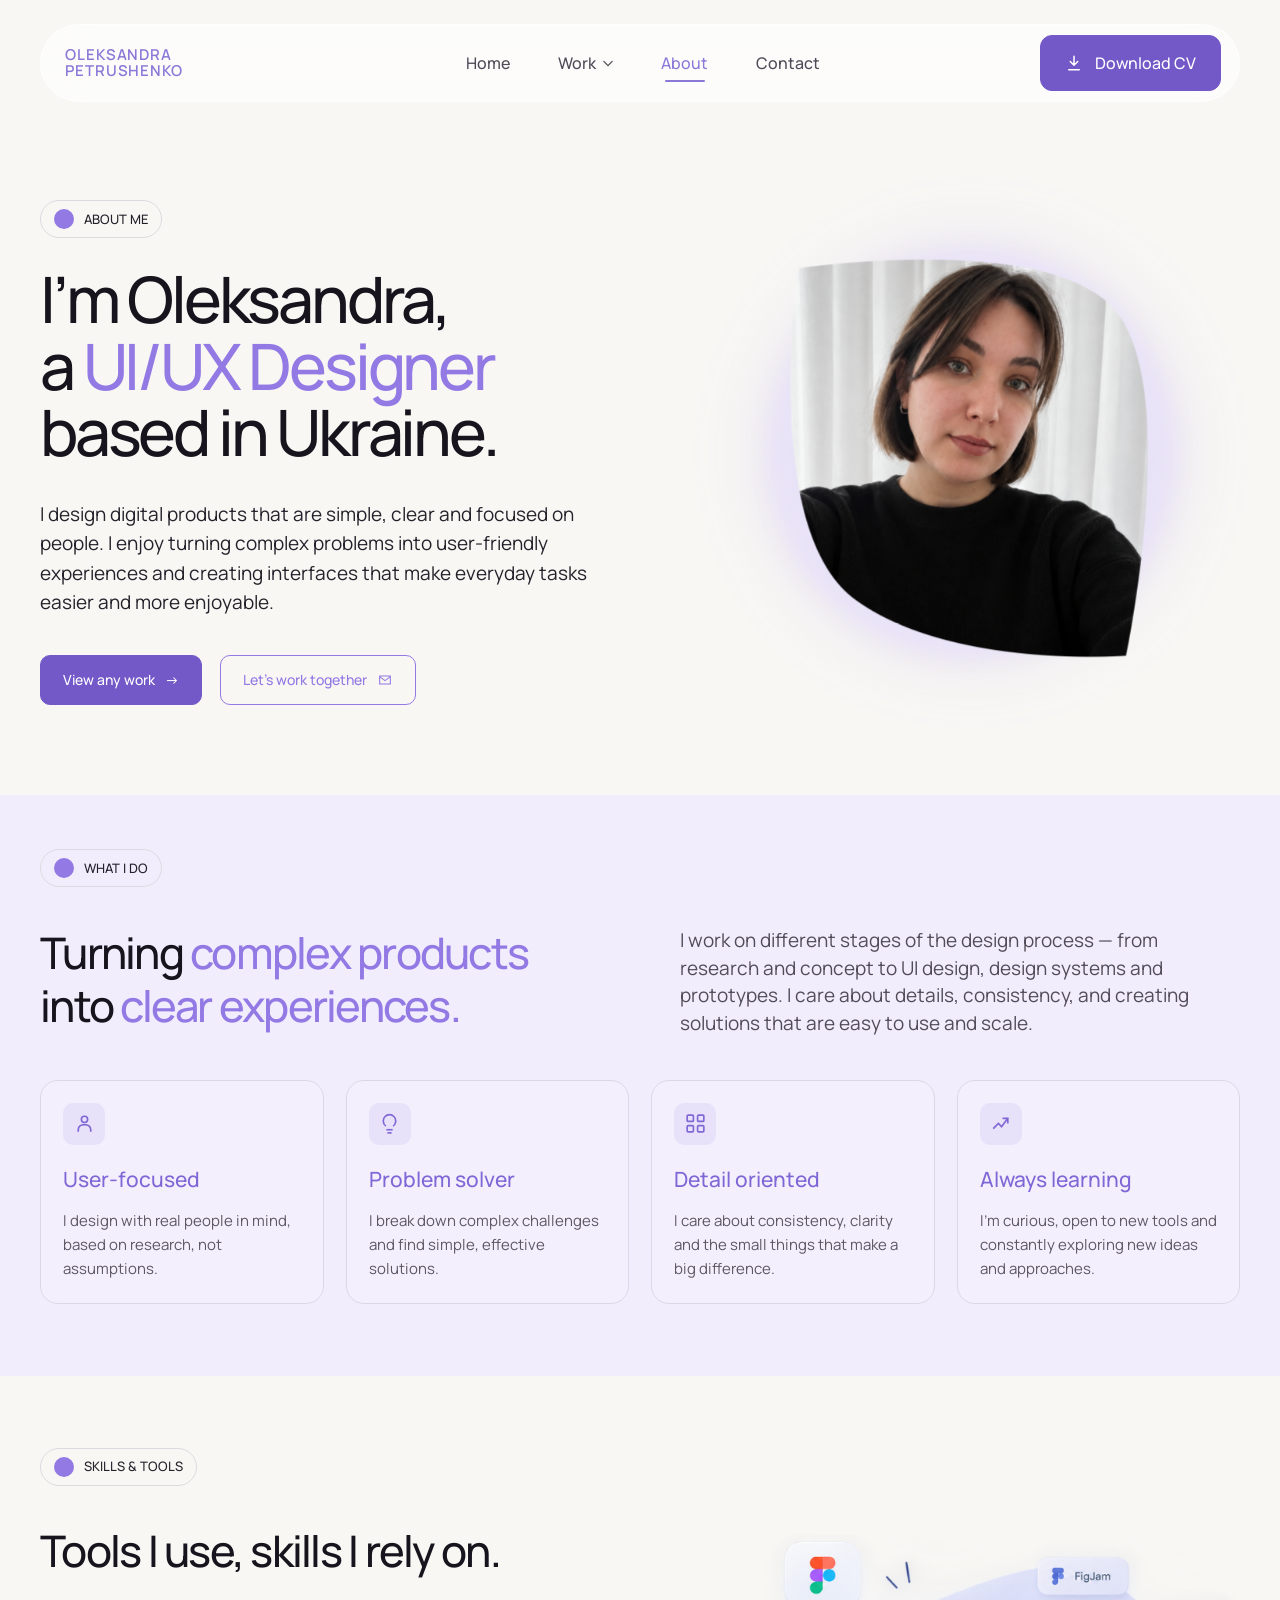
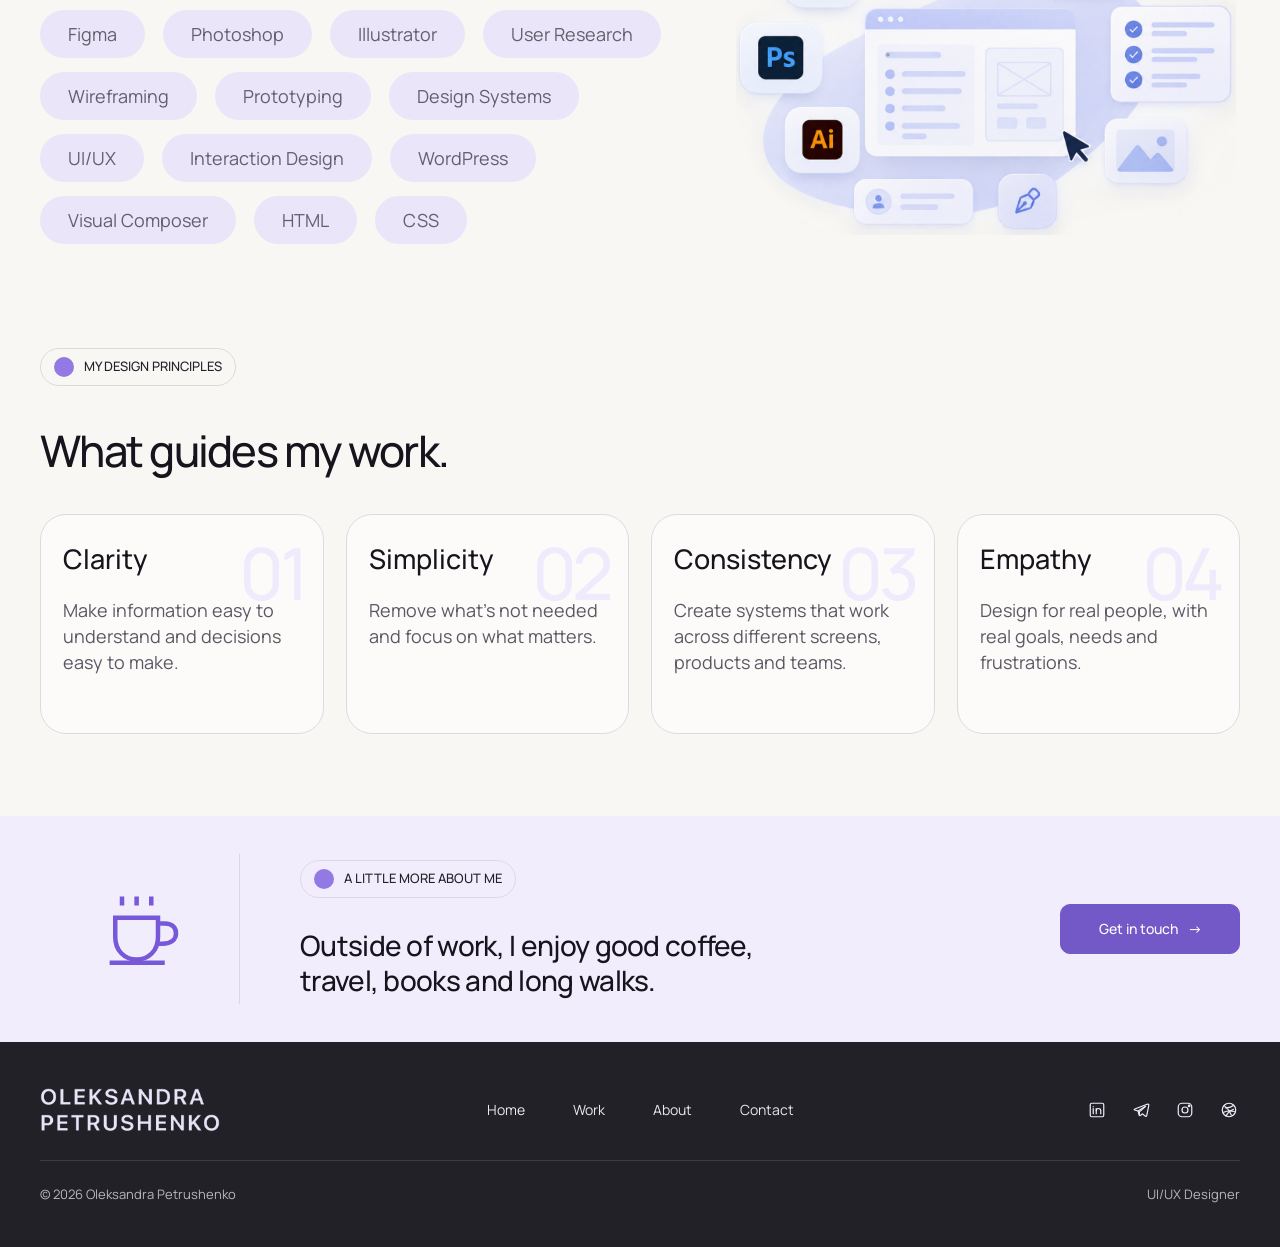
==== commit 6bd6f3e4: "Add Cloudflare Web Analytics tracking" ====
--- a/about/index.html
+++ b/about/index.html
@@ -676,5 +676,13 @@
 
 <script src="/js/main.js"></script>
 
+<!-- Cloudflare Web Analytics -->
+<script
+        type="module"
+        src="https://static.cloudflareinsights.com/beacon.min.js"
+        data-cf-beacon='{"token":"5943d422c7884ce194f5fe70c7620913"}'>
+</script>
+<!-- End Cloudflare Web Analytics -->
+
 </body>
 </html>
--- a/css/style.css
+++ b/css/style.css
@@ -1,6522 +1,11 @@
-/* =========================================================
-   BASE
-   ========================================================= */
-
-@font-face {
-    font-family: "Manrope";
-    font-style: normal;
-    font-weight: 200;
-    font-display: fallback;
-    src: url("/wp-content/uploads/fonts/xn7_YHE41ni1AdIRqAuZuw1Bx9mbZk59FO_A87jxeN7B.woff2") format("woff2");
-}
-
-@font-face {
-    font-family: "Manrope";
-    font-style: normal;
-    font-weight: 300;
-    font-display: fallback;
-    src: url("/wp-content/uploads/fonts/xn7_YHE41ni1AdIRqAuZuw1Bx9mbZk6jFO_A87jxeN7B.woff2") format("woff2");
-}
-
-@font-face {
-    font-family: "Manrope";
-    font-style: normal;
-    font-weight: 400;
-    font-display: fallback;
-    src: url("/wp-content/uploads/fonts/xn7_YHE41ni1AdIRqAuZuw1Bx9mbZk79FO_A87jxeN7B.woff2") format("woff2");
-}
-
-@font-face {
-    font-family: "Manrope";
-    font-style: normal;
-    font-weight: 500;
-    font-display: fallback;
-    src: url("/wp-content/uploads/fonts/xn7_YHE41ni1AdIRqAuZuw1Bx9mbZk7PFO_A87jxeN7B.woff2") format("woff2");
-}
-
-@font-face {
-    font-family: "Manrope";
-    font-style: normal;
-    font-weight: 600;
-    font-display: fallback;
-    src: url("/wp-content/uploads/fonts/xn7_YHE41ni1AdIRqAuZuw1Bx9mbZk4jE-_A87jxeN7B.woff2") format("woff2");
-}
-
-@font-face {
-    font-family: "Manrope";
-    font-style: normal;
-    font-weight: 700;
-    font-display: fallback;
-    src: url("/wp-content/uploads/fonts/xn7_YHE41ni1AdIRqAuZuw1Bx9mbZk4aE-_A87jxeN7B.woff2") format("woff2");
-}
-
-@font-face {
-    font-family: "Manrope";
-    font-style: normal;
-    font-weight: 800;
-    font-display: fallback;
-    src: url("/wp-content/uploads/fonts/xn7_YHE41ni1AdIRqAuZuw1Bx9mbZk59E-_A87jxeN7B.woff2") format("woff2");
-}
-
-html {
-    box-sizing: border-box;
-}
-
-*,
-*::before,
-*::after {
-    box-sizing: inherit;
-}
-
-body {
-    margin: 0;
-    font-family: "Manrope", sans-serif;
-}
-
-
-/* =========================================================
-   HEADER
-   ========================================================= */
-
-.op-header {
-    position: fixed;
-    top: 0;
-    left: 0;
-
-    width: 100%;
-    z-index: 9999;
-
-    padding: 24px 40px 0;
-
-    background: transparent;
-
-    pointer-events: none;
-}
-
-.op-header__inner {
-    position: relative;
-
-    width: 100%;
-    max-width: 1280px;
-    min-height: 72px;
-
-    margin: 0 auto;
-    padding: 10px 18px 10px 24px;
-
-    display: grid;
-    grid-template-columns: 1fr auto 1fr;
-    align-items: center;
-
-    border: 1px solid rgba(255, 255, 255, 0.72);
-    border-radius: 999px;
-
-    background: rgba(255, 255, 255, 0.58);
-
-    backdrop-filter: blur(20px) saturate(130%);
-    -webkit-backdrop-filter: blur(20px) saturate(130%);
-
-    box-shadow: none;
-
-    pointer-events: auto;
-}
-
-
-/* =========================================================
-   LOGO
-   ========================================================= */
-
-.op-logo {
-    justify-self: start;
-
-    display: flex;
-    flex-direction: column;
-
-    color: #8b78d7;
-
-    font-family: "Manrope", sans-serif;
-    font-size: 15px;
-    font-weight: 600;
-    line-height: 1.05;
-    letter-spacing: 0.06em;
-
-    text-decoration: none;
-}
-
-
-/* =========================================================
-   DESKTOP NAVIGATION
-   ========================================================= */
-
-.op-nav {
-    justify-self: center;
-
-    display: flex;
-    align-items: center;
-
-    gap: 48px;
-}
-
-.op-nav__link {
-    position: relative;
-
-    color: #4f4b58;
-
-    font-family: "Manrope", sans-serif;
-    font-size: 16px;
-    font-weight: 500;
-
-    text-decoration: none;
-
-    transition: color 0.2s ease;
-}
-
-.op-nav__link:hover,
-.op-nav__link--active {
-    color: #8b78d7;
-}
-
-.op-nav__link--active::after {
-    content: "";
-
-    position: absolute;
-
-    left: 50%;
-    bottom: -8px;
-
-    width: 24px;
-    height: 2px;
-
-    border-radius: 10px;
-
-    background: #8b78d7;
-
-    transform: translateX(-50%);
-}
-
-/* Active line for Work dropdown */
-
-.op-nav-dropdown .op-nav__link--active::after {
-    left: 0;
-    right: auto;
-
-    width: 40px;
-
-    transform: translateX(0px);
-}
-
-/* Active navigation line */
-
-.op-nav__link--active::after {
-    left: 50%;
-    right: auto;
-
-    width: 40px;
-
-    transform: translateX(-50%);
-}
-
-/* =========================================================
-   WORK DROPDOWN
-   ========================================================= */
-
-.op-nav-dropdown {
-    position: relative;
-
-    display: flex;
-    align-items: center;
-}
-
-
-/* WORK + ARROW */
-
-.op-nav-dropdown__trigger {
-    display: inline-flex;
-    align-items: center;
-
-    gap: 7px;
-}
-
-.op-nav-dropdown__arrow {
-    display: block;
-
-    width: 10px;
-    height: 7px;
-
-    fill: none;
-    stroke: currentColor;
-    stroke-width: 1.5;
-    stroke-linecap: round;
-    stroke-linejoin: round;
-
-    transition: transform .2s ease;
-}
-
-
-/* DROPDOWN MENU */
-
-.op-nav-dropdown__menu {
-    position: absolute;
-
-    top: calc(100% + 18px);
-    left: 50%;
-
-    z-index: 100;
-
-    width: 190px;
-
-    padding: 10px;
-
-    display: flex;
-    flex-direction: column;
-
-    border: 1px solid rgba(255, 255, 255, .72);
-    border-radius: 18px;
-
-    background: rgba(255, 255, 255, .88);
-
-    box-shadow: 0 16px 40px rgba(36, 33, 42, .12);
-
-    backdrop-filter: blur(20px) saturate(130%);
-    -webkit-backdrop-filter: blur(20px) saturate(130%);
-
-    opacity: 0;
-    visibility: hidden;
-
-    transform: translate(-50%, -8px);
-
-    pointer-events: none;
-
-    transition: opacity .18s ease,
-    visibility .18s ease,
-    transform .18s ease;
-}
-
-
-/* INVISIBLE BRIDGE BETWEEN WORK AND MENU */
-
-.op-nav-dropdown__menu::before {
-    content: "";
-
-    position: absolute;
-
-    left: 0;
-    bottom: 100%;
-
-    width: 100%;
-    height: 20px;
-}
-
-
-/* PROJECT LINKS */
-
-.op-nav-dropdown__menu a {
-    display: flex;
-    align-items: center;
-
-    min-height: 42px;
-
-    padding: 0 14px;
-
-    border-radius: 10px;
-
-    color: #4F4B58;
-
-    font-size: 14px;
-    font-weight: 500;
-
-    text-decoration: none;
-
-    transition: color .18s ease,
-    background-color .18s ease;
-}
-
-.op-nav-dropdown__menu a:hover {
-    background: #F1EDFC;
-    color: #8067D6;
-}
-
-
-/* OPEN */
-
-.op-nav-dropdown:hover .op-nav-dropdown__menu,
-.op-nav-dropdown:focus-within .op-nav-dropdown__menu {
-    opacity: 1;
-    visibility: visible;
-
-    transform: translate(-50%, 0);
-
-    pointer-events: auto;
-}
-
-.op-nav-dropdown:hover .op-nav-dropdown__arrow,
-.op-nav-dropdown:focus-within .op-nav-dropdown__arrow {
-    transform: rotate(180deg);
-}
-
-
-/* =========================================================
-   DOWNLOAD CV
-   ========================================================= */
-
-.op-cv {
-    justify-self: end;
-
-    display: inline-flex;
-    align-items: center;
-    justify-content: center;
-
-    gap: 12px;
-
-    min-height: 56px;
-    padding: 0 24px;
-
-    border: 1px solid #9279e4;
-    border-radius: 12px;
-
-    background: #9279e4;
-    color: #ffffff;
-
-    font-family: "Manrope", sans-serif;
-    font-size: 16px;
-    font-weight: 500;
-    line-height: 1;
-
-    text-decoration: none;
-
-    transition: background-color 0.18s ease,
-    border-color 0.18s ease,
-    color 0.18s ease,
-    transform 0.18s ease;
-}
-
-.op-cv__icon {
-    display: block;
-
-    width: 18px;
-    height: 18px;
-
-    flex: 0 0 18px;
-}
-
-.op-cv:hover {
-    background: #8b70df;
-    border-color: #8b70df;
-    color: #ffffff;
-
-    transform: translateY(-1px);
-}
-
-.op-cv:active {
-    background: #7c5fd2;
-    border-color: #7c5fd2;
-    color: #ffffff;
-
-    transform: translateY(0);
-}
-
-.op-cv:focus-visible {
-    outline: 3px solid rgba(146, 121, 228, 0.28);
-    outline-offset: 3px;
-}
-
-/* =========================================================
-   HEADER — TABLET / MOBILE
-   ========================================================= */
-
-@media (max-width: 900px) {
-
-    .op-header {
-        padding: 20px 20px 0;
-    }
-
-    .op-header__inner {
-        position: relative;
-
-        display: flex;
-        align-items: center;
-        justify-content: space-between;
-
-        width: 100%;
-        min-height: 64px;
-
-        padding: 10px 12px 10px 20px;
-
-        border-radius: 999px;
-    }
-
-    .op-nav,
-    .op-cv {
-        display: none;
-    }
-
-    .op-logo {
-        position: relative;
-        z-index: 20;
-
-        flex-shrink: 0;
-    }
-
-    .op-menu-toggle {
-        display: flex;
-    }
-}
-
-
-/* BURGER */
-.op-menu-toggle {
-    position: relative;
-    z-index: 20;
-
-    display: none;
-    flex-direction: column;
-    align-items: center;
-    justify-content: center;
-
-    width: 44px;
-    height: 44px;
-
-    flex: 0 0 44px;
-
-    gap: 6px;
-
-    margin: 0;
-    padding: 0;
-
-    border: 0;
-    border-radius: 50%;
-
-    background: #8b78d7;
-
-    cursor: pointer;
-
-    appearance: none;
-    -webkit-appearance: none;
-}
-
-@media (max-width: 900px) {
-    .op-menu-toggle {
-        display: flex;
-    }
-}
-
-.op-menu-toggle span {
-    display: block;
-
-    width: 19px;
-    height: 2px;
-
-    flex: 0 0 2px;
-
-    margin: 0;
-    padding: 0;
-
-    border-radius: 10px;
-
-    background: #ffffff;
-
-    transition: transform 0.25s ease,
-    opacity 0.25s ease,
-    background-color 0.25s ease;
-}
-
-
-/* BURGER → X */
-.op-header.is-menu-open .op-menu-toggle {
-    background: transparent;
-}
-
-.op-header.is-menu-open .op-menu-toggle span {
-    background: #8067d6;
-}
-
-.op-header.is-menu-open .op-menu-toggle span:first-child {
-    transform: translateY(4px) rotate(45deg);
-}
-
-.op-header.is-menu-open .op-menu-toggle span:last-child {
-    transform: translateY(-4px) rotate(-45deg);
-}
-
-
-/* FULLSCREEN MOBILE MENU */
-.op-mobile-menu {
-    position: fixed;
-
-    top: 0;
-    left: 0;
-    z-index: 10;
-
-    width: 100%;
-    height: 100vh;
-    height: 100dvh;
-
-    padding: 120px 40px 40px;
-
-    display: flex;
-    flex-direction: column;
-    align-items: center;
-    justify-content: flex-start;
-
-    gap: 40px;
-
-    overflow-y: auto;
-
-    border: 0;
-    border-radius: 0;
-
-    background: #f8f7f4;
-
-    backdrop-filter: none;
-    -webkit-backdrop-filter: none;
-
-    box-shadow: none;
-
-    opacity: 0;
-    visibility: hidden;
-
-    pointer-events: none;
-
-    transform: none;
-
-    transition: opacity 0.25s ease,
-    visibility 0.25s ease;
-}
-
-.op-header.is-menu-open .op-mobile-menu {
-    opacity: 1;
-    visibility: visible;
-
-    pointer-events: auto;
-}
-
-
-/* MOBILE NAVIGATION */
-.op-mobile-nav {
-    width: 100%;
-    max-width: 420px;
-
-    display: flex;
-    flex-direction: column;
-    align-items: center;
-
-    gap: 0;
-}
-
-.op-mobile-nav a {
-    position: relative;
-
-    width: auto;
-    min-height: 0;
-
-    margin: 0 0 24px;
-    padding: 0 0 8px;
-
-    display: inline-flex;
-    align-items: center;
-    justify-content: center;
-
-    border: 0;
-
-    color: #24212a;
-
-    font-family: "Manrope", sans-serif;
-    font-size: 22px;
-    font-weight: 500;
-    line-height: 1;
-
-    text-align: center;
-    text-decoration: none;
-}
-
-.op-mobile-nav a:last-child {
-    margin-bottom: 0;
-}
-
-.op-mobile-nav a:first-child {
-    border-top: 0;
-}
-
-.op-mobile-nav a span {
-    display: none;
-}
-
-.op-mobile-nav__active {
-    color: #24212a !important;
-}
-
-.op-mobile-nav__active::after {
-    content: "";
-
-    position: absolute;
-
-    left: 50%;
-    bottom: 0;
-
-    width: 40px;
-    height: 2px;
-
-    border-radius: 999px;
-
-    background: #8067d6;
-
-    transform: translateX(-50%);
-}
-
-/* MOBILE DOWNLOAD CV */
-.op-mobile-cv {
-    width: auto;
-    min-width: 230px;
-    min-height: 58px;
-
-    margin-top: 0;
-    padding: 0 28px;
-
-    display: inline-flex;
-    align-items: center;
-    justify-content: center;
-
-    gap: 14px;
-
-    border: 1px solid #9279e4;
-    border-radius: 12px;
-
-    background: #9279e4;
-    color: #ffffff;
-
-    font-family: "Manrope", sans-serif;
-    font-size: 18px;
-    font-weight: 500;
-    line-height: 1;
-
-    text-decoration: none;
-
-    transition: background-color 0.18s ease,
-    border-color 0.18s ease,
-    color 0.18s ease,
-    transform 0.18s ease;
-}
-
-.op-mobile-cv svg {
-    display: block;
-
-    width: 20px;
-    height: 20px;
-
-    flex: 0 0 20px;
-}
-
-.op-mobile-cv:hover {
-    background: #8b70df;
-    border-color: #8b70df;
-    color: #ffffff;
-
-    transform: translateY(-1px);
-}
-
-.op-mobile-cv:active {
-    background: #7c5fd2;
-    border-color: #7c5fd2;
-    color: #ffffff;
-
-    transform: translateY(0);
-}
-
-.op-mobile-cv:focus-visible {
-    outline: 3px solid rgba(146, 121, 228, 0.28);
-    outline-offset: 3px;
-}
-
-/* =========================================================
-   HEADER — SMALL MOBILE
-   ========================================================= */
-@media (max-width: 520px) {
-
-    .op-header {
-        top: 8px;
-
-        padding: 0 12px;
-    }
-
-    .op-header__inner {
-        min-height: 60px;
-
-        padding: 8px 9px 8px 16px;
-
-        border-radius: 999px;
-    }
-
-    .op-logo {
-        font-size: 12px;
-    }
-
-    .op-menu-toggle {
-        width: 42px;
-        height: 42px;
-        display: flex;
-
-        flex: 0 0 42px;
-    }
-
-    .op-menu-toggle span {
-        width: 18px;
-    }
-
-    .op-mobile-menu {
-        top: 0;
-
-        padding: 130px 20px 42px;
-
-        gap: 0;
-
-        border-radius: 0;
-    }
-
-    .op-mobile-nav {
-        width: 100%;
-    }
-
-    .op-mobile-nav a {
-        min-height: 0;
-
-        margin-bottom: 62px;
-        padding-bottom: 13px;
-
-        font-size: 25px;
-    }
-
-    .op-mobile-nav__active::after {
-        width: 68px;
-        height: 3px;
-    }
-
-    .op-mobile-cv {
-        width: 100%;
-        max-width: 420px;
-        min-width: 0;
-        min-height: 58px;
-
-        margin-top: 0;
-        padding: 0 28px;
-
-        font-size: 16px;
-        font-weight: 500;
-    }
-
-    .op-mobile-menu::after {
-        left: 20px;
-        right: 20px;
-        bottom: 28px;
-    }
-}
-
-/* =========================================================
-   HOME — HERO
-   ========================================================= */
-.op-hero {
-    position: relative;
-
-    width: 100%;
-
-    padding: 150px 40px 40px;
-
-    background: #f7f6fb;
-
-    overflow: hidden;
-}
-
-.op-hero__inner {
-    position: relative;
-
-    width: 100%;
-    max-width: 1280px;
-    min-height: 500px;
-
-    margin: 0 auto;
-}
-
-.op-hero__content {
-    position: relative;
-    z-index: 2;
-
-    width: 52%;
-    max-width: 650px;
-
-    padding-top: 40px;
-}
-
-
-/* =========================================================
-   HOME — HERO LABEL
-   ========================================================= */
-.op-hero__label {
-    display: inline-flex;
-    align-items: center;
-
-    gap: 10px;
-
-    margin-bottom: 28px;
-    padding: 8px 13px;
-
-    border: 1px solid rgba(36, 33, 42, 0.28);
-    border-radius: 999px;
-
-    background: rgba(255, 255, 255, 0.35);
-
-    color: #24212a;
-
-    font-family: "Manrope", sans-serif;
-    font-size: 12px;
-    font-weight: 500;
-    line-height: 1;
-}
-
-.op-hero__label-dot {
-    display: block;
-
-    width: 18px;
-    height: 18px;
-
-    flex: 0 0 18px;
-
-    border-radius: 50%;
-
-    background: #9279e4;
-}
-
-
-/* =========================================================
-   HOME — HERO TITLE
-   ========================================================= */
-.op-hero__title {
-    margin: 0;
-
-    color: #24212a;
-
-    font-family: "Manrope", sans-serif;
-
-    font-size: clamp(48px, 4.5vw, 72px);
-    font-weight: 600;
-
-    line-height: 1.08;
-    letter-spacing: -0.04em;
-}
-
-.op-hero__title span {
-    color: #8b78d7;
-}
-
-
-/* =========================================================
-   HOME — HERO DESCRIPTION
-   ========================================================= */
-.op-hero__text {
-    max-width: 570px;
-
-    margin: 56px 0 0;
-
-    color: #68636F;
-
-    font-family: "Manrope", sans-serif;
-    font-size: 17px;
-    font-weight: 400;
-
-    line-height: 1.7;
-}
-
-
-/* =========================================================
-   HOME — HERO ACTIONS
-   ========================================================= */
-.op-hero__actions {
-    display: flex;
-    align-items: center;
-
-    gap: 16px;
-
-    margin-top: 56px;
-}
-
-.op-hero__primary,
-.op-hero__secondary,
-.op-about__button {
-    display: inline-flex;
-    align-items: center;
-    justify-content: center;
-
-    gap: 12px;
-
-    min-height: 56px;
-    padding: 0 24px;
-
-    border-radius: 12px;
-
-    font-family: "Manrope", sans-serif;
-    font-size: 16px;
-    font-weight: 500;
-    line-height: 1;
-
-    text-decoration: none;
-
-    transition: background-color 0.18s ease,
-    border-color 0.18s ease,
-    color 0.18s ease,
-    transform 0.18s ease;
-}
-
-
-/* PRIMARY */
-.op-hero__primary {
-    border: 1px solid #7358c7;
-
-    background: #7358c7;
-    color: #ffffff;
-}
-
-.op-hero__primary:hover {
-    background: #674bbd;
-    border-color: #674bbd;
-    color: #ffffff;
-
-    transform: translateY(-1px);
-}
-
-.op-hero__primary:active {
-    background: #5d42ad;
-    border-color: #5d42ad;
-    color: #ffffff;
-
-    transform: translateY(0);
-}
-
-/* SECONDARY */
-.op-hero__secondary,
-.op-about__button {
-    border: 1px solid #9279e4;
-
-    background: transparent;
-    color: #9279e4;
-}
-
-.op-hero__secondary:hover,
-.op-about__button:hover {
-    background: #f1edfc;
-    border-color: #9279e4;
-    color: #8067d6;
-
-    transform: translateY(-1px);
-}
-
-.op-hero__secondary:active,
-.op-about__button:active {
-    background: #e8e1fa;
-    border-color: #8067d6;
-    color: #8067d6;
-
-    transform: translateY(0);
-}
-
-.op-about__button {
-    margin-top: 32px;
-}
-
-.op-hero__secondary-icon {
-    display: block;
-
-    width: 18px;
-    height: 18px;
-
-    flex: 0 0 18px;
-
-    fill: none;
-    stroke: currentColor;
-
-    stroke-width: 1.5;
-    stroke-linecap: round;
-    stroke-linejoin: round;
-}
-
-.op-hero__primary:focus-visible,
-.op-hero__secondary:focus-visible,
-.op-about__button:focus-visible {
-    outline: 3px solid rgba(146, 121, 228, 0.28);
-    outline-offset: 3px;
-}
-
-
-/* =========================================================
-   HOME — HERO ILLUSTRATION
-   ========================================================= */
-.op-hero__visual {
-    position: absolute;
-
-    z-index: 1;
-
-    top: -100px;
-    left: 430px;
-
-    width: 1050px;
-    height: 700px;
-
-    display: flex;
-    align-items: center;
-    justify-content: center;
-
-    pointer-events: none;
-}
-
-.op-hero__image {
-    display: block;
-
-    width: 100%;
-    max-width: none;
-    height: auto;
-
-    object-fit: contain;
-}
-
-
-/* =========================================================
-   HOME — HERO TABLET
-   ========================================================= */
-@media (max-width: 900px) {
-
-    .op-hero {
-        padding: 110px 24px 64px;
-    }
-
-    .op-hero__inner {
-        min-height: auto;
-
-        display: flex;
-        flex-direction: column;
-
-        gap: 48px;
-    }
-
-    .op-hero__content {
-        width: 100%;
-        max-width: 700px;
-
-        padding-top: 0;
-    }
-
-    .op-hero__visual {
-        position: relative;
-
-        top: auto;
-        left: auto;
-
-        width: 100%;
-        height: auto;
-        min-height: 400px;
-
-        display: flex;
-        align-items: center;
-        justify-content: center;
-    }
-
-    .op-hero__image {
-        width: min(850px, 110vw);
-        max-width: none;
-
-        height: auto;
-    }
-}
-
-
-/* =========================================================
-   HOME — HERO MOBILE
-   ========================================================= */
-@media (max-width: 700px) {
-
-    .op-hero {
-        padding: 100px 20px 32px;
-    }
-
-    .op-hero__inner {
-        display: flex;
-        flex-direction: column;
-
-        gap: 32px;
-
-        min-height: auto;
-    }
-
-    .op-hero__content {
-        width: 100%;
-        max-width: none;
-
-        padding-top: 24px;
-    }
-
-    .op-hero__label {
-        margin-bottom: 28px;
-        padding: 7px 11px;
-
-        gap: 8px;
-
-        font-size: 11px;
-    }
-
-    .op-hero__label-dot {
-        width: 16px;
-        height: 16px;
-
-        flex: 0 0 16px;
-    }
-
-    .op-hero__title {
-        font-size: clamp(40px, 11.5vw, 52px);
-        line-height: 1.07;
-        letter-spacing: -0.045em;
-    }
-
-    .op-hero__text {
-        width: 100%;
-        max-width: none;
-
-        margin-top: 36px;
-
-        font-size: 16px;
-        line-height: 1.55;
-    }
-
-    .op-hero .op-hero__actions {
-        display: flex;
-        flex-direction: column;
-        align-items: stretch;
-
-        width: 100%;
-
-        gap: 12px;
-
-        margin-top: 36px;
-    }
-
-    .op-hero .op-hero__primary,
-    .op-hero .op-hero__secondary {
-        display: flex;
-
-        width: 100%;
-        max-width: none;
-        min-height: 56px;
-
-        margin: 0;
-        padding: 0 24px;
-
-        align-items: center;
-        justify-content: center;
-
-        gap: 12px;
-
-        border-radius: 12px;
-
-        font-size: 16px;
-        font-weight: 500;
-        line-height: 1;
-
-        white-space: nowrap;
-    }
-
-    .op-about__button {
-        display: flex;
-
-        width: 100%;
-        max-width: none;
-        min-height: 56px;
-
-        margin-top: 32px;
-        padding: 0 24px;
-
-        align-items: center;
-        justify-content: center;
-
-        gap: 12px;
-
-        border-radius: 12px;
-
-        font-size: 16px;
-        font-weight: 500;
-        line-height: 1;
-    }
-
-    .op-hero__visual {
-        position: relative;
-
-        top: auto;
-        left: auto;
-
-        width: calc(100% + 40px);
-        height: auto;
-        min-height: 0;
-
-        margin-top: 12px;
-        margin-left: -20px;
-
-        overflow: hidden;
-    }
-
-    .op-hero__image {
-        display: block;
-
-        width: 115%;
-        max-width: none;
-        height: auto;
-
-        margin-left: -7.5%;
-
-        object-fit: contain;
-    }
-}
-
-/* =========================================================
-   HOME — WHAT I DO
-   ========================================================= */
-.op-services {
-    width: 100%;
-
-    padding: 64px 40px 40px;
-
-    background: #f7f6fb;
-}
-
-.op-services__inner {
-    width: 100%;
-    max-width: 1280px;
-
-    margin: 0 auto;
-}
-
-.op-services__title {
-    margin: 0 0 36px;
-
-    color: #24212a;
-
-    font-family: "Manrope", sans-serif;
-    font-size: 40px;
-    font-weight: 600;
-    line-height: 1.2;
-    letter-spacing: -0.03em;
-}
-
-
-/* =========================================================
-   SERVICES GRID
-   ========================================================= */
-.op-services__grid {
-    display: grid;
-    grid-template-columns: repeat(3, 1fr);
-
-    gap: 20px;
-}
-
-
-/* =========================================================
-   SERVICE CARD
-   ========================================================= */
-.op-service-card {
-    position: relative;
-
-    min-height: 290px;
-
-    padding: 28px;
-
-    overflow: hidden;
-
-    border: 1px solid rgba(36, 33, 42, 0.08);
-    border-radius: 24px;
-
-    background: rgba(255, 255, 255, 0.72);
-
-    font-family: "Manrope", sans-serif;
-}
-
-.op-service-card__icon {
-    width: 42px;
-    height: 42px;
-
-    display: flex;
-    align-items: center;
-    justify-content: center;
-
-    margin-bottom: 26px;
-
-    border-radius: 12px;
-
-    background: rgba(139, 120, 215, 0.12);
-
-    color: #8b78d7;
-}
-
-.op-service-card__icon svg {
-    width: 22px;
-    height: 22px;
-
-    fill: none;
-    stroke: currentColor;
-
-    stroke-width: 1.6;
-    stroke-linecap: round;
-    stroke-linejoin: round;
-}
-
-.op-service-card__number {
-    position: absolute;
-
-    top: 58px;
-    right: 20px;
-
-    color: rgba(139, 120, 215, 0.08);
-
-    font-size: 110px;
-    font-weight: 700;
-    line-height: 1;
-}
-
-.op-service-card h3 {
-    position: relative;
-    z-index: 1;
-
-    margin: 0 0 14px;
-
-    color: #24212a;
-
-    font-size: 24px;
-    font-weight: 600;
-    line-height: 1.25;
-}
-
-.op-service-card p {
-    position: relative;
-    z-index: 1;
-
-    max-width: 340px;
-
-    margin: 0;
-
-    color: #68636F;
-
-    font-size: 16px;
-    font-weight: 400;
-    line-height: 1.55;
-}
-
-
-/* =========================================================
-   WHAT I DO — TABLET
-   ========================================================= */
-@media (max-width: 900px) {
-
-    .op-services {
-        padding: 64px 24px 72px;
-    }
-
-    .op-services__grid {
-        grid-template-columns: 1fr;
-    }
-
-    .op-service-card {
-        min-height: 250px;
-    }
-}
-
-
-/* =========================================================
-   WHAT I DO — MOBILE
-   ========================================================= */
-@media (max-width: 520px) {
-
-    .op-services {
-        padding: 56px 20px 64px;
-    }
-
-    .op-services__title {
-        margin-bottom: 28px;
-
-        font-size: 32px;
-    }
-
-    .op-service-card {
-        padding: 24px;
-
-        border-radius: 20px;
-    }
-
-    .op-service-card h3 {
-        font-size: 21px;
-    }
-
-    .op-service-card p {
-        font-size: 15px;
-    }
-}
-
-
-/* =========================================================
-   HOME — SELECTED WORK
-   ========================================================= */
-.op-work {
-    width: 100%;
-
-    padding: 48px 40px;
-
-    background: #222127;
-
-    font-family: "Manrope", sans-serif;
-}
-
-.op-work__inner {
-    width: 100%;
-    max-width: 1280px;
-
-    margin: 0 auto;
-}
-
-
-/* =========================================================
-   SELECTED WORK — LABEL
-   ========================================================= */
-.op-work__label {
-    display: inline-flex;
-    align-items: center;
-
-    gap: 10px;
-
-    padding: 8px 13px;
-
-    border: 1px solid rgba(255, 255, 255, 0.65);
-    border-radius: 999px;
-
-    color: #ffffff;
-
-    font-size: 12px;
-    font-weight: 500;
-    line-height: 1;
-}
-
-.op-work__label-dot {
-    display: block;
-
-    width: 18px;
-    height: 18px;
-
-    flex: 0 0 18px;
-
-    border-radius: 50%;
-
-    background: #9279e4;
-}
-
-
-/* =========================================================
-   SELECTED WORK — HEADER
-   ========================================================= */
-.op-work__header {
-    display: flex;
-    align-items: center;
-    justify-content: space-between;
-
-    gap: 40px;
-
-    margin-top: 30px;
-    margin-bottom: 38px;
-}
-
-.op-work__title {
-    width: 520px;
-    max-width: 100%;
-
-    margin: 0;
-
-    color: #f5f3f8;
-
-    font-size: clamp(38px, 3.6vw, 52px);
-    font-weight: 500;
-    line-height: 1.25;
-    letter-spacing: -0.035em;
-}
-
-.op-work__title span {
-    color: #9279e4;
-}
-
-
-/* =========================================================
-   VIEW ALL PROJECTS
-   ========================================================= */
-.op-work__all {
-    display: inline-flex;
-    align-items: center;
-    justify-content: center;
-
-    gap: 12px;
-
-    min-height: 40px;
-
-    padding: 0 15px;
-
-    border: 1px solid rgba(255, 255, 255, 0.65);
-    border-radius: 7px;
-
-    color: #ffffff;
-
-    font-size: 12px;
-    font-weight: 400;
-
-    text-decoration: none;
-
-    transition: background 0.2s ease,
-    border-color 0.2s ease;
-}
-
-.op-work__all:hover {
-    background: rgba(255, 255, 255, 0.07);
-
-    border-color: #ffffff;
-}
-
-
-/* =========================================================
-   SELECTED WORK — PROJECT GRID
-   ========================================================= */
-.op-work__grid {
-    display: grid;
-
-    grid-template-columns: repeat(3, minmax(0, 1fr));
-
-    gap: 20px;
-}
-
-
-/* =========================================================
-   PROJECT CARD
-   ========================================================= */
-.op-project-card {
-    min-width: 0;
-
-    overflow: hidden;
-
-    display: flex;
-    flex-direction: column;
-
-    border: 1px solid rgba(255, 255, 255, 0.65);
-    border-radius: 20px;
-
-    background: transparent;
-}
-
-
-/* IMAGE */
-.op-project-card__image-wrap {
-    width: 100%;
-
-    aspect-ratio: 1.55 / 1;
-
-    overflow: hidden;
-
-    background: #ffffff;
-}
-
-.op-project-card__image {
-    display: block;
-
-    width: 100%;
-    height: 100%;
-
-    object-fit: cover;
-
-    transition: transform 0.4s ease;
-}
-
-.op-project-card:hover .op-project-card__image {
-    transform: scale(1.025);
-}
-
-
-/* CONTENT */
-.op-project-card__content {
-    flex: 1;
-
-    display: flex;
-    flex-direction: column;
-
-    padding: 20px 12px 18px;
-}
-
-.op-project-card h3 {
-    margin: 0;
-
-    color: #ffffff;
-
-    font-size: 28px;
-    font-weight: 500;
-    line-height: 1.2;
-    letter-spacing: -0.025em;
-}
-
-.op-project-card__subtitle {
-    margin: 20px 0 0;
-
-    color: #ffffff;
-
-    font-size: 15px;
-    font-weight: 400;
-    line-height: 1.45;
-}
-
-.op-project-card__description {
-    margin: 18px 0 0;
-
-    color: rgba(255, 255, 255, 0.88);
-
-    font-size: 14px;
-    font-weight: 400;
-    line-height: 1.55;
-}
-
-
-/* TAGS */
-.op-project-card__tags {
-    display: flex;
-    flex-wrap: wrap;
-
-    gap: 10px;
-
-    margin-top: 18px;
-}
-
-.op-project-card__tags span {
-    display: inline-flex;
-    align-items: center;
-    justify-content: center;
-
-    min-height: 29px;
-
-    padding: 0 9px;
-
-    border: 1px solid rgba(255, 255, 255, 0.65);
-    border-radius: 9px;
-
-    color: rgba(255, 255, 255, 0.9);
-
-    font-size: 13px;
-    font-weight: 400;
-
-    white-space: nowrap;
-}
-
-
-/* VIEW CASE BUTTON */
-.op-project-card__button {
-    width: 100%;
-    min-height: 38px;
-
-    margin-top: auto;
-    padding: 0 16px;
-
-    display: flex;
-    align-items: center;
-    justify-content: center;
-
-    gap: 14px;
-
-    border: 1px solid rgba(255, 255, 255, 0.7);
-    border-radius: 7px;
-
-    color: #ffffff;
-
-    font-size: 12px;
-    font-weight: 400;
-
-    text-decoration: none;
-
-    transition: background 0.2s ease,
-    border-color 0.2s ease;
-}
-
-.op-project-card__tags + .op-project-card__button {
-    margin-top: 18px;
-}
-
-.op-project-card__button:hover {
-    background: #8b78d7;
-
-    border-color: #8b78d7;
-}
-
-
-/* =========================================================
-   SELECTED WORK — TABLET
-   ========================================================= */
-@media (max-width: 900px) {
-
-    .op-work {
-        padding: 72px 24px;
-    }
-
-    .op-work__grid {
-        grid-template-columns: repeat(2, minmax(0, 1fr));
-    }
-
-    .op-work__header {
-        margin-bottom: 36px;
-    }
-}
-
-
-/* =========================================================
-   SELECTED WORK — MOBILE
-   ========================================================= */
-@media (max-width: 600px) {
-
-    .op-work {
-        padding: 56px 20px 64px;
-    }
-
-    .op-work__header {
-        flex-direction: column;
-        align-items: flex-start;
-
-        gap: 24px;
-
-        margin-top: 26px;
-        margin-bottom: 36px;
-    }
-
-    .op-work__title {
-        font-size: 38px;
-    }
-
-    .op-work__grid {
-        grid-template-columns: 1fr;
-
-        gap: 24px;
-    }
-
-    .op-project-card {
-        border-radius: 18px;
-    }
-
-    .op-project-card h3 {
-        font-size: 26px;
-    }
-
-    .op-work__all {
-        width: 100%;
-        min-height: 48px;
-    }
-}
-
-/* =========================================================
-   HOME — ABOUT ME
-   ========================================================= */
-.op-about {
-    width: 100%;
-
-    padding: 100px 40px 90px;
-
-    background: #f7f6fb;
-
-    font-family: "Manrope", sans-serif;
-}
-
-.op-about__inner {
-    width: 100%;
-    max-width: 1280px;
-
-    margin: 0 auto;
-}
-
-
-/* =========================================================
-   ABOUT — LABEL
-   ========================================================= */
-.op-about__label {
-    display: inline-flex;
-    align-items: center;
-
-    gap: 10px;
-
-    padding: 8px 13px;
-
-    border: 1px solid rgba(36, 33, 42, 0.20);
-    border-radius: 999px;
-
-    background: rgba(255, 255, 255, 0.35);
-
-    color: #24212a;
-
-    font-size: 12px;
-    font-weight: 500;
-    line-height: 1;
-}
-
-.op-about__label-dot {
-    display: block;
-
-    width: 18px;
-    height: 18px;
-
-    flex: 0 0 18px;
-
-    border-radius: 50%;
-
-    background: #9279e4;
-}
-
-
-/* =========================================================
-   ABOUT — TOP
-   ========================================================= */
-.op-about__top {
-    position: relative;
-
-    display: grid;
-    grid-template-columns: minmax(0, 1fr) 340px;
-
-    gap: 35px;
-
-    align-items: start;
-
-    margin-top: 40px;
-}
-
-.op-about__main {
-    min-width: 0;
-}
-
-
-/* =========================================================
-   ABOUT — TITLE
-   ========================================================= */
-.op-about__title {
-    margin: 0;
-
-    color: #24212a;
-
-    font-size: clamp(36px, 3.4vw, 50px);
-    font-weight: 500;
-    line-height: 1.15;
-    letter-spacing: -0.035em;
-
-    white-space: nowrap;
-}
-
-.op-about__title span {
-    color: #8067dc;
-}
-
-
-/* =========================================================
-   ABOUT — INTRO
-   ========================================================= */
-.op-about__intro {
-    max-width: 720px;
-
-    margin: 40px 0 0;
-
-    color: #716d78;
-
-    font-size: 19px;
-    font-weight: 400;
-    line-height: 1.5;
-}
-
-
-/* =========================================================
-   ABOUT — PHOTO
-   ========================================================= */
-.op-about__photo-wrap {
-    width: 300px;
-    height: 300px;
-
-    justify-self: start;
-
-    overflow: hidden;
-
-    border-radius: 10px 100px 10px 100px;
-
-    box-shadow: 16px 16px 28px rgba(139, 120, 215, 0.14);
-}
-
-.op-about__photo {
-    display: block;
-
-    width: 100%;
-    height: 100%;
-
-    object-fit: cover;
-    object-position: center;
-}
-
-
-/* =========================================================
-   ABOUT — TRAITS
-   ========================================================= */
-.op-about__traits {
-    display: grid;
-    grid-template-columns: repeat(3, minmax(0, 1fr));
-
-    gap: 48px;
-
-    margin-top: 44px;
-}
-
-.op-about__trait {
-    display: grid;
-    grid-template-columns: 48px minmax(0, 1fr);
-
-    gap: 14px;
-
-    align-items: start;
-}
-
-.op-about__trait-icon {
-    width: 48px;
-    height: 48px;
-
-    display: flex;
-    align-items: center;
-    justify-content: center;
-
-    border-radius: 11px;
-
-    background: rgba(139, 120, 215, 0.12);
-
-    color: #8067dc;
-}
-
-.op-about__trait-icon svg {
-    width: 26px;
-    height: 26px;
-
-    fill: none;
-    stroke: currentColor;
-
-    stroke-width: 1.6;
-    stroke-linecap: round;
-    stroke-linejoin: round;
-}
-
-.op-about__trait h3 {
-    margin: 2px 0 0;
-
-    color: #24212a;
-
-    font-size: 20px;
-    font-weight: 600;
-    line-height: 1.25;
-}
-
-.op-about__trait p {
-    max-width: 290px;
-
-    margin: 10px 0 0;
-
-    color: #716d78;
-
-    font-size: 14px;
-    font-weight: 400;
-    line-height: 1.55;
-}
-
-
-/* =========================================================
-   ABOUT — TABLET
-   ========================================================= */
-@media (max-width: 1000px) {
-
-    .op-about__top {
-        grid-template-columns: minmax(0, 1fr) 230px;
-
-        gap: 40px;
-    }
-
-    .op-about__photo-wrap {
-        width: 220px;
-        height: 220px;
-
-        justify-self: center;
-
-        margin-left: auto;
-        margin-right: auto;
-    }
-
-    .op-about__title {
-        white-space: normal;
-    }
-
-    .op-about__traits {
-        gap: 28px;
-    }
-}
-
-
-/* =========================================================
-   ABOUT — MOBILE
-   ========================================================= */
-@media (max-width: 700px) {
-
-    .op-about {
-        padding: 64px 20px;
-    }
-
-    .op-about__top {
-        display: flex;
-        flex-direction: column;
-
-        gap: 40px;
-
-        margin-top: 32px;
-    }
-
-    .op-about__title {
-        font-size: 38px;
-
-        white-space: normal;
-    }
-
-    .op-about__intro {
-        margin-top: 28px;
-
-        font-size: 17px;
-    }
-
-    .op-about__photo-wrap {
-        width: min(280px, 100%);
-        height: 280px;
-
-        justify-self: auto;
-
-        margin-left: auto;
-        margin-right: auto;
-    }
-
-    .op-about__traits {
-        grid-template-columns: 1fr;
-
-        gap: 32px;
-
-        margin-top: 48px;
-    }
-
-    .op-about__trait p {
-        max-width: 100%;
-    }
-}
-
-
-/* =========================================================
-   HOME — CTA
-   ========================================================= */
-.op-cta {
-    width: 100%;
-
-    margin-bottom: 0;
-
-    padding: 54px 40px;
-
-    background: #f1eefb;
-
-    font-family: "Manrope", sans-serif;
-}
-
-.op-cta__inner {
-    width: 100%;
-    max-width: 1280px;
-
-    margin: 0 auto;
-
-    display: grid;
-    grid-template-columns: 1.25fr 1fr auto;
-
-    gap: 56px;
-
-    align-items: center;
-}
-
-
-/* =========================================================
-   CTA — TITLE
-   ========================================================= */
-.op-cta__title {
-    margin: 0;
-
-    color: #24212a;
-
-    font-size: clamp(34px, 3vw, 46px);
-    font-weight: 500;
-    line-height: 1.25;
-    letter-spacing: -0.035em;
-}
-
-.op-cta__title span {
-    color: #8067dc;
-}
-
-
-/* =========================================================
-   CTA — TEXT
-   ========================================================= */
-.op-cta__text {
-    margin: 0;
-
-    color: #716d78;
-
-    font-size: 18px;
-    font-weight: 400;
-    line-height: 1.45;
-}
-
-
-/* =========================================================
-   CTA — BUTTON
-   ========================================================= */
-.op-cta__button {
-    min-width: 180px;
-    min-height: 48px;
-
-    padding: 0 22px;
-
-    display: inline-flex;
-    align-items: center;
-    justify-content: center;
-
-    gap: 12px;
-
-    border: 1px solid #9279e4;
-    border-radius: 10px;
-
-    background: #9279e4;
-    color: #ffffff;
-
-    font-family: "Manrope", sans-serif;
-    font-size: 14px;
-    font-weight: 500;
-    line-height: 1;
-
-    text-decoration: none;
-
-    transition: background-color 0.18s ease,
-    border-color 0.18s ease,
-    transform 0.18s ease;
-}
-
-.op-cta__button:hover {
-    background: #8b70df;
-    border-color: #8b70df;
-
-    transform: translateY(-1px);
-}
-
-.op-cta__button:active {
-    background: #7c5fd2;
-    border-color: #7c5fd2;
-
-    transform: translateY(0);
-}
-
-.op-cta__button:focus-visible {
-    outline: 3px solid rgba(146, 121, 228, 0.28);
-    outline-offset: 3px;
-}
-
-
-/* =========================================================
-   CTA — TABLET
-   ========================================================= */
-@media (max-width: 900px) {
-
-    .op-cta {
-        padding: 52px 24px;
-    }
-
-    .op-cta__inner {
-        grid-template-columns: 1fr 1fr;
-
-        gap: 32px;
-    }
-
-    .op-cta__button {
-        grid-column: 1 / -1;
-
-        justify-self: start;
-    }
-}
-
-
-/* =========================================================
-   CTA — MOBILE
-   ========================================================= */
-@media (max-width: 600px) {
-
-    .op-cta {
-        padding: 48px 20px;
-    }
-
-    .op-cta__inner {
-        display: flex;
-        flex-direction: column;
-        align-items: stretch;
-
-        gap: 24px;
-    }
-
-    .op-cta__title {
-        font-size: 34px;
-    }
-
-    .op-cta__text {
-        font-size: 16px;
-    }
-
-    .op-cta__button {
-        width: 100%;
-        min-height: 52px;
-
-        justify-self: auto;
-    }
-}
-
-/* =========================================================
-   FOOTER
-   ========================================================= */
-.op-footer {
-    width: 100%;
-
-    margin-top: 0;
-
-    padding: 42px 40px;
-
-    background: #222127;
-
-    font-family: "Manrope", sans-serif;
-}
-
-.op-footer__inner {
-    width: 100%;
-    max-width: 1280px;
-
-    margin: 0 auto;
-
-    display: grid;
-    grid-template-columns: 1fr auto 1fr;
-    align-items: center;
-
-    gap: 40px;
-}
-
-
-/* =========================================================
-   FOOTER — LOGO
-   ========================================================= */
-.op-footer__logo {
-    justify-self: start;
-
-    display: inline-flex;
-    align-items: center;
-
-    text-decoration: none;
-}
-
-.op-footer__logo img {
-    display: block;
-
-    width: 180px;
-    height: auto;
-
-    object-fit: contain;
-}
-
-
-/* =========================================================
-   FOOTER — NAVIGATION
-   ========================================================= */
-.op-footer__nav {
-    justify-self: center;
-
-    display: flex;
-    align-items: center;
-
-    gap: 48px;
-}
-
-.op-footer__nav a {
-    color: rgba(255, 255, 255, 0.9);
-
-    font-size: 14px;
-    font-weight: 400;
-
-    text-decoration: none;
-
-    transition: color 0.2s ease;
-}
-
-.op-footer__nav a:hover {
-    color: #9279e4;
-}
-
-
-/* =========================================================
-   FOOTER — SOCIALS
-   ========================================================= */
-.op-footer__socials {
-    justify-self: end;
-
-    display: flex;
-    align-items: center;
-
-    gap: 22px;
-}
-
-.op-footer__socials a {
-    display: flex;
-    align-items: center;
-    justify-content: center;
-
-    width: 22px;
-    height: 22px;
-
-    color: #f0edf7;
-
-    text-decoration: none;
-
-    transition: color 0.2s ease,
-    transform 0.2s ease;
-}
-
-.op-footer__socials a:hover {
-    color: #9279e4;
-
-    transform: translateY(-1px);
-}
-
-.op-footer__socials svg {
-    display: block;
-
-    width: 18px;
-    height: 18px;
-
-    fill: none;
-    stroke: currentColor;
-
-    stroke-width: 1.6;
-    stroke-linecap: round;
-    stroke-linejoin: round;
-}
-
-
-/* =========================================================
-   FOOTER — BOTTOM
-   ========================================================= */
-.op-footer__bottom {
-    width: 100%;
-    max-width: 1280px;
-
-    margin: 24px auto 0;
-    padding-top: 24px;
-
-    display: flex;
-    align-items: center;
-    justify-content: space-between;
-
-    gap: 24px;
-
-    border-top: 1px solid rgba(255, 255, 255, 0.12);
-}
-
-.op-footer__bottom p {
-    margin: 0;
-
-    color: rgba(255, 255, 255, 0.68);
-
-    font-family: "Manrope", sans-serif;
-    font-size: 13px;
-    font-weight: 400;
-    line-height: 1.5;
-}
-
-
-/* =========================================================
-   FOOTER — TABLET
-   ========================================================= */
-@media (max-width: 900px) {
-
-    .op-footer {
-        padding: 40px 24px;
-    }
-
-    .op-footer__inner {
-        grid-template-columns: 1fr auto;
-    }
-
-    .op-footer__logo img {
-        width: 170px;
-    }
-
-    .op-footer__nav {
-        grid-column: 1 / -1;
-        grid-row: 2;
-
-        justify-self: start;
-
-        margin-top: 18px;
-    }
-}
-
-
-/* =========================================================
-   FOOTER — MOBILE
-   ========================================================= */
-@media (max-width: 600px) {
-
-    .op-footer {
-        padding: 40px 20px;
-    }
-
-    .op-footer__inner {
-        display: flex;
-        flex-direction: column;
-        align-items: flex-start;
-
-        gap: 28px;
-    }
-
-    .op-footer__logo img {
-        width: 155px;
-    }
-
-    .op-footer__nav {
-        flex-wrap: wrap;
-
-        gap: 18px 28px;
-
-        margin-top: 0;
-    }
-
-    .op-footer__socials {
-        justify-self: auto;
-
-        gap: 20px;
-    }
-
-    .op-footer__socials a {
-        width: 28px;
-        height: 28px;
-    }
-
-    .op-footer__socials svg {
-        width: 20px;
-        height: 20px;
-    }
-
-    .op-footer__bottom {
-        flex-direction: column;
-        align-items: flex-start;
-
-        gap: 8px;
-    }
-}
-
-/* =========================================================
-   WORK PAGE — HERO
-   ========================================================= */
-.op-work-hero {
-    position: relative;
-
-    width: 100%;
-
-    padding: 170px 40px 80px;
-
-    background: #f7f6fb;
-
-    overflow: hidden;
-
-    font-family: "Manrope", sans-serif;
-}
-
-.op-work-hero__inner {
-    position: relative;
-
-    width: 100%;
-    max-width: 1280px;
-    min-height: 520px;
-
-    margin: 0 auto;
-}
-
-.op-work-hero__content {
-    position: relative;
-    z-index: 2;
-
-    width: 58%;
-    max-width: 720px;
-}
-
-
-/* =========================================================
-   WORK HERO — LABEL
-   ========================================================= */
-.op-work-hero__label {
-    display: inline-flex;
-    align-items: center;
-
-    gap: 10px;
-
-    margin-bottom: 30px;
-    padding: 8px 13px;
-
-    border: 1px solid rgba(36, 33, 42, 0.28);
-    border-radius: 999px;
-
-    background: rgba(255, 255, 255, 0.35);
-
-    color: #24212a;
-
-    font-size: 12px;
-    font-weight: 500;
-    line-height: 1;
-}
-
-.op-work-hero__label-dot {
-    display: block;
-
-    width: 18px;
-    height: 18px;
-
-    flex: 0 0 18px;
-
-    border-radius: 50%;
-
-    background: #9279e4;
-}
-
-
-/* =========================================================
-   WORK HERO — TITLE
-   ========================================================= */
-.op-work-hero__title {
-    margin: 0;
-
-    color: #24212a;
-
-    font-size: clamp(48px, 5vw, 72px);
-    font-weight: 600;
-    line-height: 1.08;
-    letter-spacing: -0.04em;
-}
-
-.op-work-hero__title span {
-    color: #8b78d7;
-}
-
-
-/* =========================================================
-   WORK HERO — TEXT
-   ========================================================= */
-.op-work-hero__text {
-    max-width: 620px;
-
-    margin: 40px 0 0;
-
-    color: #68636F;
-
-    font-size: 17px;
-    font-weight: 400;
-    line-height: 1.7;
-}
-
-
-/* =========================================================
-   WORK HERO — VISUAL
-   ========================================================= */
-.op-work-hero__visual {
-    position: absolute;
-
-    top: 100%;
-    right: -520px;
-    z-index: 1;
-
-    width: 100%;
-    max-width: 2000px;
-
-    transform: translateY(-100%);
-
-    pointer-events: none;
-}
-
-.op-work-hero__visual img,
-.op-work-hero__image {
-    display: block;
-
-    width: 100%;
-    height: auto;
-
-    object-fit: contain;
-}
-
-.op-work-hero__button {
-    display: inline-flex;
-    align-items: center;
-    justify-content: center;
-
-    gap: 12px;
-
-    min-height: 52px;
-    margin-top: 32px;
-    padding: 0 24px;
-
-    border: 1px solid #9279e4;
-    border-radius: 10px;
-
-    background: #9279e4;
-    color: #ffffff;
-
-    font-size: 14px;
-    font-weight: 500;
-    line-height: 1;
-
-    text-decoration: none;
-
-    transition: background-color .18s ease,
-    border-color .18s ease,
-    transform .18s ease;
-}
-
-.op-work-hero__button:hover {
-    background: #8b70df;
-    border-color: #8b70df;
-
-    transform: translateY(-1px);
-}
-
-.op-work-hero__button:active {
-    background: #7c5fd2;
-    border-color: #7c5fd2;
-
-    transform: translateY(0);
-}
-
-.op-work-hero__button span {
-    font-size: 18px;
-    line-height: 1;
-}
-
-/* =========================================================
-   WORK PAGE — PROJECT
-   ========================================================= */
-.op-work-project {
-    width: 100%;
-
-    padding: 96px 40px;
-
-    background: #f7f6fb;
-
-    font-family: "Manrope", sans-serif;
-}
-
-.op-work-project__inner {
-    position: relative;
-
-    width: 100%;
-    max-width: 1280px;
-
-    margin: 0 auto;
-
-    display: grid;
-    grid-template-columns: minmax(0, 0.95fr) minmax(0, 1.05fr);
-
-    gap: 56px;
-
-    align-items: start;
-}
-
-.op-work-project__content {
-    position: relative;
-    z-index: 1;
-
-    min-width: 0;
-}
-
-
-/* =========================================================
-   PROJECT NUMBER
-   ========================================================= */
-.op-work-project__number {
-    position: absolute;
-
-    top: -18px;
-    right: 0;
-
-    margin: 0;
-
-    color: #eee9fd;
-
-    font-size: 96px;
-    font-weight: 500;
-    line-height: 1;
-    letter-spacing: -0.06em;
-
-    transform: none;
-
-    pointer-events: none;
-}
-
-
-/* =========================================================
-   PROJECT TITLE
-   ========================================================= */
-.op-work-project__title {
-    margin: 0;
-
-    color: #24212a;
-
-    font-size: clamp(34px, 3vw, 46px);
-    font-weight: 600;
-    line-height: 1.1;
-    letter-spacing: -0.04em;
-}
-
-
-/* =========================================================
-   PROJECT SUBTITLE
-   ========================================================= */
-.op-work-project__subtitle {
-    margin: 24px 0 0;
-
-    color: #24212a;
-
-    font-size: 20px;
-    font-weight: 500;
-    line-height: 1.4;
-}
-
-
-/* =========================================================
-   PROJECT DESCRIPTION
-   ========================================================= */
-.op-work-project__description {
-    max-width: 560px;
-
-    margin: 24px 0 0;
-
-    color: #68636F;
-
-    font-size: 18px;
-    font-weight: 400;
-    line-height: 1.55;
-}
-
-
-/* =========================================================
-   PROJECT TAGS
-   ========================================================= */
-.op-work-project__tags {
-    display: flex;
-    flex-wrap: wrap;
-
-    width: 100%;
-    max-width: 420px;
-
-    gap: 8px;
-
-    margin-top: 20px;
-}
-
-.op-work-project__tags span {
-    display: inline-flex;
-    align-items: center;
-    justify-content: center;
-
-    width: max-content;
-    min-height: 0;
-
-    padding: 8px;
-
-    border: 1px solid #4f4b58;
-    border-radius: 7px;
-
-    background: #24212a;
-    color: #ffffff;
-
-    font-size: 13px;
-    font-weight: 500;
-    line-height: 1;
-
-    white-space: nowrap;
-}
-
-.op-work-project__tags span:nth-child(4) {
-    break-before: always;
-}
-
-.op-work-project__tags span:nth-child(3)::after {
-    content: "";
-}
-
-
-/* =========================================================
-   PROJECT BUTTON
-   ========================================================= */
-.op-work-project__button {
-    display: inline-flex;
-    align-items: center;
-    justify-content: center;
-
-    gap: 12px;
-
-    min-height: 48px;
-
-    margin-top: 32px;
-    padding: 0 22px;
-
-    border: 1px solid #9279e4;
-    border-radius: 10px;
-
-    background: #9279e4;
-    color: #ffffff;
-
-    font-size: 14px;
-    font-weight: 500;
-    line-height: 1;
-
-    text-decoration: none;
-
-    transition: background-color 0.18s ease,
-    border-color 0.18s ease,
-    transform 0.18s ease;
-}
-
-.op-work-project__button:hover {
-    background: #8b70df;
-    border-color: #8b70df;
-
-    transform: translateY(-1px);
-}
-
-.op-work-project__button:active {
-    background: #7c5fd2;
-    border-color: #7c5fd2;
-
-    transform: translateY(0);
-}
-
-
-/* =========================================================
-   PROJECT IMAGE
-   ========================================================= */
-.op-work-project__visual {
-    width: 100%;
-    max-width: 570px;
-    min-width: 0;
-
-    overflow: hidden;
-
-    border-radius: 20px;
-}
-
-.op-work-project__image {
-    display: block;
-
-    width: 100%;
-    height: auto;
-
-    object-fit: cover;
-}
-
-
-/* =========================================================
-   WORK PROJECT — DARK
-   ========================================================= */
-.op-work-project--dark {
-    background: #222127;
-}
-
-.op-work-project--dark .op-work-project__number {
-    color: #9279e4;
-}
-
-.op-work-project--dark .op-work-project__title {
-    color: #ffffff;
-}
-
-.op-work-project--dark .op-work-project__subtitle {
-    color: #ffffff;
-}
-
-.op-work-project--dark .op-work-project__description {
-    color: rgba(255, 255, 255, 0.72);
-}
-
-/* =========================================================
-   WORK PROJECT — REVERSE
-   ========================================================= */
-.op-work-project--reverse .op-work-project__content {
-    order: 1;
-}
-
-.op-work-project--reverse .op-work-project__visual {
-    order: 2;
-}
-
-
-/* =========================================================
-   WORK PAGE — TABLET
-   ========================================================= */
-@media (max-width: 1000px) {
-
-    .op-work-hero {
-        padding: 140px 24px 72px;
-    }
-
-    .op-work-hero__inner {
-        min-height: auto;
-
-        display: flex;
-        flex-direction: column;
-
-        gap: 48px;
-    }
-
-    .op-work-hero__content {
-        width: 100%;
-        max-width: 720px;
-    }
-
-    .op-work-hero__visual {
-        position: relative;
-
-        top: auto;
-        right: auto;
-        left: auto;
-
-        width: 100%;
-        max-width: none;
-
-        margin: 0;
-
-        transform: none;
-
-        display: flex;
-        align-items: center;
-        justify-content: center;
-    }
-
-    .op-work-hero__visual img,
-    .op-work-hero__image {
-        width: 100%;
-        max-width: 760px;
-        height: auto;
-    }
-
-    .op-work-project {
-        padding: 72px 40px;
-    }
-
-    .op-work-project__top {
-        grid-template-columns: minmax(0, 1fr) minmax(300px, 0.8fr);
-
-        gap: 48px;
-    }
-}
-
-
-/* =========================================================
-   WORK PAGE — MOBILE
-   ========================================================= */
-@media (max-width: 700px) {
-
-    .op-work-hero {
-        padding: 120px 20px 56px;
-    }
-
-    .op-work-hero__inner {
-        display: flex;
-        flex-direction: column;
-
-        gap: 36px;
-    }
-
-    .op-work-hero__content {
-        width: 100%;
-        max-width: none;
-    }
-
-    .op-work-hero__visual {
-        position: relative;
-
-        top: auto;
-        right: auto;
-        left: auto;
-
-        width: 100%;
-        max-width: none;
-
-        margin: 32px 0 0;
-
-        transform: none;
-
-        display: flex;
-        align-items: center;
-        justify-content: center;
-    }
-
-    .op-work-hero__visual img,
-    .op-work-hero__image {
-        display: block;
-
-        width: 100%;
-        max-width: 520px;
-        height: auto;
-
-        object-fit: contain;
-    }
-
-
-    /* HERO BUTTON — FULL WIDTH */
-    .op-work-hero__button {
-        width: 100%;
-        min-height: 54px;
-
-        margin-top: 32px;
-        padding: 0 20px;
-    }
-
-
-    /* PROJECT BUTTON — FULL WIDTH */
-    .op-work-project__button {
-        width: 100%;
-        min-width: 0;
-        min-height: 54px;
-
-        margin-top: 28px;
-        padding: 0 20px;
-    }
-
-    .op-work-project {
-
-        padding: 56px 20px;
-
-    }
-
-    .op-work-project__inner {
-
-        position: relative;
-
-        display: flex !important;
-
-        flex-direction: column !important;
-
-        width: 100%;
-
-        max-width: none;
-
-        gap: 28px;
-
-    }
-
-    /* CONTENT */
-    .op-work-project__content,
-    .op-work-project--reverse .op-work-project__content {
-
-        position: relative;
-
-        order: 1 !important;
-
-        width: 100%;
-
-        max-width: none;
-
-        padding: 0;
-
-    }
-
-    /* TITLE */
-    .op-work-project__title {
-
-        width: 100%;
-
-        margin: 0;
-
-        padding-right: 90px;
-
-        font-size: 36px;
-
-        line-height: 1.1;
-
-    }
-
-    /* NUMBER */
-    .op-work-project__number {
-
-        position: absolute;
-
-        top: -8px;
-
-        right: 0;
-
-        margin: 0;
-
-        font-size: 64px;
-
-        line-height: 1;
-
-        pointer-events: none;
-
-    }
-
-    /* TAGS */
-    .op-work-project__tags {
-
-        display: flex;
-
-        flex-wrap: wrap;
-
-        width: 100%;
-
-        gap: 8px;
-
-        margin-top: 20px;
-
-    }
-
-    .op-work-project__tags span {
-
-        width: auto;
-
-        padding: 8px;
-
-        white-space: nowrap;
-
-    }
-
-    /* DESCRIPTION */
-    .op-work-project__description {
-
-        width: 100%;
-
-        max-width: none;
-
-        margin: 24px 0 0;
-
-        font-size: 16px;
-
-        line-height: 1.55;
-
-    }
-
-    /* BUTTON */
-    .op-work-project__button {
-
-        display: flex;
-
-        width: 100%;
-
-        min-width: 0;
-
-        min-height: 54px;
-
-        margin-top: 28px;
-
-        padding: 0 20px;
-
-    }
-
-    /* IMAGE */
-    .op-work-project__visual,
-    .op-work-project--reverse .op-work-project__visual {
-
-        order: 2 !important;
-
-        width: 100%;
-
-        max-width: none;
-
-        margin: 0;
-
-        border-radius: 18px;
-
-    }
-
-    .op-work-project__image {
-
-        display: block;
-
-        width: 100%;
-
-        height: auto;
-
-        object-fit: contain;
-
-    }
-}
-
-/* =========================================================
-   ABOUT PAGE
-   ========================================================= */
-.op-about-page {
-    width: 100%;
-    font-family: "Manrope", sans-serif;
-}
-
-
-/* =========================================================
-   ABOUT — HERO
-   ========================================================= */
-.op-about-page .op-about-hero {
-    width: 100%;
-    padding: 200px 40px 90px;
-    background: #F8F7F4;
-}
-
-.op-about-page .op-about-hero__inner {
-    width: 100%;
-    max-width: 1280px;
-    margin: 0 auto;
-
-    display: grid;
-    grid-template-columns:
-        minmax(0, 1.05fr)
-        minmax(360px, .95fr);
-
-    gap: 70px;
-    align-items: center;
-}
-
-.op-about-page .op-about-hero__title {
-    margin: 28px 0 34px;
-
-    color: #17141D;
-
-    font-size: clamp(50px, 5vw, 72px);
-    font-weight: 500;
-    line-height: 1.04;
-    letter-spacing: -.05em;
-}
-
-.op-about-page .op-about-hero__title span {
-    color: #9279E4;
-}
-
-.op-about-page .op-about-hero__text {
-    max-width: 620px;
-    margin: 0;
-
-    color: #24212A;
-
-    font-size: 19px;
-    line-height: 1.55;
-}
-
-.op-about-page .op-about-hero__actions {
-    display: flex;
-    flex-wrap: wrap;
-
-    gap: 18px;
-    margin-top: 38px;
-}
-
-
-/* =========================================================
-   ABOUT — HERO VISUAL
-   ========================================================= */
-.op-about-page .op-about-hero__visual {
-    position: relative;
-
-    width: 100%;
-
-    display: flex;
-    align-items: center;
-    justify-content: center;
-}
-
-.op-about-page .op-about-hero__visual::before {
-    content: "";
-
-    position: absolute;
-
-    width: 78%;
-    aspect-ratio: 1;
-
-    border-radius: 50%;
-
-    background: rgba(146, 121, 228, .15);
-    filter: blur(34px);
-}
-
-.op-about-page .op-about-hero__visual img {
-    position: relative;
-    z-index: 1;
-
-    display: block;
-
-    width: 100%;
-    max-width: 500px;
-    height: auto;
-
-    object-fit: contain;
-}
-
-
-/* =========================================================
-   ABOUT — BUTTONS
-   ========================================================= */
-.op-about-page .op-btn {
-    display: inline-flex;
-    align-items: center;
-    justify-content: center;
-
-    gap: 10px;
-
-    min-height: 50px;
-    padding: 0 22px;
-
-    border-radius: 10px;
-
-    font-size: 14px;
-    font-weight: 500;
-    line-height: 1;
-
-    text-decoration: none;
-
-    transition: background-color .18s ease,
-    border-color .18s ease,
-    color .18s ease,
-    transform .18s ease;
-}
-
-.op-about-page .op-btn svg {
-    width: 16px;
-    height: 16px;
-}
-
-.op-about-page .op-btn--primary {
-    border: 1px solid #9279E4;
-    background: #9279E4;
-    color: #FFFFFF;
-}
-
-.op-about-page .op-btn--primary:hover {
-    background: #8B70DF;
-    border-color: #8B70DF;
-    transform: translateY(-1px);
-}
-
-.op-about-page .op-btn--primary:active {
-    background: #7C5FD2;
-    border-color: #7C5FD2;
-    transform: translateY(0);
-}
-
-.op-about-page .op-btn--secondary {
-    border: 1px solid #9279E4;
-    background: transparent;
-    color: #9279E4;
-}
-
-.op-about-page .op-btn--secondary:hover {
-    background: #F1EDFC;
-    border-color: #9279E4;
-    color: #8067D6;
-    transform: translateY(-1px);
-}
-
-.op-about-page .op-btn--secondary:active {
-    background: #E8E1FA;
-    border-color: #8067D6;
-    color: #8067D6;
-    transform: translateY(0);
-}
-
-
-/* =========================================================
-   ABOUT — WHAT I DO
-   ========================================================= */
-.op-about-page .op-about-do {
-    width: 100%;
-    padding: 54px 40px 72px;
-    background: #F1EDFC;
-}
-
-.op-about-page .op-about-do__inner {
-    width: 100%;
-    max-width: 1280px;
-    margin: 0 auto;
-}
-
-.op-about-page .op-about-do__intro {
-    margin-top: 40px;
-
-    display: grid;
-    grid-template-columns: 1fr 1fr;
-
-    gap: 80px;
-    align-items: start;
-}
-
-.op-about-page .op-about-do__intro h2 {
-    margin: 0;
-
-    color: #17141D;
-
-    font-size: clamp(34px, 3.4vw, 50px);
-    font-weight: 500;
-    line-height: 1.2;
-    letter-spacing: -.04em;
-}
-
-.op-about-page .op-about-do__intro h2 span {
-    color: #9279E4;
-}
-
-.op-about-page .op-about-do__intro p {
-    max-width: 560px;
-    margin: 0;
-
-    color: #514C57;
-
-    font-size: 19px;
-    line-height: 1.45;
-}
-
-
-/* =========================================================
-   ABOUT — WHAT I DO CARDS
-   ========================================================= */
-.op-about-page .op-about-do__cards {
-    margin-top: 42px;
-
-    display: grid;
-    grid-template-columns: repeat(4, minmax(0, 1fr));
-
-    gap: 22px;
-}
-
-.op-about-page .op-about-card {
-    min-height: 220px;
-    padding: 22px;
-
-    border: 1px solid #DCD7E6;
-    border-radius: 18px;
-
-    background: rgba(255, 255, 255, .14);
-}
-
-.op-about-page .op-about-card__icon {
-    width: 42px;
-    height: 42px;
-
-    display: flex;
-    align-items: center;
-    justify-content: center;
-
-    border-radius: 10px;
-
-    background: #E8E1FA;
-    color: #8067D6;
-}
-
-.op-about-page .op-about-card__icon svg {
-    width: 25px;
-    height: 25px;
-}
-
-.op-about-page .op-about-card h3 {
-    margin: 20px 0 16px;
-
-    color: #8067D6;
-
-    font-size: 21px;
-    font-weight: 500;
-}
-
-.op-about-page .op-about-card p {
-    margin: 0;
-
-    color: #5D5763;
-
-    font-size: 15px;
-    line-height: 1.6;
-}
-
-
-/* =========================================================
-   ABOUT — SKILLS & TOOLS
-   ========================================================= */
-.op-about-page .op-about-skills {
-    width: 100%;
-    padding: 72px 40px 58px;
-    background: #F8F7F4;
-}
-
-.op-about-page .op-about-skills__inner {
-    width: 100%;
-    max-width: 1280px;
-    margin: 0 auto;
-}
-
-.op-about-page .op-about-skills__grid {
-    margin-top: 40px;
-
-    display: grid;
-    grid-template-columns: 1.1fr .9fr;
-
-    gap: 70px;
-    align-items: center;
-}
-
-.op-about-page .op-about-skills__content h2 {
-    margin: 0 0 34px;
-
-    color: #17141D;
-
-    font-size: clamp(34px, 3.4vw, 48px);
-    font-weight: 500;
-    line-height: 1.15;
-    letter-spacing: -.04em;
-}
-
-.op-about-page .op-about-skills__tags {
-    max-width: 700px;
-
-    display: flex;
-    flex-wrap: wrap;
-
-    gap: 14px 18px;
-}
-
-.op-about-page .op-about-skills__tags span {
-    min-height: 48px;
-    padding: 0 28px;
-
-    display: inline-flex;
-    align-items: center;
-    justify-content: center;
-
-    border-radius: 999px;
-
-    background: #EAE5F8;
-    color: #655E6D;
-
-    font-size: 18px;
-    line-height: 1;
-}
-
-.op-about-page .op-about-skills__visual {
-    display: flex;
-    align-items: center;
-    justify-content: center;
-}
-
-.op-about-page .op-about-skills__visual img {
-    display: block;
-
-    width: 100%;
-    max-width: 500px;
-    height: auto;
-
-    object-fit: contain;
-}
-
-/* =========================================================
-   ABOUT — DESIGN PRINCIPLES
-   ========================================================= */
-.op-about-page .op-about-principles {
-    width: 100%;
-    padding: 46px 40px 82px;
-    background: #F8F7F4;
-}
-
-.op-about-page .op-about-principles__inner {
-    width: 100%;
-    max-width: 1280px;
-    margin: 0 auto;
-}
-
-.op-about-page .op-about-principles__inner > h2 {
-    margin: 40px 0 38px;
-
-    color: #17141D;
-
-    font-size: clamp(34px, 3.4vw, 48px);
-    font-weight: 500;
-    line-height: 1.15;
-    letter-spacing: -.04em;
-}
-
-.op-about-page .op-about-principles__grid {
-    display: grid;
-    grid-template-columns: repeat(4, minmax(0, 1fr));
-
-    gap: 22px;
-}
-
-.op-about-page .op-principle {
-    position: relative;
-
-    min-height: 220px;
-    padding: 28px 22px;
-
-    overflow: hidden;
-
-    border: 1px solid #DDDADF;
-    border-radius: 26px;
-
-    background: rgba(255, 255, 255, .5);
-}
-
-.op-about-page .op-principle__number {
-    position: absolute;
-
-    top: 22px;
-    right: 18px;
-
-    color: #F0EBFC;
-
-    font-size: 72px;
-    font-weight: 500;
-    line-height: 1;
-    letter-spacing: -.06em;
-}
-
-.op-about-page .op-principle h3 {
-    position: relative;
-    z-index: 1;
-
-    margin: 0 0 22px;
-
-    color: #17141D;
-
-    font-size: 27px;
-    font-weight: 500;
-    line-height: 1.2;
-}
-
-.op-about-page .op-principle p {
-    position: relative;
-    z-index: 1;
-
-    margin: 0;
-
-    color: #5D5763;
-
-    font-size: 18px;
-    line-height: 1.45;
-}
-
-
-/* =========================================================
-   ABOUT — LITTLE MORE
-   ========================================================= */
-.op-about-page .op-about-more {
-    width: 100%;
-    padding: 38px 40px;
-    background: #F1EDFC;
-}
-
-.op-about-page .op-about-more__inner {
-    width: 100%;
-    max-width: 1280px;
-
-    margin: 0 auto;
-
-    display: grid;
-    grid-template-columns: 200px 1fr auto;
-
-    gap: 60px;
-    align-items: center;
-}
-
-.op-about-page .op-about-more__icon {
-    min-height: 150px;
-
-    display: flex;
-    align-items: center;
-    justify-content: center;
-
-    border-right: 1px solid #DCD7E6;
-
-    color: #7658D8;
-}
-
-.op-about-page .op-about-more__icon svg {
-    width: 90px;
-    height: 90px;
-}
-
-.op-about-page .op-about-more__content p {
-    margin: 30px 0 0;
-
-    color: #17141D;
-
-    font-size: 28px;
-    font-weight: 500;
-    line-height: 1.25;
-    letter-spacing: -.025em;
-}
-
-.op-about-page .op-about-more__button {
-    min-width: 180px;
-}
-
-/* =========================================================
-   ABOUT — TABLET
-   ========================================================= */
-@media (max-width: 900px) {
-
-    .op-about-page .op-about-hero {
-        padding: 140px 24px 70px;
-    }
-
-    .op-about-page .op-about-hero__inner {
-        grid-template-columns: 1fr;
-        gap: 50px;
-    }
-
-    .op-about-page .op-about-hero__visual {
-        justify-content: flex-start;
-    }
-
-    .op-about-page .op-about-hero__visual img {
-        max-width: 480px;
-    }
-
-
-    /* WHAT I DO */
-    .op-about-page .op-about-do {
-        padding: 54px 24px 64px;
-    }
-
-    .op-about-page .op-about-do__intro {
-        grid-template-columns: 1fr;
-        gap: 28px;
-    }
-
-    .op-about-page .op-about-do__cards {
-        grid-template-columns: repeat(2, minmax(0, 1fr));
-        gap: 18px;
-    }
-
-    .op-about-page .op-about-hero__visual {
-        width: 100%;
-        display: flex;
-        justify-content: center;
-    }
-
-    .op-about-page .op-about-hero__visual img {
-        margin: 0 auto;
-    }
-
-    .op-about-page .op-about-skills__visual {
-        width: 100%;
-        display: flex;
-        justify-content: center;
-    }
-
-    .op-about-page .op-about-skills__visual img {
-        margin: 0 auto;
-    }
-
-
-    /* SKILLS */
-    .op-about-page .op-about-skills {
-        padding: 64px 24px 50px;
-    }
-
-    .op-about-page .op-about-skills__grid {
-        grid-template-columns: 1fr;
-        gap: 40px;
-    }
-
-    .op-about-page .op-about-skills__visual {
-        justify-content: flex-start;
-    }
-
-
-    /* PRINCIPLES */
-    .op-about-page .op-about-principles {
-        padding: 44px 24px 70px;
-    }
-
-    .op-about-page .op-about-principles__grid {
-        grid-template-columns: repeat(2, minmax(0, 1fr));
-        gap: 18px;
-    }
-
-    .op-about-page .op-principle {
-        min-height: 220px;
-    }
-
-
-    /* LITTLE MORE */
-    .op-about-page .op-about-more {
-        padding: 42px 24px;
-    }
-
-    .op-about-page .op-about-more__inner {
-        grid-template-columns: 130px 1fr;
-        gap: 34px;
-    }
-
-    .op-about-page .op-about-more__button {
-        grid-column: 2;
-        justify-self: start;
-    }
-}
-
-
-/* =========================================================
-   ABOUT — MOBILE
-   ========================================================= */
-@media (max-width: 520px) {
-
-    /* HERO */
-    .op-about-page .op-about-hero {
-        padding: 125px 20px 56px;
-    }
-
-    .op-about-page .op-about-hero__inner {
-        gap: 42px;
-    }
-
-    .op-about-page .op-about-hero__title {
-        margin: 24px 0;
-        font-size: 43px;
-    }
-
-    .op-about-page .op-about-hero__text {
-        font-size: 16px;
-    }
-
-    .op-about-page .op-about-hero__actions {
-        width: 100%;
-
-        margin-top: 30px;
-
-        display: flex;
-        flex-direction: column;
-        align-items: stretch;
-
-        gap: 12px;
-    }
-
-    .op-about-page .op-about-hero__actions .op-btn {
-        width: 100%;
-        max-width: none;
-        min-height: 56px;
-
-        margin: 0;
-        padding: 0 24px;
-
-        display: flex;
-        align-items: center;
-        justify-content: center;
-
-        gap: 12px;
-
-        font-size: 16px;
-        font-weight: 500;
-        line-height: 1;
-
-        white-space: nowrap;
-    }
-
-    .op-about-page .op-about-hero__visual img {
-        width: 100%;
-        max-width: 360px;
-
-        margin: 0 auto;
-    }
-
-
-    /* WHAT I DO */
-    .op-about-page .op-about-do {
-        padding: 48px 20px 56px;
-    }
-
-    .op-about-page .op-about-do__intro {
-        margin-top: 30px;
-    }
-
-    .op-about-page .op-about-do__intro h2 {
-        font-size: 34px;
-    }
-
-    .op-about-page .op-about-do__intro p {
-        font-size: 16px;
-    }
-
-    .op-about-page .op-about-do__cards {
-        margin-top: 32px;
-
-        grid-template-columns: 1fr;
-
-        gap: 14px;
-    }
-
-    .op-about-page .op-about-card {
-        min-height: 0;
-        padding: 20px;
-    }
-
-
-    /* SKILLS */
-    .op-about-page .op-about-skills {
-        padding: 54px 20px 44px;
-    }
-
-    .op-about-page .op-about-skills__grid {
-        margin-top: 30px;
-    }
-
-    .op-about-page .op-about-skills__content h2 {
-        margin-bottom: 28px;
-        font-size: 34px;
-    }
-
-    .op-about-page .op-about-skills__tags {
-        gap: 10px;
-    }
-
-    .op-about-page .op-about-skills__tags span {
-        min-height: 40px;
-
-        padding: 0 18px;
-
-        font-size: 14px;
-    }
-
-
-    /* PRINCIPLES */
-    .op-about-page .op-about-principles {
-        padding: 42px 20px 58px;
-    }
-
-    .op-about-page .op-about-principles__inner > h2 {
-        margin: 30px 0;
-        font-size: 34px;
-    }
-
-    .op-about-page .op-about-principles__grid {
-        grid-template-columns: 1fr;
-        gap: 14px;
-    }
-
-    .op-about-page .op-principle {
-        min-height: 190px;
-        padding: 24px 20px;
-    }
-
-    .op-about-page .op-principle__number {
-        top: 18px;
-        right: 18px;
-
-        font-size: 62px;
-    }
-
-    .op-about-page .op-principle h3 {
-        margin-bottom: 18px;
-        font-size: 24px;
-    }
-
-    .op-about-page .op-principle p {
-        max-width: 260px;
-
-        font-size: 16px;
-        line-height: 1.45;
-    }
-
-
-    /* LITTLE MORE */
-    .op-about-page .op-about-more {
-        padding: 42px 20px;
-    }
-
-    .op-about-page .op-about-more__inner {
-        display: flex;
-        flex-direction: column;
-        align-items: flex-start;
-
-        gap: 28px;
-    }
-
-    .op-about-page .op-about-more__icon {
-        width: 100%;
-        min-height: 110px;
-
-        justify-content: flex-start;
-
-        border-right: 0;
-        border-bottom: 1px solid #DCD7E6;
-    }
-
-    .op-about-page .op-about-more__icon svg {
-        width: 72px;
-        height: 72px;
-    }
-
-    .op-about-page .op-about-more__content p {
-        margin-top: 24px;
-        font-size: 23px;
-    }
-
-    .op-about-page .op-about-more__content p br {
-        display: none;
-    }
-
-    .op-about-page .op-about-more__button {
-        width: 100%;
-        min-width: 0;
-        min-height: 56px;
-
-        justify-content: center;
-
-        font-size: 16px;
-    }
-}
-
-/* =========================================================
-   CONTACT PAGE
-   ========================================================= */
-.op-contact {
-    width: 100%;
-    font-family: "Manrope", sans-serif;
-}
-
-
-/* =========================================================
-   CONTACT — COMMON LABEL
-   ========================================================= */
-.op-section-label {
-    width: fit-content;
-    max-width: max-content;
-
-    min-height: 38px;
-    padding: 0 13px;
-
-    display: inline-flex;
-    align-items: center;
-
-    gap: 10px;
-
-    border: 1px solid #DDDADF;
-    border-radius: 999px;
-
-    color: #24212A;
-
-    font-size: 13px;
-    font-weight: 500;
-    line-height: 1;
-
-    white-space: nowrap;
-
-    flex: 0 0 auto;
-    align-self: flex-start;
-}
-
-.op-section-label__dot {
-    display: block;
-
-    width: 20px;
-    height: 20px;
-
-    flex: 0 0 20px;
-
-    border-radius: 50%;
-
-    background: #9279E4;
-}
-
-
-/* =========================================================
-   CONTACT — HERO
-   ========================================================= */
-.op-contact .op-contact-hero {
-    width: 100%;
-
-    padding: 150px 40px 74px;
-
-    background: #F8F7F4;
-}
-
-.op-contact .op-contact-hero__inner {
-    width: 100%;
-    max-width: 1280px;
-
-    margin: 0 auto;
-
-    display: grid;
-    grid-template-columns: minmax(0, 1fr) minmax(360px, .85fr);
-
-    gap: 90px;
-    align-items: center;
-}
-
-.op-contact .op-contact-hero__title {
-    margin: 28px 0 34px;
-
-    color: #17141D;
-
-    font-size: clamp(52px, 5vw, 72px);
-    font-weight: 500;
-    line-height: 1.05;
-    letter-spacing: -.05em;
-}
-
-.op-contact .op-contact-hero__text {
-    max-width: 650px;
-
-    margin: 0;
-
-    color: #24212A;
-
-    font-size: 20px;
-    font-weight: 500;
-    line-height: 1.5;
-}
-
-
-/* =========================================================
-   CONTACT — HERO VISUAL
-   ========================================================= */
-.op-contact .op-contact-hero__visual {
-    position: relative;
-
-    display: flex;
-    align-items: center;
-    justify-content: center;
-}
-
-.op-contact .op-contact-hero__visual::before {
-    content: "";
-
-    position: absolute;
-
-    width: 82%;
-    aspect-ratio: 1;
-
-    border-radius: 50%;
-
-    background: rgba(146, 121, 228, .14);
-
-    filter: blur(35px);
-}
-
-.op-contact .op-contact-hero__visual img {
-    position: relative;
-    z-index: 1;
-
-    display: block;
-
-    width: 100%;
-    max-width: 500px;
-    height: auto;
-
-    object-fit: contain;
-}
-
-
-/* =========================================================
-   CONTACT — GET IN TOUCH
-   ========================================================= */
-.op-contact .op-contact-links {
-    width: 100%;
-
-    padding: 34px 40px 72px;
-
-    background: #F8F7F4;
-}
-
-.op-contact .op-contact-links__inner {
-    width: 100%;
-    max-width: 1280px;
-
-    margin: 0 auto;
-}
-
-.op-contact .op-contact-links__grid {
-    margin-top: 36px;
-
-    display: grid;
-    grid-template-columns: repeat(3, minmax(0, 1fr));
-
-    gap: 24px;
-}
-
-
-/* =========================================================
-   CONTACT — CARDS
-   ========================================================= */
-.op-contact .op-contact-card {
-    min-height: 285px;
-
-    padding: 24px;
-
-    display: flex;
-    flex-direction: column;
-
-    border-radius: 18px;
-
-    background: #F1F0ED;
-    color: #24212A;
-
-    transition: transform .2s ease,
-    box-shadow .2s ease;
-}
-
-.op-contact .op-contact-card:hover {
-    transform: translateY(-3px);
-
-    box-shadow: 0 14px 35px rgba(36, 33, 42, .06);
-}
-
-.op-contact .op-contact-card__icon {
-    width: 48px;
-    height: 48px;
-
-    display: flex;
-    align-items: center;
-    justify-content: center;
-
-    border-radius: 10px;
-
-    background: #E8E1FA;
-    color: #8067D6;
-}
-
-.op-contact .op-contact-card__icon svg {
-    display: block;
-
-    width: 28px;
-    height: 28px;
-}
-
-.op-contact .op-contact-card h2 {
-    margin: 26px 0 20px;
-
-    color: #17141D;
-
-    font-size: 30px;
-    font-weight: 500;
-    letter-spacing: -.03em;
-}
-
-.op-contact .op-contact-card p {
-    max-width: 340px;
-
-    margin: 0;
-
-    color: #24212A;
-
-    font-size: 16px;
-    line-height: 1.55;
-}
-
-.op-contact .op-contact-card__link {
-    width: 100%;
-
-    margin-top: auto;
-    padding-top: 28px;
-
-    display: flex;
-    align-items: center;
-
-    gap: 14px;
-
-    color: #674BBD;
-
-    font-size: 14px;
-    font-weight: 500;
-    line-height: 1.4;
-
-    text-decoration: none;
-}
-
-.op-contact .op-contact-card__link span:first-child {
-    overflow-wrap: anywhere;
-}
-
-
-/* =========================================================
-   CONTACT — BOTTOM SECTION
-   ========================================================= */
-.op-contact .op-contact-bottom {
-    width: 100%;
-
-    padding: 20px 40px 84px;
-
-    background: #F8F7F4;
-}
-
-.op-contact .op-contact-bottom__inner {
-    width: 100%;
-    max-width: 1280px;
-
-    margin: 0 auto;
-
-    display: grid;
-    grid-template-columns: 1fr 1fr;
-
-    gap: 0;
-}
-
-
-/* =========================================================
-   CONTACT — BOTTOM LEFT
-   ========================================================= */
-.op-contact .op-contact-bottom__left {
-    min-height: 600px;
-
-    padding: 50px 70px 40px 0;
-
-    display: flex;
-    flex-direction: column;
-    justify-content: space-between;
-
-    border-right: 1px solid #DDDADF;
-}
-
-.op-contact .op-contact-bottom__drawing {
-    width: 100%;
-}
-
-.op-contact .op-contact-bottom__drawing img {
-    display: block;
-
-    width: 100%;
-    max-width: 540px;
-    height: auto;
-
-    object-fit: contain;
-}
-
-.op-contact .op-contact-bottom__cta p {
-    max-width: 560px;
-
-    margin: 0 0 34px;
-
-    color: #17141D;
-
-    font-size: 22px;
-    font-weight: 500;
-    line-height: 1.4;
-}
-
-
-/* =========================================================
-   CONTACT — GET IN TOUCH BUTTON
-   ========================================================= */
-.op-contact .op-contact-btn {
-    min-width: 185px;
-    min-height: 48px;
-
-    padding: 0 24px;
-
-    display: inline-flex;
-    align-items: center;
-    justify-content: center;
-
-    gap: 12px;
-
-    border: 1px solid #9279E4;
-    border-radius: 10px;
-
-    background: #9279E4;
-    color: #FFFFFF;
-
-    font-size: 14px;
-    font-weight: 500;
-    line-height: 1;
-
-    text-decoration: none;
-    cursor: pointer;
-
-    transition: background-color .18s ease,
-    border-color .18s ease,
-    transform .18s ease;
-}
-
-.op-contact .op-contact-btn svg {
-    display: block;
-
-    width: 17px;
-    height: 17px;
-
-    flex: 0 0 17px;
-}
-
-.op-contact .op-contact-btn:hover {
-    background: #8B70DF;
-    border-color: #8B70DF;
-
-    transform: translateY(-1px);
-}
-
-.op-contact .op-contact-btn:active {
-    background: #7C5FD2;
-    border-color: #7C5FD2;
-
-    transform: translateY(0);
-}
-
-
-/* =========================================================
-   CONTACT — BOTTOM RIGHT
-   ========================================================= */
-.op-contact .op-contact-bottom__right {
-    min-height: 600px;
-
-    padding: 50px 0 20px 70px;
-
-    display: flex;
-    flex-direction: column;
-}
-
-.op-contact .op-contact-bottom__right h2 {
-    margin: 28px 0 22px;
-
-    color: #17141D;
-
-    font-size: 36px;
-    font-weight: 500;
-    letter-spacing: -.035em;
-}
-
-.op-contact .op-contact-bottom__right > p {
-    margin: 0;
-
-    color: #17141D;
-
-    font-size: 21px;
-    font-weight: 500;
-    line-height: 1.4;
-}
-
-.op-contact .op-contact-bottom__map {
-    width: 100%;
-
-    margin-top: auto;
-
-    display: flex;
-    align-items: flex-end;
-    justify-content: center;
-}
-
-.op-contact .op-contact-bottom__map img {
-    display: block;
-
-    width: 100%;
-    max-width: 500px;
-    height: auto;
-
-    object-fit: contain;
-}
-
-/* =========================================================
-   CONTACT — TABLET
-   ========================================================= */
-@media (max-width: 900px) {
-
-    /* HERO */
-    .op-contact .op-contact-hero {
-        padding: 140px 24px 64px;
-    }
-
-    .op-contact .op-contact-hero__inner {
-        grid-template-columns: 1fr;
-
-        gap: 50px;
-    }
-
-    .op-contact .op-contact-hero__visual {
-
-        width: 100%;
-
-        justify-content: center;
-
-    }
-
-    .op-contact .op-contact-hero__visual img {
-        max-width: 480px;
-    }
-
-
-    /* GET IN TOUCH CARDS */
-    .op-contact .op-contact-links {
-        padding: 30px 24px 64px;
-    }
-
-    .op-contact .op-contact-links__grid {
-        grid-template-columns: repeat(2, minmax(0, 1fr));
-
-        gap: 18px;
-    }
-
-    .op-contact .op-contact-card:last-child {
-        grid-column: 1 / -1;
-    }
-
-
-    /* BOTTOM SECTION */
-    .op-contact .op-contact-bottom {
-        padding: 10px 24px 70px;
-    }
-
-    .op-contact .op-contact-bottom__inner {
-        grid-template-columns: 1fr;
-    }
-
-    .op-contact .op-contact-bottom__left {
-        min-height: 0;
-
-        padding: 40px 0 56px;
-
-        gap: 50px;
-
-        border-right: 0;
-        border-bottom: 1px solid #DDDADF;
-    }
-
-    .op-contact .op-contact-bottom__right {
-        min-height: 0;
-
-        padding: 56px 0 20px;
-    }
-
-    .op-contact .op-contact-bottom__map {
-        width: 100%;
-
-        margin-top: 45px;
-
-        display: flex;
-        justify-content: center;
-    }
-
-    .op-contact .op-contact-bottom__map img {
-        margin: 0 auto;
-    }
-
-    .op-contact .op-contact-bottom__drawing {
-        width: 100%;
-
-        display: flex;
-        justify-content: center;
-    }
-
-    .op-contact .op-contact-bottom__drawing img {
-        margin: 0 auto;
-    }
-}
-
-
-/* =========================================================
-   CONTACT — MOBILE
-   ========================================================= */
-@media (max-width: 700px) {
-
-    /* COMMON LABEL */
-    .op-contact .op-section-label {
-        width: fit-content;
-        max-width: max-content;
-
-        min-height: 36px;
-        padding: 0 12px;
-
-        font-size: 12px;
-
-        flex: 0 0 auto;
-        align-self: flex-start;
-    }
-
-    .op-contact .op-section-label__dot {
-        width: 18px;
-        height: 18px;
-
-        flex-basis: 18px;
-    }
-
-
-    /* HERO */
-    .op-contact .op-contact-hero {
-        padding: 125px 20px 54px;
-    }
-
-    .op-contact .op-contact-hero__inner {
-        gap: 42px;
-    }
-
-    .op-contact .op-contact-hero__title {
-        margin: 24px 0;
-
-        font-size: 43px;
-    }
-
-    .op-contact .op-contact-hero__text {
-        font-size: 17px;
-    }
-
-    .op-contact .op-contact-hero__text br {
-        display: none;
-    }
-
-    .op-contact .op-contact-hero__visual img {
-        width: 100%;
-        max-width: 360px;
-
-        margin: 0 auto;
-    }
-
-    /* GET IN TOUCH CARDS */
-    .op-contact .op-contact-links {
-        padding: 24px 20px 56px;
-    }
-
-    .op-contact .op-contact-links__grid {
-        margin-top: 28px;
-
-        grid-template-columns: 1fr;
-
-        gap: 14px;
-    }
-
-    .op-contact .op-contact-card:last-child {
-        grid-column: auto;
-    }
-
-    .op-contact .op-contact-card {
-        min-height: 250px;
-
-        padding: 22px;
-    }
-
-    .op-contact .op-contact-card h2 {
-        margin: 22px 0 16px;
-
-        font-size: 27px;
-    }
-
-    .op-contact .op-contact-card p {
-        font-size: 15px;
-    }
-
-    .op-contact .op-contact-card__link {
-        padding-top: 24px;
-    }
-
-
-    /* BOTTOM SECTION */
-    .op-contact .op-contact-bottom {
-        padding: 0 20px 58px;
-    }
-
-    .op-contact .op-contact-bottom__left {
-        padding: 34px 0 48px;
-
-        gap: 40px;
-    }
-
-    .op-contact .op-contact-bottom__drawing img {
-        width: 100%;
-        max-width: 380px;
-    }
-
-    .op-contact .op-contact-bottom__cta {
-        width: 100%;
-    }
-
-    .op-contact .op-contact-bottom__cta p {
-        margin-bottom: 28px;
-
-        font-size: 19px;
-    }
-
-    .op-contact .op-contact-bottom__cta p br {
-        display: none;
-    }
-
-
-    /* GET IN TOUCH BUTTON */
-    .op-contact .op-contact-btn {
-        display: flex;
-
-        width: 100% !important;
-        max-width: none !important;
-        min-width: 0;
-        min-height: 56px;
-
-        padding: 0 20px;
-
-        box-sizing: border-box;
-
-        align-items: center;
-        justify-content: center;
-
-        font-size: 14px;
-    }
-
-
-    /* BOTTOM RIGHT */
-    .op-contact .op-contact-bottom__right {
-        padding: 48px 0 10px;
-    }
-
-    .op-contact .op-contact-bottom__right h2 {
-        margin: 24px 0 18px;
-
-        font-size: 31px;
-    }
-
-    .op-contact .op-contact-bottom__right > p {
-        font-size: 18px;
-    }
-
-    .op-contact .op-contact-bottom__map {
-        margin-top: 36px;
-    }
-}
-
-/* =========================================================
-   TAXAGENT — STORY VISUAL
-   ========================================================= */
-.op-case--taxagent .op-case__story-visual {
-    width: 100%;
-
-    margin-top: 48px;
-
-    overflow: hidden;
-
-    border-radius: 24px;
-}
-
-.op-case--taxagent .op-case__story-visual img {
-    display: block;
-
-    width: 100%;
-    height: auto;
-
-    object-fit: cover;
-}
-
-
-/* =========================================================
-   CASE STUDY — COMMON
-   ========================================================= */
-.op-case {
-    width: 100%;
-
-    background: #F8F7F4;
-    color: #24212A;
-
-    font-family: "Manrope", sans-serif;
-}
-
-
-/* =========================================================
-   CASE STUDY — INTRO
-   ========================================================= */
-.op-case .op-case-intro {
-    width: 100%;
-    margin: 0;
-
-    padding: 160px 40px 64px;
-}
-
-.op-case .op-case-intro__inner {
-    width: 100%;
-    max-width: 1280px;
-
-    margin: 0 auto;
-}
-
-
-/* =========================================================
-   CASE STUDY — BREADCRUMBS
-   ========================================================= */
-.op-case .op-case-breadcrumbs {
-    margin: 0 0 28px;
-
-    color: #6F6A75;
-
-    font-size: 14px;
-    line-height: 1.4;
-}
-
-.op-case .op-case-breadcrumbs a {
-    color: inherit;
-    text-decoration: none;
-}
-
-.op-case .op-case-breadcrumbs > span:first-of-type {
-    margin: 0 8px;
-}
-
-
-/* =========================================================
-   CASE STUDY — INTRO GRID
-   ========================================================= */
-.op-case .op-case-intro__grid {
-    display: grid;
-
-    grid-template-columns:
-        minmax(0, .85fr)
-        minmax(0, 1.15fr);
-
-    gap: 72px;
-}
-
-.op-case .op-case-intro__main {
-    padding-right: 58px;
-
-    border-right: 1px solid #DEDCE1;
-}
-
-
-/* =========================================================
-   CASE STUDY — LABEL
-   ========================================================= */
-.op-case .op-case-label {
-    display: inline-flex;
-    align-items: center;
-
-    gap: 10px;
-
-    min-height: 38px;
-    padding: 0 13px;
-
-    border: 1px solid #DDDADF;
-    border-radius: 999px;
-
-    color: #24212A;
-
-    font-size: 13px;
-    font-weight: 500;
-}
-
-.op-case .op-case-label__dot {
-    width: 20px;
-    height: 20px;
-
-    flex: 0 0 20px;
-
-    border-radius: 50%;
-
-    background: #9279E4;
-}
-
-
-/* =========================================================
-   CASE STUDY — TITLE
-   ========================================================= */
-.op-case .op-case-title {
-    margin: 30px 0 20px;
-
-    color: #1D1A22;
-
-    font-size: clamp(50px, 5vw, 70px);
-    font-weight: 500;
-    line-height: 1;
-    letter-spacing: -.05em;
-}
-
-.op-case .op-case-lead {
-    max-width: 520px;
-
-    margin: 0;
-
-    color: #24212A;
-
-    font-size: 23px;
-    font-weight: 500;
-    line-height: 1.35;
-    letter-spacing: -.025em;
-}
-
-
-/* =========================================================
-   CASE STUDY — TAGS
-   ========================================================= */
-.op-case .op-case-tags {
-    display: flex;
-    flex-wrap: wrap;
-
-    gap: 8px;
-
-    margin-top: 28px;
-}
-
-.op-case .op-case-tags span {
-    display: inline-flex;
-    align-items: center;
-
-    min-height: 32px;
-    padding: 0 12px;
-
-    border-radius: 8px;
-
-    background: #24212A;
-    color: #FFFFFF;
-
-    font-size: 13px;
-    font-weight: 500;
-    line-height: 1;
-}
-
-
-/* =========================================================
-   CASE STUDY — META
-   ========================================================= */
-.op-case .op-case-meta {
-    display: grid;
-
-    grid-template-columns:
-        repeat(2, minmax(0, 1fr));
-
-    gap: 30px 50px;
-
-    align-content: center;
-}
-
-.op-case .op-case-meta__item {
-    display: grid;
-
-    grid-template-columns:
-        48px minmax(0, 1fr);
-
-    gap: 14px;
-
-    align-items: start;
-}
-
-
-/* =========================================================
-   CASE STUDY — ICONS
-   ========================================================= */
-.op-case .op-case-icon {
-    display: flex;
-    align-items: center;
-    justify-content: center;
-
-    width: 48px;
-    height: 48px;
-
-    flex: 0 0 48px;
-
-    border-radius: 10px;
-
-    background: #EEE9FD;
-    color: #7658D8;
-}
-
-.op-case .op-case-icon svg {
-    display: block;
-
-    width: 26px;
-    height: 26px;
-}
-
-.op-case .op-case-icon--brush svg {
-    width: 29px;
-    height: 29px;
-}
-
-.op-case .op-case-meta__item h3 {
-    margin: 1px 0 7px;
-
-    color: #716B78;
-
-    font-size: 22px;
-    font-weight: 500;
-}
-
-.op-case .op-case-meta__item p {
-    margin: 0;
-
-    color: #24212A;
-
-    font-size: 15px;
-    line-height: 1.5;
-}
-
-
-/* =========================================================
-   CASE STUDY — CHALLENGE + APPROACH
-   ========================================================= */
-.op-case .op-case-story {
-    width: 100%;
-
-    margin: 0;
-    padding: 0 40px 74px;
-}
-
-.op-case .op-case-story__inner {
-    width: 100%;
-    max-width: 1280px;
-
-    margin: 0 auto;
-
-    display: grid;
-
-    grid-template-columns:
-        1.2fr .8fr;
-
-    gap: 70px;
-
-    align-items: center;
-}
-
-
-/* =========================================================
-   CASE STUDY — STORY VISUAL
-   ========================================================= */
-.op-case .op-case-story__visual {
-    width: 100%;
-    min-width: 0;
-
-    overflow: hidden;
-
-    border-radius: 24px;
-}
-
-.op-case .op-case-story__visual img {
-    display: block;
-
-    width: 100%;
-    height: auto;
-}
-
-
-/* =========================================================
-   CASE STUDY — STORY CONTENT
-   ========================================================= */
-.op-case .op-case-story__content {
-    display: flex;
-    flex-direction: column;
-
-    gap: 42px;
-}
-
-.op-case .op-case-story__item {
-    display: grid;
-
-    grid-template-columns:
-        48px minmax(0, 1fr);
-
-    gap: 16px;
-}
-
-.op-case .op-case-story__item h3 {
-    margin: 0 0 8px;
-
-    color: #716B78;
-
-    font-size: 22px;
-    font-weight: 500;
-}
-
-.op-case .op-case-story__headline {
-    margin: 0 0 7px;
-
-    color: #3A3540;
-
-    font-size: 22px;
-    font-weight: 500;
-    line-height: 1.35;
-}
-
-.op-case .op-case-story__description {
-    margin: 0 0 5px;
-
-    color: #403B45;
-
-    font-size: 16px;
-    line-height: 1.6;
-}
-
-
-/* =========================================================
-   CASE STUDY — BENEFITS
-   ========================================================= */
-.op-case .op-case-benefits {
-    width: 100%;
-
-    margin: 0;
-    padding: 10px 40px 82px;
-}
-
-.op-case .op-case-benefits__inner {
-    width: 100%;
-    max-width: 900px;
-
-    margin: 0 auto;
-
-    display: grid;
-
-    grid-template-columns:
-        repeat(4, minmax(0, 1fr));
-
-    gap: 34px;
-}
-
-.op-case .op-case-benefit {
-    min-height: 170px;
-
-    padding: 24px 16px;
-
-    display: flex;
-    flex-direction: column;
-    align-items: center;
-
-    text-align: center;
-
-    border: 1px solid #DDDADF;
-    border-radius: 12px;
-}
-
-.op-case .op-case-benefit .op-case-icon {
-    width: 44px;
-    height: 44px;
-
-    margin-bottom: 20px;
-}
-
-.op-case .op-case-benefit h3 {
-    margin: 0;
-
-    color: #24212A;
-
-    font-size: 20px;
-    font-weight: 500;
-    line-height: 1.25;
-}
-
-/* =========================================================
-   CASE STUDY — KEY SCREENS
-   ========================================================= */
-.op-case .op-case-screens {
-    position: relative;
-
-    width: 100%;
-
-    margin: 0;
-    padding: 20px 40px 82px;
-
-    background: #F8F7F4;
-
-    overflow: hidden;
-}
-
-.op-case .op-case-screens::before {
-    display: none;
-}
-
-.op-case .op-case-screens__inner {
-    position: relative;
-
-    width: 100%;
-    max-width: 1280px;
-
-    margin: 0 auto;
-
-    display: block;
-}
-
-
-/* =========================================================
-   CASE STUDY — KEY SCREENS LABEL
-   ========================================================= */
-.op-case .op-case-screens__label-wrap {
-    position: relative;
-
-    width: auto;
-
-    margin: 0 0 34px;
-
-    display: block;
-}
-
-.op-case .op-case-section-label {
-    display: inline-flex;
-    align-items: center;
-
-    gap: 10px;
-
-    min-height: 38px;
-
-    margin: 0;
-    padding: 0 13px;
-
-    border: 1px solid #DDDADF;
-    border-radius: 999px;
-
-    color: #24212A;
-
-    font-size: 13px;
-    font-weight: 500;
-    line-height: 1;
-
-    white-space: nowrap;
-}
-
-.op-case .op-case-section-label__dot {
-    display: block;
-
-    width: 20px;
-    height: 20px;
-
-    flex: 0 0 20px;
-
-    border-radius: 50%;
-
-    background: #9279E4;
-}
-
-
-/* =========================================================
-   CASE STUDY — SCREENS GRID
-   ========================================================= */
-.op-case .op-case-screens__grid {
-    position: relative;
-
-    width: 100%;
-    min-width: 0;
-
-    margin: 0;
-
-    display: grid;
-
-    grid-template-columns:
-        minmax(0, 1fr)
-        minmax(0, 1fr);
-
-    gap: 24px;
-
-    align-items: start;
-}
-
-
-/* FEATURED SCREEN */
-.op-case .op-case-screen--featured {
-    width: 100%;
-    min-width: 0;
-
-    margin: 0;
-
-    overflow: hidden;
-
-    border-radius: 18px;
-}
-
-.op-case .op-case-screen--featured img {
-    display: block;
-
-    width: 100%;
-    height: auto;
-
-    margin: 0;
-
-    object-fit: contain;
-}
-
-
-/* FOUR SMALL SCREENS */
-.op-case .op-case-screens__right {
-    width: 100%;
-    min-width: 0;
-
-    display: grid;
-
-    grid-template-columns:
-        repeat(2, minmax(0, 1fr));
-
-    gap: 24px;
-}
-
-.op-case .op-case-screens__right .op-case-screen {
-    width: 100%;
-    min-width: 0;
-
-    margin: 0;
-
-    overflow: hidden;
-
-    border-radius: 14px;
-}
-
-.op-case .op-case-screens__right img {
-    display: block;
-
-    width: 100%;
-    height: auto;
-
-    margin: 0;
-
-    object-fit: contain;
-}
-
-
-/* =========================================================
-   CASE STUDY — RESULT
-   ========================================================= */
-.op-case .op-case-result {
-    width: 100%;
-
-    margin: 0;
-    padding: 60px 40px;
-
-    background: #F1EDFC;
-}
-
-.op-case .op-case-result__inner {
-    width: 100%;
-    max-width: 1280px;
-
-    margin: 0 auto;
-
-    display: grid;
-
-    grid-template-columns:
-        1.25fr .75fr;
-
-    gap: 70px;
-
-    align-items: stretch;
-}
-
-.op-case .op-case-result__content h2 {
-    margin: 0 0 28px;
-
-    color: #17141D;
-
-    font-size: 40px;
-    font-weight: 500;
-    letter-spacing: -.04em;
-}
-
-.op-case .op-case-result__highlight {
-    margin: 0 0 24px;
-
-    color: #7658D8;
-
-    font-size: 28px;
-    font-weight: 500;
-    line-height: 1.25;
-}
-
-.op-case .op-case-result__text {
-    max-width: 650px;
-
-    margin: 0;
-
-    color: #24212A;
-
-    font-size: 19px;
-    line-height: 1.45;
-}
-
-.op-case .op-case-result__stat {
-    min-height: 210px;
-
-    padding: 28px;
-
-    display: flex;
-    flex-direction: column;
-    justify-content: space-between;
-
-    border-radius: 22px;
-
-    background: rgba(255, 255, 255, .48);
-}
-
-.op-case .op-case-result__number {
-    color: #7658D8;
-
-    font-size: clamp(72px, 8vw, 110px);
-    font-weight: 400;
-    line-height: .95;
-    letter-spacing: -.05em;
-}
-
-.op-case .op-case-result__caption {
-    color: #7658D8;
-
-    font-size: 20px;
-}
-
-
-/* =========================================================
-   CASE STUDY — TABLET
-   ========================================================= */
-@media (max-width: 900px) {
-
-    /* INTRO */
-    .op-case .op-case-intro {
-        padding: 135px 24px 60px;
-    }
-
-    .op-case .op-case-intro__grid {
-        grid-template-columns: 1fr;
-
-        gap: 48px;
-    }
-
-    .op-case .op-case-intro__main {
-        padding-right: 0;
-        padding-bottom: 48px;
-
-        border-right: 0;
-        border-bottom: 1px solid #DEDCE1;
-    }
-
-    .op-case .op-case-meta {
-        gap: 32px;
-    }
-
-
-    /* STORY */
-    .op-case .op-case-story {
-        padding: 0 24px 64px;
-    }
-
-    .op-case .op-case-story__inner {
-        grid-template-columns: 1fr;
-
-        gap: 48px;
-    }
-
-
-    /* BENEFITS */
-    .op-case .op-case-benefits {
-        padding: 0 24px 64px;
-    }
-
-    .op-case .op-case-benefits__inner {
-        grid-template-columns:
-            repeat(2, minmax(0, 1fr));
-
-        gap: 20px;
-    }
-
-
-    /* KEY SCREENS */
-    .op-case .op-case-screens {
-        padding: 56px 24px 72px;
-    }
-
-    .op-case .op-case-screens__label-wrap {
-        margin-bottom: 32px;
-    }
-
-    .op-case .op-case-screens__grid {
-        grid-template-columns: 1fr;
-
-        gap: 20px;
-    }
-
-    .op-case .op-case-screens__right {
-        grid-template-columns:
-            repeat(2, minmax(0, 1fr));
-
-        gap: 20px;
-    }
-
-
-    /* RESULT */
-    .op-case .op-case-result {
-        padding: 56px 24px;
-    }
-
-    .op-case .op-case-result__inner {
-        grid-template-columns: 1fr;
-
-        gap: 36px;
-    }
-}
-
-
-/* =========================================================
-   CASE STUDY — MOBILE
-   ========================================================= */
-@media (max-width: 520px) {
-
-    /* INTRO */
-    .op-case .op-case-intro {
-        padding: 125px 20px 52px;
-    }
-
-    .op-case .op-case-breadcrumbs {
-        margin-bottom: 24px;
-    }
-
-    .op-case .op-case-title {
-        margin-top: 24px;
-
-        font-size: 46px;
-    }
-
-    .op-case .op-case-lead {
-        font-size: 19px;
-    }
-
-    .op-case .op-case-meta {
-        grid-template-columns: 1fr;
-
-        gap: 26px;
-    }
-
-    .op-case .op-case-meta__item {
-        grid-template-columns:
-            44px minmax(0, 1fr);
-    }
-
-    .op-case .op-case-icon {
-        width: 44px;
-        height: 44px;
-
-        flex-basis: 44px;
-    }
-
-    .op-case .op-case-meta__item h3,
-    .op-case .op-case-story__item h3 {
-        font-size: 19px;
-    }
-
-
-    /* STORY */
-    .op-case .op-case-story {
-        padding: 0 20px 56px;
-    }
-
-    .op-case .op-case-story__visual {
-        border-radius: 18px;
-    }
-
-    .op-case .op-case-story__content {
-        gap: 34px;
-    }
-
-    .op-case .op-case-story__item {
-        grid-template-columns:
-            44px minmax(0, 1fr);
-    }
-
-    .op-case .op-case-story__headline {
-        font-size: 20px;
-    }
-
-
-    /* BENEFITS */
-    .op-case .op-case-benefits {
-        padding: 0 20px 56px;
-    }
-
-    .op-case .op-case-benefits__inner {
-        grid-template-columns:
-            repeat(2, minmax(0, 1fr));
-
-        gap: 12px;
-    }
-
-    .op-case .op-case-benefit {
-        min-height: 150px;
-
-        padding: 20px 10px;
-    }
-
-    .op-case .op-case-benefit h3 {
-        font-size: 16px;
-    }
-
-
-    /* KEY SCREENS */
-    .op-case .op-case-screens {
-        padding: 48px 20px 64px;
-    }
-
-    .op-case .op-case-screens__label-wrap {
-        margin-bottom: 26px;
-    }
-
-    .op-case .op-case-section-label {
-        min-height: 36px;
-
-        padding: 0 12px;
-
-        font-size: 13px;
-    }
-
-    .op-case .op-case-section-label__dot {
-        width: 18px;
-        height: 18px;
-
-        flex-basis: 18px;
-    }
-
-    .op-case .op-case-screens__grid {
-        display: flex;
-        flex-direction: column;
-
-        width: 100%;
-
-        gap: 16px;
-    }
-
-    .op-case .op-case-screens__right {
-        display: flex;
-        flex-direction: column;
-
-        width: 100%;
-
-        gap: 16px;
-    }
-
-    .op-case .op-case-screen,
-    .op-case .op-case-screen--featured {
-        width: 100%;
-        max-width: none;
-    }
-
-    .op-case .op-case-screen img,
-    .op-case .op-case-screen--featured img,
-    .op-case .op-case-screens__right img {
-        display: block;
-
-        width: 100%;
-        max-width: none;
-        height: auto;
-
-        object-fit: contain;
-
-    }
-
-
-    /* RESULT */
-    .op-case .op-case-result {
-        padding: 48px 20px;
-    }
-
-    .op-case .op-case-result__content h2 {
-        font-size: 34px;
-    }
-
-    .op-case .op-case-result__highlight {
-        font-size: 23px;
-    }
-
-    .op-case .op-case-result__text {
-        font-size: 16px;
-    }
-
-    .op-case .op-case-result__stat {
-        min-height: 180px;
-    }
-}
-
-/* =========================================================
-   TAXAGENT — PROJECT-SPECIFIC
-   ========================================================= */
-/*
-   Taxagent uses the default Case Study layout from Part 9.
-
-   Structure:
-   - op-case-intro
-   - op-case-story
-   - op-case-benefits
-   - op-case-screens
-   - op-case-result
-
-   No additional layout overrides are required.
-*/
-.op-case--taxagent .op-case-story__visual {
-    border-radius: 24px;
-}
-
-.op-case--taxagent .op-case-story__visual img {
-    width: 100%;
-    height: auto;
-}
-
-@media (max-width: 520px) {
-
-    .op-case--taxagent .op-case-story__visual {
-        border-radius: 18px;
-    }
-}
-
-/* =========================================================
-   HUISLEON — PROJECT-SPECIFIC
-   ========================================================= */
-/* =========================================================
-   HUISLEON — STORY
-   ========================================================= */
-.op-case--huisleon .op-case-story__description {
-    margin-bottom: 0;
-}
-
-
-/* =========================================================
-   HUISLEON — KEY SCREENS
-   ========================================================= */
-.op-case--huisleon .op-case-screens__grid {
-    align-items: stretch;
-}
-
-
-/* LARGE LEFT SCREEN */
-.op-case--huisleon .op-case-screen--featured {
-    display: flex;
-    align-items: stretch;
-}
-
-.op-case--huisleon .op-case-screen--featured img {
-    width: 100%;
-    height: 100%;
-
-    object-fit: cover;
-    object-position: center;
-}
-
-
-/* FOUR SMALL SCREENS */
-.op-case--huisleon .op-case-screens__right {
-    grid-template-rows:
-        repeat(2, minmax(0, 1fr));
-}
-
-.op-case--huisleon .op-case-screens__right img {
-    width: 100%;
-    height: 100%;
-
-    object-fit: cover;
-    object-position: center;
-}
-
-/* =========================================================
-   TIDE — PROJECT-SPECIFIC
-   ========================================================= */
-/* =========================================================
-   TIDE — STORY VISUAL
-   ========================================================= */
-.op-case--tide .op-case-story__visual {
-    width: 100%;
-    min-width: 0;
-
-    display: flex;
-    align-items: center;
-    justify-content: center;
-
-    overflow: visible;
-
-    border-radius: 0;
-}
-
-.op-case--tide .op-case-story__visual img {
-    display: block;
-
-    width: 100%;
-    max-width: 620px;
-    height: auto;
-
-    object-fit: contain;
-}
-
-
-/* =========================================================
-   TIDE — STORY TEXT
-   ========================================================= */
-.op-case--tide .op-case-story__description {
-    margin-bottom: 0;
-}
-
-
-/* =========================================================
-   TIDE — KEY SCREENS
-   ========================================================= */
-.op-case--tide .op-case-screens__grid {
-    width: 100%;
-
-    display: grid;
-
-    grid-template-columns:
-        repeat(4, minmax(0, 1fr));
-
-    gap: 48px;
-
-    align-items: end;
-}
-
-
-/* =========================================================
-   TIDE — SCREEN
-   ========================================================= */
-.op-case--tide .op-case-screen {
-    width: 100%;
-    min-width: 0;
-
-    display: flex;
-    align-items: flex-end;
-    justify-content: center;
-
-    overflow: visible;
-
-    border-radius: 0;
-}
-
-.op-case--tide .op-case-screen img {
-    display: block;
-
-    width: 100%;
-    max-width: 245px;
-    height: auto;
-
-    object-fit: contain;
-}
-
-
-/* =========================================================
-   TIDE — TABLET
-   ========================================================= */
-@media (max-width: 900px) {
-
-    .op-case--tide .op-case-screens__grid {
-        grid-template-columns:
-            repeat(2, minmax(0, 1fr));
-
-        gap: 32px;
-    }
-}
-
-
-/* =========================================================
-   TIDE — MOBILE
-   ========================================================= */
-@media (max-width: 520px) {
-
-    .op-case--tide .op-case-story__visual {
-        border-radius: 0;
-    }
-
-    .op-case--tide .op-case-story__visual img {
-        width: 100%;
-        max-width: none;
-    }
-
-    .op-case--tide .op-case-screens__grid {
-        display: grid;
-        grid-template-columns: 1fr;
-
-        width: 100%;
-
-        gap: 16px;
-    }
-
-    .op-case--tide .op-case-screen {
-        width: 100%;
-        max-width: none;
-    }
-
-    .op-case--tide .op-case-screen img {
-        display: block;
-
-        width: 100%;
-        max-width: none;
-        height: auto;
-
-        object-fit: contain;
-    }
-}
-
-/* =========================================================
-   LINKPLANNER — PROJECT-SPECIFIC
-   ========================================================= */
-/* =========================================================
-   LINKPLANNER — STORY
-   ========================================================= */
-.op-case--linkplanner .op-case-story__description {
-    margin-bottom: 0;
-}
-
-
-/* =========================================================
-   LINKPLANNER — FEATURED SCREEN
-   ========================================================= */
-.op-case--linkplanner .op-case-screen--featured {
-    display: flex;
-    align-items: flex-start;
-    justify-content: center;
-}
-
-.op-case--linkplanner .op-case-screen--featured img {
-    width: 100%;
-    height: auto;
-
-    object-fit: contain;
-}
-
-/* =========================================================
-   AI CHAT — PROJECT-SPECIFIC
-   ========================================================= */
-/* =========================================================
-   AI CHAT — STORY
-   ========================================================= */
-.op-case--ai .op-case-story__description {
-    margin-bottom: 0;
-}
-
-
-/* =========================================================
-   AI CHAT — TABLET
-   ========================================================= */
-@media (max-width: 900px) {
-
-    .op-case--ai .op-case-intro {
-        padding-top: 135px;
-    }
-}
-
-
-/* =========================================================
-   AI CHAT — MOBILE
-   ========================================================= */
-@media (max-width: 520px) {
-
-    .op-case--ai .op-case-intro {
-        padding-top: 125px;
-    }
-}
-
-/* =========================================================
-   SMALL FIXES
-   ========================================================= */
-.op-cta__button svg {
-    display: block;
-
-    width: 18px;
-    height: 18px;
-
-    flex: 0 0 18px;
-
-    fill: none;
-    stroke: currentColor;
-
-    stroke-width: 1.5;
-    stroke-linecap: round;
-    stroke-linejoin: round;
-}
-
-/* =========================================================
-   WORK PAGE — OTHER PROJECTS
-   ========================================================= */
-.op-other-projects {
-    width: 100%;
-    padding: 64px 40px 80px;
-
-    background: #f7f6fb;
-
-    font-family: "Manrope", sans-serif;
-}
-
-.op-other-projects__inner {
-    width: 100%;
-    max-width: 1280px;
-
-    margin: 0 auto;
-}
-
-
-/* LABEL */
-.op-other-projects__label {
-    display: inline-flex;
-    align-items: center;
-
-    width: fit-content;
-    min-height: 34px;
-
-    gap: 8px;
-
-    margin-bottom: 38px;
-    padding: 0 12px;
-
-    border: 1px solid #d7d2dd;
-    border-radius: 999px;
-
-    color: #24212a;
-
-    font-size: 11px;
-    font-weight: 500;
-    line-height: 1;
-
-    letter-spacing: 0;
-    text-transform: uppercase;
-}
-
-.op-other-projects__label-dot {
-    width: 16px;
-    height: 16px;
-
-    flex: 0 0 16px;
-
-    border-radius: 50%;
-
-    background: #9279e4;
-}
-
-
-/* GRID */
-.op-other-projects__grid {
-    display: grid;
-    grid-template-columns: repeat(2, minmax(0, 1fr));
-
-    gap: 24px;
-}
-
-
-/* =========================================================
-   OTHER PROJECT CARD
-   ========================================================= */
-.op-other-projects .op-other-card {
-    min-height: 280px;
-
-    display: flex;
-    flex-direction: column;
-
-    padding: 32px;
-
-    border: 0;
-    border-radius: 18px;
-
-    background: #ffffff;
-}
-
-
-/* TITLE */
-.op-other-projects .op-other-card__title {
-    margin: 0 0 20px;
-
-    color: #24212a;
-
-    font-size: 26px;
-    font-weight: 500;
-    line-height: 1.2;
-    letter-spacing: -0.025em;
-}
-
-
-/* TAGS */
-.op-other-projects .op-other-card__tags {
-    display: flex;
-    flex-wrap: wrap;
-
-    gap: 8px;
-
-    margin: 0 0 24px;
-}
-
-.op-other-projects .op-other-card__tags span {
-    display: inline-flex;
-    align-items: center;
-    justify-content: center;
-
-    width: max-content;
-    min-height: 0;
-
-    padding: 8px;
-
-    border: 1px solid #4f4b58;
-    border-radius: 7px;
-
-    background: #24212a;
-    color: #ffffff;
-
-    font-size: 11px;
-    font-weight: 400;
-    line-height: 1;
-
-    white-space: nowrap;
-}
-
-
-/* DESCRIPTION */
-.op-other-projects .op-other-card__description {
-    max-width: 520px;
-
-    margin: 0 0 26px;
-
-    color: #514c57;
-
-    font-size: 14px;
-    font-weight: 400;
-    line-height: 1.6;
-}
-
-
-/* BUTTON */
-.op-other-projects .op-other-card__button {
-    display: inline-flex;
-    align-items: center;
-    justify-content: center;
-
-    width: fit-content;
-    min-height: 36px;
-
-    gap: 10px;
-
-    margin-top: auto;
-    padding: 0 14px;
-
-    border: 1px solid #c9bdf3;
-    border-radius: 8px;
-
-    background: transparent;
-    color: #8067d6;
-
-    font-size: 12px;
-    font-weight: 500;
-    line-height: 1;
-
-    text-decoration: none;
-
-    transition: background-color .18s ease,
-    border-color .18s ease,
-    transform .18s ease;
-}
-
-.op-other-projects .op-other-card__button:hover {
-    background: #f1edfc;
-    border-color: #9279e4;
-
-    transform: translateY(-1px);
-}
-
-.op-other-projects .op-other-card__button:active {
-    background: #e8e1fa;
-
-    transform: translateY(0);
-}
-
-.op-other-projects .op-other-card__button span:last-child {
-    transition: transform .18s ease;
-}
-
-.op-other-projects .op-other-card__button:hover span:last-child {
-    transform: translateX(3px);
-}
-
-
-/* =========================================================
-   OTHER PROJECTS — TABLET
-   ========================================================= */
-@media (max-width: 900px) {
-
-    .op-other-projects {
-        padding: 56px 24px 68px;
-    }
-
-    .op-other-projects .op-other-card {
-        padding: 28px;
-    }
-}
-
-
-/* =========================================================
-   OTHER PROJECTS — MOBILE
-   ========================================================= */
-@media (max-width: 700px) {
-
-    .op-other-projects {
-        padding: 48px 20px 56px;
-    }
-
-    .op-other-projects__label {
-        margin-bottom: 28px;
-    }
-
-    .op-other-projects__grid {
-        grid-template-columns: 1fr;
-
-        gap: 16px;
-    }
-
-    .op-other-projects .op-other-card {
-        min-height: 0;
-
-        padding: 26px 22px;
-    }
-
-    .op-other-projects .op-other-card__title {
-        font-size: 24px;
-    }
-
-    /* OTHER PROJECTS — MOBILE BUTTON */
-    .op-other-projects .op-other-card__button {
-        display: flex;
-
-        width: 100%;
-        max-width: none;
-
-        min-height: 54px;
-
-        margin-top: 28px;
-        padding: 0 20px;
-
-        align-items: center;
-        justify-content: center;
-
-        gap: 12px;
-
-        box-sizing: border-box;
-
-        border: 1px solid #9279e4;
-        border-radius: 10px;
-
-        color: #9279e4;
-    }
-}
-
-
-/* =========================================================
-   WORK PAGE — CTA
-   ========================================================= */
-.op-work-cta {
-    width: 100%;
-
-    padding: 72px 40px;
-
-    background: #f1edfc;
-
-    font-family: "Manrope", sans-serif;
-}
-
-.op-work-cta__inner {
-    display: grid;
-    grid-template-columns: 1.35fr 0.95fr auto;
-    align-items: center;
-
-    gap: 56px;
-
-    width: 100%;
-    max-width: 1280px;
-
-    margin: 0 auto;
-}
-
-
-/* TITLE */
-.op-work-cta__title {
-    margin: 0;
-
-    color: #17141d;
-
-    font-size: clamp(38px, 4vw, 56px);
-    font-weight: 500;
-    line-height: 1.12;
-    letter-spacing: -0.04em;
-}
-
-.op-work-cta__title span {
-    color: #8067d6;
-}
-
-
-/* TEXT */
-.op-work-cta__text {
-    margin: 0;
-
-    color: #716b78;
-
-    font-size: 18px;
-    font-weight: 400;
-    line-height: 1.5;
-}
-
-
-/* BUTTON */
-.op-work-cta__button {
-    display: inline-flex;
-    align-items: center;
-    justify-content: center;
-
-    gap: 10px;
-
-    min-width: 180px;
-    min-height: 50px;
-
-    padding: 0 22px;
-
-    border: 1px solid #9279e4;
-    border-radius: 10px;
-
-    background: #9279e4;
-    color: #ffffff;
-
-    font-size: 14px;
-    font-weight: 500;
-    line-height: 1;
-
-    text-decoration: none;
-
-    transition: background-color .18s ease,
-    border-color .18s ease,
-    transform .18s ease;
-}
-
-.op-work-cta__button:hover {
-    background: #8b70df;
-    border-color: #8b70df;
-
-    transform: translateY(-1px);
-}
-
-.op-work-cta__button:active {
-    background: #7c5fd2;
-    border-color: #7c5fd2;
-
-    transform: translateY(0);
-}
-
-.op-work-cta__icon {
-    display: block;
-
-    width: 18px;
-    height: 18px;
-
-    flex: 0 0 18px;
-}
-
-
-/* =========================================================
-   WORK CTA — TABLET
-   ========================================================= */
-@media (max-width: 900px) {
-
-    .op-work-cta {
-        padding: 64px 24px;
-    }
-
-    .op-work-cta__inner {
-        grid-template-columns: 1fr 1fr;
-
-        gap: 36px;
-    }
-
-    .op-work-cta__button {
-        grid-column: 1 / -1;
-        justify-self: start;
-    }
-}
-
-
-/* =========================================================
-   WORK PAGE — TABLET
-   ========================================================= */
-@media (max-width: 900px) {
-
-    .op-other-projects {
-        padding: 80px 24px;
-    }
-
-    .op-work-cta {
-        padding: 64px 24px;
-    }
-
-    .op-work-cta__inner {
-        grid-template-columns: 1fr;
-        gap: 28px;
-    }
-
-    .op-work-cta__button {
-        width: fit-content;
-    }
-}
-
-
-/* =========================================================
-   WORK PAGE — MOBILE
-   ========================================================= */
-@media (max-width: 700px) {
-
-    .op-other-projects {
-        padding: 48px 20px 56px;
-    }
-
-    .op-other-projects__label {
-        margin-bottom: 28px;
-    }
-
-    .op-other-projects__grid {
-        grid-template-columns: 1fr;
-        gap: 16px;
-    }
-
-
-    /* CTA */
-    .op-work-cta {
-        padding: 52px 20px;
-
-        background: #f1edfc;
-    }
-
-    .op-work-cta__inner {
-        display: flex;
-        flex-direction: column;
-        align-items: stretch;
-
-        width: 100%;
-        max-width: none;
-
-        gap: 0;
-    }
-
-    .op-work-cta__title {
-        width: 100%;
-
-        margin: 0;
-
-        font-size: 38px;
-        line-height: 1.1;
-        letter-spacing: -0.04em;
-    }
-
-    .op-work-cta__title span {
-        color: #8067d6;
-    }
-
-    .op-work-cta__text {
-        width: 100%;
-
-        margin: 28px 0 0;
-
-        color: #716b78;
-
-        font-size: 17px;
-        line-height: 1.5;
-    }
-
-    .op-work-cta__text br {
-        display: none;
-    }
-
-    .op-work-cta__button {
-        display: flex;
-
-        width: 100%;
-        min-width: 0;
-        min-height: 54px;
-
-        margin-top: 32px;
-        padding: 0 20px;
-
-        align-items: center;
-        justify-content: center;
-
-        box-sizing: border-box;
-
-        border: 1px solid #9279e4;
-        border-radius: 10px;
-
-        background: #9279e4;
-        color: #ffffff;
-    }
-}
+@import url("./base.css");
+@import url("./header.css");
+@import url("./footer.css");
+@import url("./home.css");
+@import url("./work.css");
+@import url("./about.css");
+@import url("./contact.css");
+@import url("./case.css");
 
 /* =========================================================
    ACCESSIBILITY — PRIMARY BUTTON COLORS
